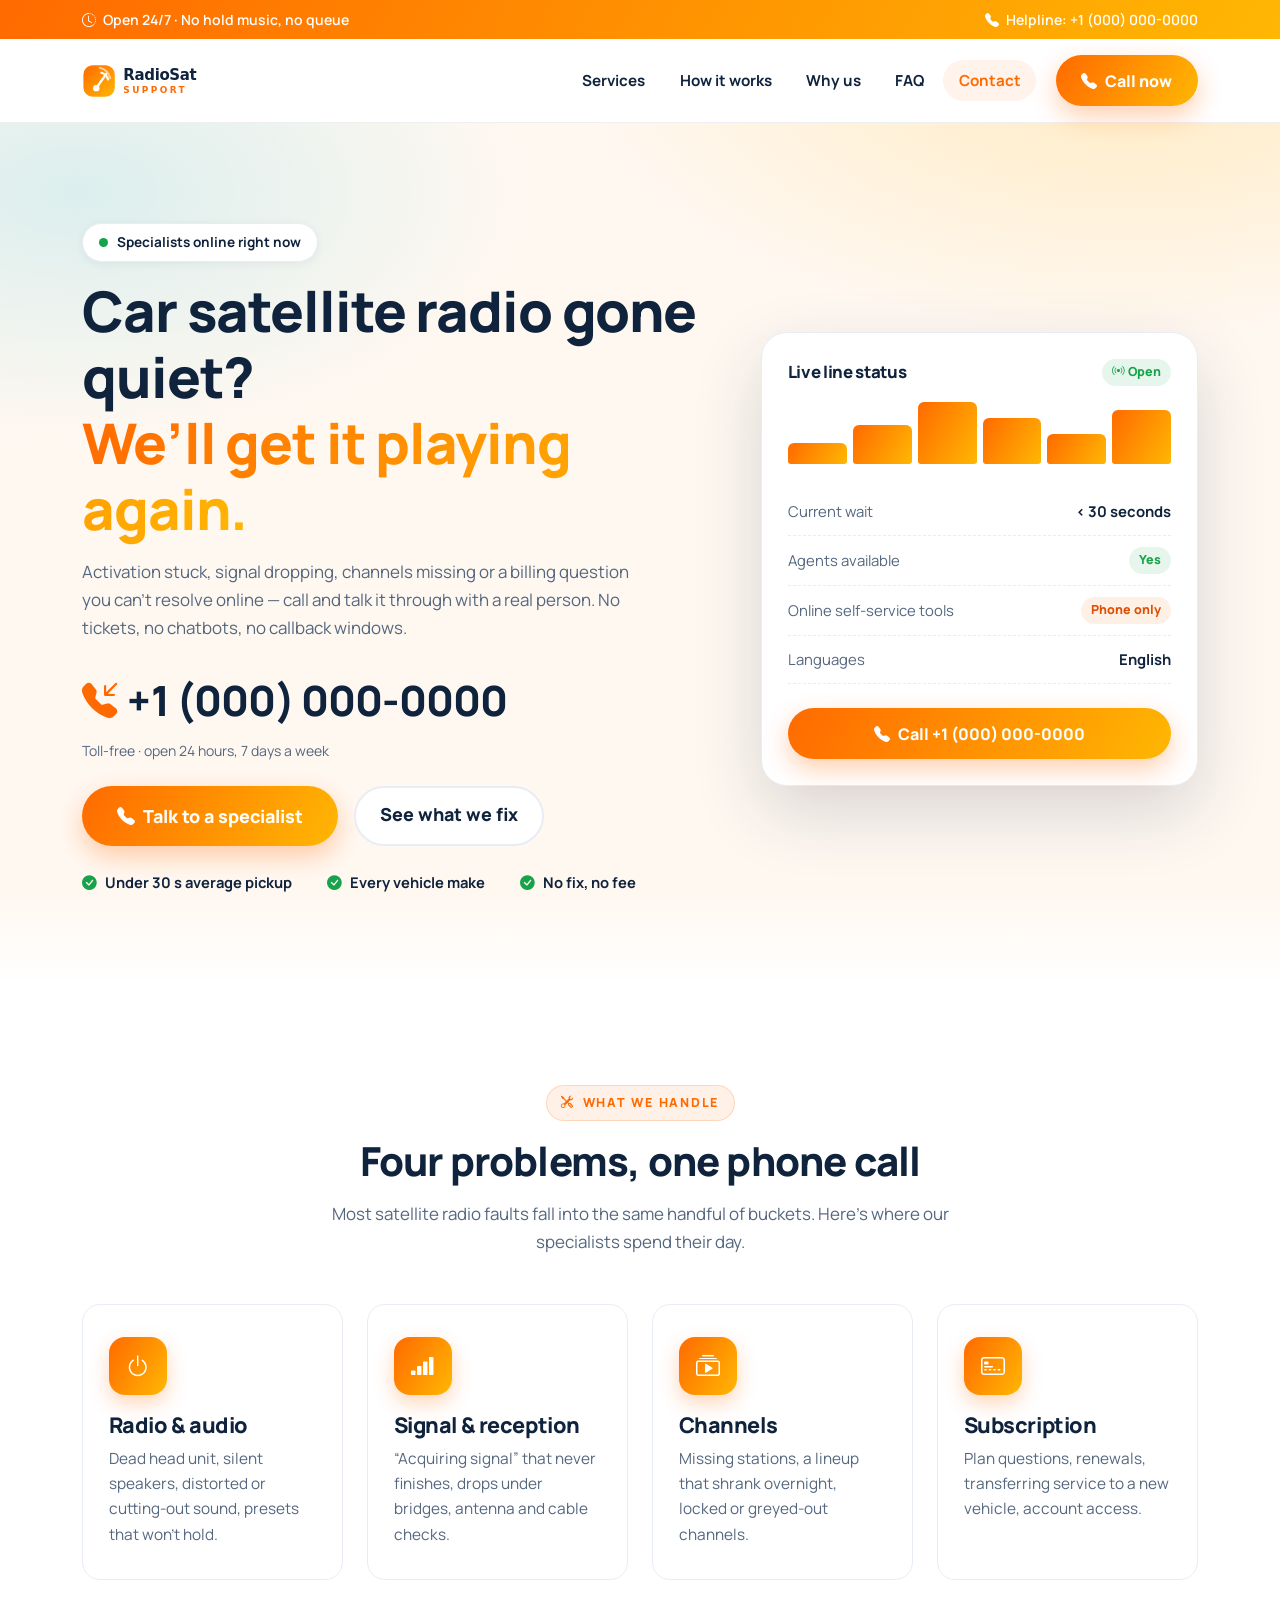
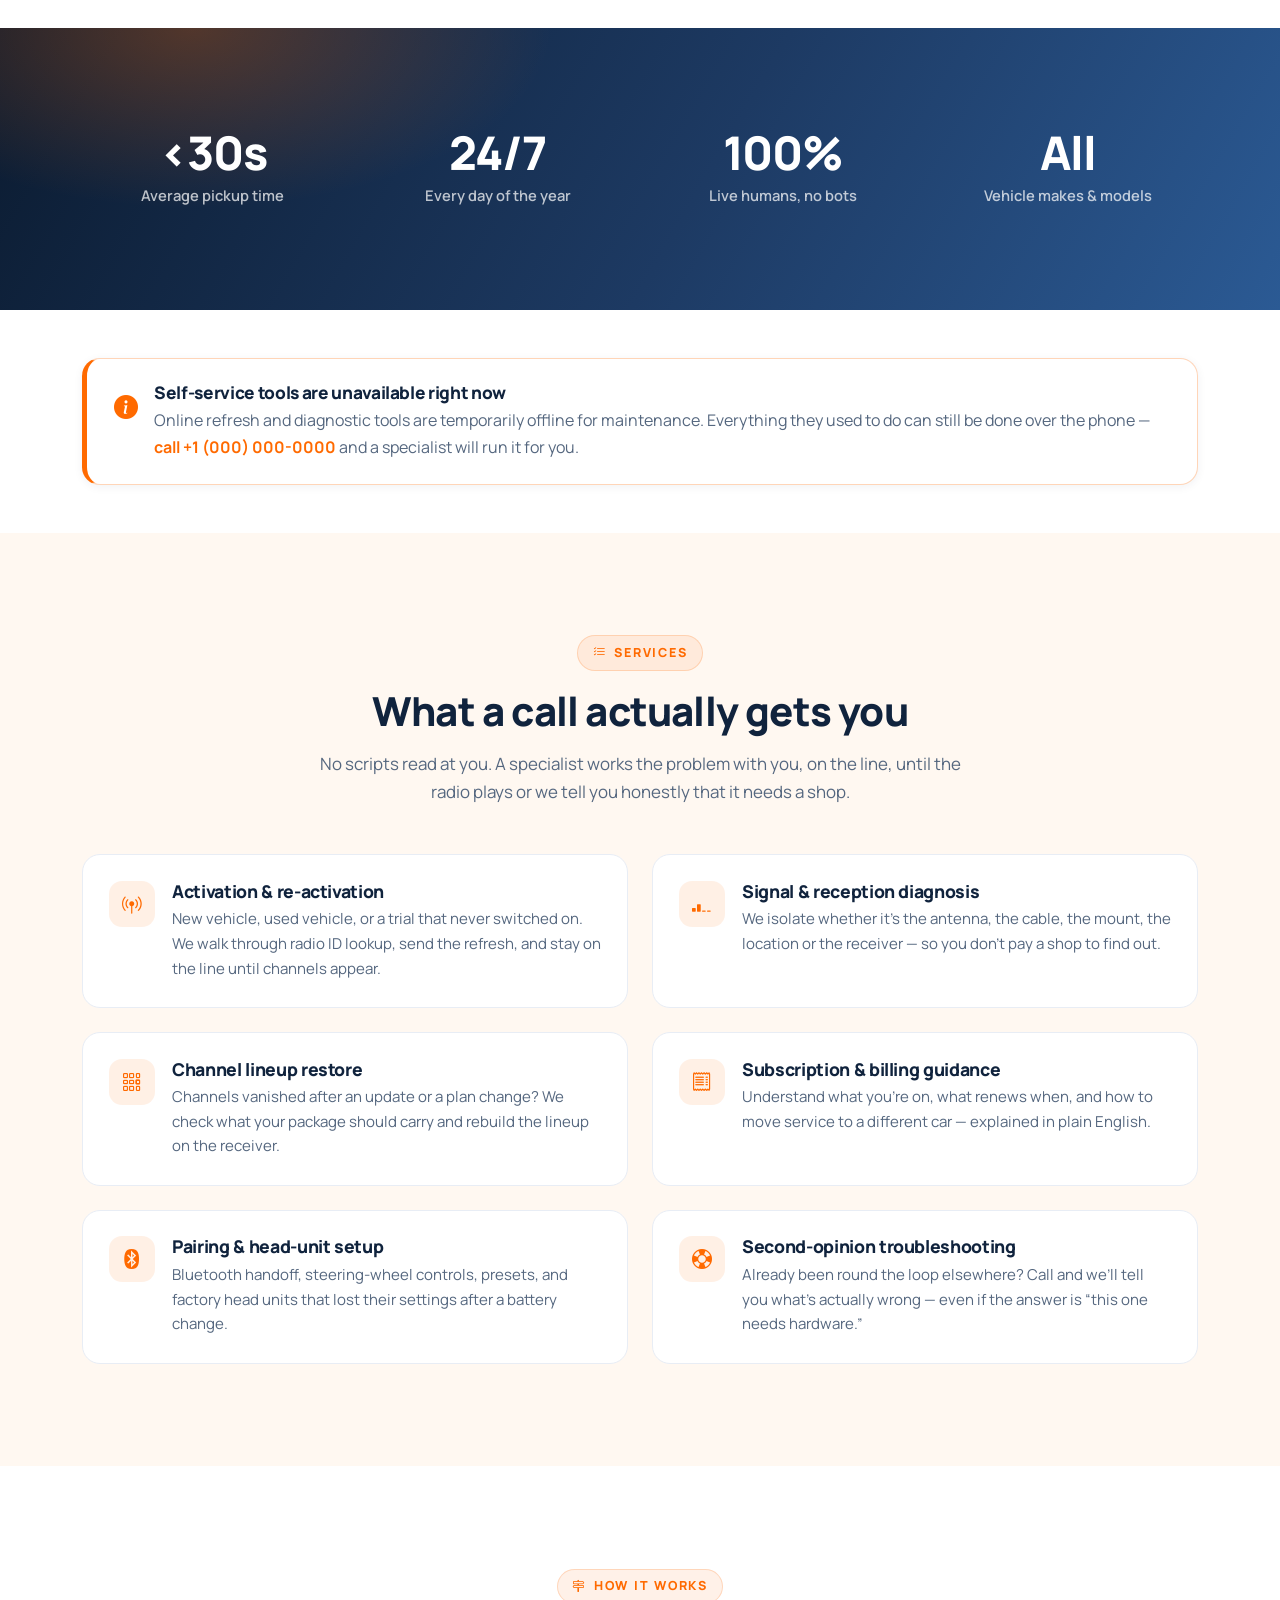
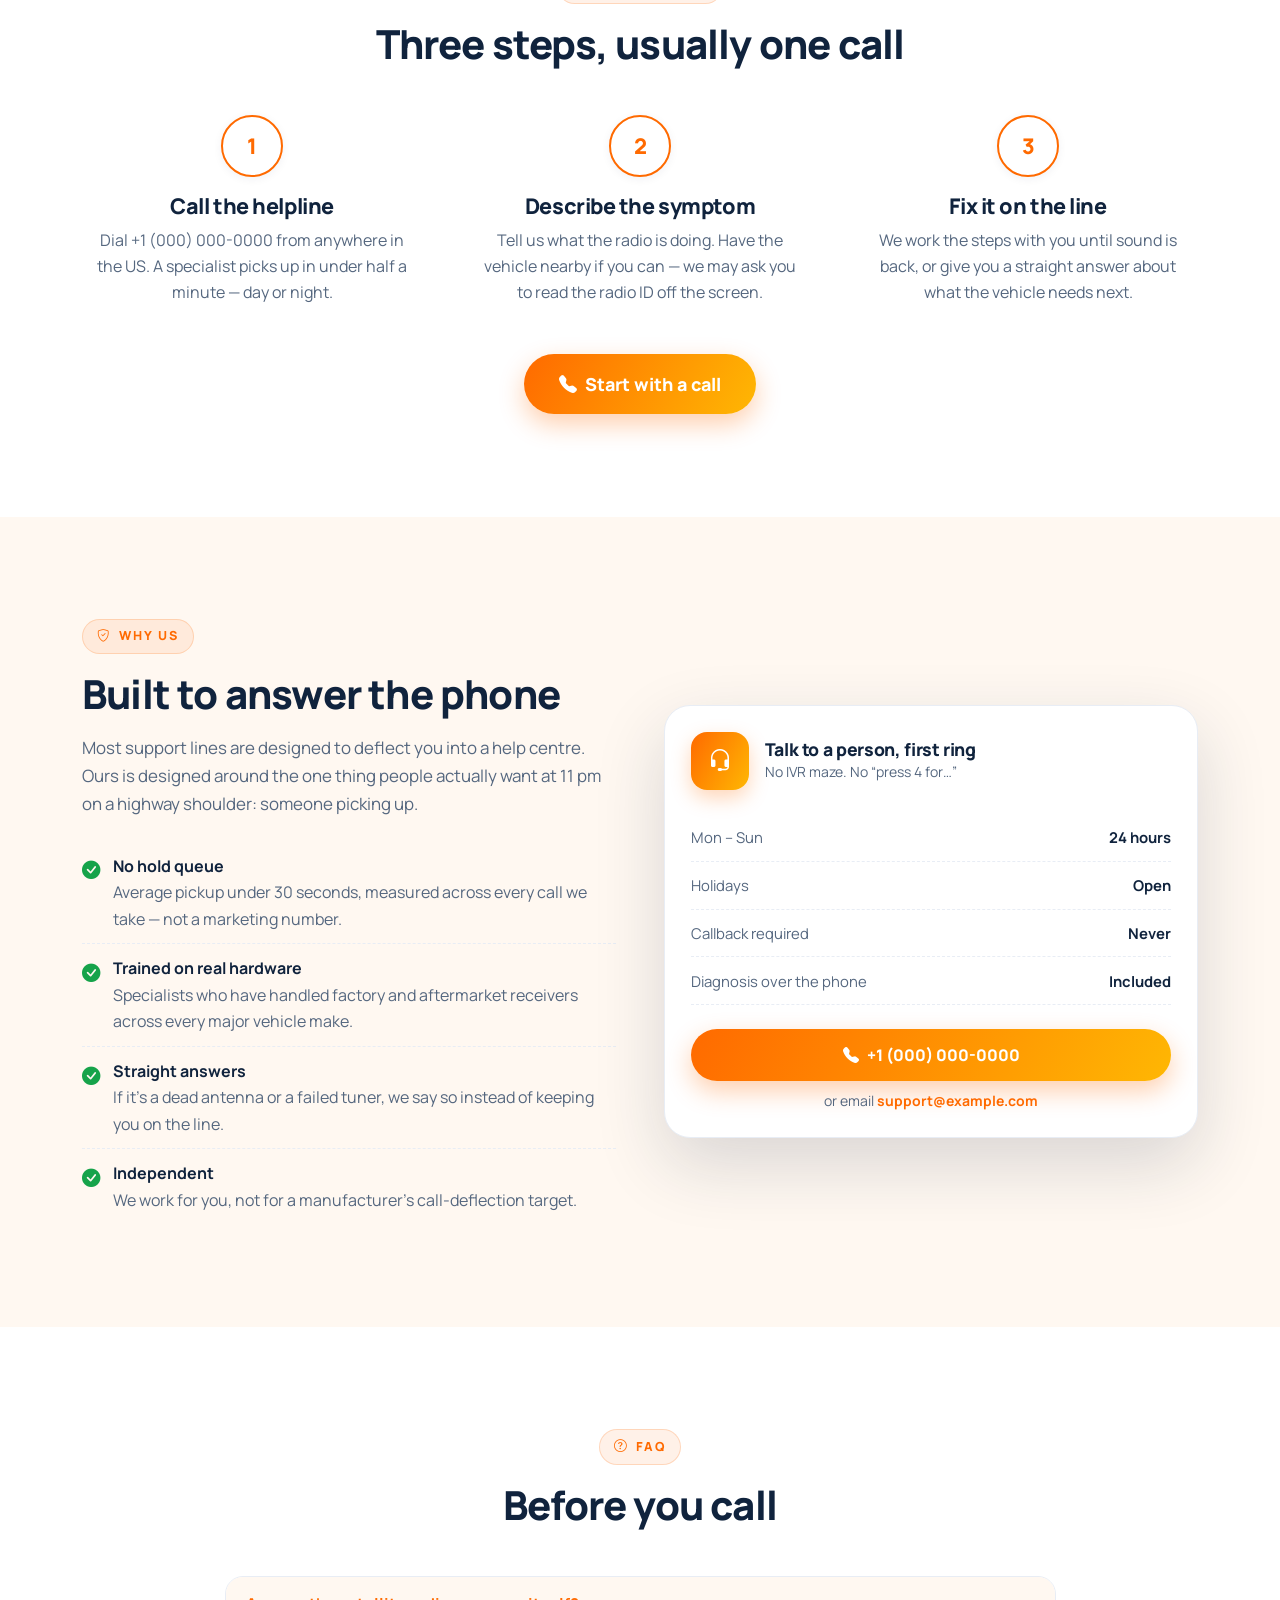
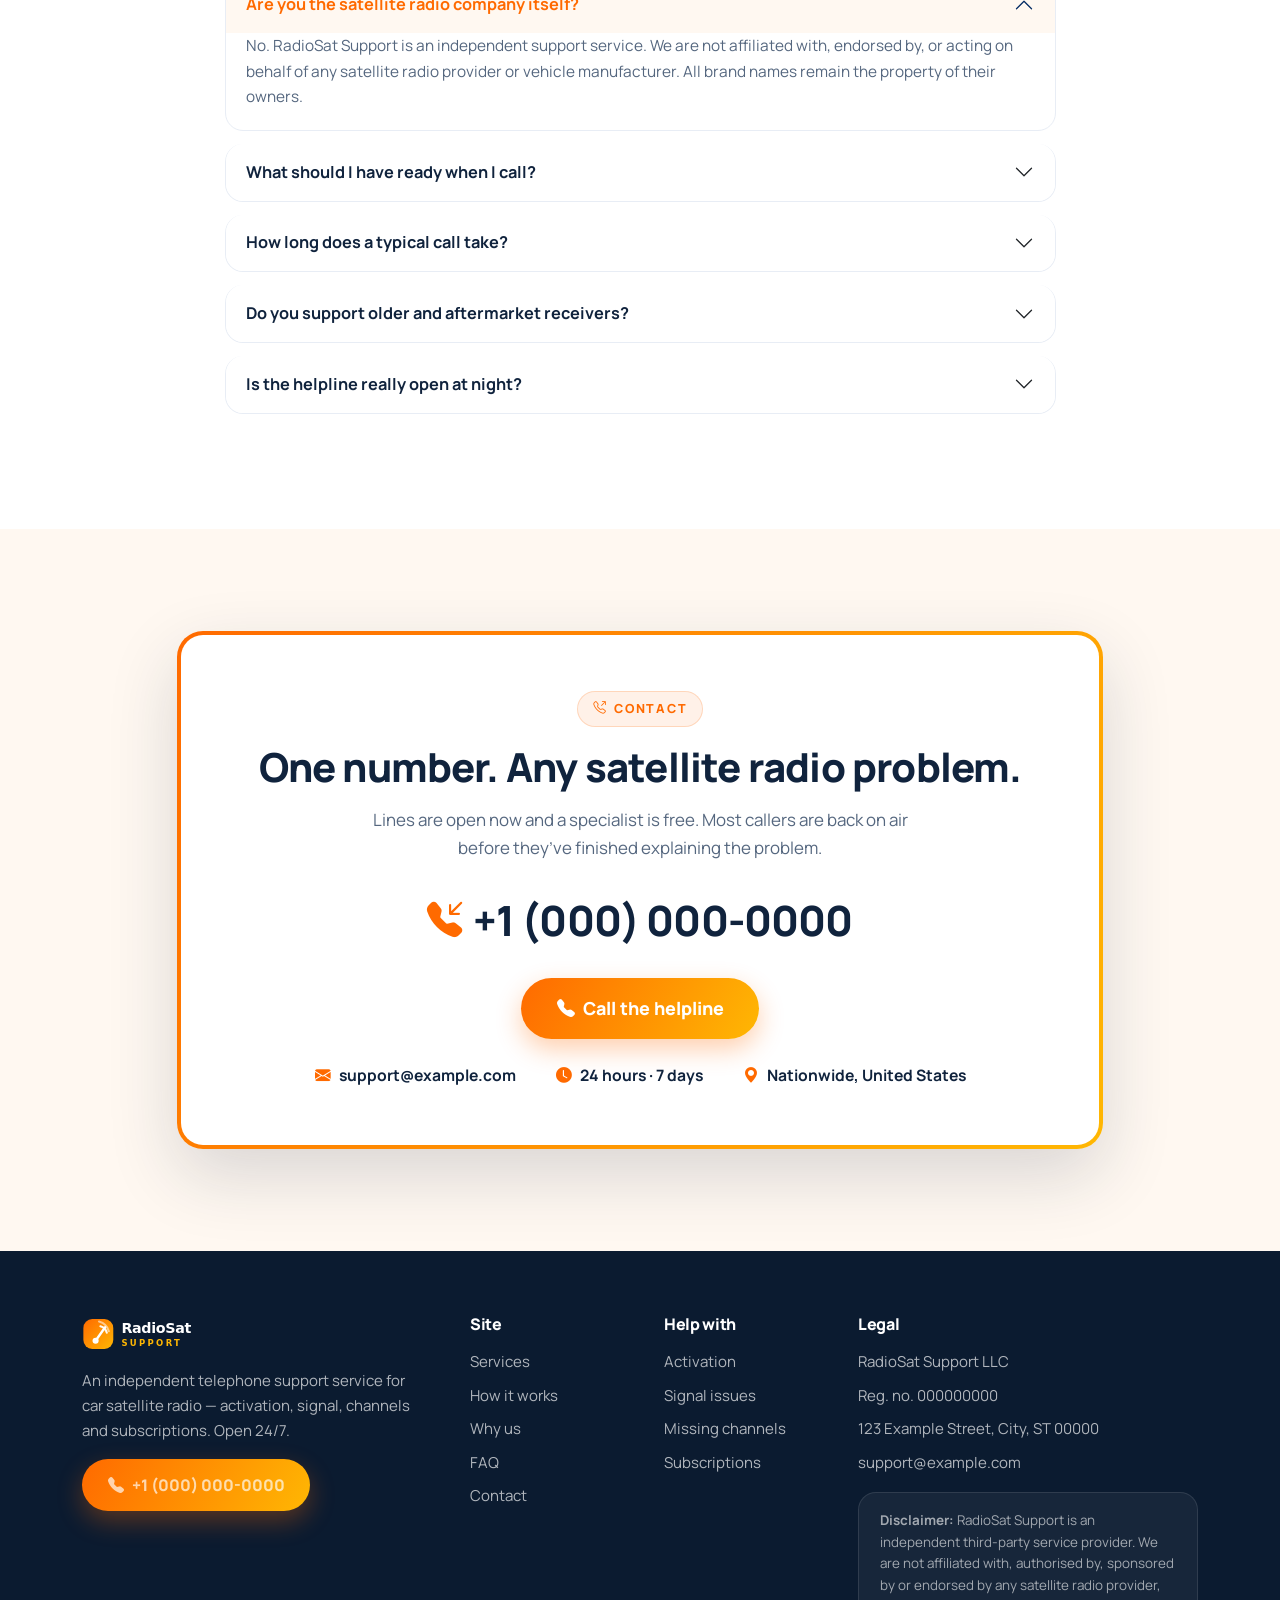
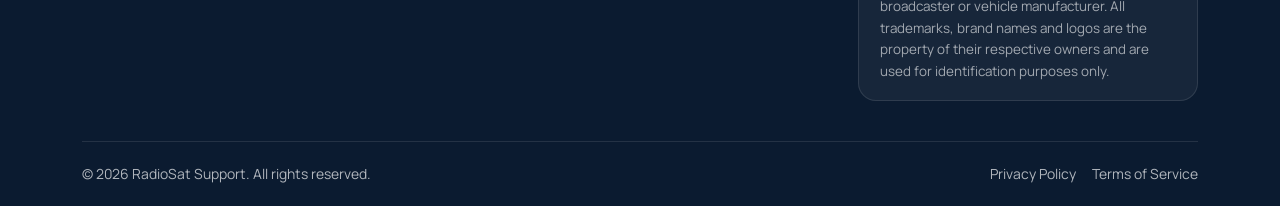
==== index.html @ 8600656e "Add RadioSat Support landing page Single-page, call-driven landing site. Plain HTML/CSS/JS with Boot" ====
<!DOCTYPE html>
<html lang="en">

<head>
  <meta charset="utf-8">
  <meta name="viewport" content="width=device-width, initial-scale=1">

  <!-- ====================================================================
       EDIT THESE 6 THINGS AND THE SITE IS YOURS
       1. Brand name ......... find/replace  RadioSat Support
       2. Phone (display) .... find/replace  +1 (000) 000-0000
       3. Phone (tel: link) .. find/replace  +10000000000
       4. Email .............. find/replace  support@example.com
       5. Domain ............. find/replace  https://example.com
       6. Legal entity ....... see the footer block near the bottom
       Brand colours live in assets/css/style.css  ->  :root
       ==================================================================== -->

  <title>RadioSat Support — 24/7 Car Satellite Radio Help Line</title>
  <meta name="description"
    content="Independent 24/7 phone support for car satellite radio. Talk to a live specialist about activation, weak signal, missing channels and subscription questions. Average pickup under 30 seconds.">
  <link rel="canonical" href="https://example.com/">

  <!-- Open Graph -->
  <meta property="og:type" content="website">
  <meta property="og:title" content="RadioSat Support — 24/7 Car Satellite Radio Help Line">
  <meta property="og:description"
    content="Live specialists on the phone 24/7 for activation, signal, channel and subscription issues.">
  <meta property="og:url" content="https://example.com/">
  <meta property="og:image" content="https://example.com/assets/img/og-cover.png">

  <link rel="icon" type="image/svg+xml" href="assets/img/favicon.svg">

  <!-- Fonts -->
  <link rel="preconnect" href="https://fonts.googleapis.com">
  <link rel="preconnect" href="https://fonts.gstatic.com" crossorigin>
  <link href="https://fonts.googleapis.com/css2?family=Manrope:wght@400;500;600;700;800&display=swap" rel="stylesheet">

  <!-- Bootstrap 5.3 + icons -->
  <link href="https://cdn.jsdelivr.net/npm/bootstrap@5.3.3/dist/css/bootstrap.min.css" rel="stylesheet">
  <link href="https://cdn.jsdelivr.net/npm/bootstrap-icons@1.11.3/font/bootstrap-icons.css" rel="stylesheet">

  <link rel="stylesheet" href="assets/css/style.css">

  <!-- Local business schema (helps Google show the phone number) -->
  <script type="application/ld+json">
  {
    "@context": "https://schema.org",
    "@type": "LocalBusiness",
    "name": "RadioSat Support",
    "url": "https://example.com/",
    "email": "support@example.com",
    "telephone": "+1 (000) 000-0000",
    "description": "Independent 24/7 telephone support service for car satellite radio activation, signal, channel and subscription issues.",
    "openingHoursSpecification": {
      "@type": "OpeningHoursSpecification",
      "dayOfWeek": ["Monday","Tuesday","Wednesday","Thursday","Friday","Saturday","Sunday"],
      "opens": "00:00",
      "closes": "23:59"
    }
  }
  </script>
</head>

<body>

  <!-- ============================================================ HEADER -->
  <div class="topbar py-2">
    <div class="container">
      <div class="d-flex flex-wrap justify-content-between align-items-center gap-2">
        <span><i class="bi bi-clock-history me-1"></i> Open 24/7 · No hold music, no queue</span>
        <a href="tel:+10000000000" data-call>
          <i class="bi bi-telephone-fill me-1"></i> Helpline: +1 (000) 000-0000
        </a>
      </div>
    </div>
  </div>

  <header class="site-header sticky-top" id="siteHeader">
    <div class="container">
      <nav class="navbar navbar-expand-lg py-3">
        <a class="navbar-brand" href="#top">
          <img src="assets/img/logo.svg" alt="RadioSat Support">
        </a>

        <button class="navbar-toggler" type="button" data-bs-toggle="collapse" data-bs-target="#mainNav"
          aria-controls="mainNav" aria-expanded="false" aria-label="Toggle navigation">
          <span class="navbar-toggler-icon"></span>
        </button>

        <div class="collapse navbar-collapse justify-content-end" id="mainNav">
          <ul class="navbar-nav align-items-lg-center gap-lg-1">
            <li class="nav-item"><a class="nav-link" href="#services">Services</a></li>
            <li class="nav-item"><a class="nav-link" href="#how">How it works</a></li>
            <li class="nav-item"><a class="nav-link" href="#why-us">Why us</a></li>
            <li class="nav-item"><a class="nav-link" href="#faq">FAQ</a></li>
            <li class="nav-item"><a class="nav-link" href="#contact">Contact</a></li>
            <li class="nav-item ms-lg-3 mt-3 mt-lg-0">
              <a class="btn btn-call w-100" href="tel:+10000000000" data-call>
                <i class="bi bi-telephone-fill me-2"></i>Call now
              </a>
            </li>
          </ul>
        </div>
      </nav>
    </div>
  </header>

  <main id="top">

    <!-- ============================================================ HERO -->
    <section class="hero">
      <div class="container">
        <div class="row align-items-center g-5">

          <div class="col-lg-7">
            <span class="live-pill mb-3">
              <span class="live-dot"></span> Specialists online right now
            </span>

            <h1 class="mb-3">
              Car satellite radio gone quiet?<br>
              <span class="grad-text">We&rsquo;ll get it playing again.</span>
            </h1>

            <p class="lead-sm mb-4" style="max-width: 560px;">
              Activation stuck, signal dropping, channels missing or a billing question you
              can&rsquo;t resolve online &mdash; call and talk it through with a real person.
              No tickets, no chatbots, no callback windows.
            </p>

            <div class="mb-4">
              <a class="hero-phone" href="tel:+10000000000" data-call>
                <i class="bi bi-telephone-inbound-fill"></i> +1 (000) 000-0000
              </a>
              <div class="small mt-1">Toll&#8209;free &middot; open 24 hours, 7 days a week</div>
            </div>

            <div class="d-flex flex-wrap gap-3 mb-4">
              <a class="btn btn-call btn-call-lg" href="tel:+10000000000" data-call>
                <i class="bi bi-telephone-fill me-2"></i>Talk to a specialist
              </a>
              <a class="btn btn-ghost btn-call-lg" href="#services">See what we fix</a>
            </div>

            <div class="d-flex flex-wrap trust-row">
              <span><i class="bi bi-check-circle-fill"></i> Under 30&nbsp;s average pickup</span>
              <span><i class="bi bi-check-circle-fill"></i> Every vehicle make</span>
              <span><i class="bi bi-check-circle-fill"></i> No fix, no fee</span>
            </div>
          </div>

          <div class="col-lg-5">
            <div class="hero-card">
              <div class="d-flex justify-content-between align-items-center mb-3">
                <h3 class="mb-0" style="font-size:1.05rem;">Live line status</h3>
                <span class="chip-ok"><i class="bi bi-broadcast me-1"></i>Open</span>
              </div>

              <div class="signal-row mb-4">
                <i></i><i></i><i></i><i></i><i></i><i></i>
              </div>

              <div class="status-line">
                <span>Current wait</span><b>&lt; 30 seconds</b>
              </div>
              <div class="status-line">
                <span>Agents available</span><span class="chip-ok">Yes</span>
              </div>
              <div class="status-line">
                <span>Online self&#8209;service tools</span><span class="chip-warn">Phone only</span>
              </div>
              <div class="status-line">
                <span>Languages</span><b>English</b>
              </div>

              <a class="btn btn-call w-100 mt-4" href="tel:+10000000000" data-call>
                <i class="bi bi-telephone-fill me-2"></i>Call +1 (000) 000-0000
              </a>
            </div>
          </div>

        </div>
      </div>
    </section>

    <!-- ==================================================== FEATURE CARDS -->
    <section class="section pb-0">
      <div class="container">
        <div class="text-center mb-5 reveal">
          <span class="eyebrow"><i class="bi bi-tools"></i> What we handle</span>
          <h2 class="mb-3">Four problems, one phone call</h2>
          <p class="lead-sm mx-auto" style="max-width:640px;">
            Most satellite radio faults fall into the same handful of buckets. Here&rsquo;s where
            our specialists spend their day.
          </p>
        </div>

        <div class="row g-4">
          <div class="col-sm-6 col-lg-3 reveal">
            <div class="feature-card">
              <div class="feature-icon"><i class="bi bi-power"></i></div>
              <h3>Radio &amp; audio</h3>
              <p>Dead head unit, silent speakers, distorted or cutting-out sound, presets that
                won&rsquo;t hold.</p>
            </div>
          </div>
          <div class="col-sm-6 col-lg-3 reveal">
            <div class="feature-card">
              <div class="feature-icon"><i class="bi bi-reception-4"></i></div>
              <h3>Signal &amp; reception</h3>
              <p>&ldquo;Acquiring signal&rdquo; that never finishes, drops under bridges, antenna and
                cable checks.</p>
            </div>
          </div>
          <div class="col-sm-6 col-lg-3 reveal">
            <div class="feature-card">
              <div class="feature-icon"><i class="bi bi-collection-play"></i></div>
              <h3>Channels</h3>
              <p>Missing stations, a lineup that shrank overnight, locked or greyed-out channels.</p>
            </div>
          </div>
          <div class="col-sm-6 col-lg-3 reveal">
            <div class="feature-card">
              <div class="feature-icon"><i class="bi bi-credit-card-2-front"></i></div>
              <h3>Subscription</h3>
              <p>Plan questions, renewals, transferring service to a new vehicle, account access.</p>
            </div>
          </div>
        </div>
      </div>
    </section>

    <!-- =========================================================== STATS -->
    <section class="stats-band section my-5">
      <div class="container">
        <div class="row text-center g-4">
          <div class="col-6 col-lg-3">
            <div class="stat-num" data-count="30" data-prefix="&lt;" data-suffix="s">&lt;30s</div>
            <div class="stat-label">Average pickup time</div>
          </div>
          <div class="col-6 col-lg-3">
            <div class="stat-num">24/7</div>
            <div class="stat-label">Every day of the year</div>
          </div>
          <div class="col-6 col-lg-3">
            <div class="stat-num" data-count="100" data-suffix="%">100%</div>
            <div class="stat-label">Live humans, no bots</div>
          </div>
          <div class="col-6 col-lg-3">
            <div class="stat-num">All</div>
            <div class="stat-label">Vehicle makes &amp; models</div>
          </div>
        </div>
      </div>
    </section>

    <!-- ========================================================== NOTICE -->
    <section class="pb-5">
      <div class="container">
        <div class="notice d-flex gap-3 align-items-start reveal">
          <i class="bi bi-info-circle-fill fs-4 mt-1"></i>
          <div>
            <h3 class="mb-1" style="font-size:1.08rem;">Self-service tools are unavailable right now</h3>
            <p class="mb-0">
              Online refresh and diagnostic tools are temporarily offline for maintenance.
              Everything they used to do can still be done over the phone &mdash;
              <a class="fw-bold text-brand" href="tel:+10000000000" data-call>call +1 (000) 000-0000</a>
              and a specialist will run it for you.
            </p>
          </div>
        </div>
      </div>
    </section>

    <!-- ======================================================== SERVICES -->
    <section class="section bg-soft" id="services">
      <div class="container">
        <div class="text-center mb-5 reveal">
          <span class="eyebrow"><i class="bi bi-list-check"></i> Services</span>
          <h2 class="mb-3">What a call actually gets you</h2>
          <p class="lead-sm mx-auto" style="max-width:660px;">
            No scripts read at you. A specialist works the problem with you, on the line,
            until the radio plays or we tell you honestly that it needs a shop.
          </p>
        </div>

        <div class="row g-4">
          <div class="col-md-6 reveal">
            <div class="service-item">
              <div class="ico"><i class="bi bi-broadcast-pin"></i></div>
              <div>
                <h3>Activation &amp; re-activation</h3>
                <p>New vehicle, used vehicle, or a trial that never switched on. We walk through
                  radio ID lookup, send the refresh, and stay on the line until channels appear.</p>
              </div>
            </div>
          </div>

          <div class="col-md-6 reveal">
            <div class="service-item">
              <div class="ico"><i class="bi bi-reception-2"></i></div>
              <div>
                <h3>Signal &amp; reception diagnosis</h3>
                <p>We isolate whether it&rsquo;s the antenna, the cable, the mount, the location or
                  the receiver &mdash; so you don&rsquo;t pay a shop to find out.</p>
              </div>
            </div>
          </div>

          <div class="col-md-6 reveal">
            <div class="service-item">
              <div class="ico"><i class="bi bi-grid-3x3-gap"></i></div>
              <div>
                <h3>Channel lineup restore</h3>
                <p>Channels vanished after an update or a plan change? We check what your package
                  should carry and rebuild the lineup on the receiver.</p>
              </div>
            </div>
          </div>

          <div class="col-md-6 reveal">
            <div class="service-item">
              <div class="ico"><i class="bi bi-receipt"></i></div>
              <div>
                <h3>Subscription &amp; billing guidance</h3>
                <p>Understand what you&rsquo;re on, what renews when, and how to move service to a
                  different car &mdash; explained in plain English.</p>
              </div>
            </div>
          </div>

          <div class="col-md-6 reveal">
            <div class="service-item">
              <div class="ico"><i class="bi bi-bluetooth"></i></div>
              <div>
                <h3>Pairing &amp; head-unit setup</h3>
                <p>Bluetooth handoff, steering-wheel controls, presets, and factory head units that
                  lost their settings after a battery change.</p>
              </div>
            </div>
          </div>

          <div class="col-md-6 reveal">
            <div class="service-item">
              <div class="ico"><i class="bi bi-life-preserver"></i></div>
              <div>
                <h3>Second-opinion troubleshooting</h3>
                <p>Already been round the loop elsewhere? Call and we&rsquo;ll tell you what&rsquo;s
                  actually wrong &mdash; even if the answer is &ldquo;this one needs hardware.&rdquo;</p>
              </div>
            </div>
          </div>
        </div>
      </div>
    </section>

    <!-- ============================================================= HOW -->
    <section class="section" id="how">
      <div class="container">
        <div class="text-center mb-5 reveal">
          <span class="eyebrow"><i class="bi bi-signpost-2"></i> How it works</span>
          <h2 class="mb-0">Three steps, usually one call</h2>
        </div>

        <div class="row g-4 g-lg-5">
          <div class="col-md-4 reveal">
            <div class="step">
              <div class="step-num">1</div>
              <h3 class="mb-2">Call the helpline</h3>
              <p class="mb-0">Dial +1 (000) 000-0000 from anywhere in the US. A specialist picks up
                in under half a minute &mdash; day or night.</p>
            </div>
          </div>
          <div class="col-md-4 reveal">
            <div class="step">
              <div class="step-num">2</div>
              <h3 class="mb-2">Describe the symptom</h3>
              <p class="mb-0">Tell us what the radio is doing. Have the vehicle nearby if you can
                &mdash; we may ask you to read the radio ID off the screen.</p>
            </div>
          </div>
          <div class="col-md-4 reveal">
            <div class="step">
              <div class="step-num">3</div>
              <h3 class="mb-2">Fix it on the line</h3>
              <p class="mb-0">We work the steps with you until sound is back, or give you a
                straight answer about what the vehicle needs next.</p>
            </div>
          </div>
        </div>

        <div class="text-center mt-5 reveal">
          <a class="btn btn-call btn-call-lg" href="tel:+10000000000" data-call>
            <i class="bi bi-telephone-fill me-2"></i>Start with a call
          </a>
        </div>
      </div>
    </section>

    <!-- ========================================================== WHY US -->
    <section class="section bg-soft" id="why-us">
      <div class="container">
        <div class="row align-items-center g-5">

          <div class="col-lg-6 reveal">
            <span class="eyebrow"><i class="bi bi-shield-check"></i> Why us</span>
            <h2 class="mb-3">Built to answer the phone</h2>
            <p class="lead-sm mb-4">
              Most support lines are designed to deflect you into a help centre.
              Ours is designed around the one thing people actually want at 11&nbsp;pm on a
              highway shoulder: someone picking up.
            </p>

            <ul class="check-list">
              <li>
                <i class="bi bi-check-circle-fill"></i>
                <span><b>No hold queue</b>Average pickup under 30 seconds, measured across every
                  call we take &mdash; not a marketing number.</span>
              </li>
              <li>
                <i class="bi bi-check-circle-fill"></i>
                <span><b>Trained on real hardware</b>Specialists who have handled factory and
                  aftermarket receivers across every major vehicle make.</span>
              </li>
              <li>
                <i class="bi bi-check-circle-fill"></i>
                <span><b>Straight answers</b>If it&rsquo;s a dead antenna or a failed tuner, we say so
                  instead of keeping you on the line.</span>
              </li>
              <li>
                <i class="bi bi-check-circle-fill"></i>
                <span><b>Independent</b>We work for you, not for a manufacturer&rsquo;s call-deflection
                  target.</span>
              </li>
            </ul>
          </div>

          <div class="col-lg-6 reveal">
            <div class="hero-card">
              <div class="d-flex align-items-center gap-3 mb-4">
                <div class="feature-icon mb-0"><i class="bi bi-headset"></i></div>
                <div>
                  <h3 class="mb-0" style="font-size:1.1rem;">Talk to a person, first ring</h3>
                  <div class="small">No IVR maze. No &ldquo;press 4 for&hellip;&rdquo;</div>
                </div>
              </div>

              <div class="status-line"><span>Mon &ndash; Sun</span><b>24 hours</b></div>
              <div class="status-line"><span>Holidays</span><b>Open</b></div>
              <div class="status-line"><span>Callback required</span><b>Never</b></div>
              <div class="status-line"><span>Diagnosis over the phone</span><b>Included</b></div>

              <a class="btn btn-call w-100 mt-4" href="tel:+10000000000" data-call>
                <i class="bi bi-telephone-fill me-2"></i>+1 (000) 000-0000
              </a>
              <div class="text-center small mt-2">or email
                <a class="text-brand fw-bold" href="mailto:support@example.com">support@example.com</a>
              </div>
            </div>
          </div>

        </div>
      </div>
    </section>

    <!-- ============================================================= FAQ -->
    <section class="section" id="faq">
      <div class="container">
        <div class="text-center mb-5 reveal">
          <span class="eyebrow"><i class="bi bi-question-circle"></i> FAQ</span>
          <h2 class="mb-0">Before you call</h2>
        </div>

        <div class="row justify-content-center">
          <div class="col-lg-9">
            <div class="accordion" id="faqAccordion">

              <div class="accordion-item">
                <h3 class="accordion-header">
                  <button class="accordion-button" type="button" data-bs-toggle="collapse"
                    data-bs-target="#faq1" aria-expanded="true">
                    Are you the satellite radio company itself?
                  </button>
                </h3>
                <div id="faq1" class="accordion-collapse collapse show" data-bs-parent="#faqAccordion">
                  <div class="accordion-body">
                    No. RadioSat Support is an independent support service. We are not affiliated
                    with, endorsed by, or acting on behalf of any satellite radio provider or
                    vehicle manufacturer. All brand names remain the property of their owners.
                  </div>
                </div>
              </div>

              <div class="accordion-item">
                <h3 class="accordion-header">
                  <button class="accordion-button collapsed" type="button" data-bs-toggle="collapse"
                    data-bs-target="#faq2">
                    What should I have ready when I call?
                  </button>
                </h3>
                <div id="faq2" class="accordion-collapse collapse" data-bs-parent="#faqAccordion">
                  <div class="accordion-body">
                    Ideally: the vehicle year/make/model, and the radio ID from the receiver screen
                    if you can get to it. If you&rsquo;re not near the car, call anyway &mdash; we can
                    usually narrow the problem down first.
                  </div>
                </div>
              </div>

              <div class="accordion-item">
                <h3 class="accordion-header">
                  <button class="accordion-button collapsed" type="button" data-bs-toggle="collapse"
                    data-bs-target="#faq3">
                    How long does a typical call take?
                  </button>
                </h3>
                <div id="faq3" class="accordion-collapse collapse" data-bs-parent="#faqAccordion">
                  <div class="accordion-body">
                    Most activation and channel issues resolve in 5&ndash;15 minutes. Signal and
                    antenna faults take longer because we work through the hardware chain with you
                    step by step.
                  </div>
                </div>
              </div>

              <div class="accordion-item">
                <h3 class="accordion-header">
                  <button class="accordion-button collapsed" type="button" data-bs-toggle="collapse"
                    data-bs-target="#faq4">
                    Do you support older and aftermarket receivers?
                  </button>
                </h3>
                <div id="faq4" class="accordion-collapse collapse" data-bs-parent="#faqAccordion">
                  <div class="accordion-body">
                    Yes &mdash; factory-fitted head units, dock-and-play receivers and aftermarket
                    installs across all major vehicle makes.
                  </div>
                </div>
              </div>

              <div class="accordion-item">
                <h3 class="accordion-header">
                  <button class="accordion-button collapsed" type="button" data-bs-toggle="collapse"
                    data-bs-target="#faq5">
                    Is the helpline really open at night?
                  </button>
                </h3>
                <div id="faq5" class="accordion-collapse collapse" data-bs-parent="#faqAccordion">
                  <div class="accordion-body">
                    Yes. The line is staffed 24 hours a day, every day including holidays. Night
                    calls usually connect fastest.
                  </div>
                </div>
              </div>

            </div>
          </div>
        </div>
      </div>
    </section>

    <!-- ========================================================= CONTACT -->
    <section class="section bg-soft" id="contact">
      <div class="container">
        <div class="row justify-content-center">
          <div class="col-lg-10">
            <div class="contact-frame reveal">
              <div class="contact-inner">
                <span class="eyebrow"><i class="bi bi-telephone-outbound"></i> Contact</span>
                <h2 class="mb-3">One number. Any satellite radio problem.</h2>
                <p class="lead-sm mx-auto mb-4" style="max-width:560px;">
                  Lines are open now and a specialist is free. Most callers are back on air before
                  they&rsquo;ve finished explaining the problem.
                </p>

                <a class="hero-phone mb-4" href="tel:+10000000000" data-call>
                  <i class="bi bi-telephone-inbound-fill"></i> +1 (000) 000-0000
                </a>

                <div class="d-flex justify-content-center mb-4">
                  <a class="btn btn-call btn-call-lg" href="tel:+10000000000" data-call>
                    <i class="bi bi-telephone-fill me-2"></i>Call the helpline
                  </a>
                </div>

                <div class="contact-meta">
                  <a href="mailto:support@example.com"><i class="bi bi-envelope-fill"></i>
                    support@example.com</a>
                  <span><i class="bi bi-clock-fill"></i> 24 hours &middot; 7 days</span>
                  <span><i class="bi bi-geo-alt-fill"></i> Nationwide, United States</span>
                </div>
              </div>
            </div>
          </div>
        </div>
      </div>
    </section>

  </main>

  <!-- ============================================================ FOOTER -->
  <footer class="site-footer">
    <div class="container">
      <div class="row g-4 g-lg-5">

        <div class="col-lg-4">
          <img src="assets/img/logo-light.svg" alt="RadioSat Support" class="mb-3">
          <p class="mb-3" style="font-size:.94rem;">
            An independent telephone support service for car satellite radio &mdash; activation,
            signal, channels and subscriptions. Open 24/7.
          </p>
          <a class="btn btn-call" href="tel:+10000000000" data-call>
            <i class="bi bi-telephone-fill me-2"></i>+1 (000) 000-0000
          </a>
        </div>

        <div class="col-6 col-lg-2">
          <h5>Site</h5>
          <ul class="footer-list">
            <li><a href="#services">Services</a></li>
            <li><a href="#how">How it works</a></li>
            <li><a href="#why-us">Why us</a></li>
            <li><a href="#faq">FAQ</a></li>
            <li><a href="#contact">Contact</a></li>
          </ul>
        </div>

        <div class="col-6 col-lg-2">
          <h5>Help with</h5>
          <ul class="footer-list">
            <li><a href="#services">Activation</a></li>
            <li><a href="#services">Signal issues</a></li>
            <li><a href="#services">Missing channels</a></li>
            <li><a href="#services">Subscriptions</a></li>
          </ul>
        </div>

        <div class="col-lg-4">
          <h5>Legal</h5>
          <!-- ==== EDIT: your real registered entity details ==== -->
          <ul class="footer-list mb-3">
            <li>RadioSat Support LLC</li>
            <li>Reg. no. 000000000</li>
            <li>123 Example Street, City, ST 00000</li>
            <li><a href="mailto:support@example.com">support@example.com</a></li>
          </ul>
          <div class="disclaimer">
            <strong>Disclaimer:</strong> RadioSat Support is an independent third-party service
            provider. We are not affiliated with, authorised by, sponsored by or endorsed by any
            satellite radio provider, broadcaster or vehicle manufacturer. All trademarks, brand
            names and logos are the property of their respective owners and are used for
            identification purposes only.
          </div>
        </div>

      </div>

      <div class="footer-bottom">
        <div class="d-flex flex-wrap justify-content-between gap-2">
          <span>&copy; <span id="year">2026</span> RadioSat Support. All rights reserved.</span>
          <span class="d-flex gap-3">
            <a href="privacy.html">Privacy Policy</a>
            <a href="terms.html">Terms of Service</a>
          </span>
        </div>
      </div>
    </div>
  </footer>

  <!-- ================================================= MOBILE CALL BAR -->
  <div class="call-bar">
    <a href="tel:+10000000000" data-call>
      <i class="bi bi-telephone-fill"></i> Call +1 (000) 000-0000
    </a>
  </div>

  <script src="https://cdn.jsdelivr.net/npm/bootstrap@5.3.3/dist/js/bootstrap.bundle.min.js"></script>
  <script src="assets/js/main.js"></script>
</body>

</html>
---- assets/css/style.css ----
/* ==========================================================================
   RadioSat Support — main stylesheet
   Brand colours live in :root. Change them here and the whole site follows.
   ========================================================================== */

:root {
  /* --- BRAND PALETTE (edit these) --- */
  --brand:        #ff6a00;   /* primary orange  */
  --brand-2:      #ffb703;   /* amber accent    */
  --brand-deep:   #e04e00;   /* pressed / hover */
  --accent:       #00b5d8;   /* cyan highlight  */
  --ink:          #10233d;   /* headings        */
  --ink-soft:     #55677f;   /* body text       */
  --paper:        #ffffff;
  --paper-soft:   #fff8f1;   /* warm section bg */
  --line:         #e8edf5;
  --ok:           #16a34a;

  --grad:      linear-gradient(120deg, var(--brand) 0%, var(--brand-2) 100%);
  --grad-deep: linear-gradient(120deg, #0b1b30 0%, #1d3a63 55%, #2b5a94 100%);

  --radius:     18px;
  --radius-lg:  26px;
  --shadow-sm:  0 2px 10px rgba(16, 35, 61, .06);
  --shadow:     0 14px 40px rgba(16, 35, 61, .10);
  --shadow-lg:  0 26px 70px rgba(16, 35, 61, .16);
  --ring:       0 0 0 4px rgba(255, 106, 0, .18);
}

/* --------------------------------------------------------------- base --- */
* { -webkit-tap-highlight-color: transparent; }

html { scroll-behavior: smooth; scroll-padding-top: 110px; }

body {
  font-family: Manrope, system-ui, -apple-system, "Segoe UI", Roboto, sans-serif;
  color: var(--ink-soft);
  background: var(--paper);
  font-size: 1rem;
  line-height: 1.65;
  overflow-x: hidden;
}

h1, h2, h3, h4, h5 {
  color: var(--ink);
  font-weight: 800;
  letter-spacing: -.02em;
  line-height: 1.18;
}

h1 { font-size: clamp(2.1rem, 5vw, 3.5rem); }
h2 { font-size: clamp(1.7rem, 3.6vw, 2.5rem); }
h3 { font-size: clamp(1.15rem, 2vw, 1.35rem); }

a { text-decoration: none; transition: color .2s ease; }

.lead-sm { font-size: 1.06rem; }

/* utility */
.text-brand   { color: var(--brand) !important; }
.bg-soft      { background: var(--paper-soft); }
.grad-bg      { background: var(--grad); }
.grad-text {
  background: var(--grad);
  -webkit-background-clip: text;
  background-clip: text;
  color: transparent;
}
.section { padding: clamp(64px, 8vw, 108px) 0; }

/* ------------------------------------------------------------ eyebrow --- */
.eyebrow {
  display: inline-flex;
  align-items: center;
  gap: .5rem;
  font-size: .78rem;
  font-weight: 800;
  letter-spacing: .14em;
  text-transform: uppercase;
  color: var(--brand);
  background: rgba(255, 106, 0, .09);
  border: 1px solid rgba(255, 106, 0, .2);
  padding: .4rem .9rem;
  border-radius: 999px;
  margin-bottom: 1rem;
}

/* ------------------------------------------------------------- header --- */
.topbar {
  background: var(--grad);
  color: #fff;
  font-size: .875rem;
  font-weight: 600;
}
.topbar a { color: #fff; }
.topbar a:hover { color: #fff; text-decoration: underline; }

.site-header {
  background: rgba(255, 255, 255, .88);
  backdrop-filter: saturate(180%) blur(14px);
  -webkit-backdrop-filter: saturate(180%) blur(14px);
  border-bottom: 1px solid rgba(16, 35, 61, .07);
  transition: box-shadow .25s ease, background .25s ease;
}
.site-header.is-stuck {
  box-shadow: var(--shadow-sm);
  background: rgba(255, 255, 255, .96);
}

.navbar-brand img { height: 40px; width: auto; display: block; }

.navbar .nav-link {
  color: var(--ink);
  font-weight: 700;
  font-size: .95rem;
  padding: .5rem .95rem !important;
  border-radius: 999px;
}
.navbar .nav-link:hover,
.navbar .nav-link.active {
  color: var(--brand);
  background: rgba(255, 106, 0, .08);
}

.navbar-toggler { border: 1px solid var(--line); padding: .35rem .55rem; }
.navbar-toggler:focus { box-shadow: var(--ring); }

/* ------------------------------------------------------------ buttons --- */
.btn {
  font-weight: 800;
  border-radius: 999px;
  transition: transform .18s ease, box-shadow .18s ease, background .18s ease;
}
.btn:focus-visible { box-shadow: var(--ring); }

.btn-call {
  background: var(--grad);
  color: #fff;
  padding: .85rem 1.6rem;
  box-shadow: 0 10px 26px rgba(255, 106, 0, .32);
  border: 0;
}
.btn-call:hover {
  color: #fff;
  transform: translateY(-2px);
  box-shadow: 0 16px 34px rgba(255, 106, 0, .4);
}

.btn-call-lg { padding: 1.05rem 2.2rem; font-size: 1.12rem; }

.btn-ghost {
  border: 2px solid var(--line);
  color: var(--ink);
  background: #fff;
  padding: .8rem 1.5rem;
}
.btn-ghost:hover { border-color: var(--brand); color: var(--brand); transform: translateY(-2px); }

.btn-white { background: #fff; color: var(--brand); padding: .95rem 2rem; }
.btn-white:hover { background: #fff; color: var(--brand-deep); transform: translateY(-2px); }

/* --------------------------------------------------------------- hero --- */
.hero {
  position: relative;
  padding: clamp(56px, 8vw, 100px) 0 clamp(48px, 7vw, 88px);
  background:
    radial-gradient(900px 460px at 88% -8%, rgba(255, 183, 3, .20), transparent 62%),
    radial-gradient(760px 420px at 6% 8%, rgba(0, 181, 216, .14), transparent 60%),
    var(--paper-soft);
  overflow: hidden;
}
.hero::after {
  content: "";
  position: absolute;
  inset: auto 0 -1px 0;
  height: 90px;
  background: linear-gradient(180deg, transparent, var(--paper));
  pointer-events: none;
}

.live-pill {
  display: inline-flex;
  align-items: center;
  gap: .55rem;
  background: #fff;
  border: 1px solid var(--line);
  color: var(--ink);
  font-weight: 700;
  font-size: .85rem;
  padding: .45rem 1rem;
  border-radius: 999px;
  box-shadow: var(--shadow-sm);
}
.live-dot {
  width: 9px;
  height: 9px;
  border-radius: 50%;
  background: var(--ok);
  box-shadow: 0 0 0 0 rgba(22, 163, 74, .55);
  animation: pulse 1.9s infinite;
}
@keyframes pulse {
  70%  { box-shadow: 0 0 0 11px rgba(22, 163, 74, 0); }
  100% { box-shadow: 0 0 0 0 rgba(22, 163, 74, 0); }
}

.hero-phone {
  display: inline-flex;
  align-items: center;
  gap: .7rem;
  font-size: clamp(1.7rem, 4.2vw, 2.6rem);
  font-weight: 800;
  letter-spacing: -.02em;
  color: var(--ink);
}
.hero-phone:hover { color: var(--brand); }
.hero-phone i { color: var(--brand); font-size: .85em; }

.trust-row { gap: 1.5rem 2.2rem; }
.trust-row span {
  display: inline-flex;
  align-items: center;
  gap: .5rem;
  font-weight: 700;
  color: var(--ink);
  font-size: .92rem;
}
.trust-row i { color: var(--ok); }

/* hero visual card */
.hero-card {
  background: #fff;
  border: 1px solid var(--line);
  border-radius: var(--radius-lg);
  box-shadow: var(--shadow-lg);
  padding: 1.6rem;
}
.signal-row { display: flex; align-items: flex-end; gap: 6px; height: 62px; }
.signal-row i {
  flex: 1;
  border-radius: 6px 6px 3px 3px;
  background: var(--grad);
  transform-origin: bottom;
  animation: eq 1.4s ease-in-out infinite;
}
.signal-row i:nth-child(1) { height: 34%;  animation-delay: 0s;   }
.signal-row i:nth-child(2) { height: 62%;  animation-delay: .15s; }
.signal-row i:nth-child(3) { height: 100%; animation-delay: .3s;  }
.signal-row i:nth-child(4) { height: 74%;  animation-delay: .45s; }
.signal-row i:nth-child(5) { height: 48%;  animation-delay: .6s;  }
.signal-row i:nth-child(6) { height: 86%;  animation-delay: .75s; }
@keyframes eq {
  0%, 100% { transform: scaleY(.55); }
  50%      { transform: scaleY(1); }
}

.status-line {
  display: flex;
  justify-content: space-between;
  align-items: center;
  padding: .7rem 0;
  border-bottom: 1px dashed var(--line);
  font-size: .93rem;
}
.status-line:last-child { border-bottom: 0; }
.status-line b { color: var(--ink); font-weight: 700; }
.chip-ok {
  background: rgba(22, 163, 74, .1);
  color: var(--ok);
  font-weight: 800;
  font-size: .78rem;
  padding: .2rem .65rem;
  border-radius: 999px;
}
.chip-warn {
  background: rgba(255, 106, 0, .1);
  color: var(--brand-deep);
  font-weight: 800;
  font-size: .78rem;
  padding: .2rem .65rem;
  border-radius: 999px;
}

/* --------------------------------------------------------------- cards --- */
.feature-card {
  background: #fff;
  border: 1px solid var(--line);
  border-radius: var(--radius);
  padding: 2rem 1.6rem;
  height: 100%;
  transition: transform .25s ease, box-shadow .25s ease, border-color .25s ease;
}
.feature-card:hover {
  transform: translateY(-6px);
  box-shadow: var(--shadow);
  border-color: transparent;
}

.feature-icon {
  width: 58px;
  height: 58px;
  display: grid;
  place-items: center;
  border-radius: 16px;
  background: var(--grad);
  color: #fff;
  font-size: 1.5rem;
  margin-bottom: 1.1rem;
  box-shadow: 0 8px 20px rgba(255, 106, 0, .28);
}
.feature-card h3 { margin-bottom: .5rem; }
.feature-card p  { margin-bottom: 0; font-size: .96rem; }

/* --------------------------------------------------------------- stats --- */
.stats-band {
  background: var(--grad-deep);
  color: #fff;
  position: relative;
  overflow: hidden;
}
.stats-band::before {
  content: "";
  position: absolute;
  inset: 0;
  background: radial-gradient(600px 300px at 15% 0%, rgba(255, 106, 0, .28), transparent 60%);
}
.stats-band > * { position: relative; }
.stat-num {
  font-size: clamp(1.9rem, 4vw, 2.9rem);
  font-weight: 800;
  line-height: 1;
  color: #fff;
  letter-spacing: -.03em;
}
.stat-label {
  color: rgba(255, 255, 255, .72);
  font-size: .92rem;
  font-weight: 600;
  margin-top: .4rem;
}

/* --------------------------------------------------------------- alert --- */
.notice {
  background: #fff;
  border: 1px solid rgba(255, 106, 0, .28);
  border-left: 5px solid var(--brand);
  border-radius: var(--radius);
  padding: 1.5rem 1.7rem;
  box-shadow: var(--shadow-sm);
}
.notice i { color: var(--brand); }

/* ------------------------------------------------------------- service --- */
.service-item {
  display: flex;
  gap: 1.1rem;
  padding: 1.6rem;
  border-radius: var(--radius);
  border: 1px solid var(--line);
  background: #fff;
  height: 100%;
  transition: box-shadow .25s ease, transform .25s ease;
}
.service-item:hover { box-shadow: var(--shadow); transform: translateY(-4px); }
.service-item .ico {
  flex: 0 0 46px;
  height: 46px;
  display: grid;
  place-items: center;
  border-radius: 13px;
  background: rgba(255, 106, 0, .1);
  color: var(--brand);
  font-size: 1.25rem;
}
.service-item h3 { font-size: 1.1rem; margin-bottom: .35rem; }
.service-item p  { font-size: .94rem; margin-bottom: 0; }

/* --------------------------------------------------------------- steps --- */
.step { text-align: center; position: relative; padding: 0 .5rem; }
.step-num {
  width: 62px;
  height: 62px;
  margin: 0 auto 1rem;
  display: grid;
  place-items: center;
  border-radius: 50%;
  background: #fff;
  border: 2px solid var(--brand);
  color: var(--brand);
  font-weight: 800;
  font-size: 1.35rem;
  box-shadow: var(--shadow-sm);
}

/* -------------------------------------------------------------- why-us --- */
.check-list { list-style: none; padding: 0; margin: 0; }
.check-list li {
  display: flex;
  gap: .8rem;
  align-items: flex-start;
  padding: .7rem 0;
  border-bottom: 1px dashed var(--line);
}
.check-list li:last-child { border-bottom: 0; }
.check-list i { color: var(--ok); font-size: 1.15rem; margin-top: .15rem; flex: 0 0 auto; }
.check-list b { color: var(--ink); display: block; }

/* ----------------------------------------------------------------- faq --- */
.accordion-item {
  border: 1px solid var(--line);
  border-radius: var(--radius) !important;
  margin-bottom: .8rem;
  overflow: hidden;
}
.accordion-button {
  font-weight: 700;
  color: var(--ink);
  background: #fff;
  padding: 1.15rem 1.3rem;
  font-size: 1.02rem;
}
.accordion-button:not(.collapsed) {
  color: var(--brand);
  background: var(--paper-soft);
  box-shadow: none;
}
.accordion-button:focus { box-shadow: none; border-color: var(--line); }
.accordion-body { color: var(--ink-soft); padding: 0 1.3rem 1.3rem; font-size: .96rem; }

/* ------------------------------------------------------------- contact --- */
.contact-frame {
  background: var(--grad);
  padding: 4px;
  border-radius: var(--radius-lg);
  box-shadow: var(--shadow-lg);
}
.contact-inner {
  background: #fff;
  border-radius: calc(var(--radius-lg) - 4px);
  padding: clamp(2rem, 5vw, 3.5rem);
  text-align: center;
}

.contact-meta {
  display: flex;
  flex-wrap: wrap;
  justify-content: center;
  gap: 1rem 2.5rem;
}
.contact-meta a,
.contact-meta span {
  color: var(--ink);
  font-weight: 700;
  font-size: .98rem;
  display: inline-flex;
  align-items: center;
  gap: .5rem;
}
.contact-meta a:hover { color: var(--brand); }
.contact-meta i { color: var(--brand); }

/* -------------------------------------------------------------- footer --- */
.site-footer { background: #0b1b30; color: rgba(255, 255, 255, .68); padding: 4rem 0 0; }
.site-footer h5 { color: #fff; font-size: 1rem; margin-bottom: 1rem; font-weight: 800; }
.site-footer a { color: rgba(255, 255, 255, .68); }
.site-footer a:hover { color: var(--brand-2); }
.site-footer img { height: 38px; }
.footer-list { list-style: none; padding: 0; margin: 0; }
.footer-list li { margin-bottom: .55rem; font-size: .94rem; }

.disclaimer {
  background: rgba(255, 255, 255, .05);
  border: 1px solid rgba(255, 255, 255, .1);
  border-radius: var(--radius);
  padding: 1.1rem 1.3rem;
  font-size: .84rem;
  line-height: 1.6;
  color: rgba(255, 255, 255, .6);
}
.footer-bottom {
  border-top: 1px solid rgba(255, 255, 255, .1);
  margin-top: 2.5rem;
  padding: 1.3rem 0;
  font-size: .87rem;
}

/* ------------------------------------------------------- sticky mobile --- */
.call-bar {
  position: fixed;
  left: 0;
  right: 0;
  bottom: 0;
  z-index: 1040;
  background: var(--grad);
  padding: .7rem 1rem;
  box-shadow: 0 -6px 24px rgba(16, 35, 61, .2);
  display: none;
}
.call-bar a {
  color: #fff;
  font-weight: 800;
  display: flex;
  align-items: center;
  justify-content: center;
  gap: .6rem;
  font-size: 1.05rem;
}

@media (max-width: 991.98px) {
  .navbar-collapse {
    background: #fff;
    border: 1px solid var(--line);
    border-radius: var(--radius);
    padding: 1rem;
    margin-top: .8rem;
    box-shadow: var(--shadow);
  }
  .call-bar { display: block; }
  body { padding-bottom: 62px; }
}

/* ----------------------------------------------------- reveal on scroll --- */
.reveal {
  opacity: 0;
  transform: translateY(22px);
  transition: opacity .6s ease, transform .6s ease;
}
.reveal.in { opacity: 1; transform: none; }

@media (prefers-reduced-motion: reduce) {
  html { scroll-behavior: auto; }
  *, *::before, *::after { animation: none !important; transition: none !important; }
  .reveal { opacity: 1; transform: none; }
}
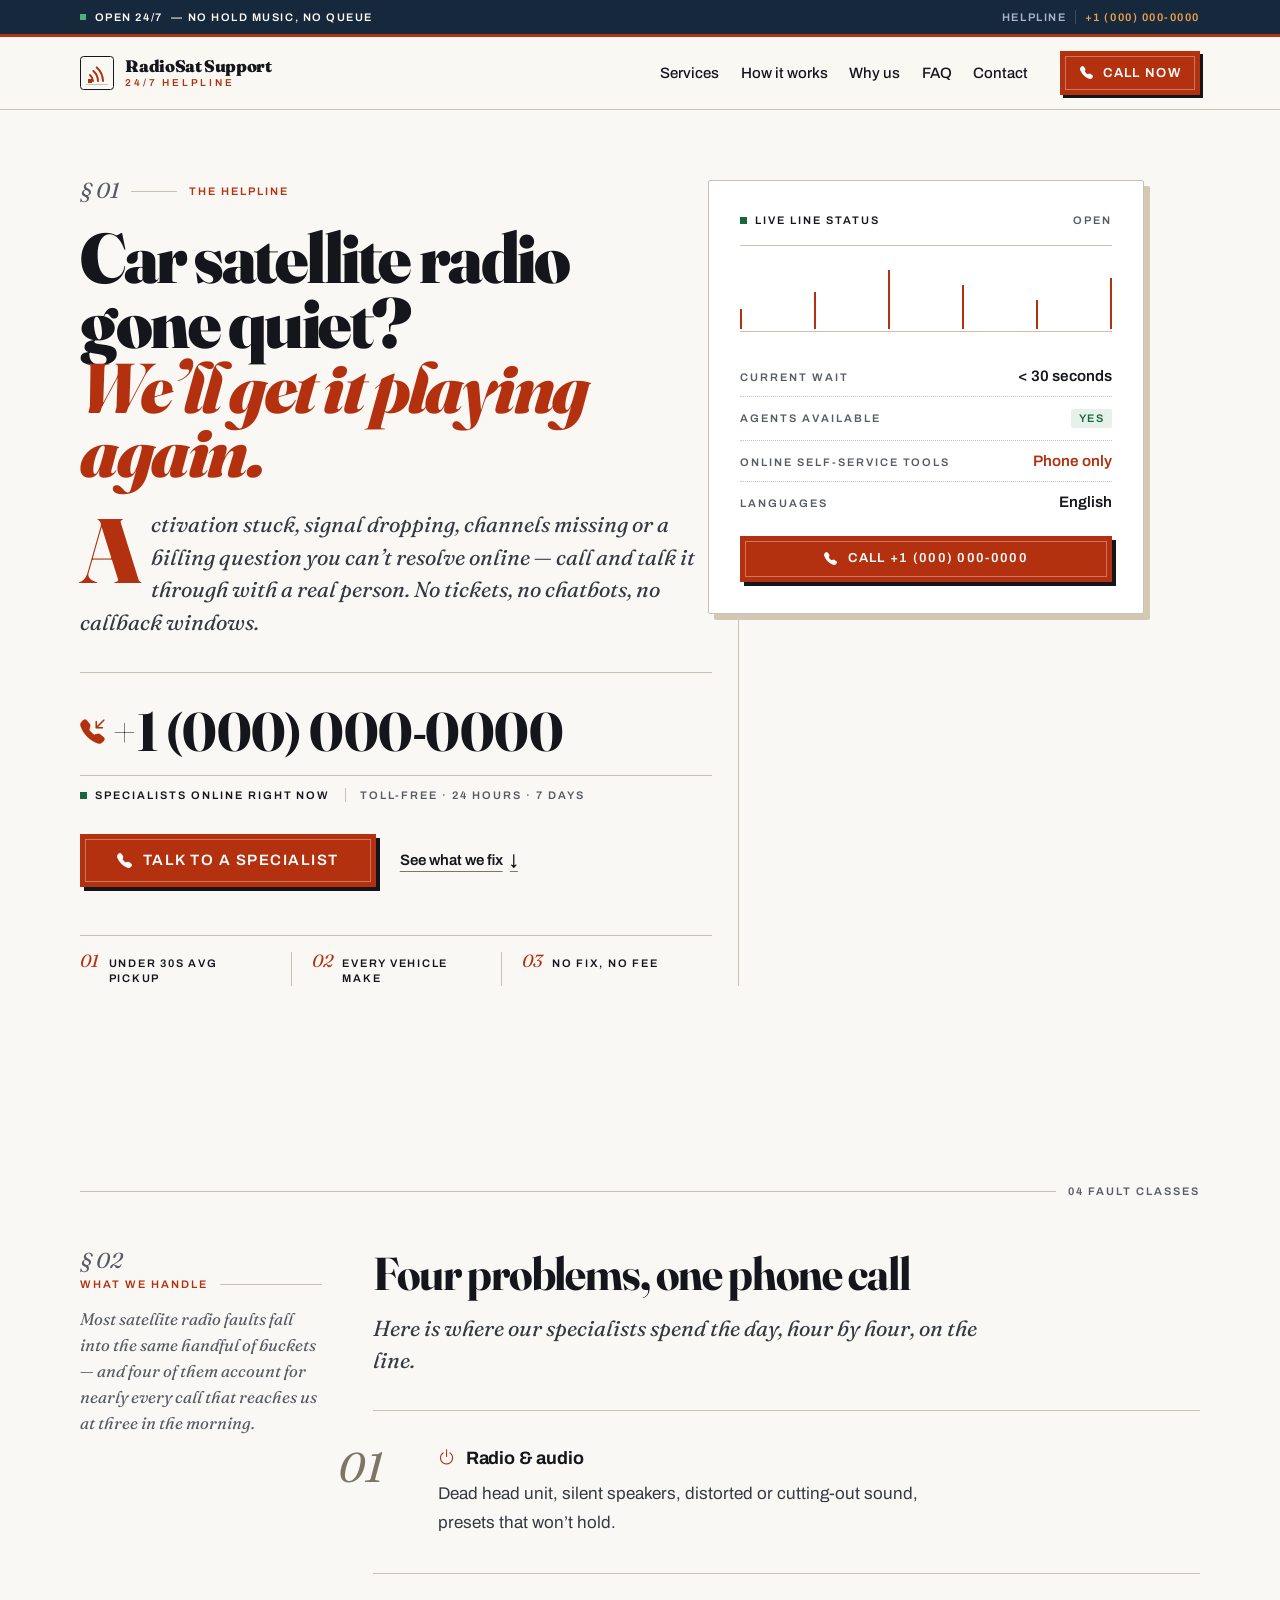
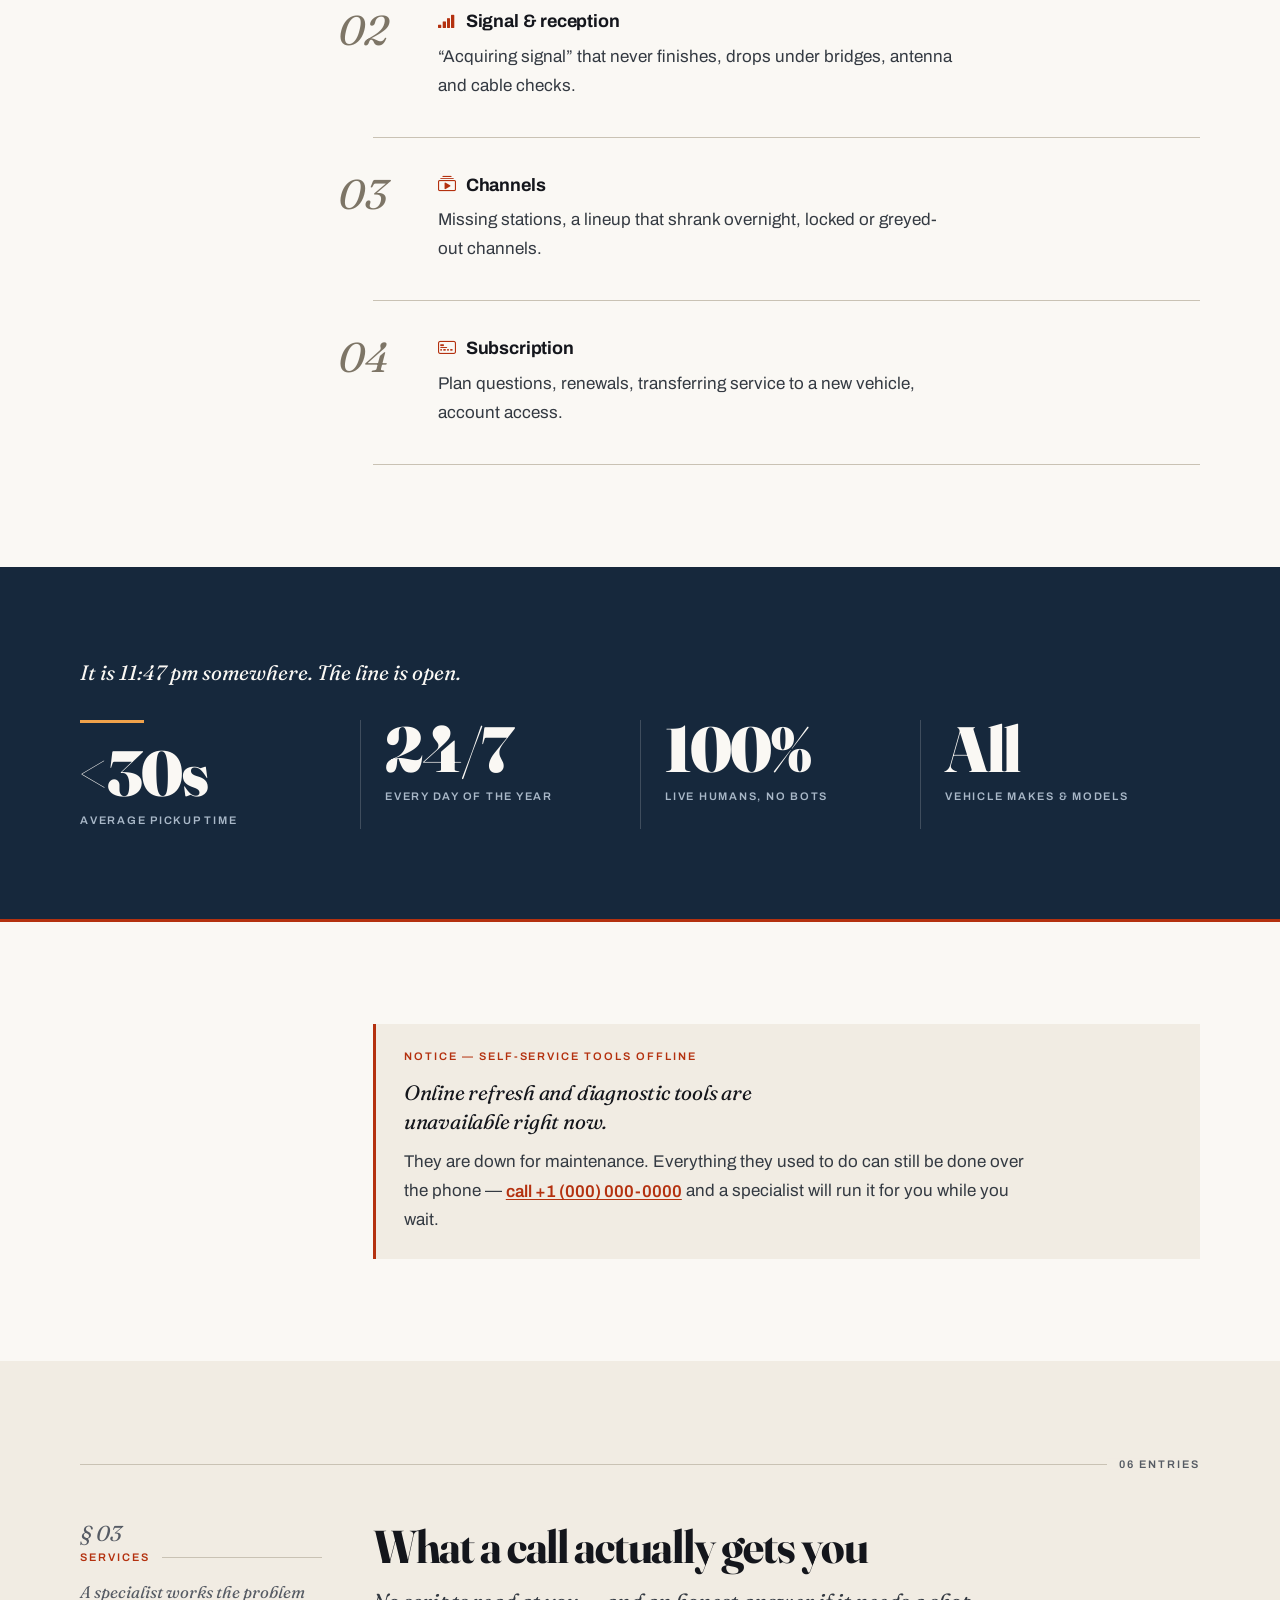
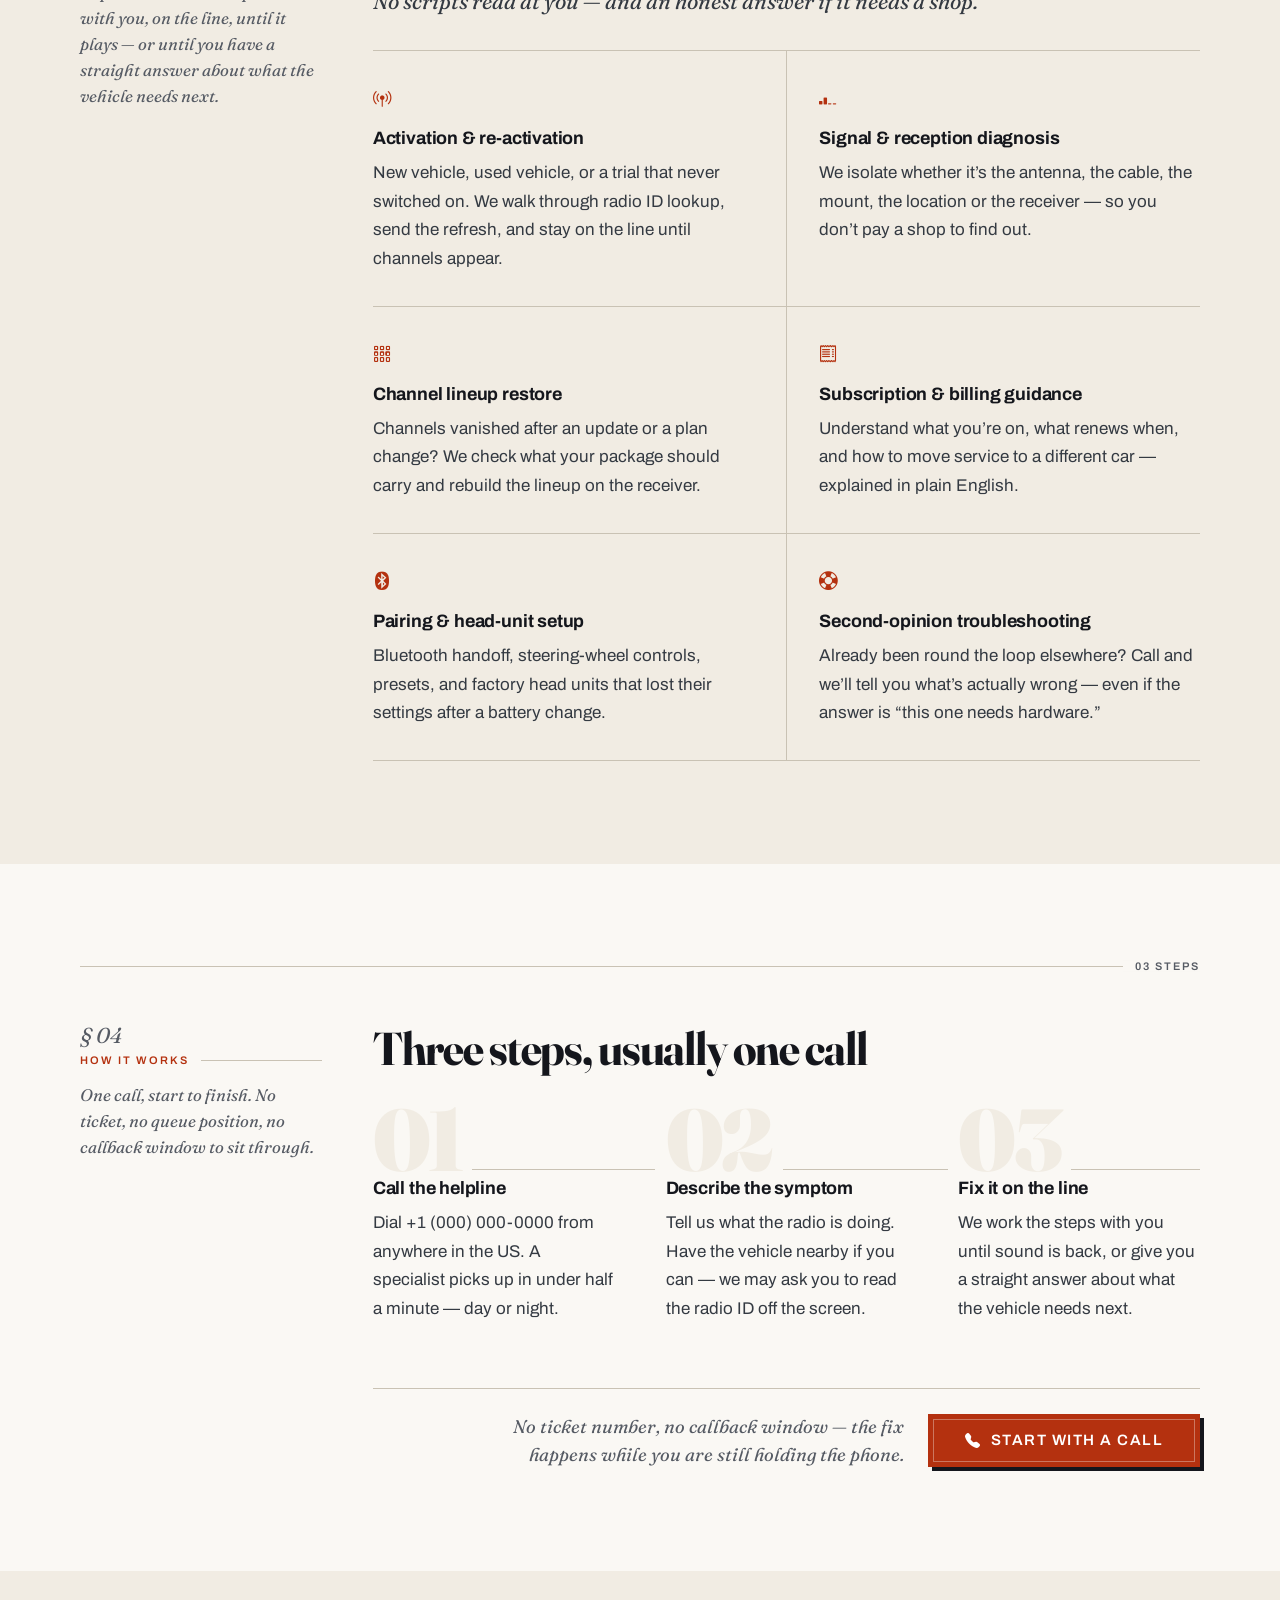
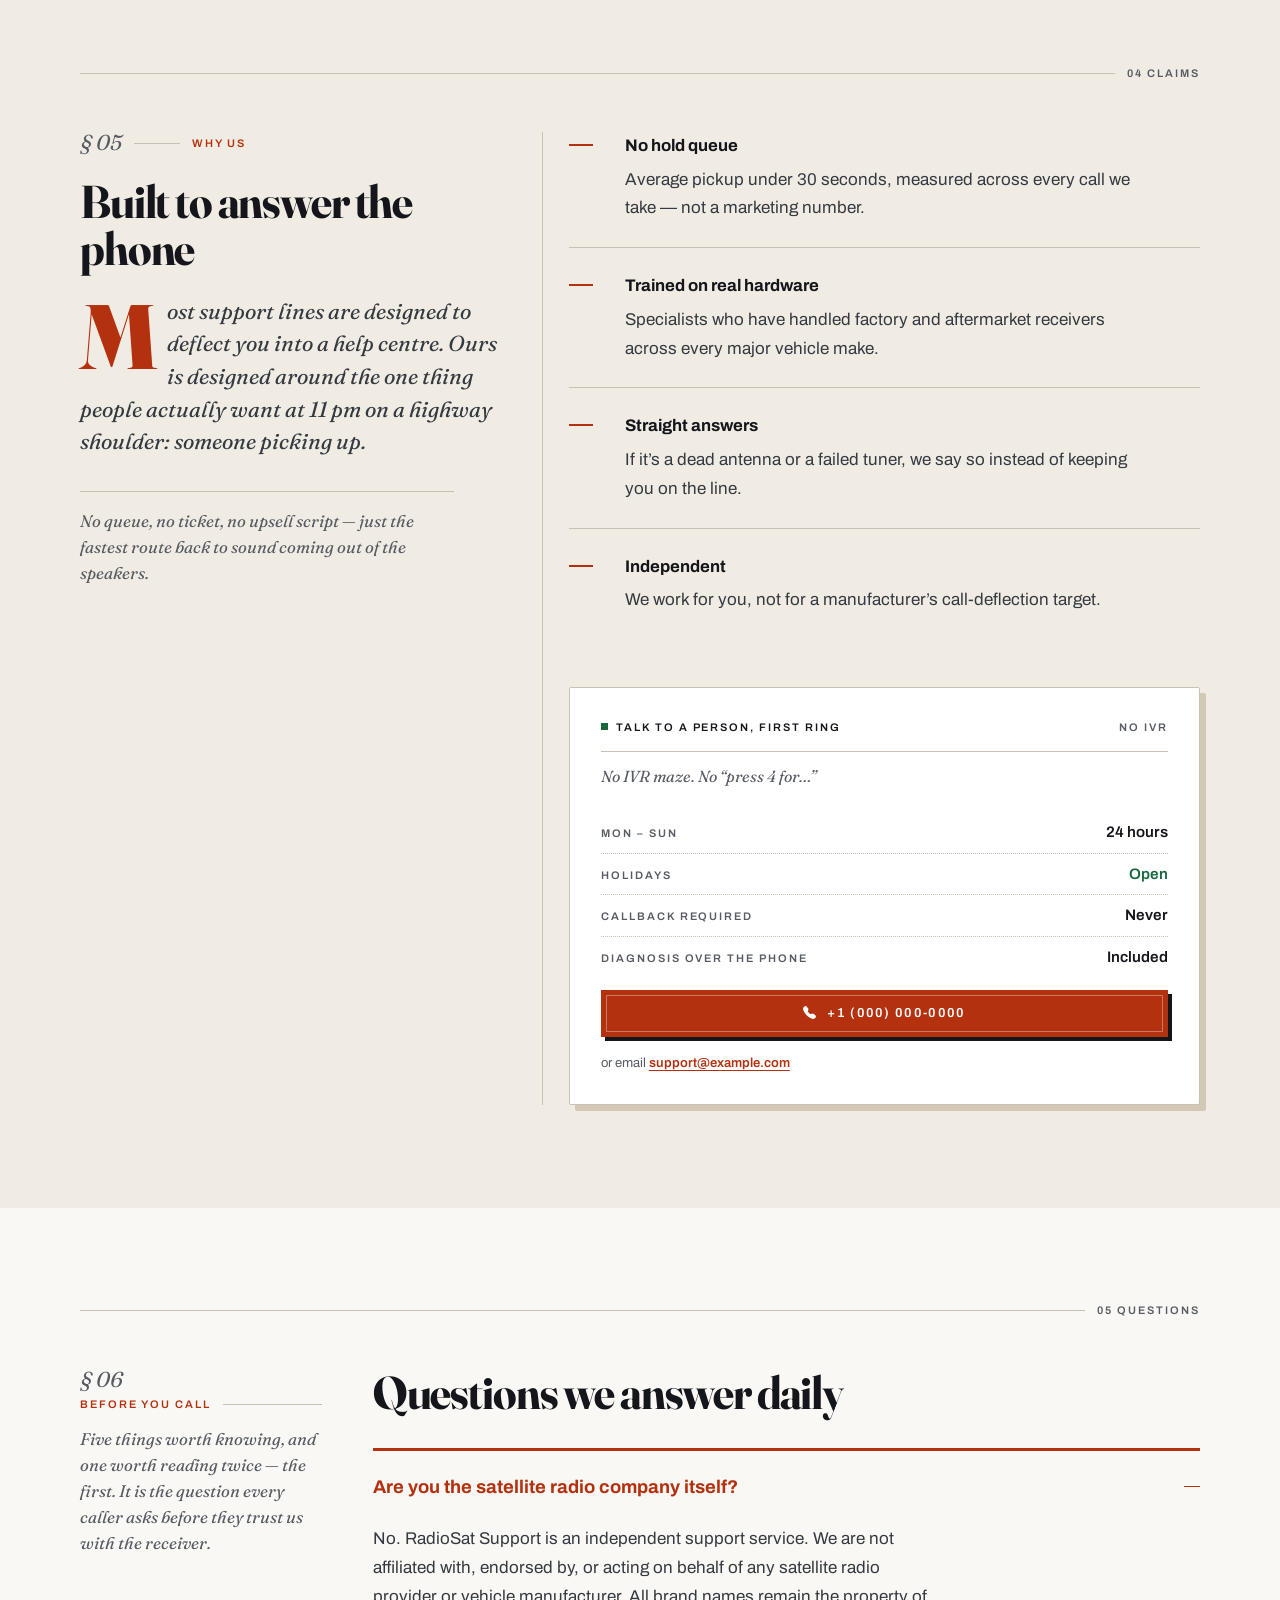
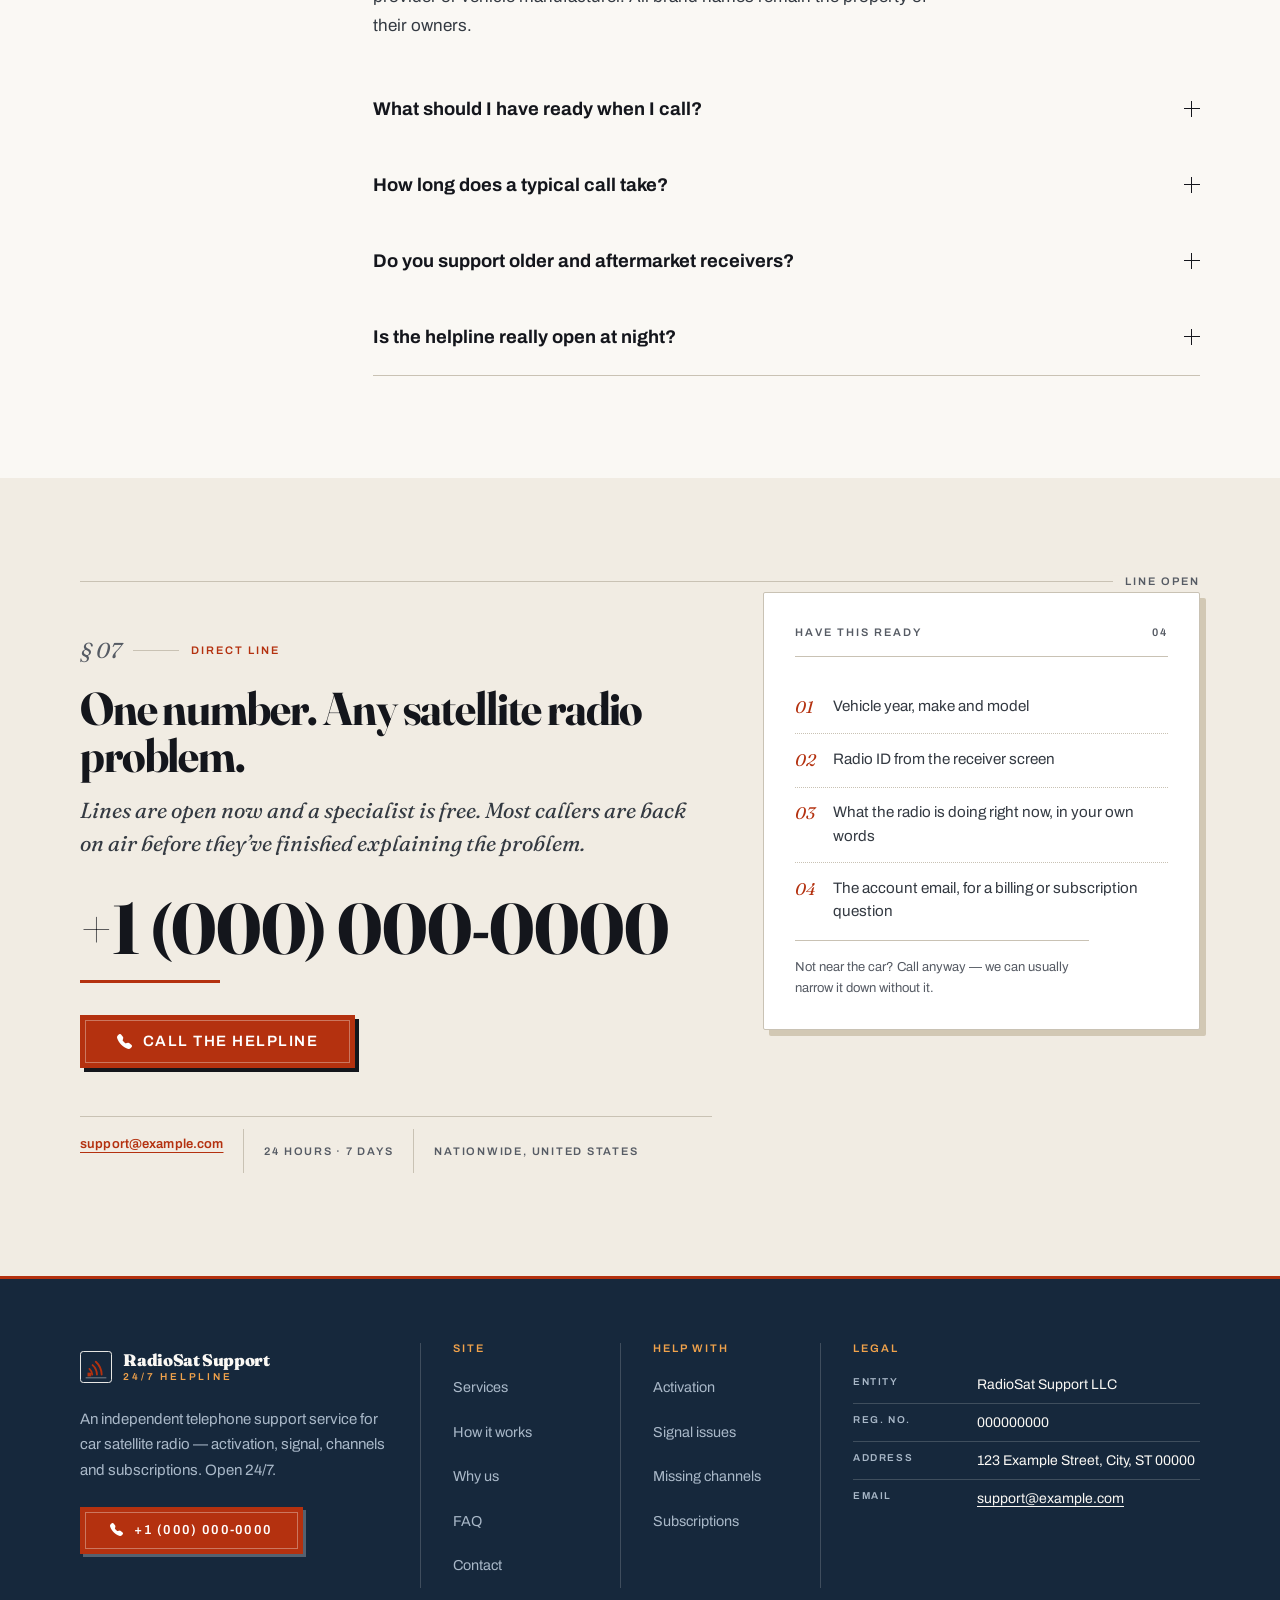
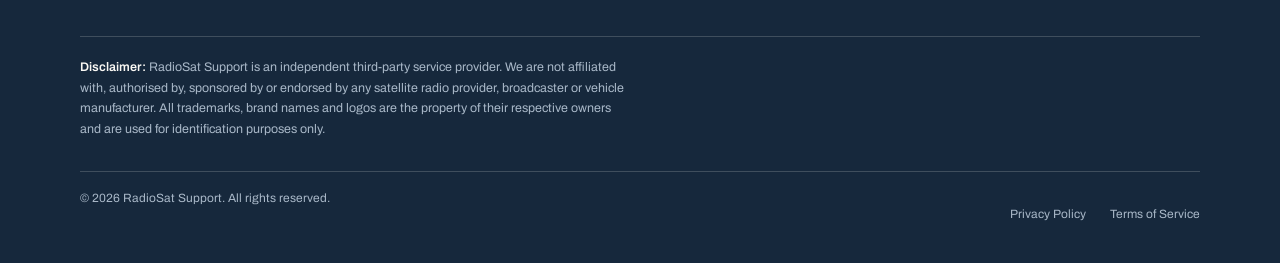
==== commit cf7b0d07: "Rework landing page design and add social share image Editorial redesign of the single-page site: ne" ====
--- a/index.html
+++ b/index.html
@@ -31,16 +31,25 @@
 
   <link rel="icon" type="image/svg+xml" href="assets/img/favicon.svg">
 
-  <!-- Fonts -->
+  <!-- Fonts — both families requested as variable ranges, Fraunces roman + italic -->
   <link rel="preconnect" href="https://fonts.googleapis.com">
   <link rel="preconnect" href="https://fonts.gstatic.com" crossorigin>
-  <link href="https://fonts.googleapis.com/css2?family=Manrope:wght@400;500;600;700;800&display=swap" rel="stylesheet">
-
-  <!-- Bootstrap 5.3 + icons -->
+  <link rel="stylesheet"
+    href="https://fonts.googleapis.com/css2?family=Archivo:wght@400..700&family=Fraunces:ital,opsz,wght@0,9..144,400..900;1,9..144,400..900&display=swap">
+
+  <!-- Bootstrap 5.3 + icons (grid, collapse, accordion only) -->
   <link href="https://cdn.jsdelivr.net/npm/bootstrap@5.3.3/dist/css/bootstrap.min.css" rel="stylesheet">
   <link href="https://cdn.jsdelivr.net/npm/bootstrap-icons@1.11.3/font/bootstrap-icons.css" rel="stylesheet">
 
   <link rel="stylesheet" href="assets/css/style.css">
+
+  <!-- If scripting is off, nothing that reveals on scroll may stay hidden. -->
+  <noscript>
+    <style>
+      .reveal { opacity: 1 !important; transform: none !important; }
+      .sec-rule::before { transform: scaleX(1) !important; }
+    </style>
+  </noscript>
 
   <!-- Local business schema (helps Google show the phone number) -->
   <script type="application/ld+json">
@@ -64,423 +73,477 @@
 
 <body>
 
-  <!-- ============================================================ HEADER -->
-  <div class="topbar py-2">
-    <div class="container">
-      <div class="d-flex flex-wrap justify-content-between align-items-center gap-2">
-        <span><i class="bi bi-clock-history me-1"></i> Open 24/7 · No hold music, no queue</span>
-        <a href="tel:+10000000000" data-call>
-          <i class="bi bi-telephone-fill me-1"></i> Helpline: +1 (000) 000-0000
-        </a>
-      </div>
+  <a class="skip-link" href="#top">Skip to content</a>
+
+  <!-- =========================================================== TOPBAR -->
+  <div class="topbar">
+    <div class="container topbar__in">
+      <p>
+        <span class="live-dot" aria-hidden="true"></span>
+        Open 24/7<span class="d-none d-sm-inline"> &mdash; no hold music, no queue</span>
+      </p>
+      <p>
+        <span class="topbar__lab">Helpline</span>
+        <span class="topbar__sep" aria-hidden="true"></span>
+        <a class="topbar__num" href="tel:+10000000000" data-call>+1 (000) 000-0000</a>
+      </p>
     </div>
   </div>
 
+  <!-- =========================================================== HEADER -->
   <header class="site-header sticky-top" id="siteHeader">
     <div class="container">
-      <nav class="navbar navbar-expand-lg py-3">
-        <a class="navbar-brand" href="#top">
-          <img src="assets/img/logo.svg" alt="RadioSat Support">
+      <nav class="navbar navbar-expand-lg" aria-label="Primary">
+
+        <a class="brand" href="#top">
+          <svg class="brand-mark" width="34" height="34" viewBox="0 0 34 34" aria-hidden="true" focusable="false">
+            <rect x=".5" y=".5" width="33" height="33" rx="3" fill="none" stroke="currentColor" stroke-width="1"/>
+            <rect x="8" y="23" width="4" height="4" fill="#B4310F"/>
+            <path d="M13 25a9 9 0 0 0-3-6" fill="none" stroke="#B4310F" stroke-width="2" stroke-linecap="round"/>
+            <path d="M18 25a14 14 0 0 0-4.6-10" fill="none" stroke="#B4310F" stroke-width="2" stroke-linecap="round"/>
+            <path d="M23 25a19 19 0 0 0-6.2-13.6" fill="none" stroke="#B4310F" stroke-width="2" stroke-linecap="round"/>
+            <path d="M6 28.5h22" stroke="#C9C2B4" stroke-width="1"/>
+          </svg>
+          <span class="brand-word">
+            <span class="brand-name">RadioSat Support</span>
+            <span class="brand-sub">24/7 Helpline</span>
+          </span>
         </a>
 
         <button class="navbar-toggler" type="button" data-bs-toggle="collapse" data-bs-target="#mainNav"
           aria-controls="mainNav" aria-expanded="false" aria-label="Toggle navigation">
-          <span class="navbar-toggler-icon"></span>
+          <i aria-hidden="true"></i><i aria-hidden="true"></i><i aria-hidden="true"></i>
         </button>
 
         <div class="collapse navbar-collapse justify-content-end" id="mainNav">
-          <ul class="navbar-nav align-items-lg-center gap-lg-1">
+          <ul class="navbar-nav align-items-lg-center" role="list">
             <li class="nav-item"><a class="nav-link" href="#services">Services</a></li>
             <li class="nav-item"><a class="nav-link" href="#how">How it works</a></li>
             <li class="nav-item"><a class="nav-link" href="#why-us">Why us</a></li>
             <li class="nav-item"><a class="nav-link" href="#faq">FAQ</a></li>
             <li class="nav-item"><a class="nav-link" href="#contact">Contact</a></li>
-            <li class="nav-item ms-lg-3 mt-3 mt-lg-0">
-              <a class="btn btn-call w-100" href="tel:+10000000000" data-call>
-                <i class="bi bi-telephone-fill me-2"></i>Call now
-              </a>
-            </li>
           </ul>
-        </div>
+          <a class="btn-call btn-call-sm nav-cta" href="tel:+10000000000" data-call>
+            <i class="bi bi-telephone-fill" aria-hidden="true"></i>Call now
+          </a>
+        </div>
+
       </nav>
     </div>
   </header>
 
-  <main id="top">
-
-    <!-- ============================================================ HERO -->
-    <section class="hero">
-      <div class="container">
-        <div class="row align-items-center g-5">
-
-          <div class="col-lg-7">
-            <span class="live-pill mb-3">
-              <span class="live-dot"></span> Specialists online right now
-            </span>
-
-            <h1 class="mb-3">
-              Car satellite radio gone quiet?<br>
-              <span class="grad-text">We&rsquo;ll get it playing again.</span>
+  <main id="top" tabindex="-1">
+
+    <!-- ================================================= § 01 — THE HERO -->
+    <section class="sec sec--hero sec--paper" id="hero">
+      <div class="container">
+        <div class="row sec-grid">
+
+          <div class="col-lg-7 hero__lead">
+            <p class="kicker">
+              <span class="folio">§ 01</span>
+              <i aria-hidden="true"></i>
+              <span class="k-name">The helpline</span>
+            </p>
+
+            <h1>
+              <span class="l">Car satellite radio</span>
+              <span class="l">gone quiet?</span>
+              <em>We&rsquo;ll get it playing again.</em>
             </h1>
 
-            <p class="lead-sm mb-4" style="max-width: 560px;">
+            <p class="deck drop">
               Activation stuck, signal dropping, channels missing or a billing question you
               can&rsquo;t resolve online &mdash; call and talk it through with a real person.
               No tickets, no chatbots, no callback windows.
             </p>
 
-            <div class="mb-4">
-              <a class="hero-phone" href="tel:+10000000000" data-call>
-                <i class="bi bi-telephone-inbound-fill"></i> +1 (000) 000-0000
+            <hr class="hair">
+
+            <a class="phone-hero" href="tel:+10000000000" data-call>
+              <i class="bi bi-telephone-inbound-fill" aria-hidden="true"></i>
+              <span>+1 (000) 000-0000</span>
+            </a>
+
+            <p class="liveness">
+              <span class="lv"><span class="live-dot" aria-hidden="true"></span>Specialists online right now</span>
+              <span class="rule-v" aria-hidden="true"></span>
+              <span class="lv lv--muted">Toll-free &middot; 24 hours &middot; 7 days</span>
+            </p>
+
+            <div class="cta-row">
+              <a class="btn-call btn-call-lg" href="tel:+10000000000" data-call>
+                <i class="bi bi-telephone-fill" aria-hidden="true"></i>Talk to a specialist
               </a>
-              <div class="small mt-1">Toll&#8209;free &middot; open 24 hours, 7 days a week</div>
-            </div>
-
-            <div class="d-flex flex-wrap gap-3 mb-4">
-              <a class="btn btn-call btn-call-lg" href="tel:+10000000000" data-call>
-                <i class="bi bi-telephone-fill me-2"></i>Talk to a specialist
+              <a class="link-cta" href="#services">See what we fix <span aria-hidden="true">&darr;</span></a>
+            </div>
+
+            <ul class="trust" role="list">
+              <li><span class="ord-sm" aria-hidden="true">01</span><span class="lab">Under 30s avg pickup</span></li>
+              <li><span class="ord-sm" aria-hidden="true">02</span><span class="lab">Every vehicle make</span></li>
+              <li><span class="ord-sm" aria-hidden="true">03</span><span class="lab">No fix, no fee</span></li>
+            </ul>
+          </div>
+
+          <div class="col-lg-5 hero__side split-rule">
+            <div class="proof hero__panel">
+              <div class="proof-head">
+                <h2 class="mlabel with-dot"><span class="live-dot" aria-hidden="true"></span>Live line status</h2>
+                <span class="mlabel">Open</span>
+              </div>
+
+              <div class="signal-plot" aria-hidden="true">
+                <i></i><i></i><i></i><i></i><i></i><i></i>
+              </div>
+
+              <dl class="ledger">
+                <div><dt>Current wait</dt><dd>&lt; 30 seconds</dd></div>
+                <div><dt>Agents available</dt><dd><span class="chip-ok">Yes</span></dd></div>
+                <div><dt>Online self-service tools</dt><dd class="is-note">Phone only</dd></div>
+                <div><dt>Languages</dt><dd>English</dd></div>
+              </dl>
+
+              <a class="btn-call btn-call-block" href="tel:+10000000000" data-call>
+                <i class="bi bi-telephone-fill" aria-hidden="true"></i>
+                <span class="num">Call +1 (000) 000-0000</span>
               </a>
-              <a class="btn btn-ghost btn-call-lg" href="#services">See what we fix</a>
-            </div>
-
-            <div class="d-flex flex-wrap trust-row">
-              <span><i class="bi bi-check-circle-fill"></i> Under 30&nbsp;s average pickup</span>
-              <span><i class="bi bi-check-circle-fill"></i> Every vehicle make</span>
-              <span><i class="bi bi-check-circle-fill"></i> No fix, no fee</span>
-            </div>
-          </div>
-
-          <div class="col-lg-5">
-            <div class="hero-card">
-              <div class="d-flex justify-content-between align-items-center mb-3">
-                <h3 class="mb-0" style="font-size:1.05rem;">Live line status</h3>
-                <span class="chip-ok"><i class="bi bi-broadcast me-1"></i>Open</span>
-              </div>
-
-              <div class="signal-row mb-4">
-                <i></i><i></i><i></i><i></i><i></i><i></i>
-              </div>
-
-              <div class="status-line">
-                <span>Current wait</span><b>&lt; 30 seconds</b>
-              </div>
-              <div class="status-line">
-                <span>Agents available</span><span class="chip-ok">Yes</span>
-              </div>
-              <div class="status-line">
-                <span>Online self&#8209;service tools</span><span class="chip-warn">Phone only</span>
-              </div>
-              <div class="status-line">
-                <span>Languages</span><b>English</b>
-              </div>
-
-              <a class="btn btn-call w-100 mt-4" href="tel:+10000000000" data-call>
-                <i class="bi bi-telephone-fill me-2"></i>Call +1 (000) 000-0000
-              </a>
-            </div>
-          </div>
-
-        </div>
-      </div>
-    </section>
-
-    <!-- ==================================================== FEATURE CARDS -->
-    <section class="section pb-0">
-      <div class="container">
-        <div class="text-center mb-5 reveal">
-          <span class="eyebrow"><i class="bi bi-tools"></i> What we handle</span>
-          <h2 class="mb-3">Four problems, one phone call</h2>
-          <p class="lead-sm mx-auto" style="max-width:640px;">
-            Most satellite radio faults fall into the same handful of buckets. Here&rsquo;s where
-            our specialists spend their day.
-          </p>
-        </div>
-
-        <div class="row g-4">
-          <div class="col-sm-6 col-lg-3 reveal">
-            <div class="feature-card">
-              <div class="feature-icon"><i class="bi bi-power"></i></div>
-              <h3>Radio &amp; audio</h3>
-              <p>Dead head unit, silent speakers, distorted or cutting-out sound, presets that
-                won&rsquo;t hold.</p>
-            </div>
-          </div>
-          <div class="col-sm-6 col-lg-3 reveal">
-            <div class="feature-card">
-              <div class="feature-icon"><i class="bi bi-reception-4"></i></div>
-              <h3>Signal &amp; reception</h3>
-              <p>&ldquo;Acquiring signal&rdquo; that never finishes, drops under bridges, antenna and
-                cable checks.</p>
-            </div>
-          </div>
-          <div class="col-sm-6 col-lg-3 reveal">
-            <div class="feature-card">
-              <div class="feature-icon"><i class="bi bi-collection-play"></i></div>
-              <h3>Channels</h3>
-              <p>Missing stations, a lineup that shrank overnight, locked or greyed-out channels.</p>
-            </div>
-          </div>
-          <div class="col-sm-6 col-lg-3 reveal">
-            <div class="feature-card">
-              <div class="feature-icon"><i class="bi bi-credit-card-2-front"></i></div>
-              <h3>Subscription</h3>
-              <p>Plan questions, renewals, transferring service to a new vehicle, account access.</p>
-            </div>
-          </div>
-        </div>
-      </div>
-    </section>
-
-    <!-- =========================================================== STATS -->
-    <section class="stats-band section my-5">
-      <div class="container">
-        <div class="row text-center g-4">
-          <div class="col-6 col-lg-3">
-            <div class="stat-num" data-count="30" data-prefix="&lt;" data-suffix="s">&lt;30s</div>
-            <div class="stat-label">Average pickup time</div>
-          </div>
-          <div class="col-6 col-lg-3">
-            <div class="stat-num">24/7</div>
-            <div class="stat-label">Every day of the year</div>
-          </div>
-          <div class="col-6 col-lg-3">
-            <div class="stat-num" data-count="100" data-suffix="%">100%</div>
-            <div class="stat-label">Live humans, no bots</div>
-          </div>
-          <div class="col-6 col-lg-3">
-            <div class="stat-num">All</div>
-            <div class="stat-label">Vehicle makes &amp; models</div>
-          </div>
-        </div>
-      </div>
-    </section>
-
-    <!-- ========================================================== NOTICE -->
-    <section class="pb-5">
-      <div class="container">
-        <div class="notice d-flex gap-3 align-items-start reveal">
-          <i class="bi bi-info-circle-fill fs-4 mt-1"></i>
+            </div>
+          </div>
+
+        </div>
+      </div>
+    </section>
+
+    <!-- ========================================== § 02 — THE FAULT LEDGER -->
+    <section class="sec sec--paper" id="handles">
+      <div class="container">
+        <div class="sec-rule"><span>04 fault classes</span></div>
+
+        <div class="row sec-grid">
+          <div class="col-lg-3 rail">
+            <p class="folio">§ 02</p>
+            <p class="sec-name">What we handle<i aria-hidden="true"></i></p>
+            <p class="rail-note">Most satellite radio faults fall into the same handful of buckets
+              &mdash; and four of them account for nearly every call that reaches us at three in
+              the morning.</p>
+          </div>
+
+          <div class="col-lg-9 sec-body">
+            <h2>Four problems, one phone call</h2>
+            <p class="deck">Here is where our specialists spend the day, hour by hour, on the line.</p>
+
+            <div class="ledger-list">
+              <article class="ledger-row reveal">
+                <p class="ord" aria-hidden="true">01</p>
+                <div>
+                  <h3><i class="bi bi-power" aria-hidden="true"></i>Radio &amp; audio</h3>
+                  <p>Dead head unit, silent speakers, distorted or cutting-out sound, presets that
+                    won&rsquo;t hold.</p>
+                </div>
+              </article>
+
+              <article class="ledger-row reveal">
+                <p class="ord" aria-hidden="true">02</p>
+                <div>
+                  <h3><i class="bi bi-reception-4" aria-hidden="true"></i>Signal &amp; reception</h3>
+                  <p>&ldquo;Acquiring signal&rdquo; that never finishes, drops under bridges, antenna and
+                    cable checks.</p>
+                </div>
+              </article>
+
+              <article class="ledger-row reveal">
+                <p class="ord" aria-hidden="true">03</p>
+                <div>
+                  <h3><i class="bi bi-collection-play" aria-hidden="true"></i>Channels</h3>
+                  <p>Missing stations, a lineup that shrank overnight, locked or greyed-out channels.</p>
+                </div>
+              </article>
+
+              <article class="ledger-row reveal">
+                <p class="ord" aria-hidden="true">04</p>
+                <div>
+                  <h3><i class="bi bi-credit-card-2-front" aria-hidden="true"></i>Subscription</h3>
+                  <p>Plan questions, renewals, transferring service to a new vehicle, account access.</p>
+                </div>
+              </article>
+            </div>
+          </div>
+        </div>
+      </div>
+    </section>
+
+    <!-- ======================================================= STATS BAND -->
+    <section class="stats-band" aria-label="Service record">
+      <div class="container">
+        <p class="stats-epigraph">It is 11:47 pm somewhere. The line is open.</p>
+
+        <div class="stats-grid">
           <div>
-            <h3 class="mb-1" style="font-size:1.08rem;">Self-service tools are unavailable right now</h3>
-            <p class="mb-0">
-              Online refresh and diagnostic tools are temporarily offline for maintenance.
-              Everything they used to do can still be done over the phone &mdash;
-              <a class="fw-bold text-brand" href="tel:+10000000000" data-call>call +1 (000) 000-0000</a>
-              and a specialist will run it for you.
-            </p>
-          </div>
-        </div>
-      </div>
-    </section>
-
-    <!-- ======================================================== SERVICES -->
-    <section class="section bg-soft" id="services">
-      <div class="container">
-        <div class="text-center mb-5 reveal">
-          <span class="eyebrow"><i class="bi bi-list-check"></i> Services</span>
-          <h2 class="mb-3">What a call actually gets you</h2>
-          <p class="lead-sm mx-auto" style="max-width:660px;">
-            No scripts read at you. A specialist works the problem with you, on the line,
-            until the radio plays or we tell you honestly that it needs a shop.
-          </p>
-        </div>
-
-        <div class="row g-4">
-          <div class="col-md-6 reveal">
-            <div class="service-item">
-              <div class="ico"><i class="bi bi-broadcast-pin"></i></div>
-              <div>
+            <p class="stat-num" data-count="30" data-prefix="&lt;" data-suffix="s">&lt;30s</p>
+            <p class="stat-label">Average pickup time</p>
+          </div>
+          <div>
+            <p class="stat-num">24/7</p>
+            <p class="stat-label">Every day of the year</p>
+          </div>
+          <div>
+            <p class="stat-num" data-count="100" data-suffix="%">100%</p>
+            <p class="stat-label">Live humans, no bots</p>
+          </div>
+          <div>
+            <p class="stat-num">All</p>
+            <p class="stat-label">Vehicle makes &amp; models</p>
+          </div>
+        </div>
+      </div>
+    </section>
+
+    <!-- =========================================================== NOTICE -->
+    <section class="sec sec--paper">
+      <div class="container">
+        <div class="row sec-grid">
+          <div class="col-lg-9 offset-lg-3">
+            <div class="notice reveal">
+              <span class="mlabel">Notice &mdash; self-service tools offline</span>
+              <h3>Online refresh and diagnostic tools are unavailable right now.</h3>
+              <p>
+                They are down for maintenance. Everything they used to do can still be done over
+                the phone &mdash;
+                <a class="link-inline" href="tel:+10000000000" data-call>call +1 (000) 000-0000</a>
+                and a specialist will run it for you while you wait.
+              </p>
+            </div>
+          </div>
+        </div>
+      </div>
+    </section>
+
+    <!-- =============================================== § 03 — THE SERVICES -->
+    <section class="sec sec--kraft" id="services">
+      <div class="container">
+        <div class="sec-rule"><span>06 entries</span></div>
+
+        <div class="row sec-grid">
+          <div class="col-lg-3 rail">
+            <p class="folio">§ 03</p>
+            <p class="sec-name">Services<i aria-hidden="true"></i></p>
+            <p class="rail-note">A specialist works the problem with you, on the line, until it plays
+              &mdash; or until you have a straight answer about what the vehicle needs next.</p>
+          </div>
+
+          <div class="col-lg-9 sec-body">
+            <h2>What a call actually gets you</h2>
+            <p class="deck">No scripts read at you &mdash; and an honest answer if it needs a shop.</p>
+
+            <div class="svc-grid">
+              <article class="svc reveal">
+                <i class="bi bi-broadcast-pin" aria-hidden="true"></i>
                 <h3>Activation &amp; re-activation</h3>
                 <p>New vehicle, used vehicle, or a trial that never switched on. We walk through
                   radio ID lookup, send the refresh, and stay on the line until channels appear.</p>
-              </div>
-            </div>
-          </div>
-
-          <div class="col-md-6 reveal">
-            <div class="service-item">
-              <div class="ico"><i class="bi bi-reception-2"></i></div>
-              <div>
+              </article>
+
+              <article class="svc reveal">
+                <i class="bi bi-reception-2" aria-hidden="true"></i>
                 <h3>Signal &amp; reception diagnosis</h3>
                 <p>We isolate whether it&rsquo;s the antenna, the cable, the mount, the location or
                   the receiver &mdash; so you don&rsquo;t pay a shop to find out.</p>
-              </div>
-            </div>
-          </div>
-
-          <div class="col-md-6 reveal">
-            <div class="service-item">
-              <div class="ico"><i class="bi bi-grid-3x3-gap"></i></div>
-              <div>
+              </article>
+
+              <article class="svc reveal">
+                <i class="bi bi-grid-3x3-gap" aria-hidden="true"></i>
                 <h3>Channel lineup restore</h3>
                 <p>Channels vanished after an update or a plan change? We check what your package
                   should carry and rebuild the lineup on the receiver.</p>
-              </div>
-            </div>
-          </div>
-
-          <div class="col-md-6 reveal">
-            <div class="service-item">
-              <div class="ico"><i class="bi bi-receipt"></i></div>
-              <div>
+              </article>
+
+              <article class="svc reveal">
+                <i class="bi bi-receipt" aria-hidden="true"></i>
                 <h3>Subscription &amp; billing guidance</h3>
                 <p>Understand what you&rsquo;re on, what renews when, and how to move service to a
                   different car &mdash; explained in plain English.</p>
-              </div>
-            </div>
-          </div>
-
-          <div class="col-md-6 reveal">
-            <div class="service-item">
-              <div class="ico"><i class="bi bi-bluetooth"></i></div>
-              <div>
+              </article>
+
+              <article class="svc reveal">
+                <i class="bi bi-bluetooth" aria-hidden="true"></i>
                 <h3>Pairing &amp; head-unit setup</h3>
                 <p>Bluetooth handoff, steering-wheel controls, presets, and factory head units that
                   lost their settings after a battery change.</p>
-              </div>
-            </div>
-          </div>
-
-          <div class="col-md-6 reveal">
-            <div class="service-item">
-              <div class="ico"><i class="bi bi-life-preserver"></i></div>
-              <div>
+              </article>
+
+              <article class="svc reveal">
+                <i class="bi bi-life-preserver" aria-hidden="true"></i>
                 <h3>Second-opinion troubleshooting</h3>
                 <p>Already been round the loop elsewhere? Call and we&rsquo;ll tell you what&rsquo;s
                   actually wrong &mdash; even if the answer is &ldquo;this one needs hardware.&rdquo;</p>
-              </div>
-            </div>
-          </div>
-        </div>
-      </div>
-    </section>
-
-    <!-- ============================================================= HOW -->
-    <section class="section" id="how">
-      <div class="container">
-        <div class="text-center mb-5 reveal">
-          <span class="eyebrow"><i class="bi bi-signpost-2"></i> How it works</span>
-          <h2 class="mb-0">Three steps, usually one call</h2>
-        </div>
-
-        <div class="row g-4 g-lg-5">
-          <div class="col-md-4 reveal">
-            <div class="step">
-              <div class="step-num">1</div>
-              <h3 class="mb-2">Call the helpline</h3>
-              <p class="mb-0">Dial +1 (000) 000-0000 from anywhere in the US. A specialist picks up
-                in under half a minute &mdash; day or night.</p>
-            </div>
-          </div>
-          <div class="col-md-4 reveal">
-            <div class="step">
-              <div class="step-num">2</div>
-              <h3 class="mb-2">Describe the symptom</h3>
-              <p class="mb-0">Tell us what the radio is doing. Have the vehicle nearby if you can
-                &mdash; we may ask you to read the radio ID off the screen.</p>
-            </div>
-          </div>
-          <div class="col-md-4 reveal">
-            <div class="step">
-              <div class="step-num">3</div>
-              <h3 class="mb-2">Fix it on the line</h3>
-              <p class="mb-0">We work the steps with you until sound is back, or give you a
-                straight answer about what the vehicle needs next.</p>
-            </div>
-          </div>
-        </div>
-
-        <div class="text-center mt-5 reveal">
-          <a class="btn btn-call btn-call-lg" href="tel:+10000000000" data-call>
-            <i class="bi bi-telephone-fill me-2"></i>Start with a call
-          </a>
-        </div>
-      </div>
-    </section>
-
-    <!-- ========================================================== WHY US -->
-    <section class="section bg-soft" id="why-us">
-      <div class="container">
-        <div class="row align-items-center g-5">
-
-          <div class="col-lg-6 reveal">
-            <span class="eyebrow"><i class="bi bi-shield-check"></i> Why us</span>
-            <h2 class="mb-3">Built to answer the phone</h2>
-            <p class="lead-sm mb-4">
-              Most support lines are designed to deflect you into a help centre.
-              Ours is designed around the one thing people actually want at 11&nbsp;pm on a
-              highway shoulder: someone picking up.
+              </article>
+            </div>
+          </div>
+        </div>
+      </div>
+    </section>
+
+    <!-- ============================================== § 04 — HOW IT WORKS -->
+    <section class="sec sec--paper" id="how">
+      <div class="container">
+        <div class="sec-rule"><span>03 steps</span></div>
+
+        <div class="row sec-grid">
+          <div class="col-lg-3 rail">
+            <p class="folio">§ 04</p>
+            <p class="sec-name">How it works<i aria-hidden="true"></i></p>
+            <p class="rail-note">One call, start to finish. No ticket, no queue position, no
+              callback window to sit through.</p>
+          </div>
+
+          <div class="col-lg-9 sec-body">
+            <h2>Three steps, usually one call</h2>
+
+            <div class="steps">
+              <div class="step reveal">
+                <p class="step-ghost" aria-hidden="true">01</p>
+                <h3>Call the helpline</h3>
+                <p>Dial +1 (000) 000-0000 from anywhere in the US. A specialist picks up in under
+                  half a minute &mdash; day or night.</p>
+              </div>
+
+              <div class="step reveal">
+                <p class="step-ghost" aria-hidden="true">02</p>
+                <h3>Describe the symptom</h3>
+                <p>Tell us what the radio is doing. Have the vehicle nearby if you can &mdash; we may
+                  ask you to read the radio ID off the screen.</p>
+              </div>
+
+              <div class="step reveal">
+                <p class="step-ghost" aria-hidden="true">03</p>
+                <h3>Fix it on the line</h3>
+                <p>We work the steps with you until sound is back, or give you a straight answer
+                  about what the vehicle needs next.</p>
+              </div>
+            </div>
+
+            <div class="how-close">
+              <p>No ticket number, no callback window &mdash; the fix happens while you are still holding the phone.</p>
+              <a class="btn-call btn-call-lg" href="tel:+10000000000" data-call>
+                <i class="bi bi-telephone-fill" aria-hidden="true"></i>Start with a call
+              </a>
+            </div>
+          </div>
+        </div>
+      </div>
+    </section>
+
+    <!-- ==================================================== § 05 — WHY US -->
+    <section class="sec sec--kraft" id="why-us">
+      <div class="container">
+        <div class="sec-rule"><span>04 claims</span></div>
+
+        <div class="row sec-grid">
+          <div class="col-lg-5 whyus__lead">
+            <p class="kicker">
+              <span class="folio">§ 05</span>
+              <i aria-hidden="true"></i>
+              <span class="k-name">Why us</span>
             </p>
 
-            <ul class="check-list">
+            <h2>Built to answer the phone</h2>
+
+            <p class="deck drop">
+              Most support lines are designed to deflect you into a help centre. Ours is designed
+              around the one thing people actually want at 11 pm on a highway shoulder: someone
+              picking up.
+            </p>
+
+            <p class="lead-aside">No queue, no ticket, no upsell script &mdash; just the fastest
+              route back to sound coming out of the speakers.</p>
+          </div>
+
+          <div class="col-lg-7 split-rule">
+            <ul class="claims" role="list">
               <li>
-                <i class="bi bi-check-circle-fill"></i>
-                <span><b>No hold queue</b>Average pickup under 30 seconds, measured across every
-                  call we take &mdash; not a marketing number.</span>
+                <span class="bar" aria-hidden="true"></span>
+                <div>
+                  <b>No hold queue</b>
+                  <p>Average pickup under 30 seconds, measured across every call we take &mdash; not
+                    a marketing number.</p>
+                </div>
               </li>
               <li>
-                <i class="bi bi-check-circle-fill"></i>
-                <span><b>Trained on real hardware</b>Specialists who have handled factory and
-                  aftermarket receivers across every major vehicle make.</span>
+                <span class="bar" aria-hidden="true"></span>
+                <div>
+                  <b>Trained on real hardware</b>
+                  <p>Specialists who have handled factory and aftermarket receivers across every
+                    major vehicle make.</p>
+                </div>
               </li>
               <li>
-                <i class="bi bi-check-circle-fill"></i>
-                <span><b>Straight answers</b>If it&rsquo;s a dead antenna or a failed tuner, we say so
-                  instead of keeping you on the line.</span>
+                <span class="bar" aria-hidden="true"></span>
+                <div>
+                  <b>Straight answers</b>
+                  <p>If it&rsquo;s a dead antenna or a failed tuner, we say so instead of keeping you
+                    on the line.</p>
+                </div>
               </li>
               <li>
-                <i class="bi bi-check-circle-fill"></i>
-                <span><b>Independent</b>We work for you, not for a manufacturer&rsquo;s call-deflection
-                  target.</span>
+                <span class="bar" aria-hidden="true"></span>
+                <div>
+                  <b>Independent</b>
+                  <p>We work for you, not for a manufacturer&rsquo;s call-deflection target.</p>
+                </div>
               </li>
             </ul>
-          </div>
-
-          <div class="col-lg-6 reveal">
-            <div class="hero-card">
-              <div class="d-flex align-items-center gap-3 mb-4">
-                <div class="feature-icon mb-0"><i class="bi bi-headset"></i></div>
-                <div>
-                  <h3 class="mb-0" style="font-size:1.1rem;">Talk to a person, first ring</h3>
-                  <div class="small">No IVR maze. No &ldquo;press 4 for&hellip;&rdquo;</div>
-                </div>
-              </div>
-
-              <div class="status-line"><span>Mon &ndash; Sun</span><b>24 hours</b></div>
-              <div class="status-line"><span>Holidays</span><b>Open</b></div>
-              <div class="status-line"><span>Callback required</span><b>Never</b></div>
-              <div class="status-line"><span>Diagnosis over the phone</span><b>Included</b></div>
-
-              <a class="btn btn-call w-100 mt-4" href="tel:+10000000000" data-call>
-                <i class="bi bi-telephone-fill me-2"></i>+1 (000) 000-0000
+
+            <div class="proof whyus__panel">
+              <div class="proof-head">
+                <h3 class="mlabel with-dot"><span class="live-dot" aria-hidden="true"></span>Talk to a person, first ring</h3>
+                <span class="mlabel">No IVR</span>
+              </div>
+
+              <p class="proof-sub">No IVR maze. No &ldquo;press 4 for&hellip;&rdquo;</p>
+
+              <dl class="ledger">
+                <div><dt>Mon &ndash; Sun</dt><dd>24 hours</dd></div>
+                <div><dt>Holidays</dt><dd class="is-ok">Open</dd></div>
+                <div><dt>Callback required</dt><dd>Never</dd></div>
+                <div><dt>Diagnosis over the phone</dt><dd>Included</dd></div>
+              </dl>
+
+              <a class="btn-call btn-call-block" href="tel:+10000000000" data-call>
+                <i class="bi bi-telephone-fill" aria-hidden="true"></i>
+                <span class="num">+1 (000) 000-0000</span>
               </a>
-              <div class="text-center small mt-2">or email
-                <a class="text-brand fw-bold" href="mailto:support@example.com">support@example.com</a>
-              </div>
-            </div>
-          </div>
-
-        </div>
-      </div>
-    </section>
-
-    <!-- ============================================================= FAQ -->
-    <section class="section" id="faq">
-      <div class="container">
-        <div class="text-center mb-5 reveal">
-          <span class="eyebrow"><i class="bi bi-question-circle"></i> FAQ</span>
-          <h2 class="mb-0">Before you call</h2>
-        </div>
-
-        <div class="row justify-content-center">
-          <div class="col-lg-9">
+
+              <p class="proof-foot">or email <a href="mailto:support@example.com">support@example.com</a></p>
+            </div>
+          </div>
+        </div>
+      </div>
+    </section>
+
+    <!-- ======================================================= § 06 — FAQ -->
+    <section class="sec sec--paper" id="faq">
+      <div class="container">
+        <div class="sec-rule"><span>05 questions</span></div>
+
+        <div class="row sec-grid">
+          <div class="col-lg-3 rail faq-rail">
+            <p class="folio">§ 06</p>
+            <p class="sec-name">Before you call<i aria-hidden="true"></i></p>
+            <p class="rail-note">Five things worth knowing, and one worth reading twice &mdash; the
+              first. It is the question every caller asks before they trust us with the receiver.</p>
+          </div>
+
+          <div class="col-lg-9 sec-body">
+            <h2>Questions we answer daily</h2>
+
             <div class="accordion" id="faqAccordion">
 
               <div class="accordion-item">
                 <h3 class="accordion-header">
                   <button class="accordion-button" type="button" data-bs-toggle="collapse"
-                    data-bs-target="#faq1" aria-expanded="true">
+                    data-bs-target="#faq1" aria-expanded="true" aria-controls="faq1">
                     Are you the satellite radio company itself?
+                    <span class="acc-sign" aria-hidden="true"></span>
                   </button>
                 </h3>
                 <div id="faq1" class="accordion-collapse collapse show" data-bs-parent="#faqAccordion">
@@ -495,8 +558,9 @@
               <div class="accordion-item">
                 <h3 class="accordion-header">
                   <button class="accordion-button collapsed" type="button" data-bs-toggle="collapse"
-                    data-bs-target="#faq2">
+                    data-bs-target="#faq2" aria-expanded="false" aria-controls="faq2">
                     What should I have ready when I call?
+                    <span class="acc-sign" aria-hidden="true"></span>
                   </button>
                 </h3>
                 <div id="faq2" class="accordion-collapse collapse" data-bs-parent="#faqAccordion">
@@ -511,8 +575,9 @@
               <div class="accordion-item">
                 <h3 class="accordion-header">
                   <button class="accordion-button collapsed" type="button" data-bs-toggle="collapse"
-                    data-bs-target="#faq3">
+                    data-bs-target="#faq3" aria-expanded="false" aria-controls="faq3">
                     How long does a typical call take?
+                    <span class="acc-sign" aria-hidden="true"></span>
                   </button>
                 </h3>
                 <div id="faq3" class="accordion-collapse collapse" data-bs-parent="#faqAccordion">
@@ -527,8 +592,9 @@
               <div class="accordion-item">
                 <h3 class="accordion-header">
                   <button class="accordion-button collapsed" type="button" data-bs-toggle="collapse"
-                    data-bs-target="#faq4">
+                    data-bs-target="#faq4" aria-expanded="false" aria-controls="faq4">
                     Do you support older and aftermarket receivers?
+                    <span class="acc-sign" aria-hidden="true"></span>
                   </button>
                 </h3>
                 <div id="faq4" class="accordion-collapse collapse" data-bs-parent="#faqAccordion">
@@ -542,8 +608,9 @@
               <div class="accordion-item">
                 <h3 class="accordion-header">
                   <button class="accordion-button collapsed" type="button" data-bs-toggle="collapse"
-                    data-bs-target="#faq5">
+                    data-bs-target="#faq5" aria-expanded="false" aria-controls="faq5">
                     Is the helpline really open at night?
+                    <span class="acc-sign" aria-hidden="true"></span>
                   </button>
                 </h3>
                 <div id="faq5" class="accordion-collapse collapse" data-bs-parent="#faqAccordion">
@@ -560,37 +627,56 @@
       </div>
     </section>
 
-    <!-- ========================================================= CONTACT -->
-    <section class="section bg-soft" id="contact">
-      <div class="container">
-        <div class="row justify-content-center">
-          <div class="col-lg-10">
-            <div class="contact-frame reveal">
-              <div class="contact-inner">
-                <span class="eyebrow"><i class="bi bi-telephone-outbound"></i> Contact</span>
-                <h2 class="mb-3">One number. Any satellite radio problem.</h2>
-                <p class="lead-sm mx-auto mb-4" style="max-width:560px;">
-                  Lines are open now and a specialist is free. Most callers are back on air before
-                  they&rsquo;ve finished explaining the problem.
-                </p>
-
-                <a class="hero-phone mb-4" href="tel:+10000000000" data-call>
-                  <i class="bi bi-telephone-inbound-fill"></i> +1 (000) 000-0000
-                </a>
-
-                <div class="d-flex justify-content-center mb-4">
-                  <a class="btn btn-call btn-call-lg" href="tel:+10000000000" data-call>
-                    <i class="bi bi-telephone-fill me-2"></i>Call the helpline
-                  </a>
-                </div>
-
-                <div class="contact-meta">
-                  <a href="mailto:support@example.com"><i class="bi bi-envelope-fill"></i>
-                    support@example.com</a>
-                  <span><i class="bi bi-clock-fill"></i> 24 hours &middot; 7 days</span>
-                  <span><i class="bi bi-geo-alt-fill"></i> Nationwide, United States</span>
-                </div>
-              </div>
+    <!-- =================================================== § 07 — CONTACT -->
+    <section class="sec sec--kraft" id="contact">
+      <div class="container">
+        <div class="sec-rule"><span>line open</span></div>
+
+        <div class="row sec-grid">
+          <div class="col-lg-7 contact__lead">
+            <p class="kicker">
+              <span class="folio">§ 07</span>
+              <i aria-hidden="true"></i>
+              <span class="k-name">Direct line</span>
+            </p>
+
+            <h2>One number. Any satellite radio problem.</h2>
+
+            <p class="deck">
+              Lines are open now and a specialist is free. Most callers are back on air before
+              they&rsquo;ve finished explaining the problem.
+            </p>
+
+            <a class="phone-contact" href="tel:+10000000000" data-call>+1 (000) 000-0000</a>
+            <span class="mark-wide" aria-hidden="true"></span>
+
+            <div class="cta-row">
+              <a class="btn-call btn-call-lg" href="tel:+10000000000" data-call>
+                <i class="bi bi-telephone-fill" aria-hidden="true"></i>Call the helpline
+              </a>
+            </div>
+
+            <ul class="contact-meta" role="list">
+              <li><a href="mailto:support@example.com">support@example.com</a></li>
+              <li><span>24 hours &middot; 7 days</span></li>
+              <li><span>Nationwide, United States</span></li>
+            </ul>
+          </div>
+
+          <div class="col-lg-5">
+            <div class="proof contact__aside">
+              <div class="proof-head">
+                <h3 class="mlabel">Have this ready</h3>
+                <span class="mlabel">04</span>
+              </div>
+              <ul class="checklist" role="list">
+                <li><span class="n" aria-hidden="true">01</span><span>Vehicle year, make and model</span></li>
+                <li><span class="n" aria-hidden="true">02</span><span>Radio ID from the receiver screen</span></li>
+                <li><span class="n" aria-hidden="true">03</span><span>What the radio is doing right now, in your own words</span></li>
+                <li><span class="n" aria-hidden="true">04</span><span>The account email, for a billing or subscription question</span></li>
+              </ul>
+              <p class="proof-foot">Not near the car? Call anyway &mdash; we can usually narrow it
+                down without it.</p>
             </div>
           </div>
         </div>
@@ -599,25 +685,41 @@
 
   </main>
 
-  <!-- ============================================================ FOOTER -->
+  <!-- ================================================ FOOTER — COLOPHON -->
   <footer class="site-footer">
     <div class="container">
-      <div class="row g-4 g-lg-5">
-
-        <div class="col-lg-4">
-          <img src="assets/img/logo-light.svg" alt="RadioSat Support" class="mb-3">
-          <p class="mb-3" style="font-size:.94rem;">
+      <div class="foot-grid">
+
+        <div class="foot-col">
+          <a class="brand" href="#top">
+            <svg class="brand-mark" width="32" height="32" viewBox="0 0 34 34" aria-hidden="true" focusable="false">
+              <rect x=".5" y=".5" width="33" height="33" rx="3" fill="none" stroke="currentColor" stroke-width="1"/>
+              <rect x="8" y="23" width="4" height="4" fill="#B4310F"/>
+              <path d="M13 25a9 9 0 0 0-3-6" fill="none" stroke="#B4310F" stroke-width="2" stroke-linecap="round"/>
+              <path d="M18 25a14 14 0 0 0-4.6-10" fill="none" stroke="#B4310F" stroke-width="2" stroke-linecap="round"/>
+              <path d="M23 25a19 19 0 0 0-6.2-13.6" fill="none" stroke="#B4310F" stroke-width="2" stroke-linecap="round"/>
+              <path d="M6 28.5h22" stroke="currentColor" stroke-opacity=".45" stroke-width="1"/>
+            </svg>
+            <span class="brand-word">
+              <span class="brand-name">RadioSat Support</span>
+              <span class="brand-sub">24/7 Helpline</span>
+            </span>
+          </a>
+
+          <p class="foot-blurb">
             An independent telephone support service for car satellite radio &mdash; activation,
             signal, channels and subscriptions. Open 24/7.
           </p>
-          <a class="btn btn-call" href="tel:+10000000000" data-call>
-            <i class="bi bi-telephone-fill me-2"></i>+1 (000) 000-0000
+
+          <a class="btn-call" href="tel:+10000000000" data-call>
+            <i class="bi bi-telephone-fill" aria-hidden="true"></i>
+            <span class="num">+1 (000) 000-0000</span>
           </a>
         </div>
 
-        <div class="col-6 col-lg-2">
-          <h5>Site</h5>
-          <ul class="footer-list">
+        <div class="foot-col">
+          <h3 class="foot-head">Site</h3>
+          <ul class="foot-list" role="list">
             <li><a href="#services">Services</a></li>
             <li><a href="#how">How it works</a></li>
             <li><a href="#why-us">Why us</a></li>
@@ -626,9 +728,9 @@
           </ul>
         </div>
 
-        <div class="col-6 col-lg-2">
-          <h5>Help with</h5>
-          <ul class="footer-list">
+        <div class="foot-col">
+          <h3 class="foot-head">Help with</h3>
+          <ul class="foot-list" role="list">
             <li><a href="#services">Activation</a></li>
             <li><a href="#services">Signal issues</a></li>
             <li><a href="#services">Missing channels</a></li>
@@ -636,34 +738,35 @@
           </ul>
         </div>
 
-        <div class="col-lg-4">
-          <h5>Legal</h5>
+        <div class="foot-col">
+          <h3 class="foot-head">Legal</h3>
           <!-- ==== EDIT: your real registered entity details ==== -->
-          <ul class="footer-list mb-3">
-            <li>RadioSat Support LLC</li>
-            <li>Reg. no. 000000000</li>
-            <li>123 Example Street, City, ST 00000</li>
-            <li><a href="mailto:support@example.com">support@example.com</a></li>
-          </ul>
-          <div class="disclaimer">
-            <strong>Disclaimer:</strong> RadioSat Support is an independent third-party service
-            provider. We are not affiliated with, authorised by, sponsored by or endorsed by any
-            satellite radio provider, broadcaster or vehicle manufacturer. All trademarks, brand
-            names and logos are the property of their respective owners and are used for
-            identification purposes only.
-          </div>
-        </div>
-
+          <dl class="entity">
+            <div><dt>Entity</dt><dd>RadioSat Support LLC</dd></div>
+            <div><dt>Reg. no.</dt><dd class="num">000000000</dd></div>
+            <div><dt>Address</dt><dd>123 Example Street, City, ST 00000</dd></div>
+            <div><dt>Email</dt><dd><a href="mailto:support@example.com">support@example.com</a></dd></div>
+          </dl>
+        </div>
+
+      </div>
+
+      <div class="disclaimer">
+        <p>
+          <strong>Disclaimer:</strong> RadioSat Support is an independent third-party service
+          provider. We are not affiliated with, authorised by, sponsored by or endorsed by any
+          satellite radio provider, broadcaster or vehicle manufacturer. All trademarks, brand
+          names and logos are the property of their respective owners and are used for
+          identification purposes only.
+        </p>
       </div>
 
       <div class="footer-bottom">
-        <div class="d-flex flex-wrap justify-content-between gap-2">
-          <span>&copy; <span id="year">2026</span> RadioSat Support. All rights reserved.</span>
-          <span class="d-flex gap-3">
-            <a href="privacy.html">Privacy Policy</a>
-            <a href="terms.html">Terms of Service</a>
-          </span>
-        </div>
+        <span>&copy; <span id="year">2026</span> RadioSat Support. All rights reserved.</span>
+        <ul role="list">
+          <li><a href="privacy.html">Privacy Policy</a></li>
+          <li><a href="terms.html">Terms of Service</a></li>
+        </ul>
       </div>
     </div>
   </footer>
@@ -671,7 +774,12 @@
   <!-- ================================================= MOBILE CALL BAR -->
   <div class="call-bar">
     <a href="tel:+10000000000" data-call>
-      <i class="bi bi-telephone-fill"></i> Call +1 (000) 000-0000
+      <span class="call-bar__ico" aria-hidden="true"><i></i><i></i><i></i><i></i></span>
+      <span class="call-bar__txt">
+        <span class="call-bar__lab">Line open &middot; 24 hours</span>
+        <span class="call-bar__num">+1 (000) 000-0000</span>
+      </span>
+      <span class="call-bar__act"><i class="bi bi-telephone-fill" aria-hidden="true"></i><span class="t">Call</span></span>
     </a>
   </div>
 
--- a/assets/css/style.css
+++ b/assets/css/style.css
@@ -1,534 +1,1382 @@
-/* ==========================================================================
-   RadioSat Support — main stylesheet
-   Brand colours live in :root. Change them here and the whole site follows.
-   ========================================================================== */
-
-:root {
-  /* --- BRAND PALETTE (edit these) --- */
-  --brand:        #ff6a00;   /* primary orange  */
-  --brand-2:      #ffb703;   /* amber accent    */
-  --brand-deep:   #e04e00;   /* pressed / hover */
-  --accent:       #00b5d8;   /* cyan highlight  */
-  --ink:          #10233d;   /* headings        */
-  --ink-soft:     #55677f;   /* body text       */
-  --paper:        #ffffff;
-  --paper-soft:   #fff8f1;   /* warm section bg */
-  --line:         #e8edf5;
-  --ok:           #16a34a;
-
-  --grad:      linear-gradient(120deg, var(--brand) 0%, var(--brand-2) 100%);
-  --grad-deep: linear-gradient(120deg, #0b1b30 0%, #1d3a63 55%, #2b5a94 100%);
-
-  --radius:     18px;
-  --radius-lg:  26px;
-  --shadow-sm:  0 2px 10px rgba(16, 35, 61, .06);
-  --shadow:     0 14px 40px rgba(16, 35, 61, .10);
-  --shadow-lg:  0 26px 70px rgba(16, 35, 61, .16);
-  --ring:       0 0 0 4px rgba(255, 106, 0, .18);
-}
-
-/* --------------------------------------------------------------- base --- */
-* { -webkit-tap-highlight-color: transparent; }
-
-html { scroll-behavior: smooth; scroll-padding-top: 110px; }
-
-body {
-  font-family: Manrope, system-ui, -apple-system, "Segoe UI", Roboto, sans-serif;
-  color: var(--ink-soft);
-  background: var(--paper);
-  font-size: 1rem;
-  line-height: 1.65;
-  overflow-x: hidden;
-}
-
-h1, h2, h3, h4, h5 {
-  color: var(--ink);
-  font-weight: 800;
-  letter-spacing: -.02em;
-  line-height: 1.18;
-}
-
-h1 { font-size: clamp(2.1rem, 5vw, 3.5rem); }
-h2 { font-size: clamp(1.7rem, 3.6vw, 2.5rem); }
-h3 { font-size: clamp(1.15rem, 2vw, 1.35rem); }
-
-a { text-decoration: none; transition: color .2s ease; }
-
-.lead-sm { font-size: 1.06rem; }
-
-/* utility */
-.text-brand   { color: var(--brand) !important; }
-.bg-soft      { background: var(--paper-soft); }
-.grad-bg      { background: var(--grad); }
-.grad-text {
-  background: var(--grad);
-  -webkit-background-clip: text;
-  background-clip: text;
-  color: transparent;
-}
-.section { padding: clamp(64px, 8vw, 108px) 0; }
-
-/* ------------------------------------------------------------ eyebrow --- */
-.eyebrow {
-  display: inline-flex;
-  align-items: center;
-  gap: .5rem;
-  font-size: .78rem;
-  font-weight: 800;
-  letter-spacing: .14em;
-  text-transform: uppercase;
-  color: var(--brand);
-  background: rgba(255, 106, 0, .09);
-  border: 1px solid rgba(255, 106, 0, .2);
-  padding: .4rem .9rem;
-  border-radius: 999px;
-  margin-bottom: 1rem;
-}
-
-/* ------------------------------------------------------------- header --- */
-.topbar {
-  background: var(--grad);
-  color: #fff;
-  font-size: .875rem;
-  font-weight: 600;
-}
-.topbar a { color: #fff; }
-.topbar a:hover { color: #fff; text-decoration: underline; }
-
-.site-header {
-  background: rgba(255, 255, 255, .88);
-  backdrop-filter: saturate(180%) blur(14px);
-  -webkit-backdrop-filter: saturate(180%) blur(14px);
-  border-bottom: 1px solid rgba(16, 35, 61, .07);
-  transition: box-shadow .25s ease, background .25s ease;
-}
-.site-header.is-stuck {
-  box-shadow: var(--shadow-sm);
-  background: rgba(255, 255, 255, .96);
-}
-
-.navbar-brand img { height: 40px; width: auto; display: block; }
-
-.navbar .nav-link {
-  color: var(--ink);
-  font-weight: 700;
-  font-size: .95rem;
-  padding: .5rem .95rem !important;
-  border-radius: 999px;
-}
-.navbar .nav-link:hover,
-.navbar .nav-link.active {
-  color: var(--brand);
-  background: rgba(255, 106, 0, .08);
-}
-
-.navbar-toggler { border: 1px solid var(--line); padding: .35rem .55rem; }
-.navbar-toggler:focus { box-shadow: var(--ring); }
-
-/* ------------------------------------------------------------ buttons --- */
-.btn {
-  font-weight: 800;
-  border-radius: 999px;
-  transition: transform .18s ease, box-shadow .18s ease, background .18s ease;
-}
-.btn:focus-visible { box-shadow: var(--ring); }
-
-.btn-call {
-  background: var(--grad);
-  color: #fff;
-  padding: .85rem 1.6rem;
-  box-shadow: 0 10px 26px rgba(255, 106, 0, .32);
-  border: 0;
-}
-.btn-call:hover {
-  color: #fff;
-  transform: translateY(-2px);
-  box-shadow: 0 16px 34px rgba(255, 106, 0, .4);
-}
-
-.btn-call-lg { padding: 1.05rem 2.2rem; font-size: 1.12rem; }
-
-.btn-ghost {
-  border: 2px solid var(--line);
-  color: var(--ink);
-  background: #fff;
-  padding: .8rem 1.5rem;
-}
-.btn-ghost:hover { border-color: var(--brand); color: var(--brand); transform: translateY(-2px); }
-
-.btn-white { background: #fff; color: var(--brand); padding: .95rem 2rem; }
-.btn-white:hover { background: #fff; color: var(--brand-deep); transform: translateY(-2px); }
-
-/* --------------------------------------------------------------- hero --- */
-.hero {
-  position: relative;
-  padding: clamp(56px, 8vw, 100px) 0 clamp(48px, 7vw, 88px);
-  background:
-    radial-gradient(900px 460px at 88% -8%, rgba(255, 183, 3, .20), transparent 62%),
-    radial-gradient(760px 420px at 6% 8%, rgba(0, 181, 216, .14), transparent 60%),
-    var(--paper-soft);
-  overflow: hidden;
-}
-.hero::after {
-  content: "";
-  position: absolute;
-  inset: auto 0 -1px 0;
-  height: 90px;
-  background: linear-gradient(180deg, transparent, var(--paper));
-  pointer-events: none;
-}
-
-.live-pill {
-  display: inline-flex;
-  align-items: center;
-  gap: .55rem;
-  background: #fff;
-  border: 1px solid var(--line);
-  color: var(--ink);
-  font-weight: 700;
-  font-size: .85rem;
-  padding: .45rem 1rem;
-  border-radius: 999px;
-  box-shadow: var(--shadow-sm);
-}
-.live-dot {
-  width: 9px;
-  height: 9px;
-  border-radius: 50%;
-  background: var(--ok);
-  box-shadow: 0 0 0 0 rgba(22, 163, 74, .55);
-  animation: pulse 1.9s infinite;
-}
-@keyframes pulse {
-  70%  { box-shadow: 0 0 0 11px rgba(22, 163, 74, 0); }
-  100% { box-shadow: 0 0 0 0 rgba(22, 163, 74, 0); }
-}
-
-.hero-phone {
-  display: inline-flex;
-  align-items: center;
-  gap: .7rem;
-  font-size: clamp(1.7rem, 4.2vw, 2.6rem);
-  font-weight: 800;
-  letter-spacing: -.02em;
-  color: var(--ink);
-}
-.hero-phone:hover { color: var(--brand); }
-.hero-phone i { color: var(--brand); font-size: .85em; }
-
-.trust-row { gap: 1.5rem 2.2rem; }
-.trust-row span {
-  display: inline-flex;
-  align-items: center;
-  gap: .5rem;
-  font-weight: 700;
-  color: var(--ink);
-  font-size: .92rem;
-}
-.trust-row i { color: var(--ok); }
-
-/* hero visual card */
-.hero-card {
-  background: #fff;
-  border: 1px solid var(--line);
-  border-radius: var(--radius-lg);
-  box-shadow: var(--shadow-lg);
-  padding: 1.6rem;
-}
-.signal-row { display: flex; align-items: flex-end; gap: 6px; height: 62px; }
-.signal-row i {
-  flex: 1;
-  border-radius: 6px 6px 3px 3px;
-  background: var(--grad);
-  transform-origin: bottom;
-  animation: eq 1.4s ease-in-out infinite;
-}
-.signal-row i:nth-child(1) { height: 34%;  animation-delay: 0s;   }
-.signal-row i:nth-child(2) { height: 62%;  animation-delay: .15s; }
-.signal-row i:nth-child(3) { height: 100%; animation-delay: .3s;  }
-.signal-row i:nth-child(4) { height: 74%;  animation-delay: .45s; }
-.signal-row i:nth-child(5) { height: 48%;  animation-delay: .6s;  }
-.signal-row i:nth-child(6) { height: 86%;  animation-delay: .75s; }
-@keyframes eq {
-  0%, 100% { transform: scaleY(.55); }
-  50%      { transform: scaleY(1); }
-}
-
-.status-line {
-  display: flex;
-  justify-content: space-between;
-  align-items: center;
-  padding: .7rem 0;
-  border-bottom: 1px dashed var(--line);
-  font-size: .93rem;
-}
-.status-line:last-child { border-bottom: 0; }
-.status-line b { color: var(--ink); font-weight: 700; }
-.chip-ok {
-  background: rgba(22, 163, 74, .1);
-  color: var(--ok);
-  font-weight: 800;
-  font-size: .78rem;
-  padding: .2rem .65rem;
-  border-radius: 999px;
-}
-.chip-warn {
-  background: rgba(255, 106, 0, .1);
-  color: var(--brand-deep);
-  font-weight: 800;
-  font-size: .78rem;
-  padding: .2rem .65rem;
-  border-radius: 999px;
-}
-
-/* --------------------------------------------------------------- cards --- */
-.feature-card {
-  background: #fff;
-  border: 1px solid var(--line);
-  border-radius: var(--radius);
-  padding: 2rem 1.6rem;
-  height: 100%;
-  transition: transform .25s ease, box-shadow .25s ease, border-color .25s ease;
-}
-.feature-card:hover {
-  transform: translateY(-6px);
-  box-shadow: var(--shadow);
-  border-color: transparent;
-}
-
-.feature-icon {
-  width: 58px;
-  height: 58px;
-  display: grid;
-  place-items: center;
-  border-radius: 16px;
-  background: var(--grad);
-  color: #fff;
-  font-size: 1.5rem;
-  margin-bottom: 1.1rem;
-  box-shadow: 0 8px 20px rgba(255, 106, 0, .28);
-}
-.feature-card h3 { margin-bottom: .5rem; }
-.feature-card p  { margin-bottom: 0; font-size: .96rem; }
-
-/* --------------------------------------------------------------- stats --- */
-.stats-band {
-  background: var(--grad-deep);
-  color: #fff;
-  position: relative;
-  overflow: hidden;
-}
-.stats-band::before {
-  content: "";
-  position: absolute;
-  inset: 0;
-  background: radial-gradient(600px 300px at 15% 0%, rgba(255, 106, 0, .28), transparent 60%);
-}
-.stats-band > * { position: relative; }
-.stat-num {
-  font-size: clamp(1.9rem, 4vw, 2.9rem);
-  font-weight: 800;
-  line-height: 1;
-  color: #fff;
-  letter-spacing: -.03em;
-}
-.stat-label {
-  color: rgba(255, 255, 255, .72);
-  font-size: .92rem;
-  font-weight: 600;
-  margin-top: .4rem;
-}
-
-/* --------------------------------------------------------------- alert --- */
-.notice {
-  background: #fff;
-  border: 1px solid rgba(255, 106, 0, .28);
-  border-left: 5px solid var(--brand);
-  border-radius: var(--radius);
-  padding: 1.5rem 1.7rem;
-  box-shadow: var(--shadow-sm);
-}
-.notice i { color: var(--brand); }
-
-/* ------------------------------------------------------------- service --- */
-.service-item {
-  display: flex;
-  gap: 1.1rem;
-  padding: 1.6rem;
-  border-radius: var(--radius);
-  border: 1px solid var(--line);
-  background: #fff;
-  height: 100%;
-  transition: box-shadow .25s ease, transform .25s ease;
-}
-.service-item:hover { box-shadow: var(--shadow); transform: translateY(-4px); }
-.service-item .ico {
-  flex: 0 0 46px;
-  height: 46px;
-  display: grid;
-  place-items: center;
-  border-radius: 13px;
-  background: rgba(255, 106, 0, .1);
-  color: var(--brand);
-  font-size: 1.25rem;
-}
-.service-item h3 { font-size: 1.1rem; margin-bottom: .35rem; }
-.service-item p  { font-size: .94rem; margin-bottom: 0; }
-
-/* --------------------------------------------------------------- steps --- */
-.step { text-align: center; position: relative; padding: 0 .5rem; }
-.step-num {
-  width: 62px;
-  height: 62px;
-  margin: 0 auto 1rem;
-  display: grid;
-  place-items: center;
-  border-radius: 50%;
-  background: #fff;
-  border: 2px solid var(--brand);
-  color: var(--brand);
-  font-weight: 800;
-  font-size: 1.35rem;
-  box-shadow: var(--shadow-sm);
-}
-
-/* -------------------------------------------------------------- why-us --- */
-.check-list { list-style: none; padding: 0; margin: 0; }
-.check-list li {
-  display: flex;
-  gap: .8rem;
-  align-items: flex-start;
-  padding: .7rem 0;
-  border-bottom: 1px dashed var(--line);
-}
-.check-list li:last-child { border-bottom: 0; }
-.check-list i { color: var(--ok); font-size: 1.15rem; margin-top: .15rem; flex: 0 0 auto; }
-.check-list b { color: var(--ink); display: block; }
-
-/* ----------------------------------------------------------------- faq --- */
-.accordion-item {
-  border: 1px solid var(--line);
-  border-radius: var(--radius) !important;
-  margin-bottom: .8rem;
-  overflow: hidden;
-}
-.accordion-button {
-  font-weight: 700;
-  color: var(--ink);
-  background: #fff;
-  padding: 1.15rem 1.3rem;
-  font-size: 1.02rem;
-}
-.accordion-button:not(.collapsed) {
-  color: var(--brand);
-  background: var(--paper-soft);
-  box-shadow: none;
-}
-.accordion-button:focus { box-shadow: none; border-color: var(--line); }
-.accordion-body { color: var(--ink-soft); padding: 0 1.3rem 1.3rem; font-size: .96rem; }
-
-/* ------------------------------------------------------------- contact --- */
-.contact-frame {
-  background: var(--grad);
-  padding: 4px;
-  border-radius: var(--radius-lg);
-  box-shadow: var(--shadow-lg);
-}
-.contact-inner {
-  background: #fff;
-  border-radius: calc(var(--radius-lg) - 4px);
-  padding: clamp(2rem, 5vw, 3.5rem);
-  text-align: center;
-}
-
-.contact-meta {
-  display: flex;
-  flex-wrap: wrap;
-  justify-content: center;
-  gap: 1rem 2.5rem;
-}
-.contact-meta a,
-.contact-meta span {
-  color: var(--ink);
-  font-weight: 700;
-  font-size: .98rem;
-  display: inline-flex;
-  align-items: center;
-  gap: .5rem;
-}
-.contact-meta a:hover { color: var(--brand); }
-.contact-meta i { color: var(--brand); }
-
-/* -------------------------------------------------------------- footer --- */
-.site-footer { background: #0b1b30; color: rgba(255, 255, 255, .68); padding: 4rem 0 0; }
-.site-footer h5 { color: #fff; font-size: 1rem; margin-bottom: 1rem; font-weight: 800; }
-.site-footer a { color: rgba(255, 255, 255, .68); }
-.site-footer a:hover { color: var(--brand-2); }
-.site-footer img { height: 38px; }
-.footer-list { list-style: none; padding: 0; margin: 0; }
-.footer-list li { margin-bottom: .55rem; font-size: .94rem; }
-
-.disclaimer {
-  background: rgba(255, 255, 255, .05);
-  border: 1px solid rgba(255, 255, 255, .1);
-  border-radius: var(--radius);
-  padding: 1.1rem 1.3rem;
-  font-size: .84rem;
-  line-height: 1.6;
-  color: rgba(255, 255, 255, .6);
-}
-.footer-bottom {
-  border-top: 1px solid rgba(255, 255, 255, .1);
-  margin-top: 2.5rem;
-  padding: 1.3rem 0;
-  font-size: .87rem;
-}
-
-/* ------------------------------------------------------- sticky mobile --- */
-.call-bar {
-  position: fixed;
-  left: 0;
-  right: 0;
-  bottom: 0;
-  z-index: 1040;
-  background: var(--grad);
-  padding: .7rem 1rem;
-  box-shadow: 0 -6px 24px rgba(16, 35, 61, .2);
-  display: none;
-}
-.call-bar a {
-  color: #fff;
-  font-weight: 800;
-  display: flex;
-  align-items: center;
-  justify-content: center;
-  gap: .6rem;
-  font-size: 1.05rem;
-}
-
-@media (max-width: 991.98px) {
-  .navbar-collapse {
-    background: #fff;
-    border: 1px solid var(--line);
-    border-radius: var(--radius);
-    padding: 1rem;
-    margin-top: .8rem;
-    box-shadow: var(--shadow);
+/* =========================================================================
+   RadioSat Support — PRESS RUN (broadcast-log edition)
+   A light editorial system: three inks, two paper stocks, visible hairlines.
+   Zero gradients. One blurred shadow (the mobile call bar). No radius > 3px.
+   Hand-written; Bootstrap supplies grid + collapse + accordion behaviour only.
+   ========================================================================= */
+
+/* ------------------------------------------------------------ 0. TOKENS */
+:root{
+  /* ---------- PAPER STOCKS (two, and only two) ---------- */
+  --paper:        #FAF8F4;   /* warm newsprint — the page ground */
+  --kraft:        #F1ECE3;   /* second stock — services, why-us, contact */
+  --surface:      #FFFFFF;   /* white proof — pasted panels only */
+
+  /* the paper stock of the current section — read by the section rule's label */
+  --stock:        var(--paper);
+
+  /* ---------- THE THREE INKS ---------- */
+  --ink:          #14161C;   /* headings, phone numbers, ledger values */
+  --ink-body:     #343A42;   /* running paragraphs only */
+  --muted:        #565B64;   /* captions, labels, secondary values */
+  --primary:      #B4310F;   /* vermillion — THE action ink. Fill only on pressables. */
+  --primary-hov:  #8E2409;
+  --primary-act:  #7A1F07;
+  --deep:         #16283C;   /* ink-blue — topbar, stats ledger, footer */
+
+  /* ---------- SUPPORTING ---------- */
+  --ok:           #17683D;   /* open / yes / available, on light grounds — 6.42:1 */
+  --ok-band:      #4FB07A;   /* the same signal, lightened for ink-blue — 5.58:1 */
+  --ok-tint:      #E6F1EA;
+  --accent:       #1F4E7A;
+  --band-cream:   #FAF8F4;
+  --band-muted:   #A9B8C8;
+  --band-amber:   #F0A24B;
+  --band-rule:    rgba(250,248,244,.18);
+
+  /* ---------- RULES & BOUNDARIES ---------- */
+  --border:       #C9C2B4;   /* 1px hairline. DECORATIVE ONLY — 1.67:1, never text */
+  --rule-strong:  #7D7566;   /* any 1px edge identifying a CONTROL — 4.30:1 */
+  --proof-shade:  #D2C8B4;
+  --bw-hair:      1px;
+  --bw-state:     2px;
+  --bw-mark:      3px;       /* THE vermillion mark — six sanctioned jobs */
+
+  /* ---------- RADII (no seventh value, and no pill) ---------- */
+  --r-0:          0;
+  --r-1:          2px;
+  --r-2:          3px;
+
+  /* ---------- SHADOW LADDER (one blur, and it is the call bar) ---------- */
+  --shadow-proof:    6px 6px 0 var(--proof-shade);
+  --shadow-stamp:    4px 4px 0 var(--ink);
+  --shadow-stamp-sm: 3px 3px 0 var(--ink);
+  --shadow-bar:      0 -10px 30px rgba(20,22,28,.10);
+
+  /* ---------- SPACING ---------- */
+  --sp-1: .25rem;  --sp-2: .5rem;   --sp-3: .75rem;  --sp-4: 1rem;
+  --sp-5: 1.5rem;  --sp-6: 2rem;    --sp-7: 3rem;    --sp-8: 4rem;   --sp-9: 6rem;
+  --section-y:  clamp(64px, 8vw, 108px);
+  --rail-gap:   clamp(2rem, 4vw, 3.5rem);
+  --row-y:      2.25rem;
+
+  /* ---------- TYPE ---------- */
+  --font-display: Fraunces, 'Iowan Old Style', 'Palatino Linotype', Palatino, Georgia, 'Times New Roman', serif;
+  --font-body:    Archivo, 'Segoe UI', system-ui, -apple-system, Roboto, 'Helvetica Neue', Arial, sans-serif;
+  --num:          tabular-nums lining-nums;
+
+  /* ---------- LAYOUT ---------- */
+  --container:    1200px;
+  --header-h:     72px;
+  --topbar-h:     34px;
+  --bar-h:        60px;
+  --measure:      62ch;
+  --measure-deck: 46ch;
+
+  /* ---------- BOOTSTRAP HAND-OFF ----------
+     Bootstrap reads these from :root, so its own defaults can never surface
+     in a corner this stylesheet has not explicitly claimed. */
+  --bs-body-font-family: var(--font-body);
+  --bs-body-font-size:   1.0625rem;
+  --bs-body-line-height: 1.7;
+  --bs-body-color:       var(--ink-body);
+  --bs-body-bg:          var(--paper);
+  --bs-border-radius:    0;
+  --bs-border-color:     var(--border);
+  --bs-link-color:       var(--accent);
+  --bs-link-hover-color: var(--primary-hov);
+  --bs-emphasis-color:   var(--ink);
+}
+
+/* -------------------------------------------------------------- 1. BASE */
+*,*::before,*::after{ box-sizing:border-box; }
+
+html{
+  scroll-behavior:smooth;
+  scroll-padding-top:112px;
+  -webkit-text-size-adjust:100%;
+}
+
+body{
+  margin:0;
+  background:var(--paper);
+  color:var(--ink-body);
+  font-family:var(--font-body);
+  font-size:1.0625rem;
+  line-height:1.7;
+  font-weight:400;
+  overflow-x:hidden;              /* safety net only — nothing may rely on it */
+  -webkit-font-smoothing:antialiased;
+}
+
+img,svg{ max-width:100%; }
+img{ height:auto; }
+::selection{ background:var(--primary); color:#fff; }
+
+/* container — supersedes Bootstrap's per-breakpoint max-widths */
+.container{
+  width:100%;
+  max-width:var(--container);
+  margin-inline:auto;
+  padding-inline:24px;
+}
+@media (min-width:768px){ .container{ padding-inline:40px; } }
+
+/* ------------------------------------------------------------- 2. TYPE */
+h1,h2,h3,h4,h5,h6{ margin:0; font-weight:700; color:var(--ink); }
+p{ margin:0; }
+ul,ol,dl{ margin:0; padding:0; list-style:none; }
+b,strong{ font-weight:700; color:var(--ink); }
+
+h1{
+  font-family:var(--font-display);
+  font-weight:900;
+  font-variation-settings:'opsz' 144;
+  font-size:clamp(2.35rem, 5.6vw, 4.4rem);
+  line-height:.92;
+  letter-spacing:-.035em;
+  max-width:13ch;                /* holds the three-line masthead at 1440 and 1920 */
+}
+h1 .l{ display:block; }
+h1 em{ display:block; font-style:italic; color:var(--primary); }
+
+h2{
+  font-family:var(--font-display);
+  font-weight:700;
+  font-variation-settings:'opsz' 144;
+  font-size:clamp(1.9rem, 3.6vw, 3rem);
+  line-height:1.02;
+  letter-spacing:-.025em;
+  max-width:24ch;                /* rag control */
+}
+
+h3{
+  font-family:var(--font-body);
+  font-weight:700;
+  font-size:clamp(1.1rem, 1.4vw, 1.35rem);
+  line-height:1.3;
+  letter-spacing:-.01em;
+}
+
+.deck{
+  font-family:var(--font-display);
+  font-weight:400;
+  font-style:italic;
+  font-variation-settings:'opsz' 24;
+  font-size:clamp(1.1rem, 1.7vw, 1.45rem);
+  line-height:1.5;
+  color:var(--ink-body);
+  max-width:var(--measure-deck);
+}
+
+.mlabel{
+  font-family:var(--font-body);
+  font-weight:600;
+  font-size:.6875rem;
+  line-height:1;
+  letter-spacing:.18em;
+  text-transform:uppercase;
+}
+
+/* The tabular-figures rule is load-bearing, not cosmetic.
+   main.js rewrites .stat-num textContent on every animation frame; with
+   proportional figures the stats band visibly reflows its own width
+   mid-count. Do not remove. */
+.stat-num,.phone-hero,.phone-contact,.call-bar__num,
+.ledger dd,.topbar__num,.btn-call .num,.entity .num,
+.trust .ord-sm,.ledger-row .ord,.step-ghost,.checklist .n,.sec-rule span,.folio{
+  font-variant-numeric:tabular-nums lining-nums;
+}
+
+a{ color:var(--accent); text-underline-offset:3px; }
+a:hover{ color:var(--primary-hov); }
+
+.hair{
+  clear:both;                    /* a floated initial can never escape past it */
+  border:0;
+  border-top:var(--bw-hair) solid var(--border);
+  margin:var(--sp-5) 0;
+  opacity:1;
+}
+
+/* inline call / mail link inside running copy.
+   Vertical padding on an inline box grows the hit area to 44px without
+   touching the line box, so the copy above and below does not move. */
+.link-inline{
+  color:var(--primary);
+  font-weight:600;
+  text-decoration:underline;
+  text-decoration-thickness:1px;
+  text-underline-offset:3px;
+  padding-block:.85rem;
+  transition:text-decoration-thickness .16s linear, color .16s linear;
+}
+.link-inline:hover,.link-inline:focus-visible{
+  color:var(--primary-hov);
+  text-decoration-thickness:3px;
+}
+
+/* --------------------------------------------------------- 3. SKIP LINK */
+.skip-link{
+  position:absolute; left:12px; top:12px; z-index:1100;
+  transform:translateY(-200%);
+  background:var(--primary); color:#fff;
+  font:600 .8125rem/1 var(--font-body);
+  letter-spacing:.1em; text-transform:uppercase;
+  padding:1rem 1.2rem;
+  border-radius:var(--r-0);
+  text-decoration:none;
+}
+.skip-link:focus{
+  transform:none;
+  color:#fff;
+  outline:2px solid var(--ink);
+  outline-offset:2px;
+}
+
+/* ------------------------------------------------------- 4. THE MOTIFS */
+
+/* M2 — the section rule with flush-right meta.
+   The hairline and its scaleX draw live on ::before so the label is never
+   scaled with the rule: it must be legible from the first frame. */
+.sec-rule{
+  position:relative;
+  display:flex; justify-content:flex-end;
+  margin-bottom:var(--sp-7);
+}
+.sec-rule::before{
+  content:""; position:absolute; left:0; right:0; top:0;
+  border-top:var(--bw-hair) solid var(--border);
+  transform:scaleX(0); transform-origin:left;
+  transition:transform .5s ease-out;
+}
+.sec-rule.in::before{ transform:scaleX(1); }
+.sec-rule span{
+  position:relative;
+  transform:translateY(-50%);
+  background:var(--stock);
+  padding:0 0 0 var(--sp-3);
+  font:600 .6875rem/1 var(--font-body);
+  letter-spacing:.18em; text-transform:uppercase;
+  color:var(--muted);          /* spec says --rule-strong; raised to clear AA at 11px */
+}
+
+/* M2 — the folio rail */
+.rail{ align-self:flex-start; }
+.folio{
+  font:italic 400 1.35rem/1 var(--font-display);
+  font-variation-settings:'opsz' 24;
+  color:var(--muted);          /* spec says --border; raised to clear AA as text */
+  margin:0 0 var(--sp-2);
+}
+.sec-name{
+  display:flex; align-items:center; gap:var(--sp-3);
+  font:600 .6875rem/1 var(--font-body);
+  letter-spacing:.18em; text-transform:uppercase;
+  color:var(--primary);
+  margin:0 0 var(--sp-4);
+}
+.sec-name i{ flex:1; border-top:var(--bw-hair) solid var(--border); }
+.rail-note{
+  font:italic 400 1.05rem/1.55 var(--font-display);
+  font-variation-settings:'opsz' 24;
+  color:var(--muted);
+  max-width:28ch; margin:0;
+}
+
+/* inline kicker — used where a section has no rail column (hero, why-us, contact) */
+.kicker{
+  display:flex; align-items:center; gap:var(--sp-3);
+  margin:0 0 var(--sp-5);
+}
+.kicker .folio{ margin:0; }
+.kicker .k-name{
+  font:600 .6875rem/1 var(--font-body);
+  letter-spacing:.18em; text-transform:uppercase;
+  color:var(--primary);
+}
+.kicker i{ flex:0 0 46px; border-top:var(--bw-hair) solid var(--border); }
+
+/* M3 — the hanging drop cap (exactly twice on the page) */
+.drop{ display:flow-root; }    /* contains the floated initial */
+.drop::first-letter{
+  float:left;
+  font:900 4.2em/.78 var(--font-display);
+  font-variation-settings:'opsz' 144;
+  font-style:normal;
+  color:var(--primary);
+  padding:.06em .1em 0 0;
+}
+
+/* M4 — the pasted proof */
+.proof{
+  background:var(--surface);
+  border:var(--bw-hair) solid var(--border);
+  border-radius:var(--r-1);
+  box-shadow:var(--shadow-proof);
+  padding:clamp(1.5rem, 2.4vw, 2rem);
+  position:relative;
+}
+.proof-head{
+  display:flex; align-items:center; justify-content:space-between;
+  gap:var(--sp-3);
+  padding-bottom:var(--sp-4);
+  border-bottom:var(--bw-hair) solid var(--border);
+  margin-bottom:var(--sp-5);
+}
+.proof-head .mlabel{ color:var(--muted); line-height:1.5; }
+.proof-head .with-dot{ display:inline-flex; align-items:center; gap:.5rem; color:var(--ink); }
+.proof-sub{
+  margin:calc(var(--sp-3) * -1) 0 var(--sp-5);
+  font:italic 400 1rem/1.5 var(--font-display);
+  font-variation-settings:'opsz' 24;
+  color:var(--muted);
+}
+.proof-foot{
+  margin-top:var(--sp-4);
+  font-size:.8125rem; line-height:1.6;
+  color:var(--muted);
+  max-width:42ch;
+}
+.proof-foot a{
+  color:var(--primary); font-weight:600;
+  text-decoration:underline;
+  text-decoration-thickness:1px;
+  text-underline-offset:3px;
+  display:inline-block;
+  padding-block:.78rem; margin-block:-.78rem;  /* 44px touch floor, no box growth */
+  transition:text-decoration-thickness .16s linear, color .16s linear;
+}
+.proof-foot a:hover,.proof-foot a:focus-visible{
+  color:var(--primary-hov); text-decoration-thickness:3px;
+}
+
+/* M6 — the ruled schedule table */
+.ledger{ margin:0; }
+.ledger > div{
+  display:flex; align-items:baseline; justify-content:space-between; gap:var(--sp-4);
+  padding:.7rem 0;
+  border-bottom:var(--bw-hair) dotted var(--border);
+}
+.ledger > div:last-child{ border-bottom:0; padding-bottom:0; }
+.ledger dt{
+  font:600 .6875rem/1.3 var(--font-body);
+  letter-spacing:.18em; text-transform:uppercase;
+  color:var(--muted);
+}
+.ledger dd{
+  margin:0;
+  font:600 .95rem/1.2 var(--font-body);
+  color:var(--ink);
+  text-align:right;
+}
+.ledger dd.is-ok{ color:var(--ok); }
+.ledger dd.is-note{ color:var(--primary); }
+
+.chip-ok{
+  display:inline-block;
+  background:var(--ok-tint); color:var(--ok);
+  border-radius:var(--r-1);
+  padding:.25rem .5rem;
+  font:600 .6875rem/1 var(--font-body);
+  letter-spacing:.14em; text-transform:uppercase;
+}
+
+/* the live dot — decorative; every value it implies is also written in text */
+.live-dot{
+  display:inline-block; width:7px; height:7px;
+  background:var(--ok); border-radius:0;
+  flex:0 0 auto;
+  animation:pulse 2.4s ease-out infinite;
+}
+/* on ink-blue the same signal needs the lightened green to stay visible */
+.topbar .live-dot{
+  width:6px; height:6px;
+  background:var(--ok-band);
+  animation-name:pulse-band;
+}
+@keyframes pulse{
+  0%      { box-shadow:0 0 0 0 rgba(23,104,61,.55); }
+  70%,100%{ box-shadow:0 0 0 9px rgba(23,104,61,0); }
+}
+@keyframes pulse-band{
+  0%      { box-shadow:0 0 0 0 rgba(79,176,122,.55); }
+  70%,100%{ box-shadow:0 0 0 9px rgba(79,176,122,0); }
+}
+
+/* ---------------------------------------------------- 5. BUTTONS (stamp) */
+.btn-call{
+  --btn-pad:1rem 1.9rem;
+  position:relative;
+  display:inline-flex; align-items:center; justify-content:center; gap:.6rem;
+  min-height:44px;
+  background:var(--primary); color:#fff;
+  border:0; border-radius:var(--r-0);
+  font:600 .8125rem/1 var(--font-body);
+  letter-spacing:.1em; text-transform:uppercase;
+  padding:var(--btn-pad);
+  text-decoration:none;
+  text-align:center;
+  box-shadow:var(--shadow-stamp);
+  transition:background .16s linear, box-shadow .12s linear, transform .12s linear;
+}
+/* the plaque inset rule — gives the resting state a made-object quality
+   and gives hover something to do that is not a lift or a glow */
+.btn-call::after{
+  content:""; position:absolute; inset:5px;
+  border:1px solid rgba(250,248,244,.35);
+  pointer-events:none;
+  transition:inset .18s cubic-bezier(.2,.7,.3,1), border-color .18s linear;
+}
+.btn-call:hover{ background:var(--primary-hov); color:#fff; }
+.btn-call:hover::after{ inset:3px; border-color:rgba(250,248,244,.6); }
+.btn-call:focus-visible{ outline:2px solid var(--primary); outline-offset:3px; }
+.btn-call:active{
+  background:var(--primary-act);
+  transform:translate(4px,4px);
+  box-shadow:0 0 0 var(--ink);
+}
+.btn-call i{ font-size:1em; line-height:1; }
+
+.btn-call-lg{ --btn-pad:1.15rem 2.3rem; font-size:.9375rem; }
+.btn-call-sm{ --btn-pad:.7rem 1.2rem; box-shadow:var(--shadow-stamp-sm); }
+.btn-call-block{ display:flex; width:100%; margin-top:var(--sp-5); }
+
+/* text-link CTA — replaces v1's ghost button. Used once, in the hero.
+   The underline is a text decoration, not a box edge, so it hugs the words
+   while the 44px hit area is carried by the flex height. */
+.link-cta{
+  display:inline-flex; align-items:center; gap:.45rem;
+  min-height:44px;
+  font:600 .9375rem/1 var(--font-body);
+  color:var(--ink);
+  text-decoration:underline;
+  text-decoration-thickness:1px;
+  text-decoration-color:var(--rule-strong);
+  text-underline-offset:6px;
+  transition:text-decoration-thickness .16s linear, color .16s linear,
+             text-decoration-color .16s linear;
+}
+.link-cta:hover,.link-cta:focus-visible{
+  color:var(--primary);
+  text-decoration-thickness:3px;
+  text-decoration-color:var(--primary);
+}
+
+/* --------------------------------------------------------- 6. THE TOPBAR */
+.topbar{
+  background:var(--deep);
+  border-bottom:var(--bw-mark) solid var(--primary);   /* M1 — job 1 */
+  color:var(--band-cream);
+}
+.topbar__in{
+  min-height:var(--topbar-h);
+  display:flex; align-items:center; justify-content:space-between;
+  flex-wrap:wrap; gap:.25rem 1rem;
+  padding-block:.35rem;
+}
+.topbar p{
+  display:flex; align-items:center; gap:.55rem;
+  font:600 .6875rem/1.3 var(--font-body);
+  letter-spacing:.14em; text-transform:uppercase;
+  color:var(--band-cream);
+  margin:0;
+}
+.topbar__lab{ color:var(--band-muted); }
+.topbar__sep{ display:inline-block; width:1px; height:14px; background:var(--band-rule); }
+.topbar__num{
+  color:var(--band-amber);
+  text-decoration:none;
+  padding-block:1.05rem;         /* 44px touch floor without growing the bar */
+  margin-block:-1.05rem;
+}
+.topbar__num:hover,.topbar__num:focus-visible{
+  color:var(--band-amber);
+  text-decoration:underline;
+  text-decoration-thickness:1px;
+  text-underline-offset:3px;
+}
+
+/* -------------------------------------------------- 7. THE STICKY HEADER */
+.site-header{
+  background:rgba(250,248,244,.92);
+  -webkit-backdrop-filter:blur(10px) saturate(150%);
+  backdrop-filter:blur(10px) saturate(150%);
+  border-bottom:var(--bw-hair) solid var(--border);
+  transition:border-bottom-color .16s linear;
+  z-index:1030;
+}
+@supports not ((backdrop-filter:blur(1px)) or (-webkit-backdrop-filter:blur(1px))){
+  .site-header{ background:rgba(250,248,244,.98); }
+}
+.site-header.is-stuck{ border-bottom-color:var(--rule-strong); }
+
+.navbar{ padding:0; min-height:var(--header-h); }
+
+.brand{
+  display:inline-flex; align-items:center; gap:.7rem;
+  text-decoration:none; color:var(--ink);
+  padding:.5rem 0;
+  margin-right:auto;
+}
+.brand-mark{ display:block; flex:0 0 auto; color:var(--ink); }
+.brand-word{ display:flex; flex-direction:column; gap:.2rem; }
+.brand-name{
+  font:900 1.05rem/1 var(--font-display);
+  font-variation-settings:'opsz' 48;
+  letter-spacing:-.02em;
+  color:var(--ink);
+}
+.brand-sub{
+  font:600 .625rem/1 var(--font-body);
+  letter-spacing:.28em; text-transform:uppercase;
+  color:var(--primary);
+}
+.brand:focus-visible{ outline:2px solid var(--primary); outline-offset:4px; }
+
+/* nav */
+.navbar-nav{ gap:.35rem; }
+.nav-link{
+  position:relative;
+  display:flex; align-items:center;
+  min-height:44px;
+  padding:.5rem .4rem;
+  font:500 .9375rem/1 var(--font-body);
+  color:var(--ink);
+  text-decoration:none;
+  background:none;
+  transition:color .16s linear;
+}
+.nav-link::after{                                    /* M1 — job 2 */
+  content:""; position:absolute; left:.1rem; right:.1rem; bottom:2px;
+  height:var(--bw-mark); background:var(--primary);
+  transform:scaleX(0); transform-origin:left;
+  transition:transform .22s cubic-bezier(.2,.7,.3,1);
+}
+.nav-link:hover,.nav-link.active{ color:var(--primary); }
+.nav-link:hover::after,.nav-link.active::after{ transform:scaleX(1); }
+.nav-link:focus-visible{ outline:2px solid var(--primary); outline-offset:3px; }
+
+.nav-cta{ margin-left:var(--sp-5); }
+
+/* toggler — three real bars; Bootstrap's background-image burger is gone */
+.navbar-toggler{
+  width:44px; height:44px;
+  display:inline-flex; align-items:center; justify-content:center;
+  flex-direction:column; gap:5px;
+  border:1px solid var(--rule-strong);
+  border-radius:var(--r-0);
+  background:transparent;
+  padding:0;
+}
+.navbar-toggler i{ display:block; width:20px; height:2px; background:var(--ink); }
+.navbar-toggler:focus,.navbar-toggler:focus-visible{ box-shadow:none; }
+.navbar-toggler:focus-visible{ outline:2px solid var(--primary); outline-offset:2px; }
+
+/* ---------------------------------------------------------- 8. SECTIONS */
+.sec{ padding-block:var(--section-y); position:relative; }
+.sec--paper{ background:var(--paper); }
+.sec--kraft{ background:var(--kraft); --stock:var(--kraft); }
+.sec-body > h2{ margin-bottom:var(--sp-4); }
+.sec-body > .deck{ margin-bottom:var(--sp-6); }
+
+/* the gutter hairline between asymmetric columns.
+   The row's gutter IS --rail-gap, so the rule lands centred in it. */
+@media (min-width:992px){
+  .row.sec-grid{ --bs-gutter-x:var(--rail-gap); }
+  .split-rule{ border-left:var(--bw-hair) solid var(--border); }
+}
+
+/* ------------------------------------------------------------ 8.1 HERO */
+.sec--hero{
+  padding-top:clamp(44px, 5.5vw, 80px);
+  background:var(--paper);
+}
+.hero__lead h1{ margin-bottom:var(--sp-5); }
+.hero__lead .deck{ margin-bottom:0; }
+.hero__lead .hair{ margin:var(--sp-6) 0; }
+
+.phone-hero{
+  display:inline-flex; align-items:center; gap:.55rem;
+  font-family:var(--font-display);
+  font-weight:700;
+  font-variation-settings:'opsz' 144;
+  font-size:clamp(1.6rem, 4.4vw, 3.4rem);
+  line-height:1;
+  letter-spacing:-.01em;
+  color:var(--ink);
+  text-decoration:none;
+  transition:color .16s linear;
+}
+.phone-hero i{ font-size:.45em; color:var(--primary); }
+.phone-hero:hover{ color:var(--primary); }
+.phone-hero:focus-visible{ outline:2px solid var(--primary); outline-offset:4px; }
+
+/* the liveness caption — the strongest reason-to-dial-now, above the fold */
+.liveness{
+  display:flex; align-items:center; flex-wrap:wrap; gap:.55rem .9rem;
+  margin-top:var(--sp-4);
+  padding-top:var(--sp-3);
+  border-top:var(--bw-hair) solid var(--border);
+}
+.liveness .lv{
+  display:inline-flex; align-items:center; gap:.5rem;
+  font:600 .6875rem/1.3 var(--font-body);
+  letter-spacing:.18em; text-transform:uppercase;
+  color:var(--ink);
+}
+.liveness .lv--muted{ color:var(--muted); }
+.liveness .rule-v{ display:inline-block; width:1px; height:14px; background:var(--border); }
+
+.cta-row{
+  display:flex; flex-wrap:wrap; align-items:center; gap:var(--sp-5);
+  margin-top:var(--sp-6);
+}
+
+/* M6 — numbered captions. The hero trust row and nothing else.
+   A 3-column grid, never flex-wrap: item 03 must not orphan onto a second
+   line still carrying its dividing hairline. */
+.trust{
+  display:grid; grid-template-columns:repeat(3,1fr);
+  margin-top:var(--sp-7);
+  border-top:var(--bw-hair) solid var(--border);
+  padding-top:var(--sp-4);
+}
+.trust li{
+  display:flex; align-items:baseline; gap:.6rem;
+  padding-inline:1.25rem;
+}
+.trust li:first-child{ padding-left:0; }
+.trust li + li{ border-left:var(--bw-hair) solid var(--border); }
+.trust .ord-sm{
+  font:italic 400 1.1rem/1 var(--font-display);
+  font-variation-settings:'opsz' 24;
+  color:var(--primary);
+}
+.trust .lab{
+  font:600 .6875rem/1.35 var(--font-body);
+  letter-spacing:.16em; text-transform:uppercase;
+  color:var(--ink);
+}
+
+/* hero panel */
+.hero__side{ display:flex; align-items:flex-start; }
+.hero__panel{ width:100%; }
+
+/* the signal plot — decorative (§6.10); the ledger states the same facts.
+   space-between so the six hairlines fill their axis rather than bunching
+   at the left end of a rule that runs on past them. */
+.signal-plot{
+  display:flex; align-items:flex-end; justify-content:space-between; gap:8px;
+  height:62px;
+  border-bottom:var(--bw-hair) solid var(--border);
+  margin-bottom:var(--sp-5);
+  padding-bottom:2px;
+}
+.signal-plot i{
+  display:block; width:2px; flex:0 0 2px;
+  background:var(--primary);
+  transform-origin:bottom;
+  animation:eq 1.4s ease-in-out infinite;
+}
+.signal-plot i:nth-child(1){ height:34%;  animation-delay:0s;   }
+.signal-plot i:nth-child(2){ height:62%;  animation-delay:.15s; }
+.signal-plot i:nth-child(3){ height:100%; animation-delay:.3s;  }
+.signal-plot i:nth-child(4){ height:74%;  animation-delay:.45s; }
+.signal-plot i:nth-child(5){ height:48%;  animation-delay:.6s;  }
+.signal-plot i:nth-child(6){ height:86%;  animation-delay:.75s; }
+@keyframes eq{
+  0%,100%{ transform:scaleY(.55); }
+  50%    { transform:scaleY(1); }
+}
+
+/* ------------------------------------------------- 8.2 FEATURE LEDGER */
+.ledger-list{ margin-top:var(--sp-6); }
+.ledger-row{
+  position:relative;
+  display:grid; grid-template-columns:2.6rem 1fr; gap:0 var(--sp-5);
+  padding-block:var(--row-y);
+  border-top:var(--bw-hair) solid var(--border);
+}
+.ledger-row:last-child{ border-bottom:var(--bw-hair) solid var(--border); }
+/* the hover mark is an overlay, so the row never reflows as it thickens */
+.ledger-row::before{
+  content:""; position:absolute; left:0; right:0; top:-1px;
+  height:1px; background:var(--primary);
+  opacity:0;
+  transition:opacity .16s linear, height .16s linear;
+  pointer-events:none;
+}
+.ledger-row:hover::before,
+.ledger-row:focus-within::before{ opacity:1; height:var(--bw-state); }
+.ledger-row .ord{
+  font:italic 400 2.6rem/1 var(--font-display);
+  font-variation-settings:'opsz' 24;
+  color:var(--rule-strong);    /* 4.30:1 — clears AA for text this size */
+  transition:color .16s linear;
+}
+.ledger-row h3{ margin-bottom:.55rem; display:flex; align-items:baseline; gap:.6rem; }
+.ledger-row h3 i{ font-size:1.1rem; color:var(--primary); }
+.ledger-row p{ color:var(--ink-body); max-width:52ch; }
+.ledger-row:hover .ord,.ledger-row:focus-within .ord{ color:var(--primary); }
+
+/* ---------------------------------------------------- 8.3 STATS BAND */
+.stats-band{
+  background:var(--deep);
+  border-bottom:var(--bw-mark) solid var(--primary);   /* M1 — job 4a */
+  padding-block:clamp(56px, 7vw, 92px);
+  color:var(--band-cream);
+}
+.stats-epigraph{
+  font:italic 400 1.3rem/1.5 var(--font-display);
+  font-variation-settings:'opsz' 24;
+  color:var(--band-cream);
+  margin-bottom:var(--sp-6);
+  max-width:40ch;
+}
+.stats-grid{ display:grid; grid-template-columns:repeat(4,1fr); }
+.stats-grid > div{ padding-inline:var(--sp-5); }
+.stats-grid > div:first-child{ position:relative; padding-left:0; padding-top:var(--sp-5); }
+/* the amber section mark — it marks the first column, per the spec */
+.stats-grid > div:first-child::before{
+  content:""; position:absolute; left:0; top:0;
+  width:64px; height:var(--bw-mark);
+  background:var(--band-amber);
+}
+.stats-grid > div + div{ border-left:var(--bw-hair) solid var(--band-rule); }
+.stat-num{
+  font-family:var(--font-display);
+  font-weight:900;
+  font-variation-settings:'opsz' 144;
+  font-size:clamp(2.4rem, 5.2vw, 4rem);
+  line-height:.9;
+  letter-spacing:-.02em;
+  color:var(--band-cream);
+  margin-bottom:var(--sp-3);
+}
+.stat-label{
+  font:600 .6875rem/1.45 var(--font-body);
+  letter-spacing:.16em; text-transform:uppercase;
+  color:var(--band-muted);
+}
+
+/* ------------------------------------------------------- 8.4 THE NOTICE */
+.notice{
+  background:var(--kraft);
+  border-left:var(--bw-mark) solid var(--primary);     /* M1 — job 3 */
+  border-radius:var(--r-0);
+  padding:var(--sp-5) var(--sp-5) var(--sp-5) 1.75rem;
+}
+.notice .mlabel{ color:var(--primary); display:block; line-height:1.6; margin-bottom:var(--sp-3); }
+.notice h3{
+  font-family:var(--font-display);
+  font-weight:400; font-style:italic;
+  font-variation-settings:'opsz' 24;
+  font-size:1.3rem; line-height:1.4;
+  color:var(--ink);
+  margin-bottom:var(--sp-3);
+  max-width:34ch;
+}
+.notice p{ color:var(--ink-body); max-width:var(--measure); }
+
+/* ----------------------------------------------------- 8.5 SERVICES GRID */
+.svc-grid{
+  display:grid; grid-template-columns:1fr 1fr; gap:0;
+  margin-top:var(--sp-6);
+  border-bottom:var(--bw-hair) solid var(--border);   /* closes the table */
+}
+.svc{
+  position:relative;
+  border-top:var(--bw-hair) solid var(--border);
+  padding:2rem 2rem 2rem 0;
+}
+.svc:nth-child(even){
+  border-left:var(--bw-hair) solid var(--border);
+  padding:2rem 0 2rem 2rem;
+}
+.svc::before{
+  content:""; position:absolute; left:0; right:0; top:-1px;
+  height:1px; background:var(--primary);
+  opacity:0;
+  transition:opacity .16s linear, height .16s linear;
+  pointer-events:none;
+}
+.svc:hover::before,.svc:focus-within::before{ opacity:1; height:var(--bw-state); }
+.svc > i{ display:block; font-size:1.15rem; color:var(--primary); margin-bottom:var(--sp-3); }
+.svc h3{ margin-bottom:.55rem; }
+.svc p{ color:var(--ink-body); max-width:46ch; }
+
+/* --------------------------------------------------- 8.6 HOW IT WORKS */
+.steps{
+  --ghost:clamp(3.25rem, 7.5vw, 5.5rem);
+  position:relative;
+  display:grid; grid-template-columns:repeat(3,1fr); gap:0 var(--rail-gap);
+  margin-top:var(--sp-6);
+}
+/* the filmstrip rule sits on the ghost numerals' baseline and is knocked out
+   behind each numeral by its own paper background — no baseline synthesis,
+   so it lands identically in every engine */
+.steps::before{
+  content:""; position:absolute; left:0; right:0;
+  top:calc(var(--ghost) * .74);
+  border-top:var(--bw-hair) solid var(--border);
+}
+.step-ghost{
+  display:inline-block; position:relative;
+  font-family:var(--font-display); font-weight:900;
+  font-variation-settings:'opsz' 144;
+  font-size:var(--ghost); line-height:.8;
+  letter-spacing:-.03em;
+  color:var(--kraft);
+  background:var(--paper);
+  padding:0 .12em;
+  margin-left:-.12em;
+}
+.step h3{ margin-top:calc(var(--ghost) * -.05); margin-bottom:.55rem; }
+.step p{ color:var(--ink-body); max-width:34ch; }
+.step p.step-ghost{ color:var(--kraft); max-width:none; }   /* beats .step p */
+
+.how-close{
+  display:flex; flex-wrap:wrap; align-items:center; justify-content:flex-end;
+  gap:var(--sp-5);
+  margin-top:var(--sp-8);
+  padding-top:var(--sp-5);
+  border-top:var(--bw-hair) solid var(--border);
+}
+.how-close p{
+  font:italic 400 1.15rem/1.5 var(--font-display);
+  font-variation-settings:'opsz' 24;
+  color:var(--muted);
+  max-width:34ch;
+  text-align:right;
+}
+
+/* ------------------------------------------------------------ 8.7 WHY US */
+.whyus__lead .deck{ margin-top:var(--sp-5); }
+.lead-aside{
+  margin-top:var(--sp-6);
+  padding-top:var(--sp-4);
+  border-top:var(--bw-hair) solid var(--border);
+  font:italic 400 1.05rem/1.55 var(--font-display);
+  font-variation-settings:'opsz' 24;
+  color:var(--muted);
+  max-width:34ch;
+}
+.claims li{
+  display:grid; grid-template-columns:3.5rem 1fr;
+  padding-block:var(--sp-5);
+  border-top:var(--bw-hair) solid var(--border);
+}
+.claims li:first-child{ border-top:0; padding-top:0; }
+.claims .bar{
+  display:block; width:24px; height:2px;
+  background:var(--primary);
+  margin-top:.7em;
+}
+.claims b{ display:block; margin-bottom:.3rem; font-size:1.05rem; }
+.claims p{ color:var(--ink-body); max-width:52ch; }
+.whyus__panel{ margin-top:var(--sp-7); }
+
+/* --------------------------------------------------------------- 8.8 FAQ */
+@media (min-width:992px){
+  .faq-rail{ position:sticky; top:132px; align-self:start; }
+}
+
+/* ----------------------------------------------------------- 8.9 CONTACT */
+.contact__lead .deck{ margin-top:var(--sp-4); }
+.phone-contact{
+  display:inline-block;
+  margin-top:var(--sp-6);
+  font-family:var(--font-display); font-weight:700;
+  font-variation-settings:'opsz' 144;
+  font-size:clamp(1.75rem, 5.6vw, 4.5rem);
+  line-height:1;
+  letter-spacing:-.015em;
+  color:var(--ink);
+  text-decoration:none;
+  transition:color .16s linear;
+}
+.phone-contact:hover{ color:var(--primary); }
+.phone-contact:focus-visible{ outline:2px solid var(--primary); outline-offset:4px; }
+.mark-wide{                                            /* M1 — job 5 */
+  display:block; height:var(--bw-mark); background:var(--primary);
+  width:140px; margin-top:var(--sp-4);
+  transition:width .26s cubic-bezier(.2,.7,.3,1);
+}
+.phone-contact:hover + .mark-wide,
+.phone-contact:focus-visible + .mark-wide{ width:220px; }
+
+.contact-meta{
+  display:flex; flex-wrap:wrap;
+  margin-top:var(--sp-7);
+  border-top:var(--bw-hair) solid var(--border);
+  padding-top:var(--sp-3);
+}
+.contact-meta li{ padding-inline:1.25rem; }
+.contact-meta li:first-child{ padding-left:0; }
+.contact-meta li + li{ border-left:var(--bw-hair) solid var(--border); }
+.contact-meta span{
+  display:inline-flex; align-items:center;
+  min-height:44px;
+  font:600 .6875rem/1.4 var(--font-body);
+  letter-spacing:.16em; text-transform:uppercase;
+  color:var(--muted);
+}
+/* the address is set as itself — lowercase, with an underline that hugs it */
+.contact-meta a{
+  display:inline-block;
+  font:600 .8125rem/1.4 var(--font-body);
+  letter-spacing:.01em;
+  color:var(--primary);
+  text-decoration:underline;
+  text-decoration-thickness:1px;
+  text-underline-offset:4px;
+  padding-block:.95rem; margin-block:-.95rem;   /* 44px touch floor */
+  transition:text-decoration-thickness .16s linear, color .16s linear;
+}
+.contact-meta a:hover,.contact-meta a:focus-visible{
+  color:var(--primary-hov); text-decoration-thickness:3px;
+}
+
+.checklist li{
+  display:grid; grid-template-columns:1.9rem 1fr;
+  gap:0 .5rem;
+  padding-block:.85rem;
+  border-bottom:var(--bw-hair) dotted var(--border);
+  font-size:.95rem; line-height:1.55; color:var(--ink-body);
+}
+.checklist li:last-child{ border-bottom:0; padding-bottom:0; }
+.checklist .n{
+  font:italic 400 1.05rem/1.5 var(--font-display);
+  font-variation-settings:'opsz' 24;
+  color:var(--primary);
+}
+.checklist + .proof-foot{
+  border-top:var(--bw-hair) solid var(--border);
+  padding-top:var(--sp-4);
+}
+
+/* ------------------------------------------------------------ 9. FOOTER */
+.site-footer{
+  background:var(--deep);
+  border-top:var(--bw-mark) solid var(--primary);      /* M1 — job 4b */
+  color:var(--band-muted);
+  padding-block:var(--sp-8) var(--sp-5);
+  font-size:.94rem;
+}
+.foot-grid{
+  display:grid;
+  grid-template-columns:1.7fr 1fr 1fr 1.9fr;
+  gap:0;
+}
+.foot-col{ padding-inline:var(--sp-6); }
+.foot-col:first-child{ padding-left:0; }
+.foot-col:last-child{ padding-right:0; }
+.foot-col + .foot-col{ border-left:var(--bw-hair) solid var(--band-rule); }
+.foot-head{
+  font:600 .6875rem/1 var(--font-body);
+  letter-spacing:.18em; text-transform:uppercase;
+  color:var(--band-amber);
+  margin-bottom:var(--sp-3);
+}
+.foot-list li{ padding:0; }
+.foot-list li a{
+  display:block;
+  color:var(--band-muted);
+  text-decoration:none;
+  padding:.85rem 0;              /* 44px touch floor */
+  font-size:.9rem; line-height:1.2;
+}
+.foot-list li a:hover,.foot-list li a:focus-visible{
+  color:var(--band-cream);
+  text-decoration:underline;
+  text-decoration-thickness:1px;
+  text-underline-offset:4px;
+}
+.foot-blurb{ color:var(--band-muted); font-size:.94rem; margin-bottom:var(--sp-5); max-width:34ch; }
+.site-footer .brand{ color:var(--band-cream); margin-bottom:var(--sp-4); }
+.site-footer .brand-mark{ color:var(--band-cream); }
+.site-footer .brand-name{ color:var(--band-cream); }
+.site-footer .brand-sub{ color:var(--band-amber); }
+.site-footer .btn-call{ box-shadow:3px 3px 0 rgba(250,248,244,.28); }
+.site-footer .btn-call:active{ box-shadow:0 0 0 rgba(250,248,244,.28); }
+
+/* the legal entity block — a ruled colophon listing, not a stacked list */
+.entity > div{
+  display:grid; grid-template-columns:7rem 1fr;
+  gap:var(--sp-3);
+  padding:.5rem 0;
+  border-bottom:var(--bw-hair) solid var(--band-rule);
+}
+.entity > div:last-child{ border-bottom:0; }
+.entity dt{
+  font:600 .625rem/1.6 var(--font-body);
+  letter-spacing:.16em; text-transform:uppercase;
+  color:var(--band-muted);
+}
+.entity dd{
+  margin:0;
+  font-size:.875rem; line-height:1.5;
+  color:var(--band-cream);
+}
+.entity dd a{
+  color:var(--band-cream);
+  text-decoration:underline;
+  text-underline-offset:3px;
+  display:inline-block;
+  padding-block:.75rem; margin-block:-.75rem;   /* 44px touch floor */
+}
+.entity dd a:hover,.entity dd a:focus-visible{ color:var(--band-amber); }
+
+/* the independence disclaimer — a full-width ruled colophon region, never a
+   cramped fourth column: the claim has to read as forthright */
+.disclaimer{
+  border-top:var(--bw-hair) solid var(--band-rule);
+  padding-top:1.25rem;
+  margin-top:var(--sp-7);
+}
+.disclaimer p{
+  font-size:.78rem; line-height:1.65;
+  color:var(--band-muted);
+  max-width:78ch;
+}
+.disclaimer strong{ color:var(--band-cream); font-weight:600; }
+
+.footer-bottom{
+  display:flex; flex-wrap:wrap; justify-content:space-between; gap:.5rem 1.5rem;
+  border-top:var(--bw-hair) solid var(--band-rule);
+  margin-top:var(--sp-6);
+  padding-top:var(--sp-4);
+  font-size:.75rem;
+  color:var(--band-muted);
+}
+.footer-bottom a{
+  color:var(--band-muted); text-decoration:none;
+  padding:.95rem 0;              /* 44px touch floor */
+  display:inline-block;
+}
+.footer-bottom a:hover,.footer-bottom a:focus-visible{
+  color:var(--band-cream); text-decoration:underline; text-underline-offset:3px;
+}
+.footer-bottom ul{ display:flex; gap:1.5rem; }
+
+/* --------------------------------------------- 10. FIXED MOBILE CALL BAR */
+.call-bar{ display:none; }
+@media (max-width:991.98px){
+  body{ padding-bottom:84px; }
+  .call-bar{
+    display:block;
+    position:fixed; left:0; right:0; bottom:0;
+    z-index:1040;
+    background:var(--paper);
+    border-top:var(--bw-mark) solid var(--primary);   /* M1 — job 6 */
+    box-shadow:var(--shadow-bar);                     /* the only blurred shadow */
+    padding-bottom:env(safe-area-inset-bottom, 0px);
   }
-  .call-bar { display: block; }
-  body { padding-bottom: 62px; }
-}
-
-/* ----------------------------------------------------- reveal on scroll --- */
-.reveal {
-  opacity: 0;
-  transform: translateY(22px);
-  transition: opacity .6s ease, transform .6s ease;
-}
-.reveal.in { opacity: 1; transform: none; }
-
-@media (prefers-reduced-motion: reduce) {
-  html { scroll-behavior: auto; }
-  *, *::before, *::after { animation: none !important; transition: none !important; }
-  .reveal { opacity: 1; transform: none; }
-}
+  .call-bar > a{
+    display:grid; grid-template-columns:44px 1fr auto;
+    align-items:center; gap:12px;
+    height:var(--bar-h);
+    padding-left:16px;             /* the action block runs flush to the edge */
+    text-decoration:none;
+    color:var(--ink);
+  }
+  .call-bar > a:focus-visible{ outline:2px solid var(--primary); outline-offset:-4px; }
+  .call-bar__ico{
+    width:44px; height:44px;
+    border:1px solid var(--rule-strong);
+    border-radius:var(--r-1);
+    display:flex; align-items:flex-end; justify-content:center; gap:3px;
+    padding:0 0 11px;
+  }
+  .call-bar__ico i{ display:block; width:2px; background:var(--primary); }
+  .call-bar__ico i:nth-child(1){ height:8px; }
+  .call-bar__ico i:nth-child(2){ height:14px; }
+  .call-bar__ico i:nth-child(3){ height:20px; }
+  .call-bar__ico i:nth-child(4){ height:11px; }
+  .call-bar__txt{ min-width:0; }   /* a longer number must never widen the grid */
+  .call-bar__lab{
+    display:block;
+    font:600 .625rem/1 var(--font-body);
+    letter-spacing:.14em; text-transform:uppercase;
+    color:var(--ok);
+    margin-bottom:.3rem;
+  }
+  .call-bar__num{
+    display:block;
+    font:600 1.0625rem/1 var(--font-body);
+    color:var(--ink);
+  }
+  .call-bar__act{
+    align-self:stretch;
+    display:flex; align-items:center; gap:.5rem;
+    background:var(--primary); color:#fff;
+    padding:0 18px;
+    margin:6px 0;
+    font:600 .8125rem/1 var(--font-body);
+    letter-spacing:.1em; text-transform:uppercase;
+    transition:background .16s linear;
+  }
+  .call-bar > a:active .call-bar__act{ background:var(--primary-act); }
+}
+@media (max-width:379.98px){
+  .call-bar__act .t{ display:none; }
+  .call-bar__act{ padding:0 14px; }
+  /* the topbar holds one row: the number outranks the word Helpline */
+  .topbar__lab,.topbar__sep{ display:none; }
+}
+
+/* ------------------------------------------- 11. FAQ / BOOTSTRAP OVERRIDES */
+.accordion{
+  --bs-accordion-border-width:0;
+  --bs-accordion-btn-focus-box-shadow:none;
+  --bs-accordion-active-bg:transparent;
+  --bs-accordion-active-color:var(--primary);
+  --bs-accordion-bg:transparent;
+  --bs-accordion-btn-padding-x:0;
+  margin-top:var(--sp-6);
+}
+.accordion-item{
+  border:0;
+  border-top:var(--bw-hair) solid var(--border);
+  border-radius:0 !important;
+  background:transparent;
+  margin:0;
+  color:var(--ink-body);
+}
+.accordion-item:first-of-type,
+.accordion-item:last-of-type,
+.accordion-item:first-of-type .accordion-button,
+.accordion-item:last-of-type .accordion-button{ border-radius:0 !important; }
+.accordion-item:last-of-type{ border-bottom:var(--bw-hair) solid var(--border); }
+
+.accordion-header{ margin:0; }
+.accordion-button{
+  position:relative;
+  background:none !important;
+  box-shadow:none !important;
+  padding:1.6rem 3rem 1.6rem 0;
+  font:700 1.15rem/1.35 var(--font-body);
+  color:var(--ink);
+  border-radius:0 !important;
+  width:100%;
+  text-align:left;
+  transition:color .16s linear;
+}
+.accordion-button:not(.collapsed){ color:var(--primary); }
+.accordion-button::after{ display:none !important; content:none !important; background-image:none !important; }
+.accordion-button:focus-visible{ outline:2px solid var(--primary); outline-offset:3px; }
+
+/* the open item's top rule — the one sanctioned state change on a hairline.
+   Painted as an overlay from the button's own state, so it needs no :has()
+   support and shifts nothing below it when an item opens. */
+.accordion-button::before{
+  content:""; position:absolute; left:0; right:0; top:-1px;
+  height:1px; background:var(--primary);
+  opacity:0;
+  transition:opacity .16s linear, height .16s linear;
+  pointer-events:none;
+}
+.accordion-button:not(.collapsed)::before{ opacity:1; height:var(--bw-mark); }
+
+/* the CSS plus/minus replaces Bootstrap's chevron image */
+.acc-sign{
+  position:absolute; right:0; top:50%;
+  width:16px; height:16px;
+  transform:translateY(-50%);
+  pointer-events:none;
+}
+.acc-sign::before,.acc-sign::after{ content:""; position:absolute; background:var(--ink); }
+.acc-sign::before{ left:0; right:0; top:7px; height:1px; }
+.acc-sign::after{
+  top:0; bottom:0; left:7px; width:1px;
+  transform:scaleY(1); transform-origin:center;
+  transition:transform .25s ease;
+}
+.accordion-button:not(.collapsed) .acc-sign::before,
+.accordion-button:not(.collapsed) .acc-sign::after{ background:var(--primary); }
+.accordion-button:not(.collapsed) .acc-sign::after{ transform:scaleY(0); }
+
+.accordion-body{
+  padding:0 3rem 1.9rem 0;
+  max-width:var(--measure);
+  color:var(--ink-body);
+}
+
+/* v1 zeroed focus rings in two places. That regression is not inherited. */
+.btn:focus,.btn:focus-visible,.accordion-button:focus,
+.navbar-toggler:focus,.form-control:focus{ box-shadow:none !important; }
+
+:focus-visible{
+  outline:2px solid var(--primary);
+  outline-offset:3px;
+  border-radius:0;
+}
+.topbar :focus-visible,
+.stats-band :focus-visible,
+.site-footer :focus-visible{ outline-color:var(--band-amber); }
+
+/* ------------------------------------------------------- 12. THE REVEAL */
+.reveal{
+  opacity:0;
+  transform:translateY(10px);
+  transition:opacity .5s ease-out, transform .5s ease-out;
+}
+.reveal.in{ opacity:1; transform:none; }
+.ledger-list .reveal:nth-child(2),.svc-grid .reveal:nth-child(2),.steps .reveal:nth-child(2){ transition-delay:.06s; }
+.ledger-list .reveal:nth-child(3),.svc-grid .reveal:nth-child(3),.steps .reveal:nth-child(3){ transition-delay:.12s; }
+.ledger-list .reveal:nth-child(4),.svc-grid .reveal:nth-child(4){ transition-delay:.18s; }
+.svc-grid .reveal:nth-child(5){ transition-delay:.24s; }
+.svc-grid .reveal:nth-child(6){ transition-delay:.3s; }
+
+/* ---------------------------------------------------- 13. RESPONSIVE PLAN */
+
+/* ≥1200px — the hero panel crosses the gutter hairline (grid overhang 1 of 3) */
+@media (min-width:1200px){
+  .hero__panel{ margin-left:-56px; }
+}
+
+/* ≥992px — the contact aside breaks the section rule (grid overhang 2 of 3) */
+@media (min-width:992px){
+  .contact__aside{ margin-top:-48px; }
+}
+
+/* ≥768px — the ledger ordinals hang into the margin (grid overhang 3 of 3) */
+@media (min-width:768px){
+  .ledger-row .ord{ margin-left:-2.2rem; }
+}
+
+/* <992px — rails stack, splits stack content-column-first, nav collapses */
+@media (max-width:991.98px){
+  html{ scroll-padding-top:92px; }      /* the header is 64px at this width */
+
+  .row.sec-grid{ --bs-gutter-x:0; }
+  .row.sec-grid > * + *{ margin-top:var(--sp-6); }
+
+  .split-rule{
+    border-top:var(--bw-hair) solid var(--border);
+    padding-top:var(--sp-6);
+  }
+
+  .rail{
+    display:grid;
+    grid-template-columns:auto 1fr;
+    align-items:center;
+    column-gap:var(--sp-4);
+  }
+  .rail .folio{ margin-bottom:0; }
+  .rail .sec-name{ margin-bottom:0; }
+  .rail .rail-note{ grid-column:1 / -1; margin-top:var(--sp-3); max-width:52ch; }
+
+  .navbar{ min-height:64px; padding-block:.6rem; }
+  .navbar-collapse{ margin-top:var(--sp-4); }
+  .navbar-collapse.show,.navbar-collapse.collapsing{
+    background:var(--surface);
+    border:var(--bw-hair) solid var(--border);
+    border-radius:var(--r-1);
+    box-shadow:var(--shadow-proof);
+  }
+  .navbar-nav{ gap:0; }
+  .navbar-nav .nav-item + .nav-item{ border-top:var(--bw-hair) solid var(--border); }
+  .nav-link{ min-height:48px; padding:.85rem 1.1rem; }
+  .nav-link::after{ left:1.1rem; right:auto; width:22px; bottom:10px; }
+  .nav-cta{ margin:1.1rem; display:flex; }
+
+  /* both display phone links fall under 44px at this scale. Padding carries
+     the hit area; the neighbouring margins give back exactly what it takes,
+     so the vertical rhythm is unchanged. */
+  .phone-hero{ display:flex; width:fit-content; padding-block:.7rem; }
+  .hero__lead .hair{ margin-bottom:calc(var(--sp-6) - .7rem); }
+  .liveness{ margin-top:calc(var(--sp-4) - .7rem); }
+  .phone-contact{
+    display:block; width:fit-content;
+    padding-block:.7rem;
+    margin-top:calc(var(--sp-6) - .7rem);
+  }
+  .mark-wide{ margin-top:calc(var(--sp-4) - .7rem); }
+}
+
+/* <768px */
+@media (max-width:767.98px){
+  .ledger-row{ grid-template-columns:1fr; }
+  .ledger-row .ord{ font-size:1.6rem; margin-bottom:.35rem; }
+  .svc-grid{ grid-template-columns:1fr; }
+  .svc,.svc:nth-child(even){ border-left:0; padding:1.75rem 0; }
+  .steps{ grid-template-columns:1fr; row-gap:var(--sp-6); }
+  .steps::before{ display:none; }
+  .stats-grid{ grid-template-columns:repeat(2,1fr); row-gap:var(--sp-6); }
+  .stats-grid > div{ padding-inline:0; }
+  .stats-grid > div + div{ border-left:0; }
+  .stats-grid > div:nth-child(n+3){
+    border-top:var(--bw-hair) solid var(--band-rule);
+    padding-top:var(--sp-6);
+  }
+  .stats-grid > div:nth-child(even){
+    padding-left:var(--sp-5);
+    border-left:var(--bw-hair) solid var(--band-rule);
+  }
+  .how-close{ justify-content:flex-start; }
+  .how-close p{ text-align:left; }
+  .foot-grid{ grid-template-columns:1fr 1fr; }
+  .foot-col{ padding:0; }
+  .foot-col + .foot-col{ border-left:0; }
+  .foot-col:nth-child(1){ grid-column:1 / -1; margin-bottom:var(--sp-6); }
+  .foot-col:nth-child(4){
+    grid-column:1 / -1; margin-top:var(--sp-6);
+    padding-top:var(--sp-6);
+    border-top:var(--bw-hair) solid var(--band-rule);
+  }
+}
+
+/* <576px */
+@media (max-width:575.98px){
+  body{ font-size:1rem; line-height:1.65; }
+
+  /* opsz 144 has hairline strokes that shimmer at small sizes on low-DPI
+     displays — every display face steps down here, not just h2 */
+  h2,.phone-hero,.phone-contact,.step-ghost{ font-variation-settings:'opsz' 48; }
+
+  .drop::first-letter{
+    float:none; font-size:inherit; line-height:inherit;
+    font-weight:inherit; font-family:inherit; color:inherit; padding:0;
+  }
+  .cta-row{ gap:var(--sp-4); }
+  .cta-row .btn-call{ width:100%; }
+  .btn-call-lg{ --btn-pad:1.05rem 1.3rem; font-size:.875rem; }
+  .trust{ display:block; }
+  .trust .lab{ letter-spacing:.14em; }
+  .trust li{ padding:.6rem 0; border-left:0 !important; }
+  .trust li + li{ border-top:var(--bw-hair) solid var(--border); }
+  .contact-meta{ display:block; }
+  .contact-meta li{ padding:0; border-left:0 !important; }
+  .contact-meta li + li{ border-top:var(--bw-hair) solid var(--border); }
+  .liveness{ gap:.4rem; }
+  .liveness .rule-v{ display:none; }
+  .liveness .lv{ width:100%; }
+  .entity > div{ grid-template-columns:1fr; gap:.15rem; }
+  .footer-bottom ul{ gap:1rem; }
+  .notice{ padding:var(--sp-4) var(--sp-4) var(--sp-4) 1.25rem; }
+  .accordion-button{ padding:1.3rem 2.4rem 1.3rem 0; font-size:1.05rem; }
+  .accordion-body{ padding:0 0 1.6rem 0; }
+  .how-close{ gap:var(--sp-4); }
+}
+
+/* ------------------------------------------------- 14. REDUCED MOTION */
+@media (prefers-reduced-motion: reduce){
+  html{ scroll-behavior:auto; }
+  *,*::before,*::after{ animation:none !important; transition:none !important; }
+  .reveal{ opacity:1; transform:none; }
+  .sec-rule::before{ transform:scaleX(1); }          /* the rule must still be drawn */
+  .nav-link.active::after{ transform:scaleX(1); }    /* the active state must survive */
+  .signal-plot i{ transform:none; }                  /* frozen at authored heights */
+  .live-dot{ box-shadow:none; }
+  .phone-contact + .mark-wide{ width:220px; }        /* resolve to the wide state */
+  .accordion-button:not(.collapsed) .acc-sign::after{ transform:scaleY(0); }
+}
+
+/* --------------------------------------------------------------- 15. PRINT */
+@media print{
+  .topbar,.site-header,.call-bar,.skip-link{ display:none !important; }
+  body{ background:#fff; color:#000; padding-bottom:0; }
+  .proof,.btn-call{ box-shadow:none; }
+}
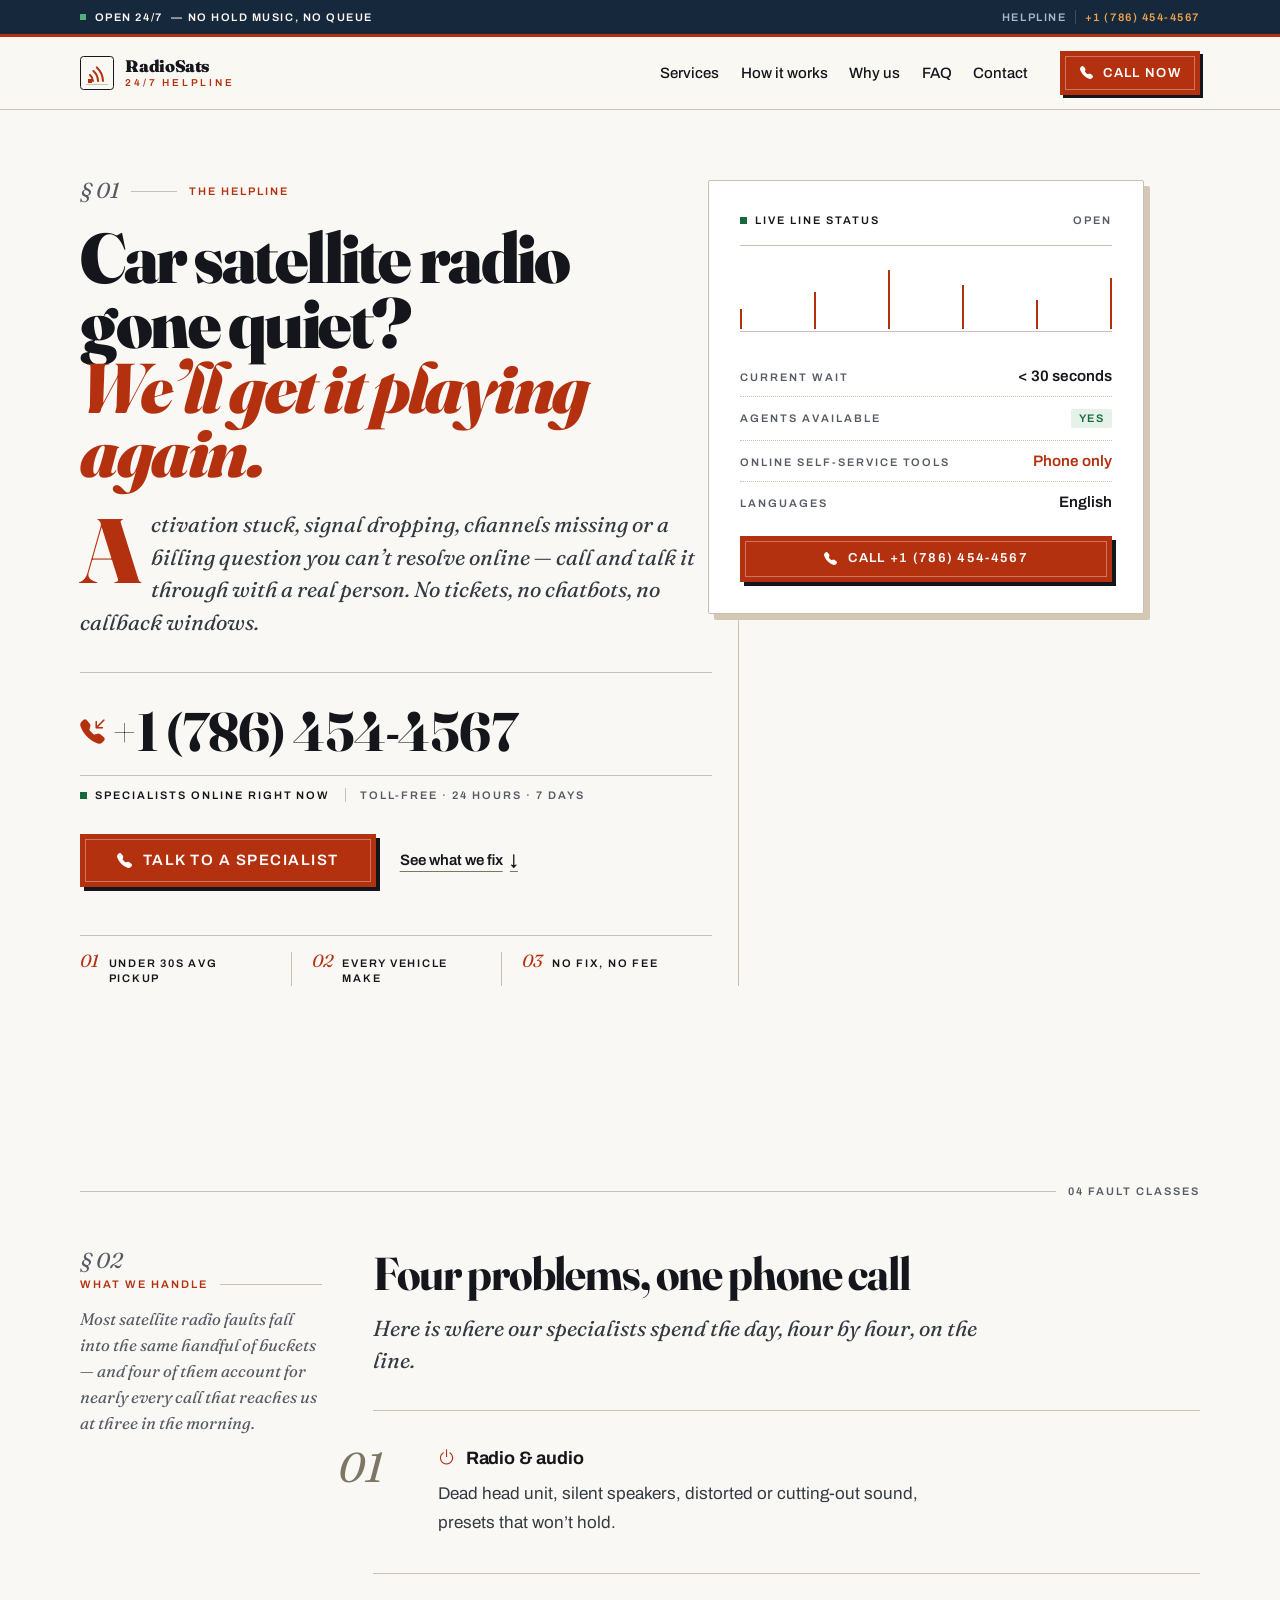
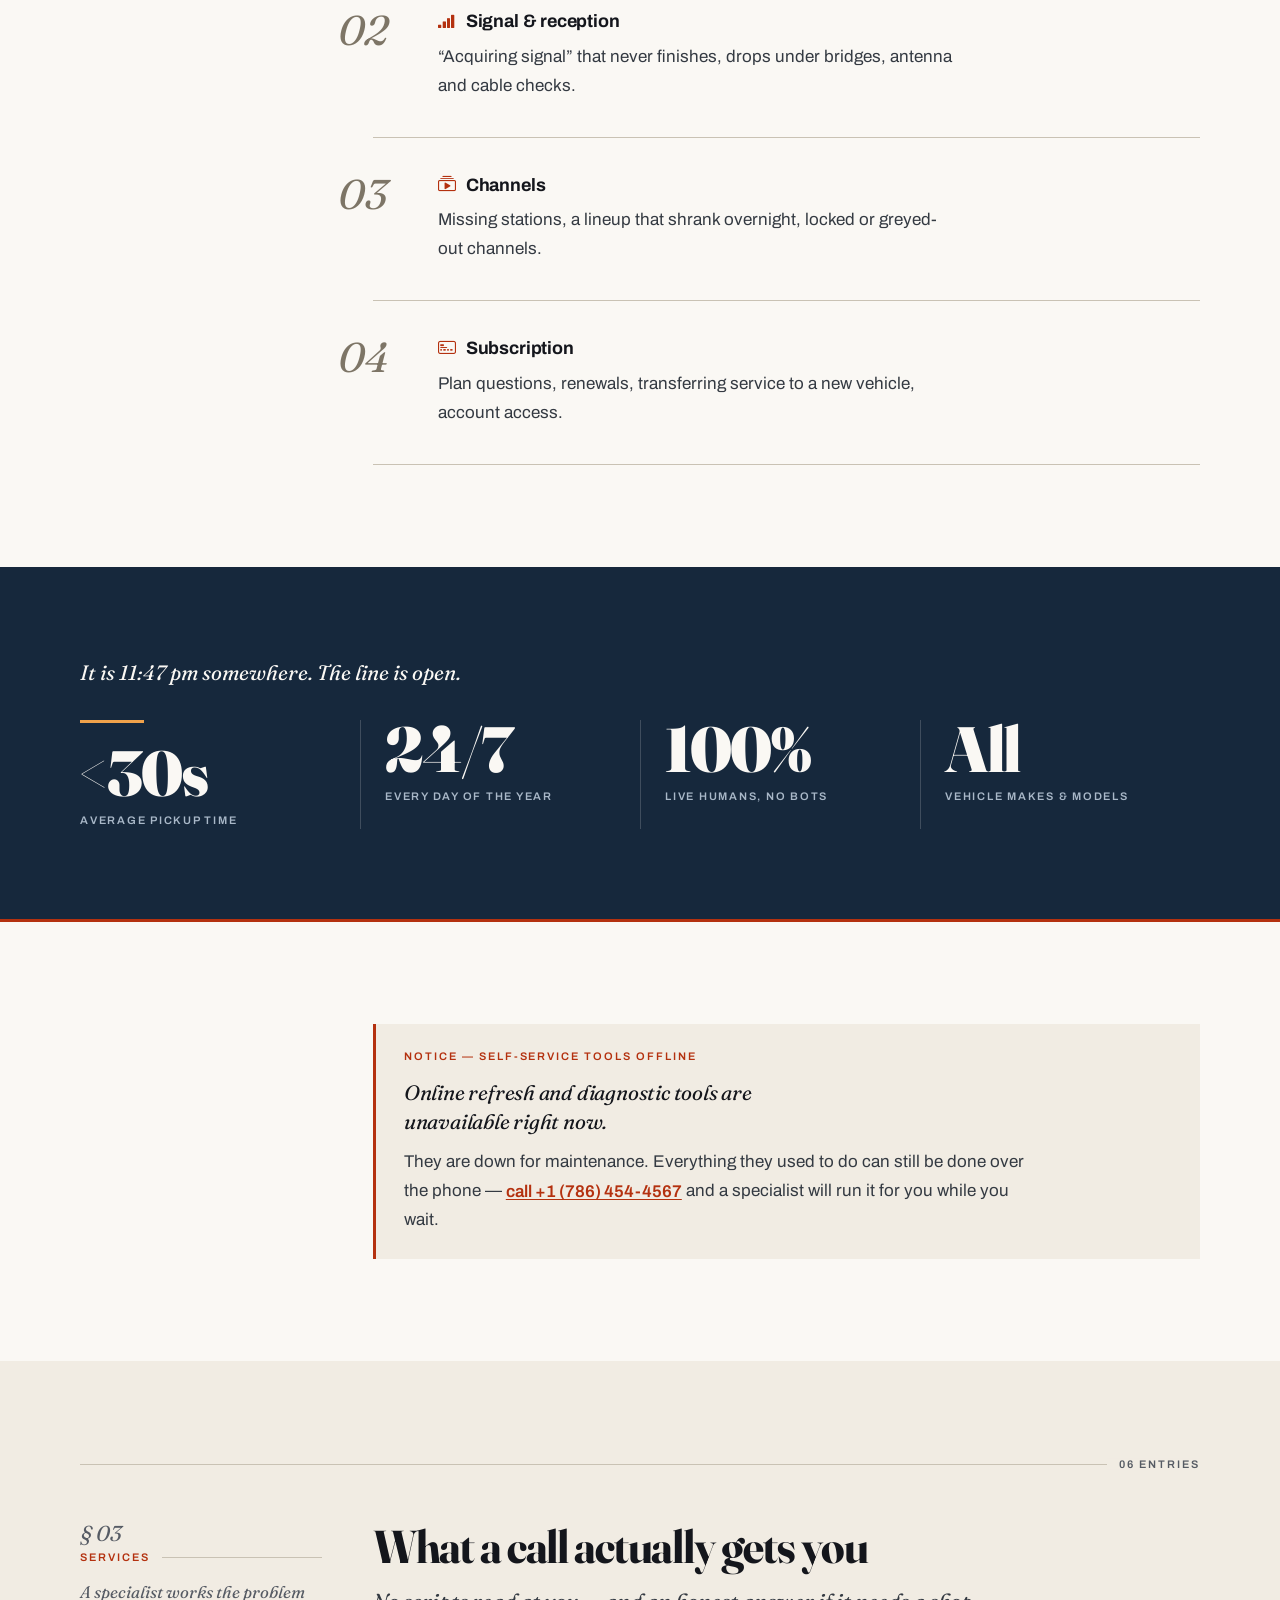
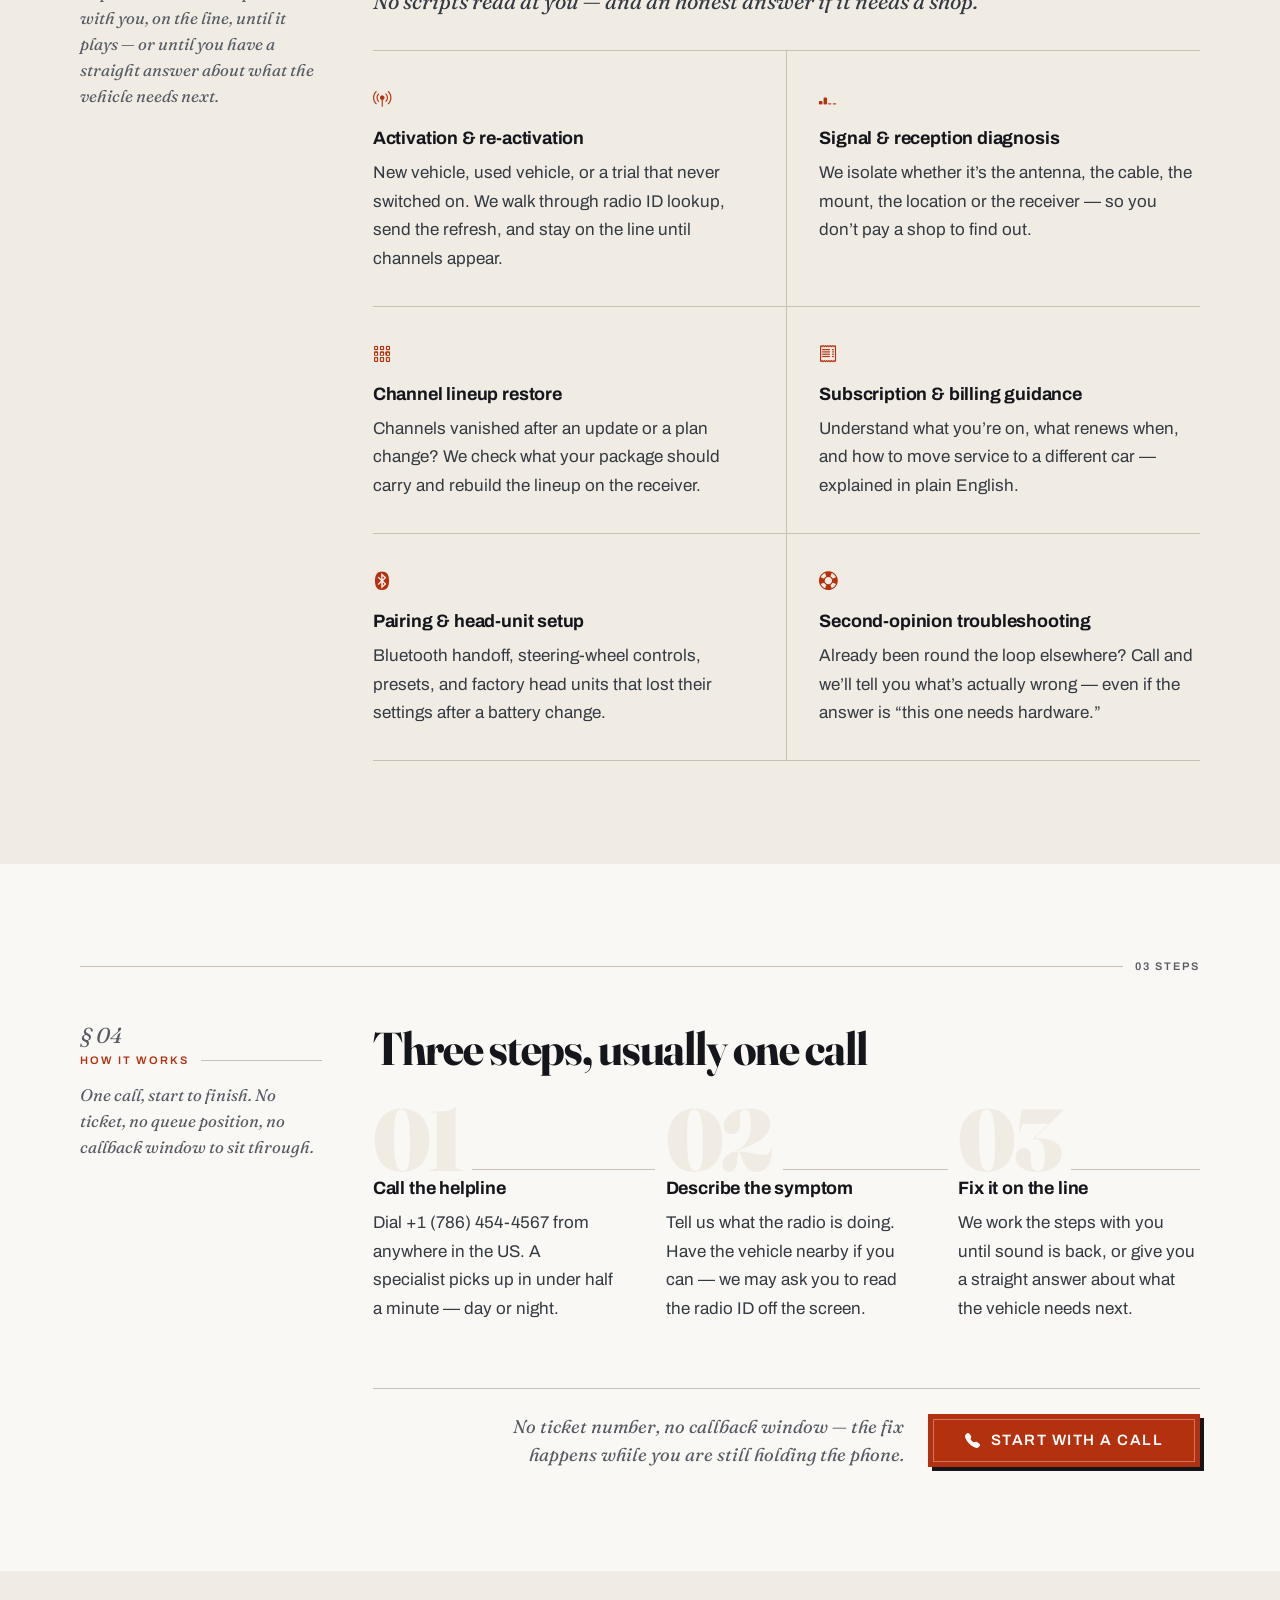
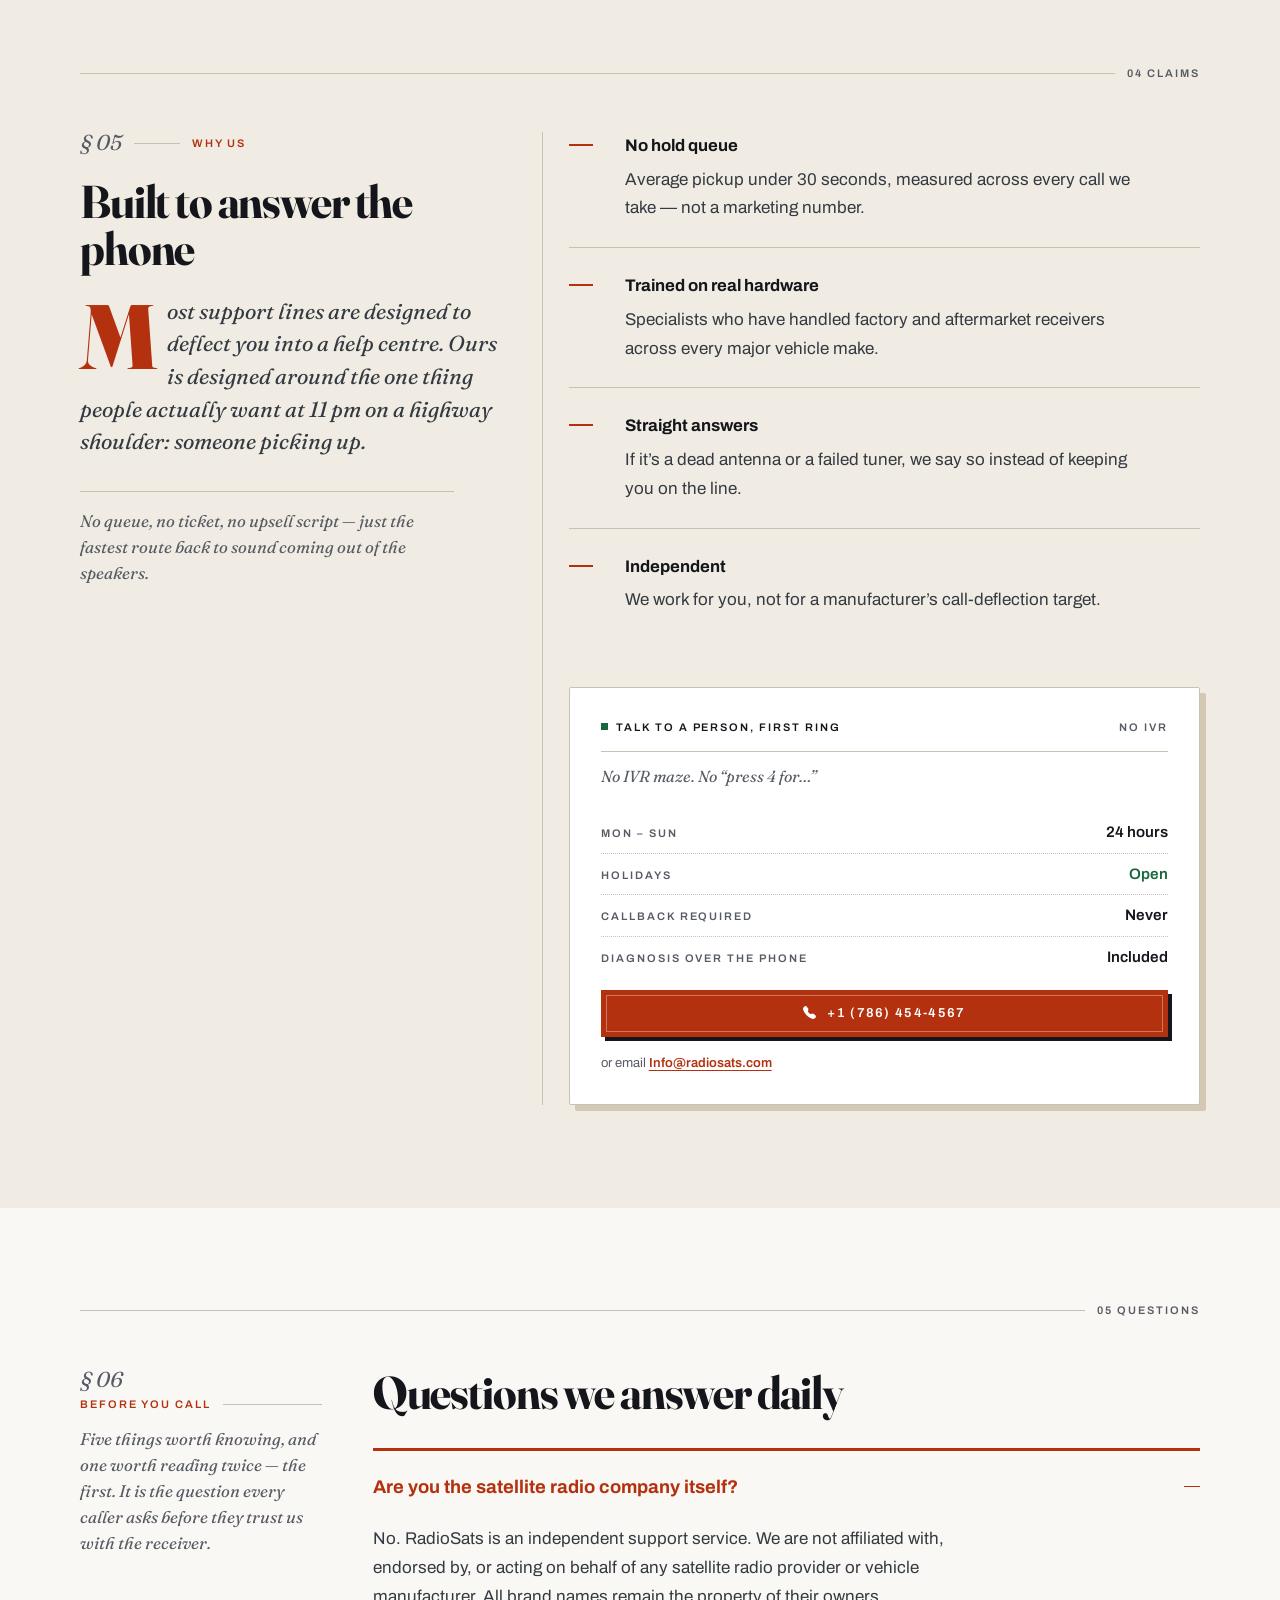
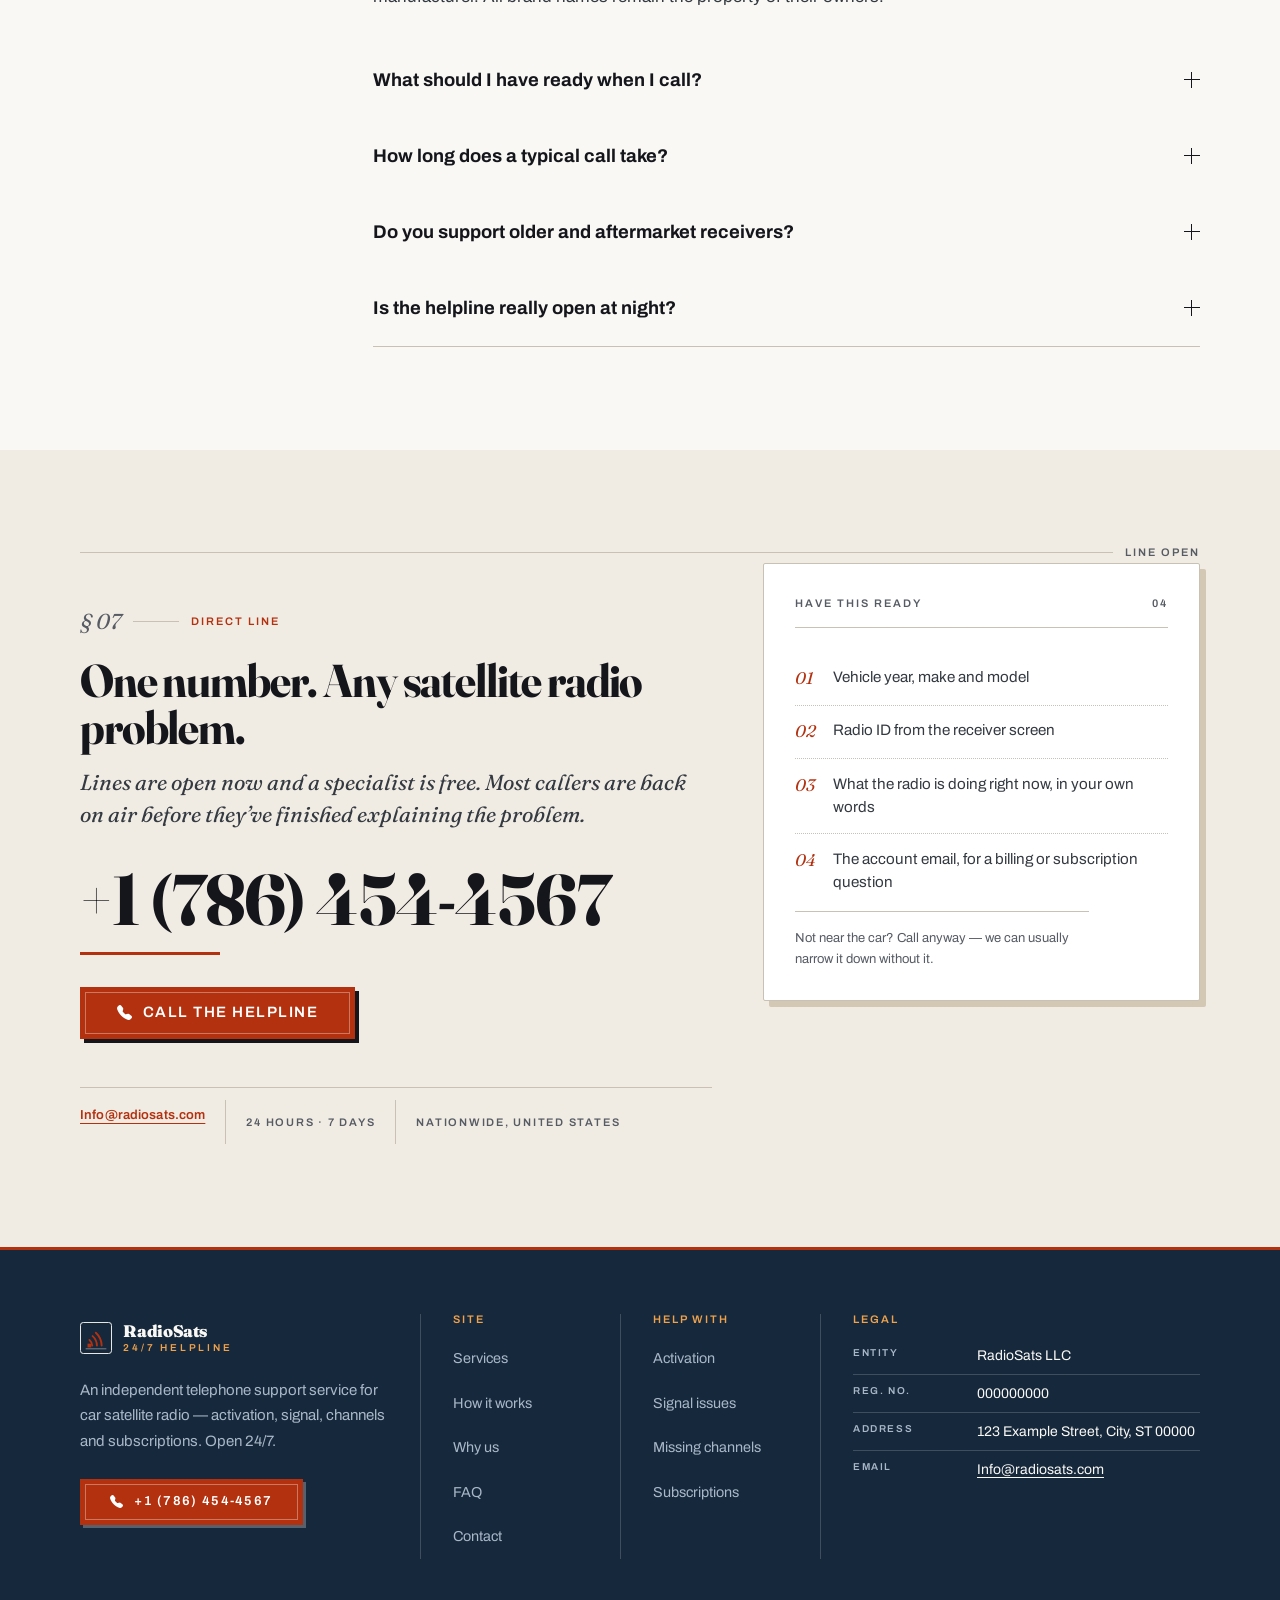
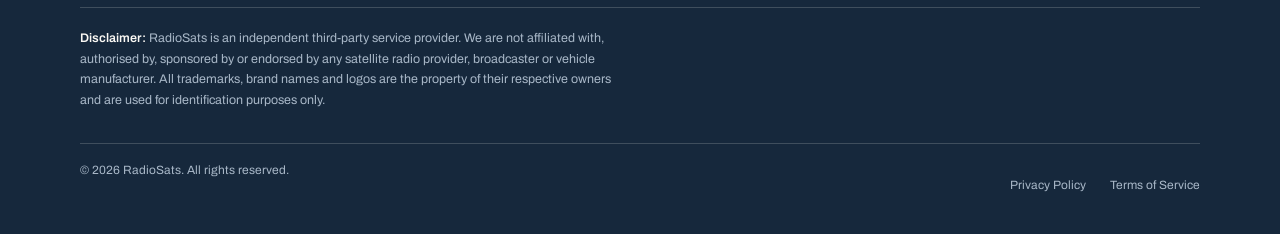
==== commit c82de2ae: "Set real brand name, helpline number, email and domain Replaces the template placeholders throughout" ====
--- a/index.html
+++ b/index.html
@@ -7,27 +7,27 @@
 
   <!-- ====================================================================
        EDIT THESE 6 THINGS AND THE SITE IS YOURS
-       1. Brand name ......... find/replace  RadioSat Support
-       2. Phone (display) .... find/replace  +1 (000) 000-0000
-       3. Phone (tel: link) .. find/replace  +10000000000
-       4. Email .............. find/replace  support@example.com
-       5. Domain ............. find/replace  https://example.com
+       1. Brand name ......... find/replace  RadioSats
+       2. Phone (display) .... find/replace  +1 (786) 454-4567
+       3. Phone (tel: link) .. find/replace  +17864544567
+       4. Email .............. find/replace  Info@radiosats.com
+       5. Domain ............. find/replace  https://radiosats.com
        6. Legal entity ....... see the footer block near the bottom
        Brand colours live in assets/css/style.css  ->  :root
        ==================================================================== -->
 
-  <title>RadioSat Support — 24/7 Car Satellite Radio Help Line</title>
+  <title>RadioSats — 24/7 Car Satellite Radio Help Line</title>
   <meta name="description"
     content="Independent 24/7 phone support for car satellite radio. Talk to a live specialist about activation, weak signal, missing channels and subscription questions. Average pickup under 30 seconds.">
-  <link rel="canonical" href="https://example.com/">
+  <link rel="canonical" href="https://radiosats.com/">
 
   <!-- Open Graph -->
   <meta property="og:type" content="website">
-  <meta property="og:title" content="RadioSat Support — 24/7 Car Satellite Radio Help Line">
+  <meta property="og:title" content="RadioSats — 24/7 Car Satellite Radio Help Line">
   <meta property="og:description"
     content="Live specialists on the phone 24/7 for activation, signal, channel and subscription issues.">
-  <meta property="og:url" content="https://example.com/">
-  <meta property="og:image" content="https://example.com/assets/img/og-cover.png">
+  <meta property="og:url" content="https://radiosats.com/">
+  <meta property="og:image" content="https://radiosats.com/assets/img/og-cover.png">
 
   <link rel="icon" type="image/svg+xml" href="assets/img/favicon.svg">
 
@@ -56,10 +56,10 @@
   {
     "@context": "https://schema.org",
     "@type": "LocalBusiness",
-    "name": "RadioSat Support",
-    "url": "https://example.com/",
-    "email": "support@example.com",
-    "telephone": "+1 (000) 000-0000",
+    "name": "RadioSats",
+    "url": "https://radiosats.com/",
+    "email": "Info@radiosats.com",
+    "telephone": "+1 (786) 454-4567",
     "description": "Independent 24/7 telephone support service for car satellite radio activation, signal, channel and subscription issues.",
     "openingHoursSpecification": {
       "@type": "OpeningHoursSpecification",
@@ -85,7 +85,7 @@
       <p>
         <span class="topbar__lab">Helpline</span>
         <span class="topbar__sep" aria-hidden="true"></span>
-        <a class="topbar__num" href="tel:+10000000000" data-call>+1 (000) 000-0000</a>
+        <a class="topbar__num" href="tel:+17864544567" data-call>+1 (786) 454-4567</a>
       </p>
     </div>
   </div>
@@ -105,7 +105,7 @@
             <path d="M6 28.5h22" stroke="#C9C2B4" stroke-width="1"/>
           </svg>
           <span class="brand-word">
-            <span class="brand-name">RadioSat Support</span>
+            <span class="brand-name">RadioSats</span>
             <span class="brand-sub">24/7 Helpline</span>
           </span>
         </a>
@@ -123,7 +123,7 @@
             <li class="nav-item"><a class="nav-link" href="#faq">FAQ</a></li>
             <li class="nav-item"><a class="nav-link" href="#contact">Contact</a></li>
           </ul>
-          <a class="btn-call btn-call-sm nav-cta" href="tel:+10000000000" data-call>
+          <a class="btn-call btn-call-sm nav-cta" href="tel:+17864544567" data-call>
             <i class="bi bi-telephone-fill" aria-hidden="true"></i>Call now
           </a>
         </div>
@@ -160,9 +160,9 @@
 
             <hr class="hair">
 
-            <a class="phone-hero" href="tel:+10000000000" data-call>
+            <a class="phone-hero" href="tel:+17864544567" data-call>
               <i class="bi bi-telephone-inbound-fill" aria-hidden="true"></i>
-              <span>+1 (000) 000-0000</span>
+              <span>+1 (786) 454-4567</span>
             </a>
 
             <p class="liveness">
@@ -172,7 +172,7 @@
             </p>
 
             <div class="cta-row">
-              <a class="btn-call btn-call-lg" href="tel:+10000000000" data-call>
+              <a class="btn-call btn-call-lg" href="tel:+17864544567" data-call>
                 <i class="bi bi-telephone-fill" aria-hidden="true"></i>Talk to a specialist
               </a>
               <a class="link-cta" href="#services">See what we fix <span aria-hidden="true">&darr;</span></a>
@@ -203,9 +203,9 @@
                 <div><dt>Languages</dt><dd>English</dd></div>
               </dl>
 
-              <a class="btn-call btn-call-block" href="tel:+10000000000" data-call>
+              <a class="btn-call btn-call-block" href="tel:+17864544567" data-call>
                 <i class="bi bi-telephone-fill" aria-hidden="true"></i>
-                <span class="num">Call +1 (000) 000-0000</span>
+                <span class="num">Call +1 (786) 454-4567</span>
               </a>
             </div>
           </div>
@@ -309,7 +309,7 @@
               <p>
                 They are down for maintenance. Everything they used to do can still be done over
                 the phone &mdash;
-                <a class="link-inline" href="tel:+10000000000" data-call>call +1 (000) 000-0000</a>
+                <a class="link-inline" href="tel:+17864544567" data-call>call +1 (786) 454-4567</a>
                 and a specialist will run it for you while you wait.
               </p>
             </div>
@@ -403,7 +403,7 @@
               <div class="step reveal">
                 <p class="step-ghost" aria-hidden="true">01</p>
                 <h3>Call the helpline</h3>
-                <p>Dial +1 (000) 000-0000 from anywhere in the US. A specialist picks up in under
+                <p>Dial +1 (786) 454-4567 from anywhere in the US. A specialist picks up in under
                   half a minute &mdash; day or night.</p>
               </div>
 
@@ -424,7 +424,7 @@
 
             <div class="how-close">
               <p>No ticket number, no callback window &mdash; the fix happens while you are still holding the phone.</p>
-              <a class="btn-call btn-call-lg" href="tel:+10000000000" data-call>
+              <a class="btn-call btn-call-lg" href="tel:+17864544567" data-call>
                 <i class="bi bi-telephone-fill" aria-hidden="true"></i>Start with a call
               </a>
             </div>
@@ -508,12 +508,12 @@
                 <div><dt>Diagnosis over the phone</dt><dd>Included</dd></div>
               </dl>
 
-              <a class="btn-call btn-call-block" href="tel:+10000000000" data-call>
+              <a class="btn-call btn-call-block" href="tel:+17864544567" data-call>
                 <i class="bi bi-telephone-fill" aria-hidden="true"></i>
-                <span class="num">+1 (000) 000-0000</span>
+                <span class="num">+1 (786) 454-4567</span>
               </a>
 
-              <p class="proof-foot">or email <a href="mailto:support@example.com">support@example.com</a></p>
+              <p class="proof-foot">or email <a href="mailto:Info@radiosats.com">Info@radiosats.com</a></p>
             </div>
           </div>
         </div>
@@ -548,7 +548,7 @@
                 </h3>
                 <div id="faq1" class="accordion-collapse collapse show" data-bs-parent="#faqAccordion">
                   <div class="accordion-body">
-                    No. RadioSat Support is an independent support service. We are not affiliated
+                    No. RadioSats is an independent support service. We are not affiliated
                     with, endorsed by, or acting on behalf of any satellite radio provider or
                     vehicle manufacturer. All brand names remain the property of their owners.
                   </div>
@@ -647,17 +647,17 @@
               they&rsquo;ve finished explaining the problem.
             </p>
 
-            <a class="phone-contact" href="tel:+10000000000" data-call>+1 (000) 000-0000</a>
+            <a class="phone-contact" href="tel:+17864544567" data-call>+1 (786) 454-4567</a>
             <span class="mark-wide" aria-hidden="true"></span>
 
             <div class="cta-row">
-              <a class="btn-call btn-call-lg" href="tel:+10000000000" data-call>
+              <a class="btn-call btn-call-lg" href="tel:+17864544567" data-call>
                 <i class="bi bi-telephone-fill" aria-hidden="true"></i>Call the helpline
               </a>
             </div>
 
             <ul class="contact-meta" role="list">
-              <li><a href="mailto:support@example.com">support@example.com</a></li>
+              <li><a href="mailto:Info@radiosats.com">Info@radiosats.com</a></li>
               <li><span>24 hours &middot; 7 days</span></li>
               <li><span>Nationwide, United States</span></li>
             </ul>
@@ -701,7 +701,7 @@
               <path d="M6 28.5h22" stroke="currentColor" stroke-opacity=".45" stroke-width="1"/>
             </svg>
             <span class="brand-word">
-              <span class="brand-name">RadioSat Support</span>
+              <span class="brand-name">RadioSats</span>
               <span class="brand-sub">24/7 Helpline</span>
             </span>
           </a>
@@ -711,9 +711,9 @@
             signal, channels and subscriptions. Open 24/7.
           </p>
 
-          <a class="btn-call" href="tel:+10000000000" data-call>
+          <a class="btn-call" href="tel:+17864544567" data-call>
             <i class="bi bi-telephone-fill" aria-hidden="true"></i>
-            <span class="num">+1 (000) 000-0000</span>
+            <span class="num">+1 (786) 454-4567</span>
           </a>
         </div>
 
@@ -742,10 +742,10 @@
           <h3 class="foot-head">Legal</h3>
           <!-- ==== EDIT: your real registered entity details ==== -->
           <dl class="entity">
-            <div><dt>Entity</dt><dd>RadioSat Support LLC</dd></div>
+            <div><dt>Entity</dt><dd>RadioSats LLC</dd></div>
             <div><dt>Reg. no.</dt><dd class="num">000000000</dd></div>
             <div><dt>Address</dt><dd>123 Example Street, City, ST 00000</dd></div>
-            <div><dt>Email</dt><dd><a href="mailto:support@example.com">support@example.com</a></dd></div>
+            <div><dt>Email</dt><dd><a href="mailto:Info@radiosats.com">Info@radiosats.com</a></dd></div>
           </dl>
         </div>
 
@@ -753,7 +753,7 @@
 
       <div class="disclaimer">
         <p>
-          <strong>Disclaimer:</strong> RadioSat Support is an independent third-party service
+          <strong>Disclaimer:</strong> RadioSats is an independent third-party service
           provider. We are not affiliated with, authorised by, sponsored by or endorsed by any
           satellite radio provider, broadcaster or vehicle manufacturer. All trademarks, brand
           names and logos are the property of their respective owners and are used for
@@ -762,7 +762,7 @@
       </div>
 
       <div class="footer-bottom">
-        <span>&copy; <span id="year">2026</span> RadioSat Support. All rights reserved.</span>
+        <span>&copy; <span id="year">2026</span> RadioSats. All rights reserved.</span>
         <ul role="list">
           <li><a href="privacy.html">Privacy Policy</a></li>
           <li><a href="terms.html">Terms of Service</a></li>
@@ -773,11 +773,11 @@
 
   <!-- ================================================= MOBILE CALL BAR -->
   <div class="call-bar">
-    <a href="tel:+10000000000" data-call>
+    <a href="tel:+17864544567" data-call>
       <span class="call-bar__ico" aria-hidden="true"><i></i><i></i><i></i><i></i></span>
       <span class="call-bar__txt">
         <span class="call-bar__lab">Line open &middot; 24 hours</span>
-        <span class="call-bar__num">+1 (000) 000-0000</span>
+        <span class="call-bar__num">+1 (786) 454-4567</span>
       </span>
       <span class="call-bar__act"><i class="bi bi-telephone-fill" aria-hidden="true"></i><span class="t">Call</span></span>
     </a>
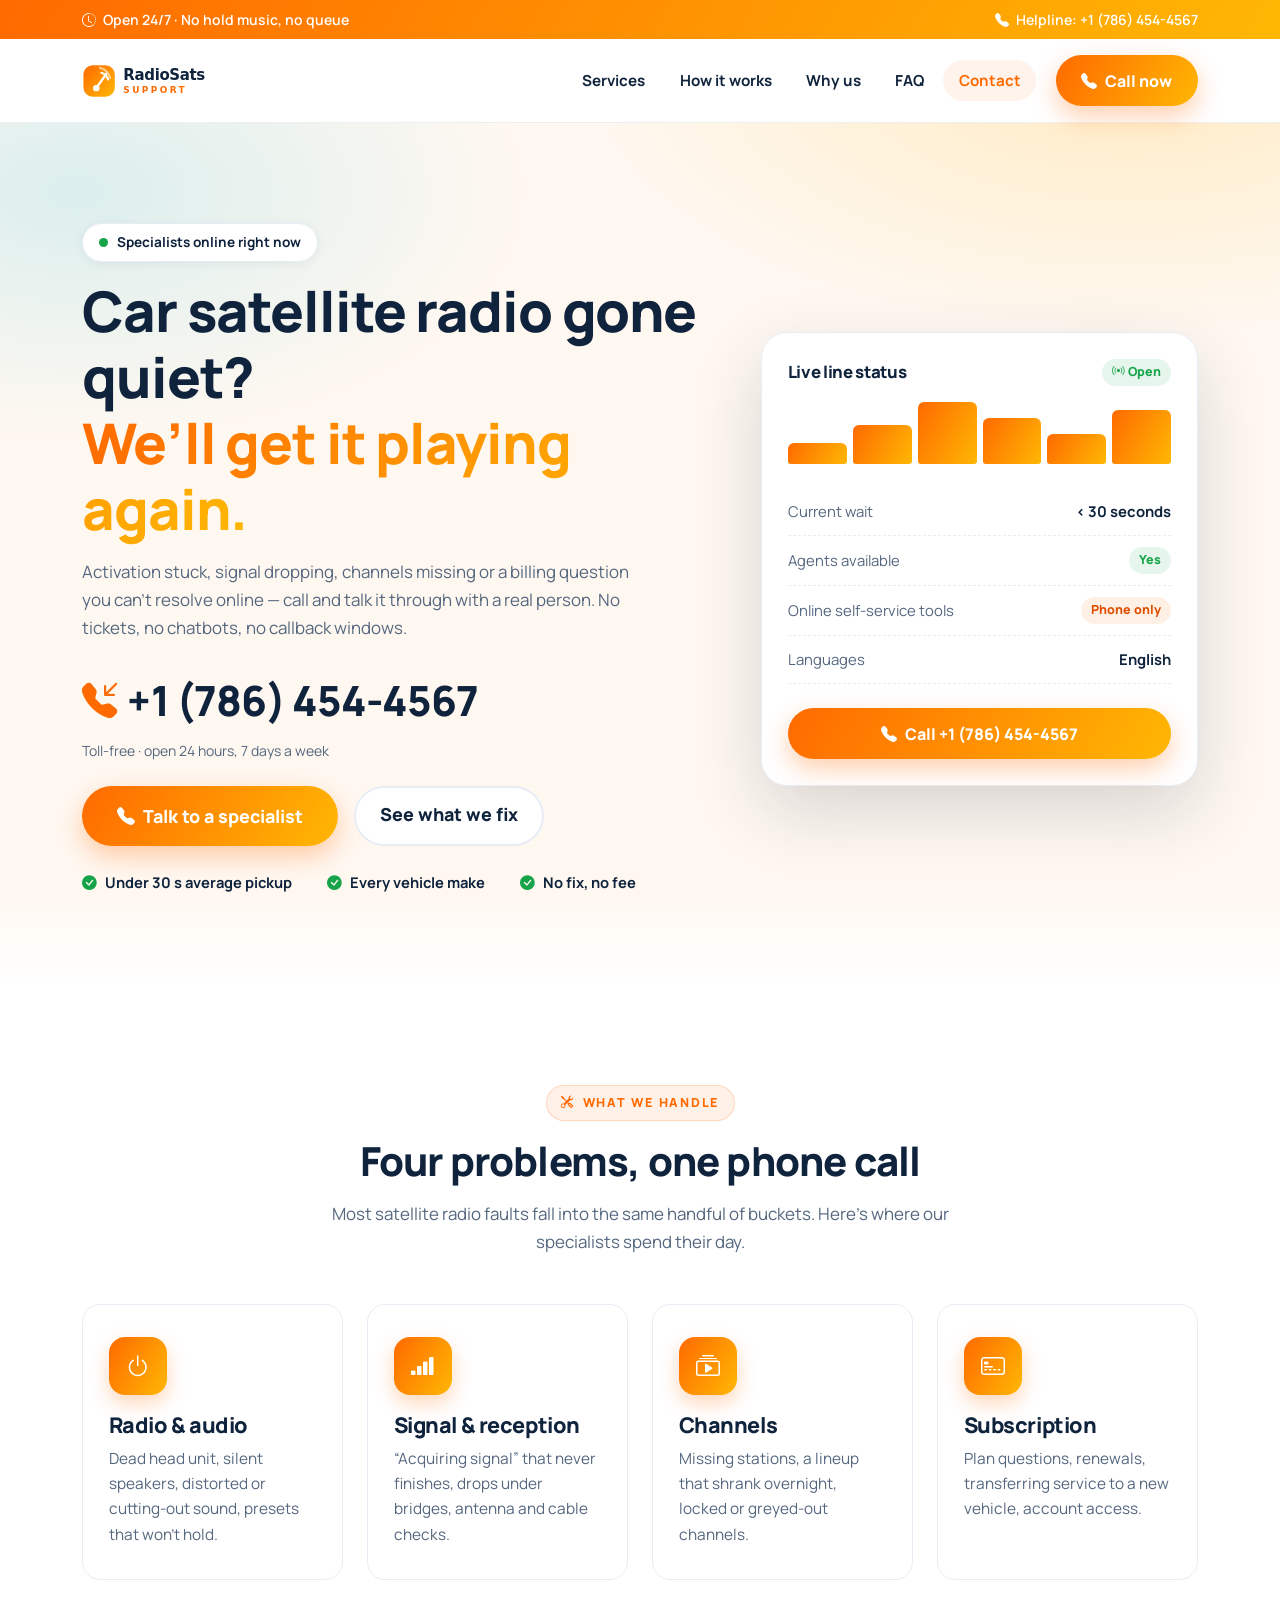
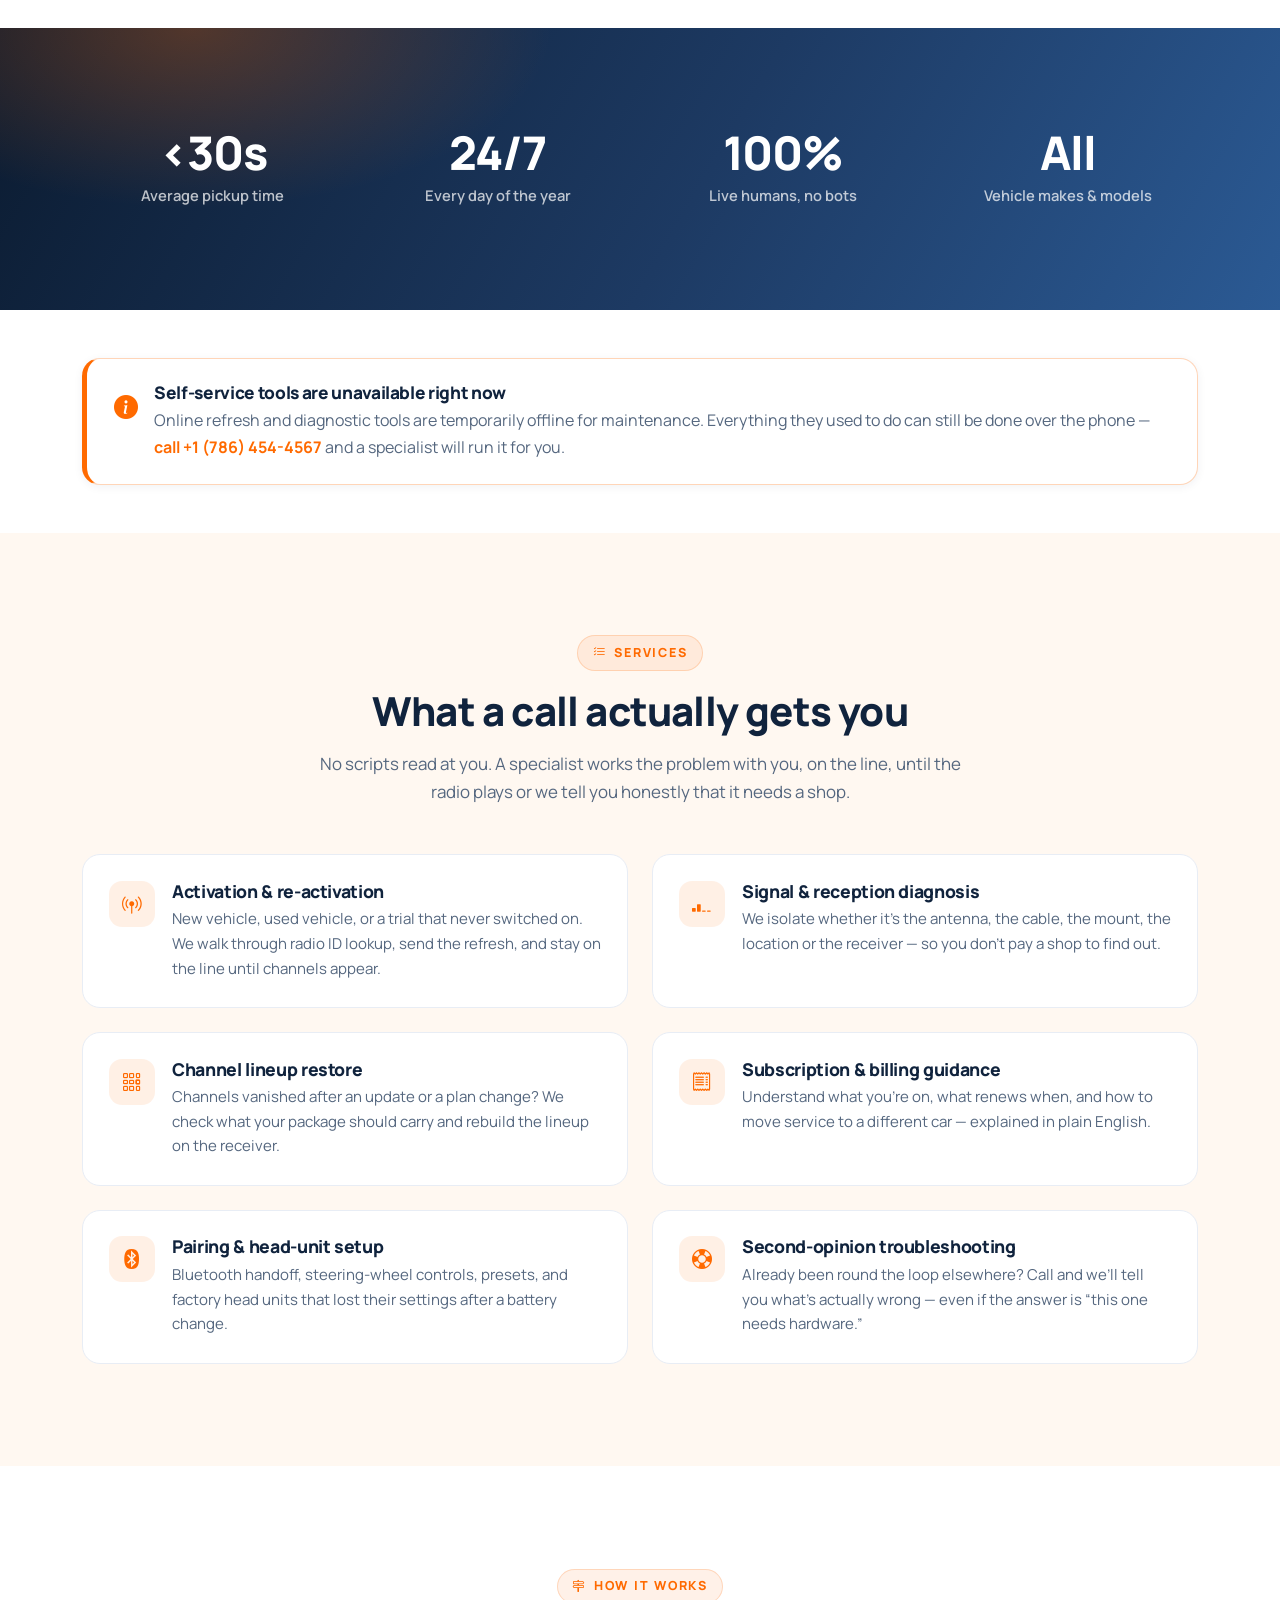
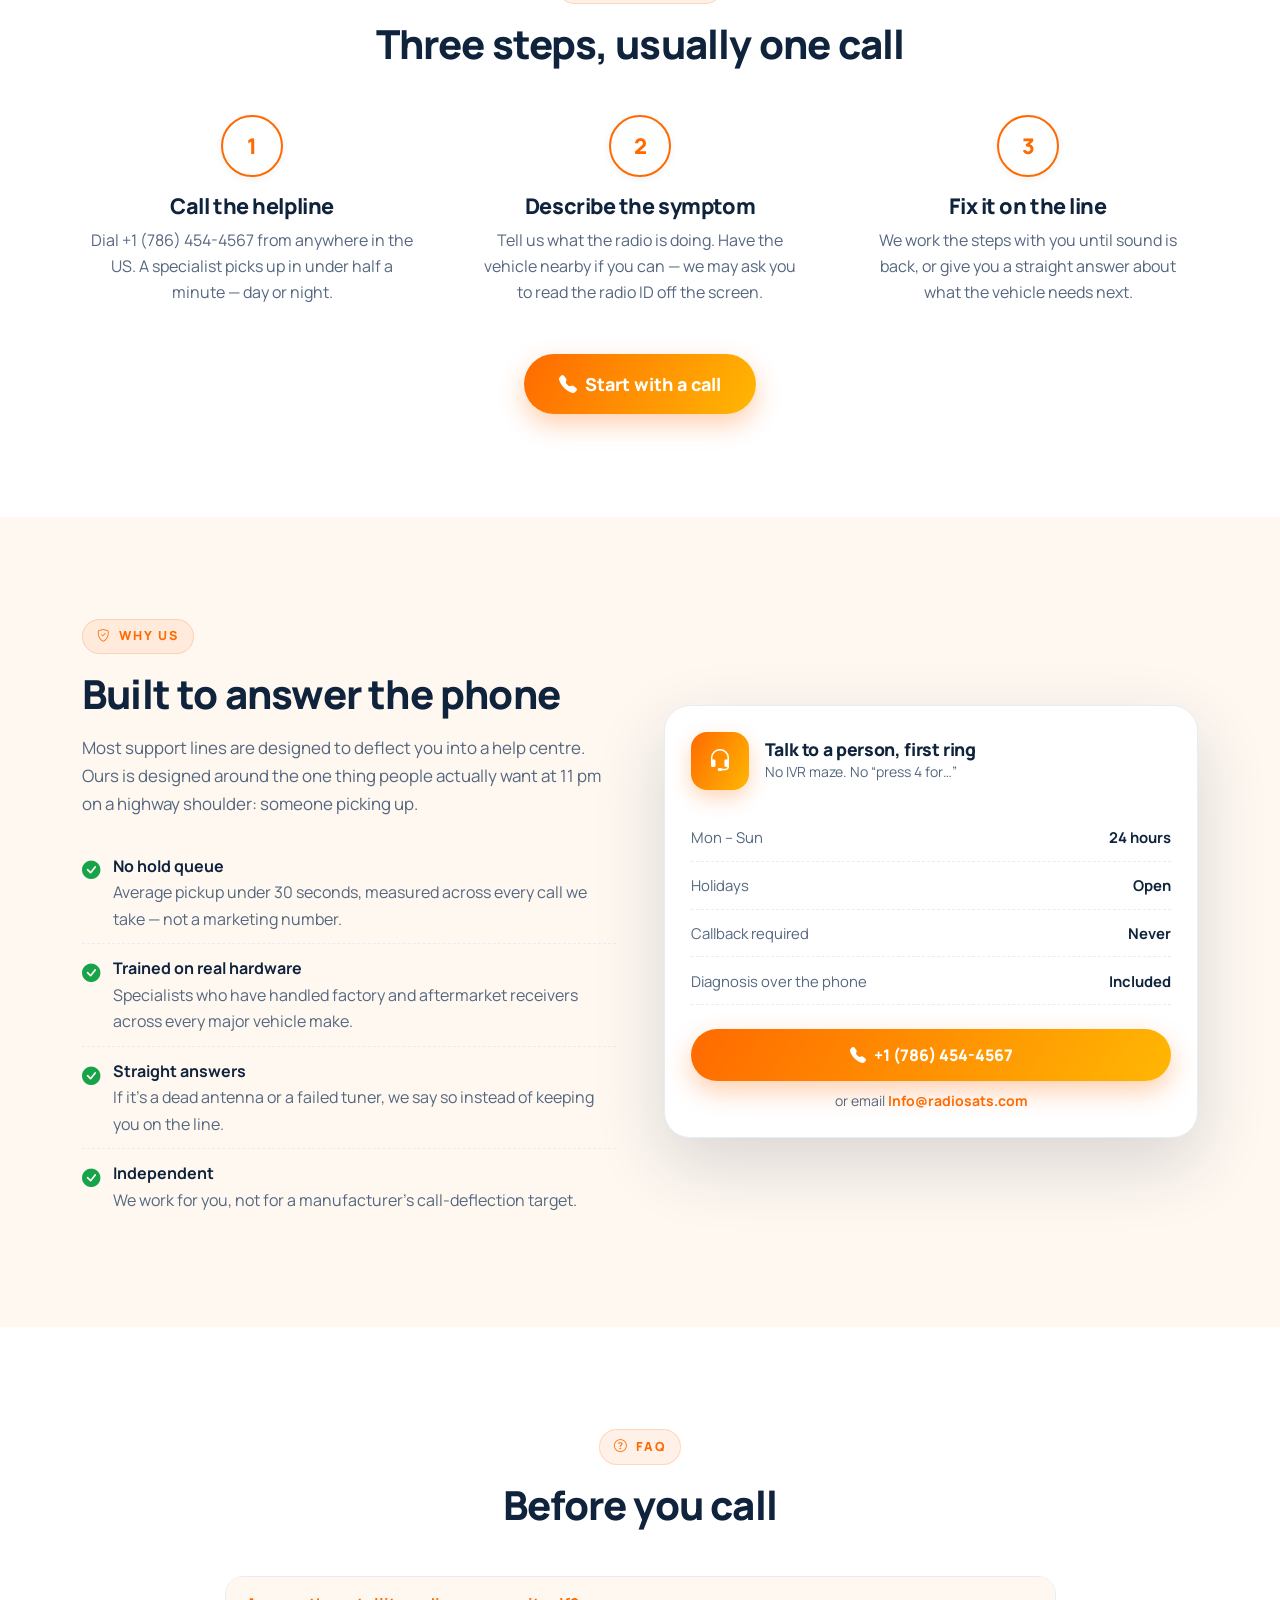
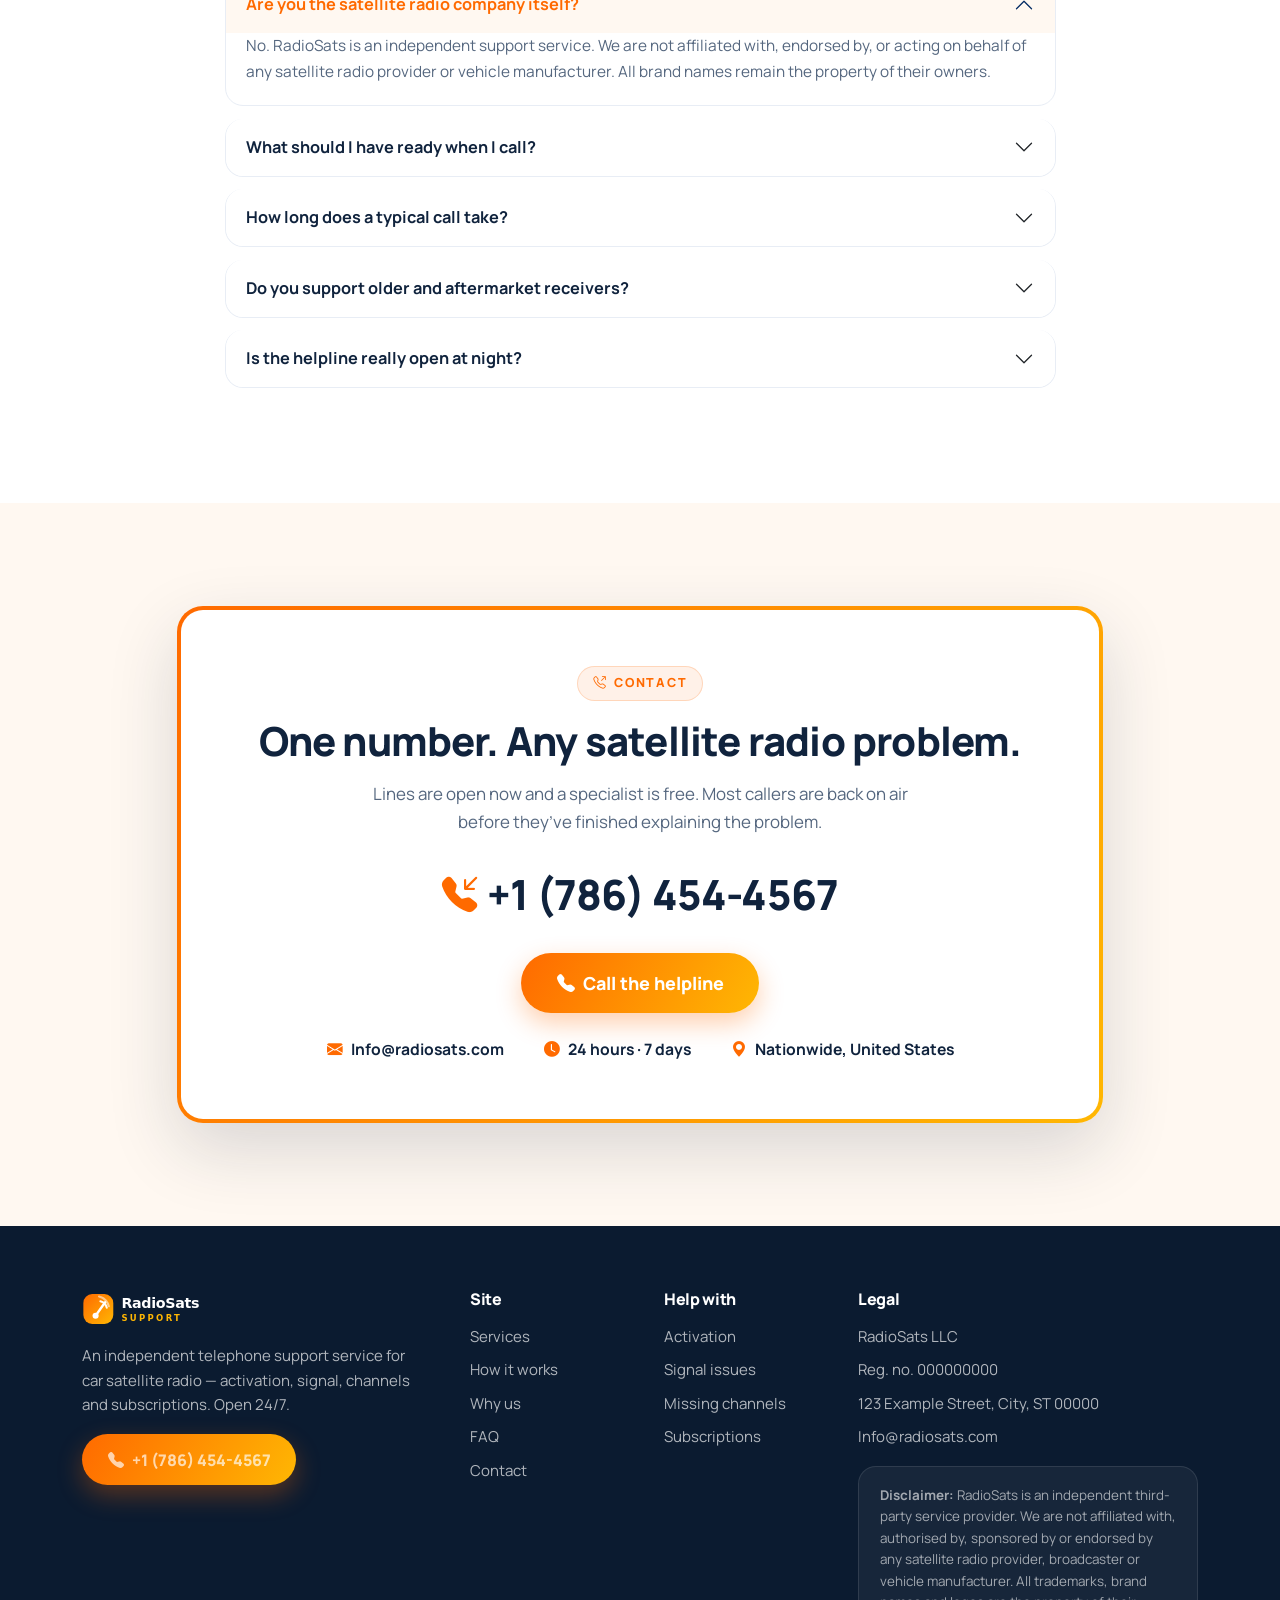
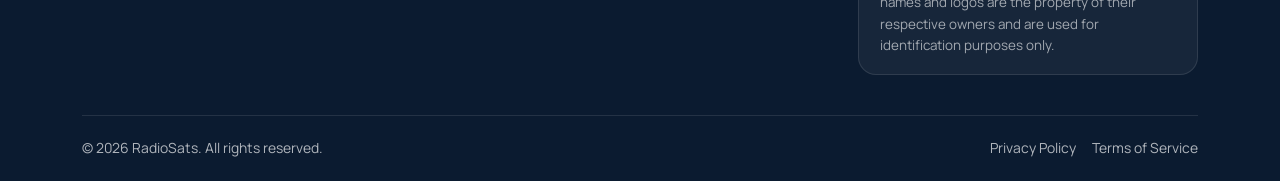
==== commit 090585c6: "Restore the original orange design, keeping the real brand details The deep-red editorial redesign w" ====
--- a/index.html
+++ b/index.html
@@ -31,25 +31,16 @@
 
   <link rel="icon" type="image/svg+xml" href="assets/img/favicon.svg">
 
-  <!-- Fonts — both families requested as variable ranges, Fraunces roman + italic -->
+  <!-- Fonts -->
   <link rel="preconnect" href="https://fonts.googleapis.com">
   <link rel="preconnect" href="https://fonts.gstatic.com" crossorigin>
-  <link rel="stylesheet"
-    href="https://fonts.googleapis.com/css2?family=Archivo:wght@400..700&family=Fraunces:ital,opsz,wght@0,9..144,400..900;1,9..144,400..900&display=swap">
-
-  <!-- Bootstrap 5.3 + icons (grid, collapse, accordion only) -->
+  <link href="https://fonts.googleapis.com/css2?family=Manrope:wght@400;500;600;700;800&display=swap" rel="stylesheet">
+
+  <!-- Bootstrap 5.3 + icons -->
   <link href="https://cdn.jsdelivr.net/npm/bootstrap@5.3.3/dist/css/bootstrap.min.css" rel="stylesheet">
   <link href="https://cdn.jsdelivr.net/npm/bootstrap-icons@1.11.3/font/bootstrap-icons.css" rel="stylesheet">
 
   <link rel="stylesheet" href="assets/css/style.css">
-
-  <!-- If scripting is off, nothing that reveals on scroll may stay hidden. -->
-  <noscript>
-    <style>
-      .reveal { opacity: 1 !important; transform: none !important; }
-      .sec-rule::before { transform: scaleX(1) !important; }
-    </style>
-  </noscript>
 
   <!-- Local business schema (helps Google show the phone number) -->
   <script type="application/ld+json">
@@ -73,477 +64,423 @@
 
 <body>
 
-  <a class="skip-link" href="#top">Skip to content</a>
-
-  <!-- =========================================================== TOPBAR -->
-  <div class="topbar">
-    <div class="container topbar__in">
-      <p>
-        <span class="live-dot" aria-hidden="true"></span>
-        Open 24/7<span class="d-none d-sm-inline"> &mdash; no hold music, no queue</span>
-      </p>
-      <p>
-        <span class="topbar__lab">Helpline</span>
-        <span class="topbar__sep" aria-hidden="true"></span>
-        <a class="topbar__num" href="tel:+17864544567" data-call>+1 (786) 454-4567</a>
-      </p>
+  <!-- ============================================================ HEADER -->
+  <div class="topbar py-2">
+    <div class="container">
+      <div class="d-flex flex-wrap justify-content-between align-items-center gap-2">
+        <span><i class="bi bi-clock-history me-1"></i> Open 24/7 · No hold music, no queue</span>
+        <a href="tel:+17864544567" data-call>
+          <i class="bi bi-telephone-fill me-1"></i> Helpline: +1 (786) 454-4567
+        </a>
+      </div>
     </div>
   </div>
 
-  <!-- =========================================================== HEADER -->
   <header class="site-header sticky-top" id="siteHeader">
     <div class="container">
-      <nav class="navbar navbar-expand-lg" aria-label="Primary">
-
-        <a class="brand" href="#top">
-          <svg class="brand-mark" width="34" height="34" viewBox="0 0 34 34" aria-hidden="true" focusable="false">
-            <rect x=".5" y=".5" width="33" height="33" rx="3" fill="none" stroke="currentColor" stroke-width="1"/>
-            <rect x="8" y="23" width="4" height="4" fill="#B4310F"/>
-            <path d="M13 25a9 9 0 0 0-3-6" fill="none" stroke="#B4310F" stroke-width="2" stroke-linecap="round"/>
-            <path d="M18 25a14 14 0 0 0-4.6-10" fill="none" stroke="#B4310F" stroke-width="2" stroke-linecap="round"/>
-            <path d="M23 25a19 19 0 0 0-6.2-13.6" fill="none" stroke="#B4310F" stroke-width="2" stroke-linecap="round"/>
-            <path d="M6 28.5h22" stroke="#C9C2B4" stroke-width="1"/>
-          </svg>
-          <span class="brand-word">
-            <span class="brand-name">RadioSats</span>
-            <span class="brand-sub">24/7 Helpline</span>
-          </span>
+      <nav class="navbar navbar-expand-lg py-3">
+        <a class="navbar-brand" href="#top">
+          <img src="assets/img/logo.svg" alt="RadioSats">
         </a>
 
         <button class="navbar-toggler" type="button" data-bs-toggle="collapse" data-bs-target="#mainNav"
           aria-controls="mainNav" aria-expanded="false" aria-label="Toggle navigation">
-          <i aria-hidden="true"></i><i aria-hidden="true"></i><i aria-hidden="true"></i>
+          <span class="navbar-toggler-icon"></span>
         </button>
 
         <div class="collapse navbar-collapse justify-content-end" id="mainNav">
-          <ul class="navbar-nav align-items-lg-center" role="list">
+          <ul class="navbar-nav align-items-lg-center gap-lg-1">
             <li class="nav-item"><a class="nav-link" href="#services">Services</a></li>
             <li class="nav-item"><a class="nav-link" href="#how">How it works</a></li>
             <li class="nav-item"><a class="nav-link" href="#why-us">Why us</a></li>
             <li class="nav-item"><a class="nav-link" href="#faq">FAQ</a></li>
             <li class="nav-item"><a class="nav-link" href="#contact">Contact</a></li>
+            <li class="nav-item ms-lg-3 mt-3 mt-lg-0">
+              <a class="btn btn-call w-100" href="tel:+17864544567" data-call>
+                <i class="bi bi-telephone-fill me-2"></i>Call now
+              </a>
+            </li>
           </ul>
-          <a class="btn-call btn-call-sm nav-cta" href="tel:+17864544567" data-call>
-            <i class="bi bi-telephone-fill" aria-hidden="true"></i>Call now
-          </a>
-        </div>
-
+        </div>
       </nav>
     </div>
   </header>
 
-  <main id="top" tabindex="-1">
-
-    <!-- ================================================= § 01 — THE HERO -->
-    <section class="sec sec--hero sec--paper" id="hero">
-      <div class="container">
-        <div class="row sec-grid">
-
-          <div class="col-lg-7 hero__lead">
-            <p class="kicker">
-              <span class="folio">§ 01</span>
-              <i aria-hidden="true"></i>
-              <span class="k-name">The helpline</span>
-            </p>
-
-            <h1>
-              <span class="l">Car satellite radio</span>
-              <span class="l">gone quiet?</span>
-              <em>We&rsquo;ll get it playing again.</em>
+  <main id="top">
+
+    <!-- ============================================================ HERO -->
+    <section class="hero">
+      <div class="container">
+        <div class="row align-items-center g-5">
+
+          <div class="col-lg-7">
+            <span class="live-pill mb-3">
+              <span class="live-dot"></span> Specialists online right now
+            </span>
+
+            <h1 class="mb-3">
+              Car satellite radio gone quiet?<br>
+              <span class="grad-text">We&rsquo;ll get it playing again.</span>
             </h1>
 
-            <p class="deck drop">
+            <p class="lead-sm mb-4" style="max-width: 560px;">
               Activation stuck, signal dropping, channels missing or a billing question you
               can&rsquo;t resolve online &mdash; call and talk it through with a real person.
               No tickets, no chatbots, no callback windows.
             </p>
 
-            <hr class="hair">
-
-            <a class="phone-hero" href="tel:+17864544567" data-call>
-              <i class="bi bi-telephone-inbound-fill" aria-hidden="true"></i>
-              <span>+1 (786) 454-4567</span>
-            </a>
-
-            <p class="liveness">
-              <span class="lv"><span class="live-dot" aria-hidden="true"></span>Specialists online right now</span>
-              <span class="rule-v" aria-hidden="true"></span>
-              <span class="lv lv--muted">Toll-free &middot; 24 hours &middot; 7 days</span>
+            <div class="mb-4">
+              <a class="hero-phone" href="tel:+17864544567" data-call>
+                <i class="bi bi-telephone-inbound-fill"></i> +1 (786) 454-4567
+              </a>
+              <div class="small mt-1">Toll&#8209;free &middot; open 24 hours, 7 days a week</div>
+            </div>
+
+            <div class="d-flex flex-wrap gap-3 mb-4">
+              <a class="btn btn-call btn-call-lg" href="tel:+17864544567" data-call>
+                <i class="bi bi-telephone-fill me-2"></i>Talk to a specialist
+              </a>
+              <a class="btn btn-ghost btn-call-lg" href="#services">See what we fix</a>
+            </div>
+
+            <div class="d-flex flex-wrap trust-row">
+              <span><i class="bi bi-check-circle-fill"></i> Under 30&nbsp;s average pickup</span>
+              <span><i class="bi bi-check-circle-fill"></i> Every vehicle make</span>
+              <span><i class="bi bi-check-circle-fill"></i> No fix, no fee</span>
+            </div>
+          </div>
+
+          <div class="col-lg-5">
+            <div class="hero-card">
+              <div class="d-flex justify-content-between align-items-center mb-3">
+                <h3 class="mb-0" style="font-size:1.05rem;">Live line status</h3>
+                <span class="chip-ok"><i class="bi bi-broadcast me-1"></i>Open</span>
+              </div>
+
+              <div class="signal-row mb-4">
+                <i></i><i></i><i></i><i></i><i></i><i></i>
+              </div>
+
+              <div class="status-line">
+                <span>Current wait</span><b>&lt; 30 seconds</b>
+              </div>
+              <div class="status-line">
+                <span>Agents available</span><span class="chip-ok">Yes</span>
+              </div>
+              <div class="status-line">
+                <span>Online self&#8209;service tools</span><span class="chip-warn">Phone only</span>
+              </div>
+              <div class="status-line">
+                <span>Languages</span><b>English</b>
+              </div>
+
+              <a class="btn btn-call w-100 mt-4" href="tel:+17864544567" data-call>
+                <i class="bi bi-telephone-fill me-2"></i>Call +1 (786) 454-4567
+              </a>
+            </div>
+          </div>
+
+        </div>
+      </div>
+    </section>
+
+    <!-- ==================================================== FEATURE CARDS -->
+    <section class="section pb-0">
+      <div class="container">
+        <div class="text-center mb-5 reveal">
+          <span class="eyebrow"><i class="bi bi-tools"></i> What we handle</span>
+          <h2 class="mb-3">Four problems, one phone call</h2>
+          <p class="lead-sm mx-auto" style="max-width:640px;">
+            Most satellite radio faults fall into the same handful of buckets. Here&rsquo;s where
+            our specialists spend their day.
+          </p>
+        </div>
+
+        <div class="row g-4">
+          <div class="col-sm-6 col-lg-3 reveal">
+            <div class="feature-card">
+              <div class="feature-icon"><i class="bi bi-power"></i></div>
+              <h3>Radio &amp; audio</h3>
+              <p>Dead head unit, silent speakers, distorted or cutting-out sound, presets that
+                won&rsquo;t hold.</p>
+            </div>
+          </div>
+          <div class="col-sm-6 col-lg-3 reveal">
+            <div class="feature-card">
+              <div class="feature-icon"><i class="bi bi-reception-4"></i></div>
+              <h3>Signal &amp; reception</h3>
+              <p>&ldquo;Acquiring signal&rdquo; that never finishes, drops under bridges, antenna and
+                cable checks.</p>
+            </div>
+          </div>
+          <div class="col-sm-6 col-lg-3 reveal">
+            <div class="feature-card">
+              <div class="feature-icon"><i class="bi bi-collection-play"></i></div>
+              <h3>Channels</h3>
+              <p>Missing stations, a lineup that shrank overnight, locked or greyed-out channels.</p>
+            </div>
+          </div>
+          <div class="col-sm-6 col-lg-3 reveal">
+            <div class="feature-card">
+              <div class="feature-icon"><i class="bi bi-credit-card-2-front"></i></div>
+              <h3>Subscription</h3>
+              <p>Plan questions, renewals, transferring service to a new vehicle, account access.</p>
+            </div>
+          </div>
+        </div>
+      </div>
+    </section>
+
+    <!-- =========================================================== STATS -->
+    <section class="stats-band section my-5">
+      <div class="container">
+        <div class="row text-center g-4">
+          <div class="col-6 col-lg-3">
+            <div class="stat-num" data-count="30" data-prefix="&lt;" data-suffix="s">&lt;30s</div>
+            <div class="stat-label">Average pickup time</div>
+          </div>
+          <div class="col-6 col-lg-3">
+            <div class="stat-num">24/7</div>
+            <div class="stat-label">Every day of the year</div>
+          </div>
+          <div class="col-6 col-lg-3">
+            <div class="stat-num" data-count="100" data-suffix="%">100%</div>
+            <div class="stat-label">Live humans, no bots</div>
+          </div>
+          <div class="col-6 col-lg-3">
+            <div class="stat-num">All</div>
+            <div class="stat-label">Vehicle makes &amp; models</div>
+          </div>
+        </div>
+      </div>
+    </section>
+
+    <!-- ========================================================== NOTICE -->
+    <section class="pb-5">
+      <div class="container">
+        <div class="notice d-flex gap-3 align-items-start reveal">
+          <i class="bi bi-info-circle-fill fs-4 mt-1"></i>
+          <div>
+            <h3 class="mb-1" style="font-size:1.08rem;">Self-service tools are unavailable right now</h3>
+            <p class="mb-0">
+              Online refresh and diagnostic tools are temporarily offline for maintenance.
+              Everything they used to do can still be done over the phone &mdash;
+              <a class="fw-bold text-brand" href="tel:+17864544567" data-call>call +1 (786) 454-4567</a>
+              and a specialist will run it for you.
             </p>
-
-            <div class="cta-row">
-              <a class="btn-call btn-call-lg" href="tel:+17864544567" data-call>
-                <i class="bi bi-telephone-fill" aria-hidden="true"></i>Talk to a specialist
-              </a>
-              <a class="link-cta" href="#services">See what we fix <span aria-hidden="true">&darr;</span></a>
-            </div>
-
-            <ul class="trust" role="list">
-              <li><span class="ord-sm" aria-hidden="true">01</span><span class="lab">Under 30s avg pickup</span></li>
-              <li><span class="ord-sm" aria-hidden="true">02</span><span class="lab">Every vehicle make</span></li>
-              <li><span class="ord-sm" aria-hidden="true">03</span><span class="lab">No fix, no fee</span></li>
-            </ul>
-          </div>
-
-          <div class="col-lg-5 hero__side split-rule">
-            <div class="proof hero__panel">
-              <div class="proof-head">
-                <h2 class="mlabel with-dot"><span class="live-dot" aria-hidden="true"></span>Live line status</h2>
-                <span class="mlabel">Open</span>
-              </div>
-
-              <div class="signal-plot" aria-hidden="true">
-                <i></i><i></i><i></i><i></i><i></i><i></i>
-              </div>
-
-              <dl class="ledger">
-                <div><dt>Current wait</dt><dd>&lt; 30 seconds</dd></div>
-                <div><dt>Agents available</dt><dd><span class="chip-ok">Yes</span></dd></div>
-                <div><dt>Online self-service tools</dt><dd class="is-note">Phone only</dd></div>
-                <div><dt>Languages</dt><dd>English</dd></div>
-              </dl>
-
-              <a class="btn-call btn-call-block" href="tel:+17864544567" data-call>
-                <i class="bi bi-telephone-fill" aria-hidden="true"></i>
-                <span class="num">Call +1 (786) 454-4567</span>
-              </a>
-            </div>
-          </div>
-
-        </div>
-      </div>
-    </section>
-
-    <!-- ========================================== § 02 — THE FAULT LEDGER -->
-    <section class="sec sec--paper" id="handles">
-      <div class="container">
-        <div class="sec-rule"><span>04 fault classes</span></div>
-
-        <div class="row sec-grid">
-          <div class="col-lg-3 rail">
-            <p class="folio">§ 02</p>
-            <p class="sec-name">What we handle<i aria-hidden="true"></i></p>
-            <p class="rail-note">Most satellite radio faults fall into the same handful of buckets
-              &mdash; and four of them account for nearly every call that reaches us at three in
-              the morning.</p>
-          </div>
-
-          <div class="col-lg-9 sec-body">
-            <h2>Four problems, one phone call</h2>
-            <p class="deck">Here is where our specialists spend the day, hour by hour, on the line.</p>
-
-            <div class="ledger-list">
-              <article class="ledger-row reveal">
-                <p class="ord" aria-hidden="true">01</p>
-                <div>
-                  <h3><i class="bi bi-power" aria-hidden="true"></i>Radio &amp; audio</h3>
-                  <p>Dead head unit, silent speakers, distorted or cutting-out sound, presets that
-                    won&rsquo;t hold.</p>
-                </div>
-              </article>
-
-              <article class="ledger-row reveal">
-                <p class="ord" aria-hidden="true">02</p>
-                <div>
-                  <h3><i class="bi bi-reception-4" aria-hidden="true"></i>Signal &amp; reception</h3>
-                  <p>&ldquo;Acquiring signal&rdquo; that never finishes, drops under bridges, antenna and
-                    cable checks.</p>
-                </div>
-              </article>
-
-              <article class="ledger-row reveal">
-                <p class="ord" aria-hidden="true">03</p>
-                <div>
-                  <h3><i class="bi bi-collection-play" aria-hidden="true"></i>Channels</h3>
-                  <p>Missing stations, a lineup that shrank overnight, locked or greyed-out channels.</p>
-                </div>
-              </article>
-
-              <article class="ledger-row reveal">
-                <p class="ord" aria-hidden="true">04</p>
-                <div>
-                  <h3><i class="bi bi-credit-card-2-front" aria-hidden="true"></i>Subscription</h3>
-                  <p>Plan questions, renewals, transferring service to a new vehicle, account access.</p>
-                </div>
-              </article>
-            </div>
-          </div>
-        </div>
-      </div>
-    </section>
-
-    <!-- ======================================================= STATS BAND -->
-    <section class="stats-band" aria-label="Service record">
-      <div class="container">
-        <p class="stats-epigraph">It is 11:47 pm somewhere. The line is open.</p>
-
-        <div class="stats-grid">
-          <div>
-            <p class="stat-num" data-count="30" data-prefix="&lt;" data-suffix="s">&lt;30s</p>
-            <p class="stat-label">Average pickup time</p>
-          </div>
-          <div>
-            <p class="stat-num">24/7</p>
-            <p class="stat-label">Every day of the year</p>
-          </div>
-          <div>
-            <p class="stat-num" data-count="100" data-suffix="%">100%</p>
-            <p class="stat-label">Live humans, no bots</p>
-          </div>
-          <div>
-            <p class="stat-num">All</p>
-            <p class="stat-label">Vehicle makes &amp; models</p>
-          </div>
-        </div>
-      </div>
-    </section>
-
-    <!-- =========================================================== NOTICE -->
-    <section class="sec sec--paper">
-      <div class="container">
-        <div class="row sec-grid">
-          <div class="col-lg-9 offset-lg-3">
-            <div class="notice reveal">
-              <span class="mlabel">Notice &mdash; self-service tools offline</span>
-              <h3>Online refresh and diagnostic tools are unavailable right now.</h3>
-              <p>
-                They are down for maintenance. Everything they used to do can still be done over
-                the phone &mdash;
-                <a class="link-inline" href="tel:+17864544567" data-call>call +1 (786) 454-4567</a>
-                and a specialist will run it for you while you wait.
-              </p>
-            </div>
-          </div>
-        </div>
-      </div>
-    </section>
-
-    <!-- =============================================== § 03 — THE SERVICES -->
-    <section class="sec sec--kraft" id="services">
-      <div class="container">
-        <div class="sec-rule"><span>06 entries</span></div>
-
-        <div class="row sec-grid">
-          <div class="col-lg-3 rail">
-            <p class="folio">§ 03</p>
-            <p class="sec-name">Services<i aria-hidden="true"></i></p>
-            <p class="rail-note">A specialist works the problem with you, on the line, until it plays
-              &mdash; or until you have a straight answer about what the vehicle needs next.</p>
-          </div>
-
-          <div class="col-lg-9 sec-body">
-            <h2>What a call actually gets you</h2>
-            <p class="deck">No scripts read at you &mdash; and an honest answer if it needs a shop.</p>
-
-            <div class="svc-grid">
-              <article class="svc reveal">
-                <i class="bi bi-broadcast-pin" aria-hidden="true"></i>
+          </div>
+        </div>
+      </div>
+    </section>
+
+    <!-- ======================================================== SERVICES -->
+    <section class="section bg-soft" id="services">
+      <div class="container">
+        <div class="text-center mb-5 reveal">
+          <span class="eyebrow"><i class="bi bi-list-check"></i> Services</span>
+          <h2 class="mb-3">What a call actually gets you</h2>
+          <p class="lead-sm mx-auto" style="max-width:660px;">
+            No scripts read at you. A specialist works the problem with you, on the line,
+            until the radio plays or we tell you honestly that it needs a shop.
+          </p>
+        </div>
+
+        <div class="row g-4">
+          <div class="col-md-6 reveal">
+            <div class="service-item">
+              <div class="ico"><i class="bi bi-broadcast-pin"></i></div>
+              <div>
                 <h3>Activation &amp; re-activation</h3>
                 <p>New vehicle, used vehicle, or a trial that never switched on. We walk through
                   radio ID lookup, send the refresh, and stay on the line until channels appear.</p>
-              </article>
-
-              <article class="svc reveal">
-                <i class="bi bi-reception-2" aria-hidden="true"></i>
+              </div>
+            </div>
+          </div>
+
+          <div class="col-md-6 reveal">
+            <div class="service-item">
+              <div class="ico"><i class="bi bi-reception-2"></i></div>
+              <div>
                 <h3>Signal &amp; reception diagnosis</h3>
                 <p>We isolate whether it&rsquo;s the antenna, the cable, the mount, the location or
                   the receiver &mdash; so you don&rsquo;t pay a shop to find out.</p>
-              </article>
-
-              <article class="svc reveal">
-                <i class="bi bi-grid-3x3-gap" aria-hidden="true"></i>
+              </div>
+            </div>
+          </div>
+
+          <div class="col-md-6 reveal">
+            <div class="service-item">
+              <div class="ico"><i class="bi bi-grid-3x3-gap"></i></div>
+              <div>
                 <h3>Channel lineup restore</h3>
                 <p>Channels vanished after an update or a plan change? We check what your package
                   should carry and rebuild the lineup on the receiver.</p>
-              </article>
-
-              <article class="svc reveal">
-                <i class="bi bi-receipt" aria-hidden="true"></i>
+              </div>
+            </div>
+          </div>
+
+          <div class="col-md-6 reveal">
+            <div class="service-item">
+              <div class="ico"><i class="bi bi-receipt"></i></div>
+              <div>
                 <h3>Subscription &amp; billing guidance</h3>
                 <p>Understand what you&rsquo;re on, what renews when, and how to move service to a
                   different car &mdash; explained in plain English.</p>
-              </article>
-
-              <article class="svc reveal">
-                <i class="bi bi-bluetooth" aria-hidden="true"></i>
+              </div>
+            </div>
+          </div>
+
+          <div class="col-md-6 reveal">
+            <div class="service-item">
+              <div class="ico"><i class="bi bi-bluetooth"></i></div>
+              <div>
                 <h3>Pairing &amp; head-unit setup</h3>
                 <p>Bluetooth handoff, steering-wheel controls, presets, and factory head units that
                   lost their settings after a battery change.</p>
-              </article>
-
-              <article class="svc reveal">
-                <i class="bi bi-life-preserver" aria-hidden="true"></i>
+              </div>
+            </div>
+          </div>
+
+          <div class="col-md-6 reveal">
+            <div class="service-item">
+              <div class="ico"><i class="bi bi-life-preserver"></i></div>
+              <div>
                 <h3>Second-opinion troubleshooting</h3>
                 <p>Already been round the loop elsewhere? Call and we&rsquo;ll tell you what&rsquo;s
                   actually wrong &mdash; even if the answer is &ldquo;this one needs hardware.&rdquo;</p>
-              </article>
-            </div>
-          </div>
-        </div>
-      </div>
-    </section>
-
-    <!-- ============================================== § 04 — HOW IT WORKS -->
-    <section class="sec sec--paper" id="how">
-      <div class="container">
-        <div class="sec-rule"><span>03 steps</span></div>
-
-        <div class="row sec-grid">
-          <div class="col-lg-3 rail">
-            <p class="folio">§ 04</p>
-            <p class="sec-name">How it works<i aria-hidden="true"></i></p>
-            <p class="rail-note">One call, start to finish. No ticket, no queue position, no
-              callback window to sit through.</p>
-          </div>
-
-          <div class="col-lg-9 sec-body">
-            <h2>Three steps, usually one call</h2>
-
-            <div class="steps">
-              <div class="step reveal">
-                <p class="step-ghost" aria-hidden="true">01</p>
-                <h3>Call the helpline</h3>
-                <p>Dial +1 (786) 454-4567 from anywhere in the US. A specialist picks up in under
-                  half a minute &mdash; day or night.</p>
-              </div>
-
-              <div class="step reveal">
-                <p class="step-ghost" aria-hidden="true">02</p>
-                <h3>Describe the symptom</h3>
-                <p>Tell us what the radio is doing. Have the vehicle nearby if you can &mdash; we may
-                  ask you to read the radio ID off the screen.</p>
-              </div>
-
-              <div class="step reveal">
-                <p class="step-ghost" aria-hidden="true">03</p>
-                <h3>Fix it on the line</h3>
-                <p>We work the steps with you until sound is back, or give you a straight answer
-                  about what the vehicle needs next.</p>
-              </div>
-            </div>
-
-            <div class="how-close">
-              <p>No ticket number, no callback window &mdash; the fix happens while you are still holding the phone.</p>
-              <a class="btn-call btn-call-lg" href="tel:+17864544567" data-call>
-                <i class="bi bi-telephone-fill" aria-hidden="true"></i>Start with a call
-              </a>
-            </div>
-          </div>
-        </div>
-      </div>
-    </section>
-
-    <!-- ==================================================== § 05 — WHY US -->
-    <section class="sec sec--kraft" id="why-us">
-      <div class="container">
-        <div class="sec-rule"><span>04 claims</span></div>
-
-        <div class="row sec-grid">
-          <div class="col-lg-5 whyus__lead">
-            <p class="kicker">
-              <span class="folio">§ 05</span>
-              <i aria-hidden="true"></i>
-              <span class="k-name">Why us</span>
+              </div>
+            </div>
+          </div>
+        </div>
+      </div>
+    </section>
+
+    <!-- ============================================================= HOW -->
+    <section class="section" id="how">
+      <div class="container">
+        <div class="text-center mb-5 reveal">
+          <span class="eyebrow"><i class="bi bi-signpost-2"></i> How it works</span>
+          <h2 class="mb-0">Three steps, usually one call</h2>
+        </div>
+
+        <div class="row g-4 g-lg-5">
+          <div class="col-md-4 reveal">
+            <div class="step">
+              <div class="step-num">1</div>
+              <h3 class="mb-2">Call the helpline</h3>
+              <p class="mb-0">Dial +1 (786) 454-4567 from anywhere in the US. A specialist picks up
+                in under half a minute &mdash; day or night.</p>
+            </div>
+          </div>
+          <div class="col-md-4 reveal">
+            <div class="step">
+              <div class="step-num">2</div>
+              <h3 class="mb-2">Describe the symptom</h3>
+              <p class="mb-0">Tell us what the radio is doing. Have the vehicle nearby if you can
+                &mdash; we may ask you to read the radio ID off the screen.</p>
+            </div>
+          </div>
+          <div class="col-md-4 reveal">
+            <div class="step">
+              <div class="step-num">3</div>
+              <h3 class="mb-2">Fix it on the line</h3>
+              <p class="mb-0">We work the steps with you until sound is back, or give you a
+                straight answer about what the vehicle needs next.</p>
+            </div>
+          </div>
+        </div>
+
+        <div class="text-center mt-5 reveal">
+          <a class="btn btn-call btn-call-lg" href="tel:+17864544567" data-call>
+            <i class="bi bi-telephone-fill me-2"></i>Start with a call
+          </a>
+        </div>
+      </div>
+    </section>
+
+    <!-- ========================================================== WHY US -->
+    <section class="section bg-soft" id="why-us">
+      <div class="container">
+        <div class="row align-items-center g-5">
+
+          <div class="col-lg-6 reveal">
+            <span class="eyebrow"><i class="bi bi-shield-check"></i> Why us</span>
+            <h2 class="mb-3">Built to answer the phone</h2>
+            <p class="lead-sm mb-4">
+              Most support lines are designed to deflect you into a help centre.
+              Ours is designed around the one thing people actually want at 11&nbsp;pm on a
+              highway shoulder: someone picking up.
             </p>
 
-            <h2>Built to answer the phone</h2>
-
-            <p class="deck drop">
-              Most support lines are designed to deflect you into a help centre. Ours is designed
-              around the one thing people actually want at 11 pm on a highway shoulder: someone
-              picking up.
-            </p>
-
-            <p class="lead-aside">No queue, no ticket, no upsell script &mdash; just the fastest
-              route back to sound coming out of the speakers.</p>
-          </div>
-
-          <div class="col-lg-7 split-rule">
-            <ul class="claims" role="list">
+            <ul class="check-list">
               <li>
-                <span class="bar" aria-hidden="true"></span>
-                <div>
-                  <b>No hold queue</b>
-                  <p>Average pickup under 30 seconds, measured across every call we take &mdash; not
-                    a marketing number.</p>
-                </div>
+                <i class="bi bi-check-circle-fill"></i>
+                <span><b>No hold queue</b>Average pickup under 30 seconds, measured across every
+                  call we take &mdash; not a marketing number.</span>
               </li>
               <li>
-                <span class="bar" aria-hidden="true"></span>
-                <div>
-                  <b>Trained on real hardware</b>
-                  <p>Specialists who have handled factory and aftermarket receivers across every
-                    major vehicle make.</p>
-                </div>
+                <i class="bi bi-check-circle-fill"></i>
+                <span><b>Trained on real hardware</b>Specialists who have handled factory and
+                  aftermarket receivers across every major vehicle make.</span>
               </li>
               <li>
-                <span class="bar" aria-hidden="true"></span>
-                <div>
-                  <b>Straight answers</b>
-                  <p>If it&rsquo;s a dead antenna or a failed tuner, we say so instead of keeping you
-                    on the line.</p>
-                </div>
+                <i class="bi bi-check-circle-fill"></i>
+                <span><b>Straight answers</b>If it&rsquo;s a dead antenna or a failed tuner, we say so
+                  instead of keeping you on the line.</span>
               </li>
               <li>
-                <span class="bar" aria-hidden="true"></span>
-                <div>
-                  <b>Independent</b>
-                  <p>We work for you, not for a manufacturer&rsquo;s call-deflection target.</p>
-                </div>
+                <i class="bi bi-check-circle-fill"></i>
+                <span><b>Independent</b>We work for you, not for a manufacturer&rsquo;s call-deflection
+                  target.</span>
               </li>
             </ul>
-
-            <div class="proof whyus__panel">
-              <div class="proof-head">
-                <h3 class="mlabel with-dot"><span class="live-dot" aria-hidden="true"></span>Talk to a person, first ring</h3>
-                <span class="mlabel">No IVR</span>
-              </div>
-
-              <p class="proof-sub">No IVR maze. No &ldquo;press 4 for&hellip;&rdquo;</p>
-
-              <dl class="ledger">
-                <div><dt>Mon &ndash; Sun</dt><dd>24 hours</dd></div>
-                <div><dt>Holidays</dt><dd class="is-ok">Open</dd></div>
-                <div><dt>Callback required</dt><dd>Never</dd></div>
-                <div><dt>Diagnosis over the phone</dt><dd>Included</dd></div>
-              </dl>
-
-              <a class="btn-call btn-call-block" href="tel:+17864544567" data-call>
-                <i class="bi bi-telephone-fill" aria-hidden="true"></i>
-                <span class="num">+1 (786) 454-4567</span>
+          </div>
+
+          <div class="col-lg-6 reveal">
+            <div class="hero-card">
+              <div class="d-flex align-items-center gap-3 mb-4">
+                <div class="feature-icon mb-0"><i class="bi bi-headset"></i></div>
+                <div>
+                  <h3 class="mb-0" style="font-size:1.1rem;">Talk to a person, first ring</h3>
+                  <div class="small">No IVR maze. No &ldquo;press 4 for&hellip;&rdquo;</div>
+                </div>
+              </div>
+
+              <div class="status-line"><span>Mon &ndash; Sun</span><b>24 hours</b></div>
+              <div class="status-line"><span>Holidays</span><b>Open</b></div>
+              <div class="status-line"><span>Callback required</span><b>Never</b></div>
+              <div class="status-line"><span>Diagnosis over the phone</span><b>Included</b></div>
+
+              <a class="btn btn-call w-100 mt-4" href="tel:+17864544567" data-call>
+                <i class="bi bi-telephone-fill me-2"></i>+1 (786) 454-4567
               </a>
-
-              <p class="proof-foot">or email <a href="mailto:Info@radiosats.com">Info@radiosats.com</a></p>
-            </div>
-          </div>
-        </div>
-      </div>
-    </section>
-
-    <!-- ======================================================= § 06 — FAQ -->
-    <section class="sec sec--paper" id="faq">
-      <div class="container">
-        <div class="sec-rule"><span>05 questions</span></div>
-
-        <div class="row sec-grid">
-          <div class="col-lg-3 rail faq-rail">
-            <p class="folio">§ 06</p>
-            <p class="sec-name">Before you call<i aria-hidden="true"></i></p>
-            <p class="rail-note">Five things worth knowing, and one worth reading twice &mdash; the
-              first. It is the question every caller asks before they trust us with the receiver.</p>
-          </div>
-
-          <div class="col-lg-9 sec-body">
-            <h2>Questions we answer daily</h2>
-
+              <div class="text-center small mt-2">or email
+                <a class="text-brand fw-bold" href="mailto:Info@radiosats.com">Info@radiosats.com</a>
+              </div>
+            </div>
+          </div>
+
+        </div>
+      </div>
+    </section>
+
+    <!-- ============================================================= FAQ -->
+    <section class="section" id="faq">
+      <div class="container">
+        <div class="text-center mb-5 reveal">
+          <span class="eyebrow"><i class="bi bi-question-circle"></i> FAQ</span>
+          <h2 class="mb-0">Before you call</h2>
+        </div>
+
+        <div class="row justify-content-center">
+          <div class="col-lg-9">
             <div class="accordion" id="faqAccordion">
 
               <div class="accordion-item">
                 <h3 class="accordion-header">
                   <button class="accordion-button" type="button" data-bs-toggle="collapse"
-                    data-bs-target="#faq1" aria-expanded="true" aria-controls="faq1">
+                    data-bs-target="#faq1" aria-expanded="true">
                     Are you the satellite radio company itself?
-                    <span class="acc-sign" aria-hidden="true"></span>
                   </button>
                 </h3>
                 <div id="faq1" class="accordion-collapse collapse show" data-bs-parent="#faqAccordion">
@@ -558,9 +495,8 @@
               <div class="accordion-item">
                 <h3 class="accordion-header">
                   <button class="accordion-button collapsed" type="button" data-bs-toggle="collapse"
-                    data-bs-target="#faq2" aria-expanded="false" aria-controls="faq2">
+                    data-bs-target="#faq2">
                     What should I have ready when I call?
-                    <span class="acc-sign" aria-hidden="true"></span>
                   </button>
                 </h3>
                 <div id="faq2" class="accordion-collapse collapse" data-bs-parent="#faqAccordion">
@@ -575,9 +511,8 @@
               <div class="accordion-item">
                 <h3 class="accordion-header">
                   <button class="accordion-button collapsed" type="button" data-bs-toggle="collapse"
-                    data-bs-target="#faq3" aria-expanded="false" aria-controls="faq3">
+                    data-bs-target="#faq3">
                     How long does a typical call take?
-                    <span class="acc-sign" aria-hidden="true"></span>
                   </button>
                 </h3>
                 <div id="faq3" class="accordion-collapse collapse" data-bs-parent="#faqAccordion">
@@ -592,9 +527,8 @@
               <div class="accordion-item">
                 <h3 class="accordion-header">
                   <button class="accordion-button collapsed" type="button" data-bs-toggle="collapse"
-                    data-bs-target="#faq4" aria-expanded="false" aria-controls="faq4">
+                    data-bs-target="#faq4">
                     Do you support older and aftermarket receivers?
-                    <span class="acc-sign" aria-hidden="true"></span>
                   </button>
                 </h3>
                 <div id="faq4" class="accordion-collapse collapse" data-bs-parent="#faqAccordion">
@@ -608,9 +542,8 @@
               <div class="accordion-item">
                 <h3 class="accordion-header">
                   <button class="accordion-button collapsed" type="button" data-bs-toggle="collapse"
-                    data-bs-target="#faq5" aria-expanded="false" aria-controls="faq5">
+                    data-bs-target="#faq5">
                     Is the helpline really open at night?
-                    <span class="acc-sign" aria-hidden="true"></span>
                   </button>
                 </h3>
                 <div id="faq5" class="accordion-collapse collapse" data-bs-parent="#faqAccordion">
@@ -627,56 +560,37 @@
       </div>
     </section>
 
-    <!-- =================================================== § 07 — CONTACT -->
-    <section class="sec sec--kraft" id="contact">
-      <div class="container">
-        <div class="sec-rule"><span>line open</span></div>
-
-        <div class="row sec-grid">
-          <div class="col-lg-7 contact__lead">
-            <p class="kicker">
-              <span class="folio">§ 07</span>
-              <i aria-hidden="true"></i>
-              <span class="k-name">Direct line</span>
-            </p>
-
-            <h2>One number. Any satellite radio problem.</h2>
-
-            <p class="deck">
-              Lines are open now and a specialist is free. Most callers are back on air before
-              they&rsquo;ve finished explaining the problem.
-            </p>
-
-            <a class="phone-contact" href="tel:+17864544567" data-call>+1 (786) 454-4567</a>
-            <span class="mark-wide" aria-hidden="true"></span>
-
-            <div class="cta-row">
-              <a class="btn-call btn-call-lg" href="tel:+17864544567" data-call>
-                <i class="bi bi-telephone-fill" aria-hidden="true"></i>Call the helpline
-              </a>
-            </div>
-
-            <ul class="contact-meta" role="list">
-              <li><a href="mailto:Info@radiosats.com">Info@radiosats.com</a></li>
-              <li><span>24 hours &middot; 7 days</span></li>
-              <li><span>Nationwide, United States</span></li>
-            </ul>
-          </div>
-
-          <div class="col-lg-5">
-            <div class="proof contact__aside">
-              <div class="proof-head">
-                <h3 class="mlabel">Have this ready</h3>
-                <span class="mlabel">04</span>
-              </div>
-              <ul class="checklist" role="list">
-                <li><span class="n" aria-hidden="true">01</span><span>Vehicle year, make and model</span></li>
-                <li><span class="n" aria-hidden="true">02</span><span>Radio ID from the receiver screen</span></li>
-                <li><span class="n" aria-hidden="true">03</span><span>What the radio is doing right now, in your own words</span></li>
-                <li><span class="n" aria-hidden="true">04</span><span>The account email, for a billing or subscription question</span></li>
-              </ul>
-              <p class="proof-foot">Not near the car? Call anyway &mdash; we can usually narrow it
-                down without it.</p>
+    <!-- ========================================================= CONTACT -->
+    <section class="section bg-soft" id="contact">
+      <div class="container">
+        <div class="row justify-content-center">
+          <div class="col-lg-10">
+            <div class="contact-frame reveal">
+              <div class="contact-inner">
+                <span class="eyebrow"><i class="bi bi-telephone-outbound"></i> Contact</span>
+                <h2 class="mb-3">One number. Any satellite radio problem.</h2>
+                <p class="lead-sm mx-auto mb-4" style="max-width:560px;">
+                  Lines are open now and a specialist is free. Most callers are back on air before
+                  they&rsquo;ve finished explaining the problem.
+                </p>
+
+                <a class="hero-phone mb-4" href="tel:+17864544567" data-call>
+                  <i class="bi bi-telephone-inbound-fill"></i> +1 (786) 454-4567
+                </a>
+
+                <div class="d-flex justify-content-center mb-4">
+                  <a class="btn btn-call btn-call-lg" href="tel:+17864544567" data-call>
+                    <i class="bi bi-telephone-fill me-2"></i>Call the helpline
+                  </a>
+                </div>
+
+                <div class="contact-meta">
+                  <a href="mailto:Info@radiosats.com"><i class="bi bi-envelope-fill"></i>
+                    Info@radiosats.com</a>
+                  <span><i class="bi bi-clock-fill"></i> 24 hours &middot; 7 days</span>
+                  <span><i class="bi bi-geo-alt-fill"></i> Nationwide, United States</span>
+                </div>
+              </div>
             </div>
           </div>
         </div>
@@ -685,41 +599,25 @@
 
   </main>
 
-  <!-- ================================================ FOOTER — COLOPHON -->
+  <!-- ============================================================ FOOTER -->
   <footer class="site-footer">
     <div class="container">
-      <div class="foot-grid">
-
-        <div class="foot-col">
-          <a class="brand" href="#top">
-            <svg class="brand-mark" width="32" height="32" viewBox="0 0 34 34" aria-hidden="true" focusable="false">
-              <rect x=".5" y=".5" width="33" height="33" rx="3" fill="none" stroke="currentColor" stroke-width="1"/>
-              <rect x="8" y="23" width="4" height="4" fill="#B4310F"/>
-              <path d="M13 25a9 9 0 0 0-3-6" fill="none" stroke="#B4310F" stroke-width="2" stroke-linecap="round"/>
-              <path d="M18 25a14 14 0 0 0-4.6-10" fill="none" stroke="#B4310F" stroke-width="2" stroke-linecap="round"/>
-              <path d="M23 25a19 19 0 0 0-6.2-13.6" fill="none" stroke="#B4310F" stroke-width="2" stroke-linecap="round"/>
-              <path d="M6 28.5h22" stroke="currentColor" stroke-opacity=".45" stroke-width="1"/>
-            </svg>
-            <span class="brand-word">
-              <span class="brand-name">RadioSats</span>
-              <span class="brand-sub">24/7 Helpline</span>
-            </span>
-          </a>
-
-          <p class="foot-blurb">
+      <div class="row g-4 g-lg-5">
+
+        <div class="col-lg-4">
+          <img src="assets/img/logo-light.svg" alt="RadioSats" class="mb-3">
+          <p class="mb-3" style="font-size:.94rem;">
             An independent telephone support service for car satellite radio &mdash; activation,
             signal, channels and subscriptions. Open 24/7.
           </p>
-
-          <a class="btn-call" href="tel:+17864544567" data-call>
-            <i class="bi bi-telephone-fill" aria-hidden="true"></i>
-            <span class="num">+1 (786) 454-4567</span>
+          <a class="btn btn-call" href="tel:+17864544567" data-call>
+            <i class="bi bi-telephone-fill me-2"></i>+1 (786) 454-4567
           </a>
         </div>
 
-        <div class="foot-col">
-          <h3 class="foot-head">Site</h3>
-          <ul class="foot-list" role="list">
+        <div class="col-6 col-lg-2">
+          <h5>Site</h5>
+          <ul class="footer-list">
             <li><a href="#services">Services</a></li>
             <li><a href="#how">How it works</a></li>
             <li><a href="#why-us">Why us</a></li>
@@ -728,9 +626,9 @@
           </ul>
         </div>
 
-        <div class="foot-col">
-          <h3 class="foot-head">Help with</h3>
-          <ul class="foot-list" role="list">
+        <div class="col-6 col-lg-2">
+          <h5>Help with</h5>
+          <ul class="footer-list">
             <li><a href="#services">Activation</a></li>
             <li><a href="#services">Signal issues</a></li>
             <li><a href="#services">Missing channels</a></li>
@@ -738,35 +636,34 @@
           </ul>
         </div>
 
-        <div class="foot-col">
-          <h3 class="foot-head">Legal</h3>
+        <div class="col-lg-4">
+          <h5>Legal</h5>
           <!-- ==== EDIT: your real registered entity details ==== -->
-          <dl class="entity">
-            <div><dt>Entity</dt><dd>RadioSats LLC</dd></div>
-            <div><dt>Reg. no.</dt><dd class="num">000000000</dd></div>
-            <div><dt>Address</dt><dd>123 Example Street, City, ST 00000</dd></div>
-            <div><dt>Email</dt><dd><a href="mailto:Info@radiosats.com">Info@radiosats.com</a></dd></div>
-          </dl>
-        </div>
-
-      </div>
-
-      <div class="disclaimer">
-        <p>
-          <strong>Disclaimer:</strong> RadioSats is an independent third-party service
-          provider. We are not affiliated with, authorised by, sponsored by or endorsed by any
-          satellite radio provider, broadcaster or vehicle manufacturer. All trademarks, brand
-          names and logos are the property of their respective owners and are used for
-          identification purposes only.
-        </p>
+          <ul class="footer-list mb-3">
+            <li>RadioSats LLC</li>
+            <li>Reg. no. 000000000</li>
+            <li>123 Example Street, City, ST 00000</li>
+            <li><a href="mailto:Info@radiosats.com">Info@radiosats.com</a></li>
+          </ul>
+          <div class="disclaimer">
+            <strong>Disclaimer:</strong> RadioSats is an independent third-party service
+            provider. We are not affiliated with, authorised by, sponsored by or endorsed by any
+            satellite radio provider, broadcaster or vehicle manufacturer. All trademarks, brand
+            names and logos are the property of their respective owners and are used for
+            identification purposes only.
+          </div>
+        </div>
+
       </div>
 
       <div class="footer-bottom">
-        <span>&copy; <span id="year">2026</span> RadioSats. All rights reserved.</span>
-        <ul role="list">
-          <li><a href="privacy.html">Privacy Policy</a></li>
-          <li><a href="terms.html">Terms of Service</a></li>
-        </ul>
+        <div class="d-flex flex-wrap justify-content-between gap-2">
+          <span>&copy; <span id="year">2026</span> RadioSats. All rights reserved.</span>
+          <span class="d-flex gap-3">
+            <a href="privacy.html">Privacy Policy</a>
+            <a href="terms.html">Terms of Service</a>
+          </span>
+        </div>
       </div>
     </div>
   </footer>
@@ -774,12 +671,7 @@
   <!-- ================================================= MOBILE CALL BAR -->
   <div class="call-bar">
     <a href="tel:+17864544567" data-call>
-      <span class="call-bar__ico" aria-hidden="true"><i></i><i></i><i></i><i></i></span>
-      <span class="call-bar__txt">
-        <span class="call-bar__lab">Line open &middot; 24 hours</span>
-        <span class="call-bar__num">+1 (786) 454-4567</span>
-      </span>
-      <span class="call-bar__act"><i class="bi bi-telephone-fill" aria-hidden="true"></i><span class="t">Call</span></span>
+      <i class="bi bi-telephone-fill"></i> Call +1 (786) 454-4567
     </a>
   </div>
 
--- a/assets/css/style.css
+++ b/assets/css/style.css
@@ -1,1382 +1,534 @@
-/* =========================================================================
-   RadioSat Support — PRESS RUN (broadcast-log edition)
-   A light editorial system: three inks, two paper stocks, visible hairlines.
-   Zero gradients. One blurred shadow (the mobile call bar). No radius > 3px.
-   Hand-written; Bootstrap supplies grid + collapse + accordion behaviour only.
-   ========================================================================= */
-
-/* ------------------------------------------------------------ 0. TOKENS */
-:root{
-  /* ---------- PAPER STOCKS (two, and only two) ---------- */
-  --paper:        #FAF8F4;   /* warm newsprint — the page ground */
-  --kraft:        #F1ECE3;   /* second stock — services, why-us, contact */
-  --surface:      #FFFFFF;   /* white proof — pasted panels only */
-
-  /* the paper stock of the current section — read by the section rule's label */
-  --stock:        var(--paper);
-
-  /* ---------- THE THREE INKS ---------- */
-  --ink:          #14161C;   /* headings, phone numbers, ledger values */
-  --ink-body:     #343A42;   /* running paragraphs only */
-  --muted:        #565B64;   /* captions, labels, secondary values */
-  --primary:      #B4310F;   /* vermillion — THE action ink. Fill only on pressables. */
-  --primary-hov:  #8E2409;
-  --primary-act:  #7A1F07;
-  --deep:         #16283C;   /* ink-blue — topbar, stats ledger, footer */
-
-  /* ---------- SUPPORTING ---------- */
-  --ok:           #17683D;   /* open / yes / available, on light grounds — 6.42:1 */
-  --ok-band:      #4FB07A;   /* the same signal, lightened for ink-blue — 5.58:1 */
-  --ok-tint:      #E6F1EA;
-  --accent:       #1F4E7A;
-  --band-cream:   #FAF8F4;
-  --band-muted:   #A9B8C8;
-  --band-amber:   #F0A24B;
-  --band-rule:    rgba(250,248,244,.18);
-
-  /* ---------- RULES & BOUNDARIES ---------- */
-  --border:       #C9C2B4;   /* 1px hairline. DECORATIVE ONLY — 1.67:1, never text */
-  --rule-strong:  #7D7566;   /* any 1px edge identifying a CONTROL — 4.30:1 */
-  --proof-shade:  #D2C8B4;
-  --bw-hair:      1px;
-  --bw-state:     2px;
-  --bw-mark:      3px;       /* THE vermillion mark — six sanctioned jobs */
-
-  /* ---------- RADII (no seventh value, and no pill) ---------- */
-  --r-0:          0;
-  --r-1:          2px;
-  --r-2:          3px;
-
-  /* ---------- SHADOW LADDER (one blur, and it is the call bar) ---------- */
-  --shadow-proof:    6px 6px 0 var(--proof-shade);
-  --shadow-stamp:    4px 4px 0 var(--ink);
-  --shadow-stamp-sm: 3px 3px 0 var(--ink);
-  --shadow-bar:      0 -10px 30px rgba(20,22,28,.10);
-
-  /* ---------- SPACING ---------- */
-  --sp-1: .25rem;  --sp-2: .5rem;   --sp-3: .75rem;  --sp-4: 1rem;
-  --sp-5: 1.5rem;  --sp-6: 2rem;    --sp-7: 3rem;    --sp-8: 4rem;   --sp-9: 6rem;
-  --section-y:  clamp(64px, 8vw, 108px);
-  --rail-gap:   clamp(2rem, 4vw, 3.5rem);
-  --row-y:      2.25rem;
-
-  /* ---------- TYPE ---------- */
-  --font-display: Fraunces, 'Iowan Old Style', 'Palatino Linotype', Palatino, Georgia, 'Times New Roman', serif;
-  --font-body:    Archivo, 'Segoe UI', system-ui, -apple-system, Roboto, 'Helvetica Neue', Arial, sans-serif;
-  --num:          tabular-nums lining-nums;
-
-  /* ---------- LAYOUT ---------- */
-  --container:    1200px;
-  --header-h:     72px;
-  --topbar-h:     34px;
-  --bar-h:        60px;
-  --measure:      62ch;
-  --measure-deck: 46ch;
-
-  /* ---------- BOOTSTRAP HAND-OFF ----------
-     Bootstrap reads these from :root, so its own defaults can never surface
-     in a corner this stylesheet has not explicitly claimed. */
-  --bs-body-font-family: var(--font-body);
-  --bs-body-font-size:   1.0625rem;
-  --bs-body-line-height: 1.7;
-  --bs-body-color:       var(--ink-body);
-  --bs-body-bg:          var(--paper);
-  --bs-border-radius:    0;
-  --bs-border-color:     var(--border);
-  --bs-link-color:       var(--accent);
-  --bs-link-hover-color: var(--primary-hov);
-  --bs-emphasis-color:   var(--ink);
-}
-
-/* -------------------------------------------------------------- 1. BASE */
-*,*::before,*::after{ box-sizing:border-box; }
-
-html{
-  scroll-behavior:smooth;
-  scroll-padding-top:112px;
-  -webkit-text-size-adjust:100%;
-}
-
-body{
-  margin:0;
-  background:var(--paper);
-  color:var(--ink-body);
-  font-family:var(--font-body);
-  font-size:1.0625rem;
-  line-height:1.7;
-  font-weight:400;
-  overflow-x:hidden;              /* safety net only — nothing may rely on it */
-  -webkit-font-smoothing:antialiased;
-}
-
-img,svg{ max-width:100%; }
-img{ height:auto; }
-::selection{ background:var(--primary); color:#fff; }
-
-/* container — supersedes Bootstrap's per-breakpoint max-widths */
-.container{
-  width:100%;
-  max-width:var(--container);
-  margin-inline:auto;
-  padding-inline:24px;
-}
-@media (min-width:768px){ .container{ padding-inline:40px; } }
-
-/* ------------------------------------------------------------- 2. TYPE */
-h1,h2,h3,h4,h5,h6{ margin:0; font-weight:700; color:var(--ink); }
-p{ margin:0; }
-ul,ol,dl{ margin:0; padding:0; list-style:none; }
-b,strong{ font-weight:700; color:var(--ink); }
-
-h1{
-  font-family:var(--font-display);
-  font-weight:900;
-  font-variation-settings:'opsz' 144;
-  font-size:clamp(2.35rem, 5.6vw, 4.4rem);
-  line-height:.92;
-  letter-spacing:-.035em;
-  max-width:13ch;                /* holds the three-line masthead at 1440 and 1920 */
-}
-h1 .l{ display:block; }
-h1 em{ display:block; font-style:italic; color:var(--primary); }
-
-h2{
-  font-family:var(--font-display);
-  font-weight:700;
-  font-variation-settings:'opsz' 144;
-  font-size:clamp(1.9rem, 3.6vw, 3rem);
-  line-height:1.02;
-  letter-spacing:-.025em;
-  max-width:24ch;                /* rag control */
-}
-
-h3{
-  font-family:var(--font-body);
-  font-weight:700;
-  font-size:clamp(1.1rem, 1.4vw, 1.35rem);
-  line-height:1.3;
-  letter-spacing:-.01em;
-}
-
-.deck{
-  font-family:var(--font-display);
-  font-weight:400;
-  font-style:italic;
-  font-variation-settings:'opsz' 24;
-  font-size:clamp(1.1rem, 1.7vw, 1.45rem);
-  line-height:1.5;
-  color:var(--ink-body);
-  max-width:var(--measure-deck);
-}
-
-.mlabel{
-  font-family:var(--font-body);
-  font-weight:600;
-  font-size:.6875rem;
-  line-height:1;
-  letter-spacing:.18em;
-  text-transform:uppercase;
-}
-
-/* The tabular-figures rule is load-bearing, not cosmetic.
-   main.js rewrites .stat-num textContent on every animation frame; with
-   proportional figures the stats band visibly reflows its own width
-   mid-count. Do not remove. */
-.stat-num,.phone-hero,.phone-contact,.call-bar__num,
-.ledger dd,.topbar__num,.btn-call .num,.entity .num,
-.trust .ord-sm,.ledger-row .ord,.step-ghost,.checklist .n,.sec-rule span,.folio{
-  font-variant-numeric:tabular-nums lining-nums;
-}
-
-a{ color:var(--accent); text-underline-offset:3px; }
-a:hover{ color:var(--primary-hov); }
-
-.hair{
-  clear:both;                    /* a floated initial can never escape past it */
-  border:0;
-  border-top:var(--bw-hair) solid var(--border);
-  margin:var(--sp-5) 0;
-  opacity:1;
-}
-
-/* inline call / mail link inside running copy.
-   Vertical padding on an inline box grows the hit area to 44px without
-   touching the line box, so the copy above and below does not move. */
-.link-inline{
-  color:var(--primary);
-  font-weight:600;
-  text-decoration:underline;
-  text-decoration-thickness:1px;
-  text-underline-offset:3px;
-  padding-block:.85rem;
-  transition:text-decoration-thickness .16s linear, color .16s linear;
-}
-.link-inline:hover,.link-inline:focus-visible{
-  color:var(--primary-hov);
-  text-decoration-thickness:3px;
-}
-
-/* --------------------------------------------------------- 3. SKIP LINK */
-.skip-link{
-  position:absolute; left:12px; top:12px; z-index:1100;
-  transform:translateY(-200%);
-  background:var(--primary); color:#fff;
-  font:600 .8125rem/1 var(--font-body);
-  letter-spacing:.1em; text-transform:uppercase;
-  padding:1rem 1.2rem;
-  border-radius:var(--r-0);
-  text-decoration:none;
-}
-.skip-link:focus{
-  transform:none;
-  color:#fff;
-  outline:2px solid var(--ink);
-  outline-offset:2px;
-}
-
-/* ------------------------------------------------------- 4. THE MOTIFS */
-
-/* M2 — the section rule with flush-right meta.
-   The hairline and its scaleX draw live on ::before so the label is never
-   scaled with the rule: it must be legible from the first frame. */
-.sec-rule{
-  position:relative;
-  display:flex; justify-content:flex-end;
-  margin-bottom:var(--sp-7);
-}
-.sec-rule::before{
-  content:""; position:absolute; left:0; right:0; top:0;
-  border-top:var(--bw-hair) solid var(--border);
-  transform:scaleX(0); transform-origin:left;
-  transition:transform .5s ease-out;
-}
-.sec-rule.in::before{ transform:scaleX(1); }
-.sec-rule span{
-  position:relative;
-  transform:translateY(-50%);
-  background:var(--stock);
-  padding:0 0 0 var(--sp-3);
-  font:600 .6875rem/1 var(--font-body);
-  letter-spacing:.18em; text-transform:uppercase;
-  color:var(--muted);          /* spec says --rule-strong; raised to clear AA at 11px */
-}
-
-/* M2 — the folio rail */
-.rail{ align-self:flex-start; }
-.folio{
-  font:italic 400 1.35rem/1 var(--font-display);
-  font-variation-settings:'opsz' 24;
-  color:var(--muted);          /* spec says --border; raised to clear AA as text */
-  margin:0 0 var(--sp-2);
-}
-.sec-name{
-  display:flex; align-items:center; gap:var(--sp-3);
-  font:600 .6875rem/1 var(--font-body);
-  letter-spacing:.18em; text-transform:uppercase;
-  color:var(--primary);
-  margin:0 0 var(--sp-4);
-}
-.sec-name i{ flex:1; border-top:var(--bw-hair) solid var(--border); }
-.rail-note{
-  font:italic 400 1.05rem/1.55 var(--font-display);
-  font-variation-settings:'opsz' 24;
-  color:var(--muted);
-  max-width:28ch; margin:0;
-}
-
-/* inline kicker — used where a section has no rail column (hero, why-us, contact) */
-.kicker{
-  display:flex; align-items:center; gap:var(--sp-3);
-  margin:0 0 var(--sp-5);
-}
-.kicker .folio{ margin:0; }
-.kicker .k-name{
-  font:600 .6875rem/1 var(--font-body);
-  letter-spacing:.18em; text-transform:uppercase;
-  color:var(--primary);
-}
-.kicker i{ flex:0 0 46px; border-top:var(--bw-hair) solid var(--border); }
-
-/* M3 — the hanging drop cap (exactly twice on the page) */
-.drop{ display:flow-root; }    /* contains the floated initial */
-.drop::first-letter{
-  float:left;
-  font:900 4.2em/.78 var(--font-display);
-  font-variation-settings:'opsz' 144;
-  font-style:normal;
-  color:var(--primary);
-  padding:.06em .1em 0 0;
-}
-
-/* M4 — the pasted proof */
-.proof{
-  background:var(--surface);
-  border:var(--bw-hair) solid var(--border);
-  border-radius:var(--r-1);
-  box-shadow:var(--shadow-proof);
-  padding:clamp(1.5rem, 2.4vw, 2rem);
-  position:relative;
-}
-.proof-head{
-  display:flex; align-items:center; justify-content:space-between;
-  gap:var(--sp-3);
-  padding-bottom:var(--sp-4);
-  border-bottom:var(--bw-hair) solid var(--border);
-  margin-bottom:var(--sp-5);
-}
-.proof-head .mlabel{ color:var(--muted); line-height:1.5; }
-.proof-head .with-dot{ display:inline-flex; align-items:center; gap:.5rem; color:var(--ink); }
-.proof-sub{
-  margin:calc(var(--sp-3) * -1) 0 var(--sp-5);
-  font:italic 400 1rem/1.5 var(--font-display);
-  font-variation-settings:'opsz' 24;
-  color:var(--muted);
-}
-.proof-foot{
-  margin-top:var(--sp-4);
-  font-size:.8125rem; line-height:1.6;
-  color:var(--muted);
-  max-width:42ch;
-}
-.proof-foot a{
-  color:var(--primary); font-weight:600;
-  text-decoration:underline;
-  text-decoration-thickness:1px;
-  text-underline-offset:3px;
-  display:inline-block;
-  padding-block:.78rem; margin-block:-.78rem;  /* 44px touch floor, no box growth */
-  transition:text-decoration-thickness .16s linear, color .16s linear;
-}
-.proof-foot a:hover,.proof-foot a:focus-visible{
-  color:var(--primary-hov); text-decoration-thickness:3px;
-}
-
-/* M6 — the ruled schedule table */
-.ledger{ margin:0; }
-.ledger > div{
-  display:flex; align-items:baseline; justify-content:space-between; gap:var(--sp-4);
-  padding:.7rem 0;
-  border-bottom:var(--bw-hair) dotted var(--border);
-}
-.ledger > div:last-child{ border-bottom:0; padding-bottom:0; }
-.ledger dt{
-  font:600 .6875rem/1.3 var(--font-body);
-  letter-spacing:.18em; text-transform:uppercase;
-  color:var(--muted);
-}
-.ledger dd{
-  margin:0;
-  font:600 .95rem/1.2 var(--font-body);
-  color:var(--ink);
-  text-align:right;
-}
-.ledger dd.is-ok{ color:var(--ok); }
-.ledger dd.is-note{ color:var(--primary); }
-
-.chip-ok{
-  display:inline-block;
-  background:var(--ok-tint); color:var(--ok);
-  border-radius:var(--r-1);
-  padding:.25rem .5rem;
-  font:600 .6875rem/1 var(--font-body);
-  letter-spacing:.14em; text-transform:uppercase;
-}
-
-/* the live dot — decorative; every value it implies is also written in text */
-.live-dot{
-  display:inline-block; width:7px; height:7px;
-  background:var(--ok); border-radius:0;
-  flex:0 0 auto;
-  animation:pulse 2.4s ease-out infinite;
-}
-/* on ink-blue the same signal needs the lightened green to stay visible */
-.topbar .live-dot{
-  width:6px; height:6px;
-  background:var(--ok-band);
-  animation-name:pulse-band;
-}
-@keyframes pulse{
-  0%      { box-shadow:0 0 0 0 rgba(23,104,61,.55); }
-  70%,100%{ box-shadow:0 0 0 9px rgba(23,104,61,0); }
-}
-@keyframes pulse-band{
-  0%      { box-shadow:0 0 0 0 rgba(79,176,122,.55); }
-  70%,100%{ box-shadow:0 0 0 9px rgba(79,176,122,0); }
-}
-
-/* ---------------------------------------------------- 5. BUTTONS (stamp) */
-.btn-call{
-  --btn-pad:1rem 1.9rem;
-  position:relative;
-  display:inline-flex; align-items:center; justify-content:center; gap:.6rem;
-  min-height:44px;
-  background:var(--primary); color:#fff;
-  border:0; border-radius:var(--r-0);
-  font:600 .8125rem/1 var(--font-body);
-  letter-spacing:.1em; text-transform:uppercase;
-  padding:var(--btn-pad);
-  text-decoration:none;
-  text-align:center;
-  box-shadow:var(--shadow-stamp);
-  transition:background .16s linear, box-shadow .12s linear, transform .12s linear;
-}
-/* the plaque inset rule — gives the resting state a made-object quality
-   and gives hover something to do that is not a lift or a glow */
-.btn-call::after{
-  content:""; position:absolute; inset:5px;
-  border:1px solid rgba(250,248,244,.35);
-  pointer-events:none;
-  transition:inset .18s cubic-bezier(.2,.7,.3,1), border-color .18s linear;
-}
-.btn-call:hover{ background:var(--primary-hov); color:#fff; }
-.btn-call:hover::after{ inset:3px; border-color:rgba(250,248,244,.6); }
-.btn-call:focus-visible{ outline:2px solid var(--primary); outline-offset:3px; }
-.btn-call:active{
-  background:var(--primary-act);
-  transform:translate(4px,4px);
-  box-shadow:0 0 0 var(--ink);
-}
-.btn-call i{ font-size:1em; line-height:1; }
-
-.btn-call-lg{ --btn-pad:1.15rem 2.3rem; font-size:.9375rem; }
-.btn-call-sm{ --btn-pad:.7rem 1.2rem; box-shadow:var(--shadow-stamp-sm); }
-.btn-call-block{ display:flex; width:100%; margin-top:var(--sp-5); }
-
-/* text-link CTA — replaces v1's ghost button. Used once, in the hero.
-   The underline is a text decoration, not a box edge, so it hugs the words
-   while the 44px hit area is carried by the flex height. */
-.link-cta{
-  display:inline-flex; align-items:center; gap:.45rem;
-  min-height:44px;
-  font:600 .9375rem/1 var(--font-body);
-  color:var(--ink);
-  text-decoration:underline;
-  text-decoration-thickness:1px;
-  text-decoration-color:var(--rule-strong);
-  text-underline-offset:6px;
-  transition:text-decoration-thickness .16s linear, color .16s linear,
-             text-decoration-color .16s linear;
-}
-.link-cta:hover,.link-cta:focus-visible{
-  color:var(--primary);
-  text-decoration-thickness:3px;
-  text-decoration-color:var(--primary);
-}
-
-/* --------------------------------------------------------- 6. THE TOPBAR */
-.topbar{
-  background:var(--deep);
-  border-bottom:var(--bw-mark) solid var(--primary);   /* M1 — job 1 */
-  color:var(--band-cream);
-}
-.topbar__in{
-  min-height:var(--topbar-h);
-  display:flex; align-items:center; justify-content:space-between;
-  flex-wrap:wrap; gap:.25rem 1rem;
-  padding-block:.35rem;
-}
-.topbar p{
-  display:flex; align-items:center; gap:.55rem;
-  font:600 .6875rem/1.3 var(--font-body);
-  letter-spacing:.14em; text-transform:uppercase;
-  color:var(--band-cream);
-  margin:0;
-}
-.topbar__lab{ color:var(--band-muted); }
-.topbar__sep{ display:inline-block; width:1px; height:14px; background:var(--band-rule); }
-.topbar__num{
-  color:var(--band-amber);
-  text-decoration:none;
-  padding-block:1.05rem;         /* 44px touch floor without growing the bar */
-  margin-block:-1.05rem;
-}
-.topbar__num:hover,.topbar__num:focus-visible{
-  color:var(--band-amber);
-  text-decoration:underline;
-  text-decoration-thickness:1px;
-  text-underline-offset:3px;
-}
-
-/* -------------------------------------------------- 7. THE STICKY HEADER */
-.site-header{
-  background:rgba(250,248,244,.92);
-  -webkit-backdrop-filter:blur(10px) saturate(150%);
-  backdrop-filter:blur(10px) saturate(150%);
-  border-bottom:var(--bw-hair) solid var(--border);
-  transition:border-bottom-color .16s linear;
-  z-index:1030;
-}
-@supports not ((backdrop-filter:blur(1px)) or (-webkit-backdrop-filter:blur(1px))){
-  .site-header{ background:rgba(250,248,244,.98); }
-}
-.site-header.is-stuck{ border-bottom-color:var(--rule-strong); }
-
-.navbar{ padding:0; min-height:var(--header-h); }
-
-.brand{
-  display:inline-flex; align-items:center; gap:.7rem;
-  text-decoration:none; color:var(--ink);
-  padding:.5rem 0;
-  margin-right:auto;
-}
-.brand-mark{ display:block; flex:0 0 auto; color:var(--ink); }
-.brand-word{ display:flex; flex-direction:column; gap:.2rem; }
-.brand-name{
-  font:900 1.05rem/1 var(--font-display);
-  font-variation-settings:'opsz' 48;
-  letter-spacing:-.02em;
-  color:var(--ink);
-}
-.brand-sub{
-  font:600 .625rem/1 var(--font-body);
-  letter-spacing:.28em; text-transform:uppercase;
-  color:var(--primary);
-}
-.brand:focus-visible{ outline:2px solid var(--primary); outline-offset:4px; }
-
-/* nav */
-.navbar-nav{ gap:.35rem; }
-.nav-link{
-  position:relative;
-  display:flex; align-items:center;
-  min-height:44px;
-  padding:.5rem .4rem;
-  font:500 .9375rem/1 var(--font-body);
-  color:var(--ink);
-  text-decoration:none;
-  background:none;
-  transition:color .16s linear;
-}
-.nav-link::after{                                    /* M1 — job 2 */
-  content:""; position:absolute; left:.1rem; right:.1rem; bottom:2px;
-  height:var(--bw-mark); background:var(--primary);
-  transform:scaleX(0); transform-origin:left;
-  transition:transform .22s cubic-bezier(.2,.7,.3,1);
-}
-.nav-link:hover,.nav-link.active{ color:var(--primary); }
-.nav-link:hover::after,.nav-link.active::after{ transform:scaleX(1); }
-.nav-link:focus-visible{ outline:2px solid var(--primary); outline-offset:3px; }
-
-.nav-cta{ margin-left:var(--sp-5); }
-
-/* toggler — three real bars; Bootstrap's background-image burger is gone */
-.navbar-toggler{
-  width:44px; height:44px;
-  display:inline-flex; align-items:center; justify-content:center;
-  flex-direction:column; gap:5px;
-  border:1px solid var(--rule-strong);
-  border-radius:var(--r-0);
-  background:transparent;
-  padding:0;
-}
-.navbar-toggler i{ display:block; width:20px; height:2px; background:var(--ink); }
-.navbar-toggler:focus,.navbar-toggler:focus-visible{ box-shadow:none; }
-.navbar-toggler:focus-visible{ outline:2px solid var(--primary); outline-offset:2px; }
-
-/* ---------------------------------------------------------- 8. SECTIONS */
-.sec{ padding-block:var(--section-y); position:relative; }
-.sec--paper{ background:var(--paper); }
-.sec--kraft{ background:var(--kraft); --stock:var(--kraft); }
-.sec-body > h2{ margin-bottom:var(--sp-4); }
-.sec-body > .deck{ margin-bottom:var(--sp-6); }
-
-/* the gutter hairline between asymmetric columns.
-   The row's gutter IS --rail-gap, so the rule lands centred in it. */
-@media (min-width:992px){
-  .row.sec-grid{ --bs-gutter-x:var(--rail-gap); }
-  .split-rule{ border-left:var(--bw-hair) solid var(--border); }
-}
-
-/* ------------------------------------------------------------ 8.1 HERO */
-.sec--hero{
-  padding-top:clamp(44px, 5.5vw, 80px);
-  background:var(--paper);
-}
-.hero__lead h1{ margin-bottom:var(--sp-5); }
-.hero__lead .deck{ margin-bottom:0; }
-.hero__lead .hair{ margin:var(--sp-6) 0; }
-
-.phone-hero{
-  display:inline-flex; align-items:center; gap:.55rem;
-  font-family:var(--font-display);
-  font-weight:700;
-  font-variation-settings:'opsz' 144;
-  font-size:clamp(1.6rem, 4.4vw, 3.4rem);
-  line-height:1;
-  letter-spacing:-.01em;
-  color:var(--ink);
-  text-decoration:none;
-  transition:color .16s linear;
-}
-.phone-hero i{ font-size:.45em; color:var(--primary); }
-.phone-hero:hover{ color:var(--primary); }
-.phone-hero:focus-visible{ outline:2px solid var(--primary); outline-offset:4px; }
-
-/* the liveness caption — the strongest reason-to-dial-now, above the fold */
-.liveness{
-  display:flex; align-items:center; flex-wrap:wrap; gap:.55rem .9rem;
-  margin-top:var(--sp-4);
-  padding-top:var(--sp-3);
-  border-top:var(--bw-hair) solid var(--border);
-}
-.liveness .lv{
-  display:inline-flex; align-items:center; gap:.5rem;
-  font:600 .6875rem/1.3 var(--font-body);
-  letter-spacing:.18em; text-transform:uppercase;
-  color:var(--ink);
-}
-.liveness .lv--muted{ color:var(--muted); }
-.liveness .rule-v{ display:inline-block; width:1px; height:14px; background:var(--border); }
-
-.cta-row{
-  display:flex; flex-wrap:wrap; align-items:center; gap:var(--sp-5);
-  margin-top:var(--sp-6);
-}
-
-/* M6 — numbered captions. The hero trust row and nothing else.
-   A 3-column grid, never flex-wrap: item 03 must not orphan onto a second
-   line still carrying its dividing hairline. */
-.trust{
-  display:grid; grid-template-columns:repeat(3,1fr);
-  margin-top:var(--sp-7);
-  border-top:var(--bw-hair) solid var(--border);
-  padding-top:var(--sp-4);
-}
-.trust li{
-  display:flex; align-items:baseline; gap:.6rem;
-  padding-inline:1.25rem;
-}
-.trust li:first-child{ padding-left:0; }
-.trust li + li{ border-left:var(--bw-hair) solid var(--border); }
-.trust .ord-sm{
-  font:italic 400 1.1rem/1 var(--font-display);
-  font-variation-settings:'opsz' 24;
-  color:var(--primary);
-}
-.trust .lab{
-  font:600 .6875rem/1.35 var(--font-body);
-  letter-spacing:.16em; text-transform:uppercase;
-  color:var(--ink);
-}
-
-/* hero panel */
-.hero__side{ display:flex; align-items:flex-start; }
-.hero__panel{ width:100%; }
-
-/* the signal plot — decorative (§6.10); the ledger states the same facts.
-   space-between so the six hairlines fill their axis rather than bunching
-   at the left end of a rule that runs on past them. */
-.signal-plot{
-  display:flex; align-items:flex-end; justify-content:space-between; gap:8px;
-  height:62px;
-  border-bottom:var(--bw-hair) solid var(--border);
-  margin-bottom:var(--sp-5);
-  padding-bottom:2px;
-}
-.signal-plot i{
-  display:block; width:2px; flex:0 0 2px;
-  background:var(--primary);
-  transform-origin:bottom;
-  animation:eq 1.4s ease-in-out infinite;
-}
-.signal-plot i:nth-child(1){ height:34%;  animation-delay:0s;   }
-.signal-plot i:nth-child(2){ height:62%;  animation-delay:.15s; }
-.signal-plot i:nth-child(3){ height:100%; animation-delay:.3s;  }
-.signal-plot i:nth-child(4){ height:74%;  animation-delay:.45s; }
-.signal-plot i:nth-child(5){ height:48%;  animation-delay:.6s;  }
-.signal-plot i:nth-child(6){ height:86%;  animation-delay:.75s; }
-@keyframes eq{
-  0%,100%{ transform:scaleY(.55); }
-  50%    { transform:scaleY(1); }
-}
-
-/* ------------------------------------------------- 8.2 FEATURE LEDGER */
-.ledger-list{ margin-top:var(--sp-6); }
-.ledger-row{
-  position:relative;
-  display:grid; grid-template-columns:2.6rem 1fr; gap:0 var(--sp-5);
-  padding-block:var(--row-y);
-  border-top:var(--bw-hair) solid var(--border);
-}
-.ledger-row:last-child{ border-bottom:var(--bw-hair) solid var(--border); }
-/* the hover mark is an overlay, so the row never reflows as it thickens */
-.ledger-row::before{
-  content:""; position:absolute; left:0; right:0; top:-1px;
-  height:1px; background:var(--primary);
-  opacity:0;
-  transition:opacity .16s linear, height .16s linear;
-  pointer-events:none;
-}
-.ledger-row:hover::before,
-.ledger-row:focus-within::before{ opacity:1; height:var(--bw-state); }
-.ledger-row .ord{
-  font:italic 400 2.6rem/1 var(--font-display);
-  font-variation-settings:'opsz' 24;
-  color:var(--rule-strong);    /* 4.30:1 — clears AA for text this size */
-  transition:color .16s linear;
-}
-.ledger-row h3{ margin-bottom:.55rem; display:flex; align-items:baseline; gap:.6rem; }
-.ledger-row h3 i{ font-size:1.1rem; color:var(--primary); }
-.ledger-row p{ color:var(--ink-body); max-width:52ch; }
-.ledger-row:hover .ord,.ledger-row:focus-within .ord{ color:var(--primary); }
-
-/* ---------------------------------------------------- 8.3 STATS BAND */
-.stats-band{
-  background:var(--deep);
-  border-bottom:var(--bw-mark) solid var(--primary);   /* M1 — job 4a */
-  padding-block:clamp(56px, 7vw, 92px);
-  color:var(--band-cream);
-}
-.stats-epigraph{
-  font:italic 400 1.3rem/1.5 var(--font-display);
-  font-variation-settings:'opsz' 24;
-  color:var(--band-cream);
-  margin-bottom:var(--sp-6);
-  max-width:40ch;
-}
-.stats-grid{ display:grid; grid-template-columns:repeat(4,1fr); }
-.stats-grid > div{ padding-inline:var(--sp-5); }
-.stats-grid > div:first-child{ position:relative; padding-left:0; padding-top:var(--sp-5); }
-/* the amber section mark — it marks the first column, per the spec */
-.stats-grid > div:first-child::before{
-  content:""; position:absolute; left:0; top:0;
-  width:64px; height:var(--bw-mark);
-  background:var(--band-amber);
-}
-.stats-grid > div + div{ border-left:var(--bw-hair) solid var(--band-rule); }
-.stat-num{
-  font-family:var(--font-display);
-  font-weight:900;
-  font-variation-settings:'opsz' 144;
-  font-size:clamp(2.4rem, 5.2vw, 4rem);
-  line-height:.9;
-  letter-spacing:-.02em;
-  color:var(--band-cream);
-  margin-bottom:var(--sp-3);
-}
-.stat-label{
-  font:600 .6875rem/1.45 var(--font-body);
-  letter-spacing:.16em; text-transform:uppercase;
-  color:var(--band-muted);
-}
-
-/* ------------------------------------------------------- 8.4 THE NOTICE */
-.notice{
-  background:var(--kraft);
-  border-left:var(--bw-mark) solid var(--primary);     /* M1 — job 3 */
-  border-radius:var(--r-0);
-  padding:var(--sp-5) var(--sp-5) var(--sp-5) 1.75rem;
-}
-.notice .mlabel{ color:var(--primary); display:block; line-height:1.6; margin-bottom:var(--sp-3); }
-.notice h3{
-  font-family:var(--font-display);
-  font-weight:400; font-style:italic;
-  font-variation-settings:'opsz' 24;
-  font-size:1.3rem; line-height:1.4;
-  color:var(--ink);
-  margin-bottom:var(--sp-3);
-  max-width:34ch;
-}
-.notice p{ color:var(--ink-body); max-width:var(--measure); }
-
-/* ----------------------------------------------------- 8.5 SERVICES GRID */
-.svc-grid{
-  display:grid; grid-template-columns:1fr 1fr; gap:0;
-  margin-top:var(--sp-6);
-  border-bottom:var(--bw-hair) solid var(--border);   /* closes the table */
-}
-.svc{
-  position:relative;
-  border-top:var(--bw-hair) solid var(--border);
-  padding:2rem 2rem 2rem 0;
-}
-.svc:nth-child(even){
-  border-left:var(--bw-hair) solid var(--border);
-  padding:2rem 0 2rem 2rem;
-}
-.svc::before{
-  content:""; position:absolute; left:0; right:0; top:-1px;
-  height:1px; background:var(--primary);
-  opacity:0;
-  transition:opacity .16s linear, height .16s linear;
-  pointer-events:none;
-}
-.svc:hover::before,.svc:focus-within::before{ opacity:1; height:var(--bw-state); }
-.svc > i{ display:block; font-size:1.15rem; color:var(--primary); margin-bottom:var(--sp-3); }
-.svc h3{ margin-bottom:.55rem; }
-.svc p{ color:var(--ink-body); max-width:46ch; }
-
-/* --------------------------------------------------- 8.6 HOW IT WORKS */
-.steps{
-  --ghost:clamp(3.25rem, 7.5vw, 5.5rem);
-  position:relative;
-  display:grid; grid-template-columns:repeat(3,1fr); gap:0 var(--rail-gap);
-  margin-top:var(--sp-6);
-}
-/* the filmstrip rule sits on the ghost numerals' baseline and is knocked out
-   behind each numeral by its own paper background — no baseline synthesis,
-   so it lands identically in every engine */
-.steps::before{
-  content:""; position:absolute; left:0; right:0;
-  top:calc(var(--ghost) * .74);
-  border-top:var(--bw-hair) solid var(--border);
-}
-.step-ghost{
-  display:inline-block; position:relative;
-  font-family:var(--font-display); font-weight:900;
-  font-variation-settings:'opsz' 144;
-  font-size:var(--ghost); line-height:.8;
-  letter-spacing:-.03em;
-  color:var(--kraft);
-  background:var(--paper);
-  padding:0 .12em;
-  margin-left:-.12em;
-}
-.step h3{ margin-top:calc(var(--ghost) * -.05); margin-bottom:.55rem; }
-.step p{ color:var(--ink-body); max-width:34ch; }
-.step p.step-ghost{ color:var(--kraft); max-width:none; }   /* beats .step p */
-
-.how-close{
-  display:flex; flex-wrap:wrap; align-items:center; justify-content:flex-end;
-  gap:var(--sp-5);
-  margin-top:var(--sp-8);
-  padding-top:var(--sp-5);
-  border-top:var(--bw-hair) solid var(--border);
-}
-.how-close p{
-  font:italic 400 1.15rem/1.5 var(--font-display);
-  font-variation-settings:'opsz' 24;
-  color:var(--muted);
-  max-width:34ch;
-  text-align:right;
-}
-
-/* ------------------------------------------------------------ 8.7 WHY US */
-.whyus__lead .deck{ margin-top:var(--sp-5); }
-.lead-aside{
-  margin-top:var(--sp-6);
-  padding-top:var(--sp-4);
-  border-top:var(--bw-hair) solid var(--border);
-  font:italic 400 1.05rem/1.55 var(--font-display);
-  font-variation-settings:'opsz' 24;
-  color:var(--muted);
-  max-width:34ch;
-}
-.claims li{
-  display:grid; grid-template-columns:3.5rem 1fr;
-  padding-block:var(--sp-5);
-  border-top:var(--bw-hair) solid var(--border);
-}
-.claims li:first-child{ border-top:0; padding-top:0; }
-.claims .bar{
-  display:block; width:24px; height:2px;
-  background:var(--primary);
-  margin-top:.7em;
-}
-.claims b{ display:block; margin-bottom:.3rem; font-size:1.05rem; }
-.claims p{ color:var(--ink-body); max-width:52ch; }
-.whyus__panel{ margin-top:var(--sp-7); }
-
-/* --------------------------------------------------------------- 8.8 FAQ */
-@media (min-width:992px){
-  .faq-rail{ position:sticky; top:132px; align-self:start; }
-}
-
-/* ----------------------------------------------------------- 8.9 CONTACT */
-.contact__lead .deck{ margin-top:var(--sp-4); }
-.phone-contact{
-  display:inline-block;
-  margin-top:var(--sp-6);
-  font-family:var(--font-display); font-weight:700;
-  font-variation-settings:'opsz' 144;
-  font-size:clamp(1.75rem, 5.6vw, 4.5rem);
-  line-height:1;
-  letter-spacing:-.015em;
-  color:var(--ink);
-  text-decoration:none;
-  transition:color .16s linear;
-}
-.phone-contact:hover{ color:var(--primary); }
-.phone-contact:focus-visible{ outline:2px solid var(--primary); outline-offset:4px; }
-.mark-wide{                                            /* M1 — job 5 */
-  display:block; height:var(--bw-mark); background:var(--primary);
-  width:140px; margin-top:var(--sp-4);
-  transition:width .26s cubic-bezier(.2,.7,.3,1);
-}
-.phone-contact:hover + .mark-wide,
-.phone-contact:focus-visible + .mark-wide{ width:220px; }
-
-.contact-meta{
-  display:flex; flex-wrap:wrap;
-  margin-top:var(--sp-7);
-  border-top:var(--bw-hair) solid var(--border);
-  padding-top:var(--sp-3);
-}
-.contact-meta li{ padding-inline:1.25rem; }
-.contact-meta li:first-child{ padding-left:0; }
-.contact-meta li + li{ border-left:var(--bw-hair) solid var(--border); }
-.contact-meta span{
-  display:inline-flex; align-items:center;
-  min-height:44px;
-  font:600 .6875rem/1.4 var(--font-body);
-  letter-spacing:.16em; text-transform:uppercase;
-  color:var(--muted);
-}
-/* the address is set as itself — lowercase, with an underline that hugs it */
-.contact-meta a{
-  display:inline-block;
-  font:600 .8125rem/1.4 var(--font-body);
-  letter-spacing:.01em;
-  color:var(--primary);
-  text-decoration:underline;
-  text-decoration-thickness:1px;
-  text-underline-offset:4px;
-  padding-block:.95rem; margin-block:-.95rem;   /* 44px touch floor */
-  transition:text-decoration-thickness .16s linear, color .16s linear;
-}
-.contact-meta a:hover,.contact-meta a:focus-visible{
-  color:var(--primary-hov); text-decoration-thickness:3px;
-}
-
-.checklist li{
-  display:grid; grid-template-columns:1.9rem 1fr;
-  gap:0 .5rem;
-  padding-block:.85rem;
-  border-bottom:var(--bw-hair) dotted var(--border);
-  font-size:.95rem; line-height:1.55; color:var(--ink-body);
-}
-.checklist li:last-child{ border-bottom:0; padding-bottom:0; }
-.checklist .n{
-  font:italic 400 1.05rem/1.5 var(--font-display);
-  font-variation-settings:'opsz' 24;
-  color:var(--primary);
-}
-.checklist + .proof-foot{
-  border-top:var(--bw-hair) solid var(--border);
-  padding-top:var(--sp-4);
-}
-
-/* ------------------------------------------------------------ 9. FOOTER */
-.site-footer{
-  background:var(--deep);
-  border-top:var(--bw-mark) solid var(--primary);      /* M1 — job 4b */
-  color:var(--band-muted);
-  padding-block:var(--sp-8) var(--sp-5);
-  font-size:.94rem;
-}
-.foot-grid{
-  display:grid;
-  grid-template-columns:1.7fr 1fr 1fr 1.9fr;
-  gap:0;
-}
-.foot-col{ padding-inline:var(--sp-6); }
-.foot-col:first-child{ padding-left:0; }
-.foot-col:last-child{ padding-right:0; }
-.foot-col + .foot-col{ border-left:var(--bw-hair) solid var(--band-rule); }
-.foot-head{
-  font:600 .6875rem/1 var(--font-body);
-  letter-spacing:.18em; text-transform:uppercase;
-  color:var(--band-amber);
-  margin-bottom:var(--sp-3);
-}
-.foot-list li{ padding:0; }
-.foot-list li a{
-  display:block;
-  color:var(--band-muted);
-  text-decoration:none;
-  padding:.85rem 0;              /* 44px touch floor */
-  font-size:.9rem; line-height:1.2;
-}
-.foot-list li a:hover,.foot-list li a:focus-visible{
-  color:var(--band-cream);
-  text-decoration:underline;
-  text-decoration-thickness:1px;
-  text-underline-offset:4px;
-}
-.foot-blurb{ color:var(--band-muted); font-size:.94rem; margin-bottom:var(--sp-5); max-width:34ch; }
-.site-footer .brand{ color:var(--band-cream); margin-bottom:var(--sp-4); }
-.site-footer .brand-mark{ color:var(--band-cream); }
-.site-footer .brand-name{ color:var(--band-cream); }
-.site-footer .brand-sub{ color:var(--band-amber); }
-.site-footer .btn-call{ box-shadow:3px 3px 0 rgba(250,248,244,.28); }
-.site-footer .btn-call:active{ box-shadow:0 0 0 rgba(250,248,244,.28); }
-
-/* the legal entity block — a ruled colophon listing, not a stacked list */
-.entity > div{
-  display:grid; grid-template-columns:7rem 1fr;
-  gap:var(--sp-3);
-  padding:.5rem 0;
-  border-bottom:var(--bw-hair) solid var(--band-rule);
-}
-.entity > div:last-child{ border-bottom:0; }
-.entity dt{
-  font:600 .625rem/1.6 var(--font-body);
-  letter-spacing:.16em; text-transform:uppercase;
-  color:var(--band-muted);
-}
-.entity dd{
-  margin:0;
-  font-size:.875rem; line-height:1.5;
-  color:var(--band-cream);
-}
-.entity dd a{
-  color:var(--band-cream);
-  text-decoration:underline;
-  text-underline-offset:3px;
-  display:inline-block;
-  padding-block:.75rem; margin-block:-.75rem;   /* 44px touch floor */
-}
-.entity dd a:hover,.entity dd a:focus-visible{ color:var(--band-amber); }
-
-/* the independence disclaimer — a full-width ruled colophon region, never a
-   cramped fourth column: the claim has to read as forthright */
-.disclaimer{
-  border-top:var(--bw-hair) solid var(--band-rule);
-  padding-top:1.25rem;
-  margin-top:var(--sp-7);
-}
-.disclaimer p{
-  font-size:.78rem; line-height:1.65;
-  color:var(--band-muted);
-  max-width:78ch;
-}
-.disclaimer strong{ color:var(--band-cream); font-weight:600; }
-
-.footer-bottom{
-  display:flex; flex-wrap:wrap; justify-content:space-between; gap:.5rem 1.5rem;
-  border-top:var(--bw-hair) solid var(--band-rule);
-  margin-top:var(--sp-6);
-  padding-top:var(--sp-4);
-  font-size:.75rem;
-  color:var(--band-muted);
-}
-.footer-bottom a{
-  color:var(--band-muted); text-decoration:none;
-  padding:.95rem 0;              /* 44px touch floor */
-  display:inline-block;
-}
-.footer-bottom a:hover,.footer-bottom a:focus-visible{
-  color:var(--band-cream); text-decoration:underline; text-underline-offset:3px;
-}
-.footer-bottom ul{ display:flex; gap:1.5rem; }
-
-/* --------------------------------------------- 10. FIXED MOBILE CALL BAR */
-.call-bar{ display:none; }
-@media (max-width:991.98px){
-  body{ padding-bottom:84px; }
-  .call-bar{
-    display:block;
-    position:fixed; left:0; right:0; bottom:0;
-    z-index:1040;
-    background:var(--paper);
-    border-top:var(--bw-mark) solid var(--primary);   /* M1 — job 6 */
-    box-shadow:var(--shadow-bar);                     /* the only blurred shadow */
-    padding-bottom:env(safe-area-inset-bottom, 0px);
+/* ==========================================================================
+   RadioSat Support — main stylesheet
+   Brand colours live in :root. Change them here and the whole site follows.
+   ========================================================================== */
+
+:root {
+  /* --- BRAND PALETTE (edit these) --- */
+  --brand:        #ff6a00;   /* primary orange  */
+  --brand-2:      #ffb703;   /* amber accent    */
+  --brand-deep:   #e04e00;   /* pressed / hover */
+  --accent:       #00b5d8;   /* cyan highlight  */
+  --ink:          #10233d;   /* headings        */
+  --ink-soft:     #55677f;   /* body text       */
+  --paper:        #ffffff;
+  --paper-soft:   #fff8f1;   /* warm section bg */
+  --line:         #e8edf5;
+  --ok:           #16a34a;
+
+  --grad:      linear-gradient(120deg, var(--brand) 0%, var(--brand-2) 100%);
+  --grad-deep: linear-gradient(120deg, #0b1b30 0%, #1d3a63 55%, #2b5a94 100%);
+
+  --radius:     18px;
+  --radius-lg:  26px;
+  --shadow-sm:  0 2px 10px rgba(16, 35, 61, .06);
+  --shadow:     0 14px 40px rgba(16, 35, 61, .10);
+  --shadow-lg:  0 26px 70px rgba(16, 35, 61, .16);
+  --ring:       0 0 0 4px rgba(255, 106, 0, .18);
+}
+
+/* --------------------------------------------------------------- base --- */
+* { -webkit-tap-highlight-color: transparent; }
+
+html { scroll-behavior: smooth; scroll-padding-top: 110px; }
+
+body {
+  font-family: Manrope, system-ui, -apple-system, "Segoe UI", Roboto, sans-serif;
+  color: var(--ink-soft);
+  background: var(--paper);
+  font-size: 1rem;
+  line-height: 1.65;
+  overflow-x: hidden;
+}
+
+h1, h2, h3, h4, h5 {
+  color: var(--ink);
+  font-weight: 800;
+  letter-spacing: -.02em;
+  line-height: 1.18;
+}
+
+h1 { font-size: clamp(2.1rem, 5vw, 3.5rem); }
+h2 { font-size: clamp(1.7rem, 3.6vw, 2.5rem); }
+h3 { font-size: clamp(1.15rem, 2vw, 1.35rem); }
+
+a { text-decoration: none; transition: color .2s ease; }
+
+.lead-sm { font-size: 1.06rem; }
+
+/* utility */
+.text-brand   { color: var(--brand) !important; }
+.bg-soft      { background: var(--paper-soft); }
+.grad-bg      { background: var(--grad); }
+.grad-text {
+  background: var(--grad);
+  -webkit-background-clip: text;
+  background-clip: text;
+  color: transparent;
+}
+.section { padding: clamp(64px, 8vw, 108px) 0; }
+
+/* ------------------------------------------------------------ eyebrow --- */
+.eyebrow {
+  display: inline-flex;
+  align-items: center;
+  gap: .5rem;
+  font-size: .78rem;
+  font-weight: 800;
+  letter-spacing: .14em;
+  text-transform: uppercase;
+  color: var(--brand);
+  background: rgba(255, 106, 0, .09);
+  border: 1px solid rgba(255, 106, 0, .2);
+  padding: .4rem .9rem;
+  border-radius: 999px;
+  margin-bottom: 1rem;
+}
+
+/* ------------------------------------------------------------- header --- */
+.topbar {
+  background: var(--grad);
+  color: #fff;
+  font-size: .875rem;
+  font-weight: 600;
+}
+.topbar a { color: #fff; }
+.topbar a:hover { color: #fff; text-decoration: underline; }
+
+.site-header {
+  background: rgba(255, 255, 255, .88);
+  backdrop-filter: saturate(180%) blur(14px);
+  -webkit-backdrop-filter: saturate(180%) blur(14px);
+  border-bottom: 1px solid rgba(16, 35, 61, .07);
+  transition: box-shadow .25s ease, background .25s ease;
+}
+.site-header.is-stuck {
+  box-shadow: var(--shadow-sm);
+  background: rgba(255, 255, 255, .96);
+}
+
+.navbar-brand img { height: 40px; width: auto; display: block; }
+
+.navbar .nav-link {
+  color: var(--ink);
+  font-weight: 700;
+  font-size: .95rem;
+  padding: .5rem .95rem !important;
+  border-radius: 999px;
+}
+.navbar .nav-link:hover,
+.navbar .nav-link.active {
+  color: var(--brand);
+  background: rgba(255, 106, 0, .08);
+}
+
+.navbar-toggler { border: 1px solid var(--line); padding: .35rem .55rem; }
+.navbar-toggler:focus { box-shadow: var(--ring); }
+
+/* ------------------------------------------------------------ buttons --- */
+.btn {
+  font-weight: 800;
+  border-radius: 999px;
+  transition: transform .18s ease, box-shadow .18s ease, background .18s ease;
+}
+.btn:focus-visible { box-shadow: var(--ring); }
+
+.btn-call {
+  background: var(--grad);
+  color: #fff;
+  padding: .85rem 1.6rem;
+  box-shadow: 0 10px 26px rgba(255, 106, 0, .32);
+  border: 0;
+}
+.btn-call:hover {
+  color: #fff;
+  transform: translateY(-2px);
+  box-shadow: 0 16px 34px rgba(255, 106, 0, .4);
+}
+
+.btn-call-lg { padding: 1.05rem 2.2rem; font-size: 1.12rem; }
+
+.btn-ghost {
+  border: 2px solid var(--line);
+  color: var(--ink);
+  background: #fff;
+  padding: .8rem 1.5rem;
+}
+.btn-ghost:hover { border-color: var(--brand); color: var(--brand); transform: translateY(-2px); }
+
+.btn-white { background: #fff; color: var(--brand); padding: .95rem 2rem; }
+.btn-white:hover { background: #fff; color: var(--brand-deep); transform: translateY(-2px); }
+
+/* --------------------------------------------------------------- hero --- */
+.hero {
+  position: relative;
+  padding: clamp(56px, 8vw, 100px) 0 clamp(48px, 7vw, 88px);
+  background:
+    radial-gradient(900px 460px at 88% -8%, rgba(255, 183, 3, .20), transparent 62%),
+    radial-gradient(760px 420px at 6% 8%, rgba(0, 181, 216, .14), transparent 60%),
+    var(--paper-soft);
+  overflow: hidden;
+}
+.hero::after {
+  content: "";
+  position: absolute;
+  inset: auto 0 -1px 0;
+  height: 90px;
+  background: linear-gradient(180deg, transparent, var(--paper));
+  pointer-events: none;
+}
+
+.live-pill {
+  display: inline-flex;
+  align-items: center;
+  gap: .55rem;
+  background: #fff;
+  border: 1px solid var(--line);
+  color: var(--ink);
+  font-weight: 700;
+  font-size: .85rem;
+  padding: .45rem 1rem;
+  border-radius: 999px;
+  box-shadow: var(--shadow-sm);
+}
+.live-dot {
+  width: 9px;
+  height: 9px;
+  border-radius: 50%;
+  background: var(--ok);
+  box-shadow: 0 0 0 0 rgba(22, 163, 74, .55);
+  animation: pulse 1.9s infinite;
+}
+@keyframes pulse {
+  70%  { box-shadow: 0 0 0 11px rgba(22, 163, 74, 0); }
+  100% { box-shadow: 0 0 0 0 rgba(22, 163, 74, 0); }
+}
+
+.hero-phone {
+  display: inline-flex;
+  align-items: center;
+  gap: .7rem;
+  font-size: clamp(1.7rem, 4.2vw, 2.6rem);
+  font-weight: 800;
+  letter-spacing: -.02em;
+  color: var(--ink);
+}
+.hero-phone:hover { color: var(--brand); }
+.hero-phone i { color: var(--brand); font-size: .85em; }
+
+.trust-row { gap: 1.5rem 2.2rem; }
+.trust-row span {
+  display: inline-flex;
+  align-items: center;
+  gap: .5rem;
+  font-weight: 700;
+  color: var(--ink);
+  font-size: .92rem;
+}
+.trust-row i { color: var(--ok); }
+
+/* hero visual card */
+.hero-card {
+  background: #fff;
+  border: 1px solid var(--line);
+  border-radius: var(--radius-lg);
+  box-shadow: var(--shadow-lg);
+  padding: 1.6rem;
+}
+.signal-row { display: flex; align-items: flex-end; gap: 6px; height: 62px; }
+.signal-row i {
+  flex: 1;
+  border-radius: 6px 6px 3px 3px;
+  background: var(--grad);
+  transform-origin: bottom;
+  animation: eq 1.4s ease-in-out infinite;
+}
+.signal-row i:nth-child(1) { height: 34%;  animation-delay: 0s;   }
+.signal-row i:nth-child(2) { height: 62%;  animation-delay: .15s; }
+.signal-row i:nth-child(3) { height: 100%; animation-delay: .3s;  }
+.signal-row i:nth-child(4) { height: 74%;  animation-delay: .45s; }
+.signal-row i:nth-child(5) { height: 48%;  animation-delay: .6s;  }
+.signal-row i:nth-child(6) { height: 86%;  animation-delay: .75s; }
+@keyframes eq {
+  0%, 100% { transform: scaleY(.55); }
+  50%      { transform: scaleY(1); }
+}
+
+.status-line {
+  display: flex;
+  justify-content: space-between;
+  align-items: center;
+  padding: .7rem 0;
+  border-bottom: 1px dashed var(--line);
+  font-size: .93rem;
+}
+.status-line:last-child { border-bottom: 0; }
+.status-line b { color: var(--ink); font-weight: 700; }
+.chip-ok {
+  background: rgba(22, 163, 74, .1);
+  color: var(--ok);
+  font-weight: 800;
+  font-size: .78rem;
+  padding: .2rem .65rem;
+  border-radius: 999px;
+}
+.chip-warn {
+  background: rgba(255, 106, 0, .1);
+  color: var(--brand-deep);
+  font-weight: 800;
+  font-size: .78rem;
+  padding: .2rem .65rem;
+  border-radius: 999px;
+}
+
+/* --------------------------------------------------------------- cards --- */
+.feature-card {
+  background: #fff;
+  border: 1px solid var(--line);
+  border-radius: var(--radius);
+  padding: 2rem 1.6rem;
+  height: 100%;
+  transition: transform .25s ease, box-shadow .25s ease, border-color .25s ease;
+}
+.feature-card:hover {
+  transform: translateY(-6px);
+  box-shadow: var(--shadow);
+  border-color: transparent;
+}
+
+.feature-icon {
+  width: 58px;
+  height: 58px;
+  display: grid;
+  place-items: center;
+  border-radius: 16px;
+  background: var(--grad);
+  color: #fff;
+  font-size: 1.5rem;
+  margin-bottom: 1.1rem;
+  box-shadow: 0 8px 20px rgba(255, 106, 0, .28);
+}
+.feature-card h3 { margin-bottom: .5rem; }
+.feature-card p  { margin-bottom: 0; font-size: .96rem; }
+
+/* --------------------------------------------------------------- stats --- */
+.stats-band {
+  background: var(--grad-deep);
+  color: #fff;
+  position: relative;
+  overflow: hidden;
+}
+.stats-band::before {
+  content: "";
+  position: absolute;
+  inset: 0;
+  background: radial-gradient(600px 300px at 15% 0%, rgba(255, 106, 0, .28), transparent 60%);
+}
+.stats-band > * { position: relative; }
+.stat-num {
+  font-size: clamp(1.9rem, 4vw, 2.9rem);
+  font-weight: 800;
+  line-height: 1;
+  color: #fff;
+  letter-spacing: -.03em;
+}
+.stat-label {
+  color: rgba(255, 255, 255, .72);
+  font-size: .92rem;
+  font-weight: 600;
+  margin-top: .4rem;
+}
+
+/* --------------------------------------------------------------- alert --- */
+.notice {
+  background: #fff;
+  border: 1px solid rgba(255, 106, 0, .28);
+  border-left: 5px solid var(--brand);
+  border-radius: var(--radius);
+  padding: 1.5rem 1.7rem;
+  box-shadow: var(--shadow-sm);
+}
+.notice i { color: var(--brand); }
+
+/* ------------------------------------------------------------- service --- */
+.service-item {
+  display: flex;
+  gap: 1.1rem;
+  padding: 1.6rem;
+  border-radius: var(--radius);
+  border: 1px solid var(--line);
+  background: #fff;
+  height: 100%;
+  transition: box-shadow .25s ease, transform .25s ease;
+}
+.service-item:hover { box-shadow: var(--shadow); transform: translateY(-4px); }
+.service-item .ico {
+  flex: 0 0 46px;
+  height: 46px;
+  display: grid;
+  place-items: center;
+  border-radius: 13px;
+  background: rgba(255, 106, 0, .1);
+  color: var(--brand);
+  font-size: 1.25rem;
+}
+.service-item h3 { font-size: 1.1rem; margin-bottom: .35rem; }
+.service-item p  { font-size: .94rem; margin-bottom: 0; }
+
+/* --------------------------------------------------------------- steps --- */
+.step { text-align: center; position: relative; padding: 0 .5rem; }
+.step-num {
+  width: 62px;
+  height: 62px;
+  margin: 0 auto 1rem;
+  display: grid;
+  place-items: center;
+  border-radius: 50%;
+  background: #fff;
+  border: 2px solid var(--brand);
+  color: var(--brand);
+  font-weight: 800;
+  font-size: 1.35rem;
+  box-shadow: var(--shadow-sm);
+}
+
+/* -------------------------------------------------------------- why-us --- */
+.check-list { list-style: none; padding: 0; margin: 0; }
+.check-list li {
+  display: flex;
+  gap: .8rem;
+  align-items: flex-start;
+  padding: .7rem 0;
+  border-bottom: 1px dashed var(--line);
+}
+.check-list li:last-child { border-bottom: 0; }
+.check-list i { color: var(--ok); font-size: 1.15rem; margin-top: .15rem; flex: 0 0 auto; }
+.check-list b { color: var(--ink); display: block; }
+
+/* ----------------------------------------------------------------- faq --- */
+.accordion-item {
+  border: 1px solid var(--line);
+  border-radius: var(--radius) !important;
+  margin-bottom: .8rem;
+  overflow: hidden;
+}
+.accordion-button {
+  font-weight: 700;
+  color: var(--ink);
+  background: #fff;
+  padding: 1.15rem 1.3rem;
+  font-size: 1.02rem;
+}
+.accordion-button:not(.collapsed) {
+  color: var(--brand);
+  background: var(--paper-soft);
+  box-shadow: none;
+}
+.accordion-button:focus { box-shadow: none; border-color: var(--line); }
+.accordion-body { color: var(--ink-soft); padding: 0 1.3rem 1.3rem; font-size: .96rem; }
+
+/* ------------------------------------------------------------- contact --- */
+.contact-frame {
+  background: var(--grad);
+  padding: 4px;
+  border-radius: var(--radius-lg);
+  box-shadow: var(--shadow-lg);
+}
+.contact-inner {
+  background: #fff;
+  border-radius: calc(var(--radius-lg) - 4px);
+  padding: clamp(2rem, 5vw, 3.5rem);
+  text-align: center;
+}
+
+.contact-meta {
+  display: flex;
+  flex-wrap: wrap;
+  justify-content: center;
+  gap: 1rem 2.5rem;
+}
+.contact-meta a,
+.contact-meta span {
+  color: var(--ink);
+  font-weight: 700;
+  font-size: .98rem;
+  display: inline-flex;
+  align-items: center;
+  gap: .5rem;
+}
+.contact-meta a:hover { color: var(--brand); }
+.contact-meta i { color: var(--brand); }
+
+/* -------------------------------------------------------------- footer --- */
+.site-footer { background: #0b1b30; color: rgba(255, 255, 255, .68); padding: 4rem 0 0; }
+.site-footer h5 { color: #fff; font-size: 1rem; margin-bottom: 1rem; font-weight: 800; }
+.site-footer a { color: rgba(255, 255, 255, .68); }
+.site-footer a:hover { color: var(--brand-2); }
+.site-footer img { height: 38px; }
+.footer-list { list-style: none; padding: 0; margin: 0; }
+.footer-list li { margin-bottom: .55rem; font-size: .94rem; }
+
+.disclaimer {
+  background: rgba(255, 255, 255, .05);
+  border: 1px solid rgba(255, 255, 255, .1);
+  border-radius: var(--radius);
+  padding: 1.1rem 1.3rem;
+  font-size: .84rem;
+  line-height: 1.6;
+  color: rgba(255, 255, 255, .6);
+}
+.footer-bottom {
+  border-top: 1px solid rgba(255, 255, 255, .1);
+  margin-top: 2.5rem;
+  padding: 1.3rem 0;
+  font-size: .87rem;
+}
+
+/* ------------------------------------------------------- sticky mobile --- */
+.call-bar {
+  position: fixed;
+  left: 0;
+  right: 0;
+  bottom: 0;
+  z-index: 1040;
+  background: var(--grad);
+  padding: .7rem 1rem;
+  box-shadow: 0 -6px 24px rgba(16, 35, 61, .2);
+  display: none;
+}
+.call-bar a {
+  color: #fff;
+  font-weight: 800;
+  display: flex;
+  align-items: center;
+  justify-content: center;
+  gap: .6rem;
+  font-size: 1.05rem;
+}
+
+@media (max-width: 991.98px) {
+  .navbar-collapse {
+    background: #fff;
+    border: 1px solid var(--line);
+    border-radius: var(--radius);
+    padding: 1rem;
+    margin-top: .8rem;
+    box-shadow: var(--shadow);
   }
-  .call-bar > a{
-    display:grid; grid-template-columns:44px 1fr auto;
-    align-items:center; gap:12px;
-    height:var(--bar-h);
-    padding-left:16px;             /* the action block runs flush to the edge */
-    text-decoration:none;
-    color:var(--ink);
-  }
-  .call-bar > a:focus-visible{ outline:2px solid var(--primary); outline-offset:-4px; }
-  .call-bar__ico{
-    width:44px; height:44px;
-    border:1px solid var(--rule-strong);
-    border-radius:var(--r-1);
-    display:flex; align-items:flex-end; justify-content:center; gap:3px;
-    padding:0 0 11px;
-  }
-  .call-bar__ico i{ display:block; width:2px; background:var(--primary); }
-  .call-bar__ico i:nth-child(1){ height:8px; }
-  .call-bar__ico i:nth-child(2){ height:14px; }
-  .call-bar__ico i:nth-child(3){ height:20px; }
-  .call-bar__ico i:nth-child(4){ height:11px; }
-  .call-bar__txt{ min-width:0; }   /* a longer number must never widen the grid */
-  .call-bar__lab{
-    display:block;
-    font:600 .625rem/1 var(--font-body);
-    letter-spacing:.14em; text-transform:uppercase;
-    color:var(--ok);
-    margin-bottom:.3rem;
-  }
-  .call-bar__num{
-    display:block;
-    font:600 1.0625rem/1 var(--font-body);
-    color:var(--ink);
-  }
-  .call-bar__act{
-    align-self:stretch;
-    display:flex; align-items:center; gap:.5rem;
-    background:var(--primary); color:#fff;
-    padding:0 18px;
-    margin:6px 0;
-    font:600 .8125rem/1 var(--font-body);
-    letter-spacing:.1em; text-transform:uppercase;
-    transition:background .16s linear;
-  }
-  .call-bar > a:active .call-bar__act{ background:var(--primary-act); }
-}
-@media (max-width:379.98px){
-  .call-bar__act .t{ display:none; }
-  .call-bar__act{ padding:0 14px; }
-  /* the topbar holds one row: the number outranks the word Helpline */
-  .topbar__lab,.topbar__sep{ display:none; }
-}
-
-/* ------------------------------------------- 11. FAQ / BOOTSTRAP OVERRIDES */
-.accordion{
-  --bs-accordion-border-width:0;
-  --bs-accordion-btn-focus-box-shadow:none;
-  --bs-accordion-active-bg:transparent;
-  --bs-accordion-active-color:var(--primary);
-  --bs-accordion-bg:transparent;
-  --bs-accordion-btn-padding-x:0;
-  margin-top:var(--sp-6);
-}
-.accordion-item{
-  border:0;
-  border-top:var(--bw-hair) solid var(--border);
-  border-radius:0 !important;
-  background:transparent;
-  margin:0;
-  color:var(--ink-body);
-}
-.accordion-item:first-of-type,
-.accordion-item:last-of-type,
-.accordion-item:first-of-type .accordion-button,
-.accordion-item:last-of-type .accordion-button{ border-radius:0 !important; }
-.accordion-item:last-of-type{ border-bottom:var(--bw-hair) solid var(--border); }
-
-.accordion-header{ margin:0; }
-.accordion-button{
-  position:relative;
-  background:none !important;
-  box-shadow:none !important;
-  padding:1.6rem 3rem 1.6rem 0;
-  font:700 1.15rem/1.35 var(--font-body);
-  color:var(--ink);
-  border-radius:0 !important;
-  width:100%;
-  text-align:left;
-  transition:color .16s linear;
-}
-.accordion-button:not(.collapsed){ color:var(--primary); }
-.accordion-button::after{ display:none !important; content:none !important; background-image:none !important; }
-.accordion-button:focus-visible{ outline:2px solid var(--primary); outline-offset:3px; }
-
-/* the open item's top rule — the one sanctioned state change on a hairline.
-   Painted as an overlay from the button's own state, so it needs no :has()
-   support and shifts nothing below it when an item opens. */
-.accordion-button::before{
-  content:""; position:absolute; left:0; right:0; top:-1px;
-  height:1px; background:var(--primary);
-  opacity:0;
-  transition:opacity .16s linear, height .16s linear;
-  pointer-events:none;
-}
-.accordion-button:not(.collapsed)::before{ opacity:1; height:var(--bw-mark); }
-
-/* the CSS plus/minus replaces Bootstrap's chevron image */
-.acc-sign{
-  position:absolute; right:0; top:50%;
-  width:16px; height:16px;
-  transform:translateY(-50%);
-  pointer-events:none;
-}
-.acc-sign::before,.acc-sign::after{ content:""; position:absolute; background:var(--ink); }
-.acc-sign::before{ left:0; right:0; top:7px; height:1px; }
-.acc-sign::after{
-  top:0; bottom:0; left:7px; width:1px;
-  transform:scaleY(1); transform-origin:center;
-  transition:transform .25s ease;
-}
-.accordion-button:not(.collapsed) .acc-sign::before,
-.accordion-button:not(.collapsed) .acc-sign::after{ background:var(--primary); }
-.accordion-button:not(.collapsed) .acc-sign::after{ transform:scaleY(0); }
-
-.accordion-body{
-  padding:0 3rem 1.9rem 0;
-  max-width:var(--measure);
-  color:var(--ink-body);
-}
-
-/* v1 zeroed focus rings in two places. That regression is not inherited. */
-.btn:focus,.btn:focus-visible,.accordion-button:focus,
-.navbar-toggler:focus,.form-control:focus{ box-shadow:none !important; }
-
-:focus-visible{
-  outline:2px solid var(--primary);
-  outline-offset:3px;
-  border-radius:0;
-}
-.topbar :focus-visible,
-.stats-band :focus-visible,
-.site-footer :focus-visible{ outline-color:var(--band-amber); }
-
-/* ------------------------------------------------------- 12. THE REVEAL */
-.reveal{
-  opacity:0;
-  transform:translateY(10px);
-  transition:opacity .5s ease-out, transform .5s ease-out;
-}
-.reveal.in{ opacity:1; transform:none; }
-.ledger-list .reveal:nth-child(2),.svc-grid .reveal:nth-child(2),.steps .reveal:nth-child(2){ transition-delay:.06s; }
-.ledger-list .reveal:nth-child(3),.svc-grid .reveal:nth-child(3),.steps .reveal:nth-child(3){ transition-delay:.12s; }
-.ledger-list .reveal:nth-child(4),.svc-grid .reveal:nth-child(4){ transition-delay:.18s; }
-.svc-grid .reveal:nth-child(5){ transition-delay:.24s; }
-.svc-grid .reveal:nth-child(6){ transition-delay:.3s; }
-
-/* ---------------------------------------------------- 13. RESPONSIVE PLAN */
-
-/* ≥1200px — the hero panel crosses the gutter hairline (grid overhang 1 of 3) */
-@media (min-width:1200px){
-  .hero__panel{ margin-left:-56px; }
-}
-
-/* ≥992px — the contact aside breaks the section rule (grid overhang 2 of 3) */
-@media (min-width:992px){
-  .contact__aside{ margin-top:-48px; }
-}
-
-/* ≥768px — the ledger ordinals hang into the margin (grid overhang 3 of 3) */
-@media (min-width:768px){
-  .ledger-row .ord{ margin-left:-2.2rem; }
-}
-
-/* <992px — rails stack, splits stack content-column-first, nav collapses */
-@media (max-width:991.98px){
-  html{ scroll-padding-top:92px; }      /* the header is 64px at this width */
-
-  .row.sec-grid{ --bs-gutter-x:0; }
-  .row.sec-grid > * + *{ margin-top:var(--sp-6); }
-
-  .split-rule{
-    border-top:var(--bw-hair) solid var(--border);
-    padding-top:var(--sp-6);
-  }
-
-  .rail{
-    display:grid;
-    grid-template-columns:auto 1fr;
-    align-items:center;
-    column-gap:var(--sp-4);
-  }
-  .rail .folio{ margin-bottom:0; }
-  .rail .sec-name{ margin-bottom:0; }
-  .rail .rail-note{ grid-column:1 / -1; margin-top:var(--sp-3); max-width:52ch; }
-
-  .navbar{ min-height:64px; padding-block:.6rem; }
-  .navbar-collapse{ margin-top:var(--sp-4); }
-  .navbar-collapse.show,.navbar-collapse.collapsing{
-    background:var(--surface);
-    border:var(--bw-hair) solid var(--border);
-    border-radius:var(--r-1);
-    box-shadow:var(--shadow-proof);
-  }
-  .navbar-nav{ gap:0; }
-  .navbar-nav .nav-item + .nav-item{ border-top:var(--bw-hair) solid var(--border); }
-  .nav-link{ min-height:48px; padding:.85rem 1.1rem; }
-  .nav-link::after{ left:1.1rem; right:auto; width:22px; bottom:10px; }
-  .nav-cta{ margin:1.1rem; display:flex; }
-
-  /* both display phone links fall under 44px at this scale. Padding carries
-     the hit area; the neighbouring margins give back exactly what it takes,
-     so the vertical rhythm is unchanged. */
-  .phone-hero{ display:flex; width:fit-content; padding-block:.7rem; }
-  .hero__lead .hair{ margin-bottom:calc(var(--sp-6) - .7rem); }
-  .liveness{ margin-top:calc(var(--sp-4) - .7rem); }
-  .phone-contact{
-    display:block; width:fit-content;
-    padding-block:.7rem;
-    margin-top:calc(var(--sp-6) - .7rem);
-  }
-  .mark-wide{ margin-top:calc(var(--sp-4) - .7rem); }
-}
-
-/* <768px */
-@media (max-width:767.98px){
-  .ledger-row{ grid-template-columns:1fr; }
-  .ledger-row .ord{ font-size:1.6rem; margin-bottom:.35rem; }
-  .svc-grid{ grid-template-columns:1fr; }
-  .svc,.svc:nth-child(even){ border-left:0; padding:1.75rem 0; }
-  .steps{ grid-template-columns:1fr; row-gap:var(--sp-6); }
-  .steps::before{ display:none; }
-  .stats-grid{ grid-template-columns:repeat(2,1fr); row-gap:var(--sp-6); }
-  .stats-grid > div{ padding-inline:0; }
-  .stats-grid > div + div{ border-left:0; }
-  .stats-grid > div:nth-child(n+3){
-    border-top:var(--bw-hair) solid var(--band-rule);
-    padding-top:var(--sp-6);
-  }
-  .stats-grid > div:nth-child(even){
-    padding-left:var(--sp-5);
-    border-left:var(--bw-hair) solid var(--band-rule);
-  }
-  .how-close{ justify-content:flex-start; }
-  .how-close p{ text-align:left; }
-  .foot-grid{ grid-template-columns:1fr 1fr; }
-  .foot-col{ padding:0; }
-  .foot-col + .foot-col{ border-left:0; }
-  .foot-col:nth-child(1){ grid-column:1 / -1; margin-bottom:var(--sp-6); }
-  .foot-col:nth-child(4){
-    grid-column:1 / -1; margin-top:var(--sp-6);
-    padding-top:var(--sp-6);
-    border-top:var(--bw-hair) solid var(--band-rule);
-  }
-}
-
-/* <576px */
-@media (max-width:575.98px){
-  body{ font-size:1rem; line-height:1.65; }
-
-  /* opsz 144 has hairline strokes that shimmer at small sizes on low-DPI
-     displays — every display face steps down here, not just h2 */
-  h2,.phone-hero,.phone-contact,.step-ghost{ font-variation-settings:'opsz' 48; }
-
-  .drop::first-letter{
-    float:none; font-size:inherit; line-height:inherit;
-    font-weight:inherit; font-family:inherit; color:inherit; padding:0;
-  }
-  .cta-row{ gap:var(--sp-4); }
-  .cta-row .btn-call{ width:100%; }
-  .btn-call-lg{ --btn-pad:1.05rem 1.3rem; font-size:.875rem; }
-  .trust{ display:block; }
-  .trust .lab{ letter-spacing:.14em; }
-  .trust li{ padding:.6rem 0; border-left:0 !important; }
-  .trust li + li{ border-top:var(--bw-hair) solid var(--border); }
-  .contact-meta{ display:block; }
-  .contact-meta li{ padding:0; border-left:0 !important; }
-  .contact-meta li + li{ border-top:var(--bw-hair) solid var(--border); }
-  .liveness{ gap:.4rem; }
-  .liveness .rule-v{ display:none; }
-  .liveness .lv{ width:100%; }
-  .entity > div{ grid-template-columns:1fr; gap:.15rem; }
-  .footer-bottom ul{ gap:1rem; }
-  .notice{ padding:var(--sp-4) var(--sp-4) var(--sp-4) 1.25rem; }
-  .accordion-button{ padding:1.3rem 2.4rem 1.3rem 0; font-size:1.05rem; }
-  .accordion-body{ padding:0 0 1.6rem 0; }
-  .how-close{ gap:var(--sp-4); }
-}
-
-/* ------------------------------------------------- 14. REDUCED MOTION */
-@media (prefers-reduced-motion: reduce){
-  html{ scroll-behavior:auto; }
-  *,*::before,*::after{ animation:none !important; transition:none !important; }
-  .reveal{ opacity:1; transform:none; }
-  .sec-rule::before{ transform:scaleX(1); }          /* the rule must still be drawn */
-  .nav-link.active::after{ transform:scaleX(1); }    /* the active state must survive */
-  .signal-plot i{ transform:none; }                  /* frozen at authored heights */
-  .live-dot{ box-shadow:none; }
-  .phone-contact + .mark-wide{ width:220px; }        /* resolve to the wide state */
-  .accordion-button:not(.collapsed) .acc-sign::after{ transform:scaleY(0); }
-}
-
-/* --------------------------------------------------------------- 15. PRINT */
-@media print{
-  .topbar,.site-header,.call-bar,.skip-link{ display:none !important; }
-  body{ background:#fff; color:#000; padding-bottom:0; }
-  .proof,.btn-call{ box-shadow:none; }
-}
+  .call-bar { display: block; }
+  body { padding-bottom: 62px; }
+}
+
+/* ----------------------------------------------------- reveal on scroll --- */
+.reveal {
+  opacity: 0;
+  transform: translateY(22px);
+  transition: opacity .6s ease, transform .6s ease;
+}
+.reveal.in { opacity: 1; transform: none; }
+
+@media (prefers-reduced-motion: reduce) {
+  html { scroll-behavior: auto; }
+  *, *::before, *::after { animation: none !important; transition: none !important; }
+  .reveal { opacity: 1; transform: none; }
+}
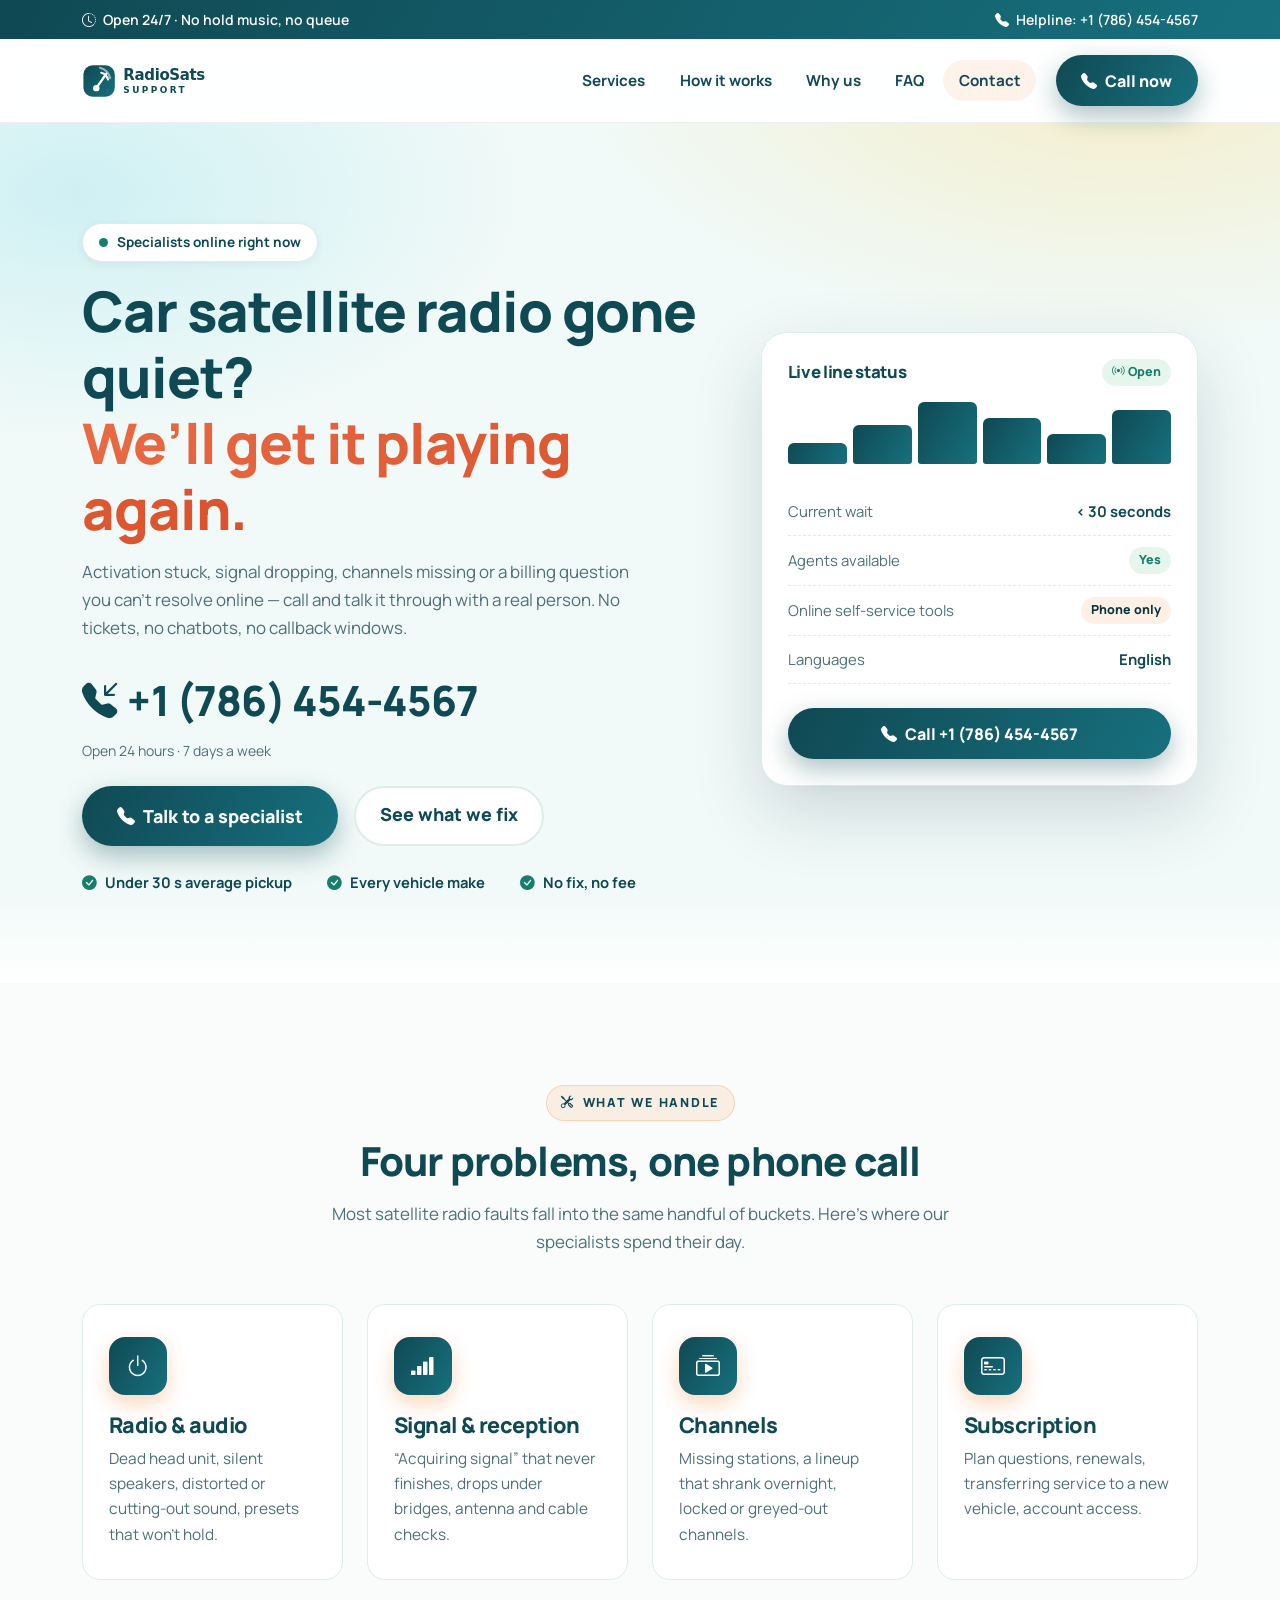
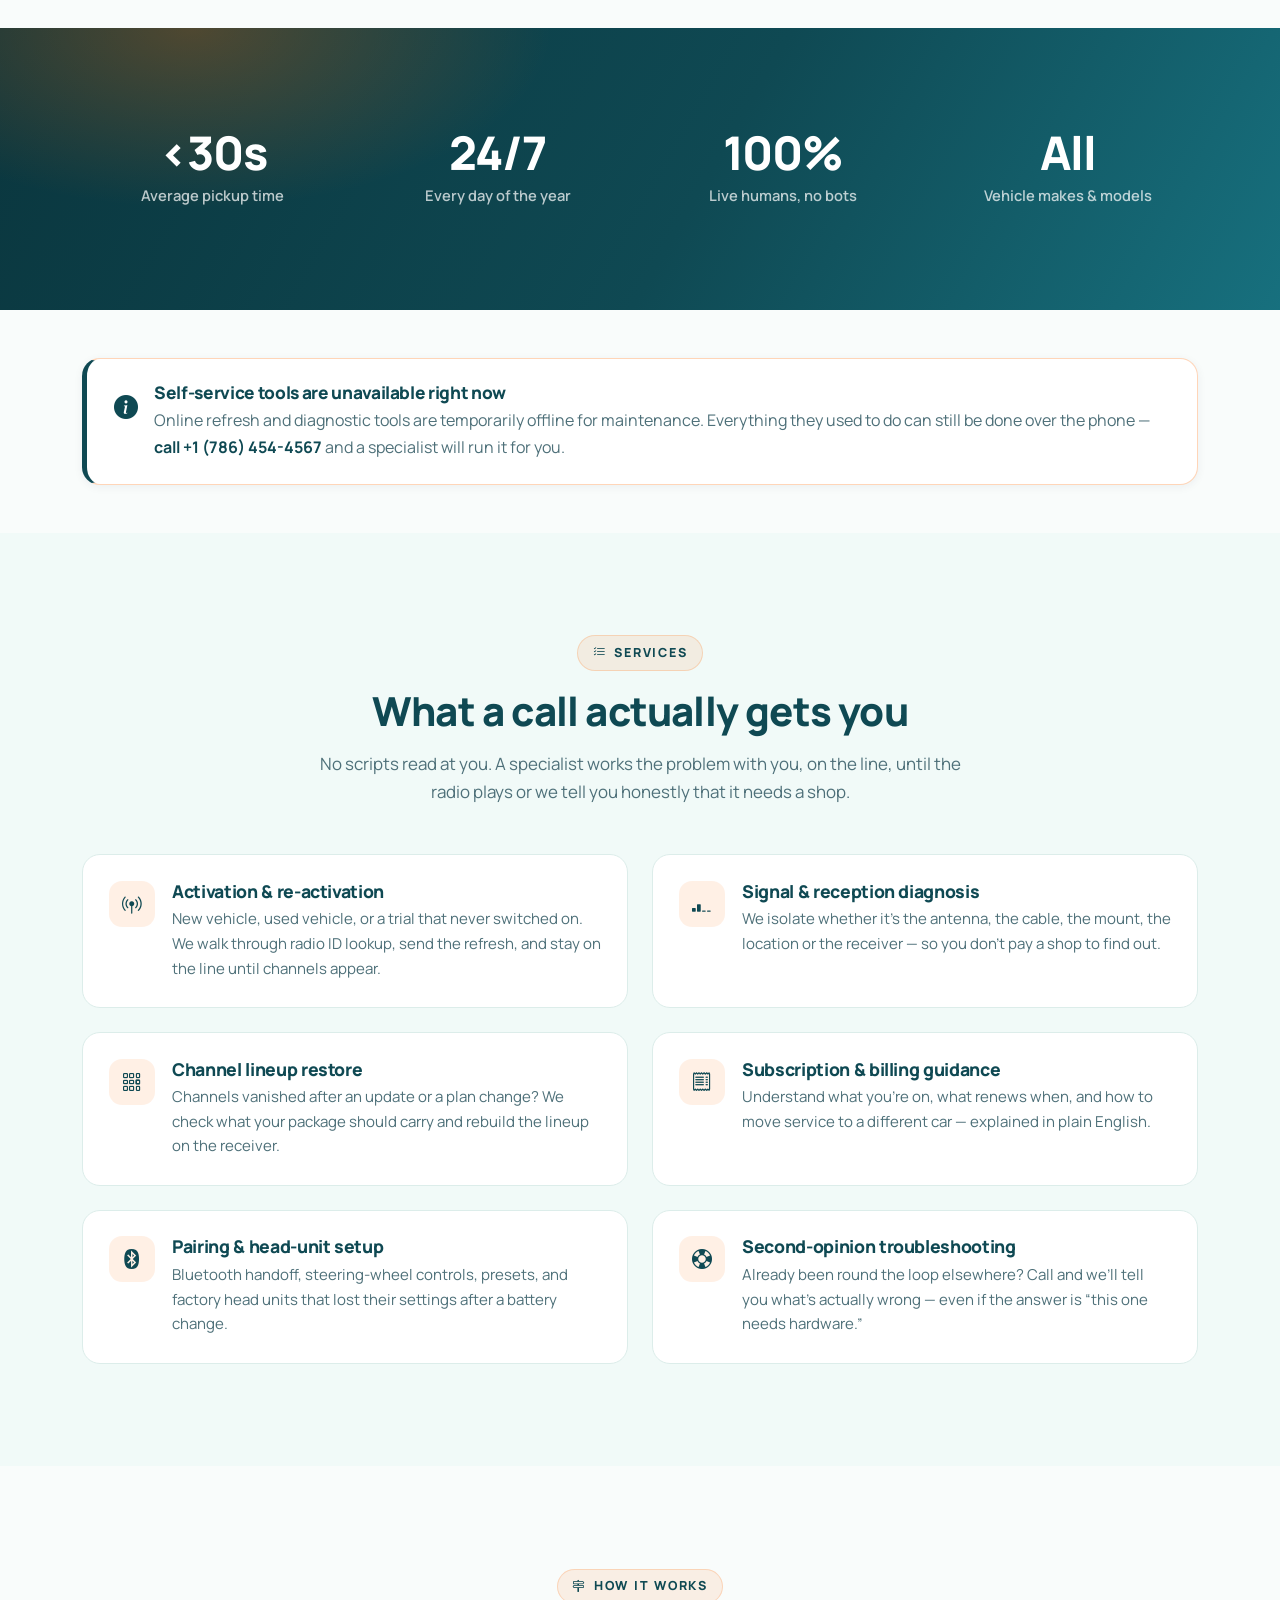
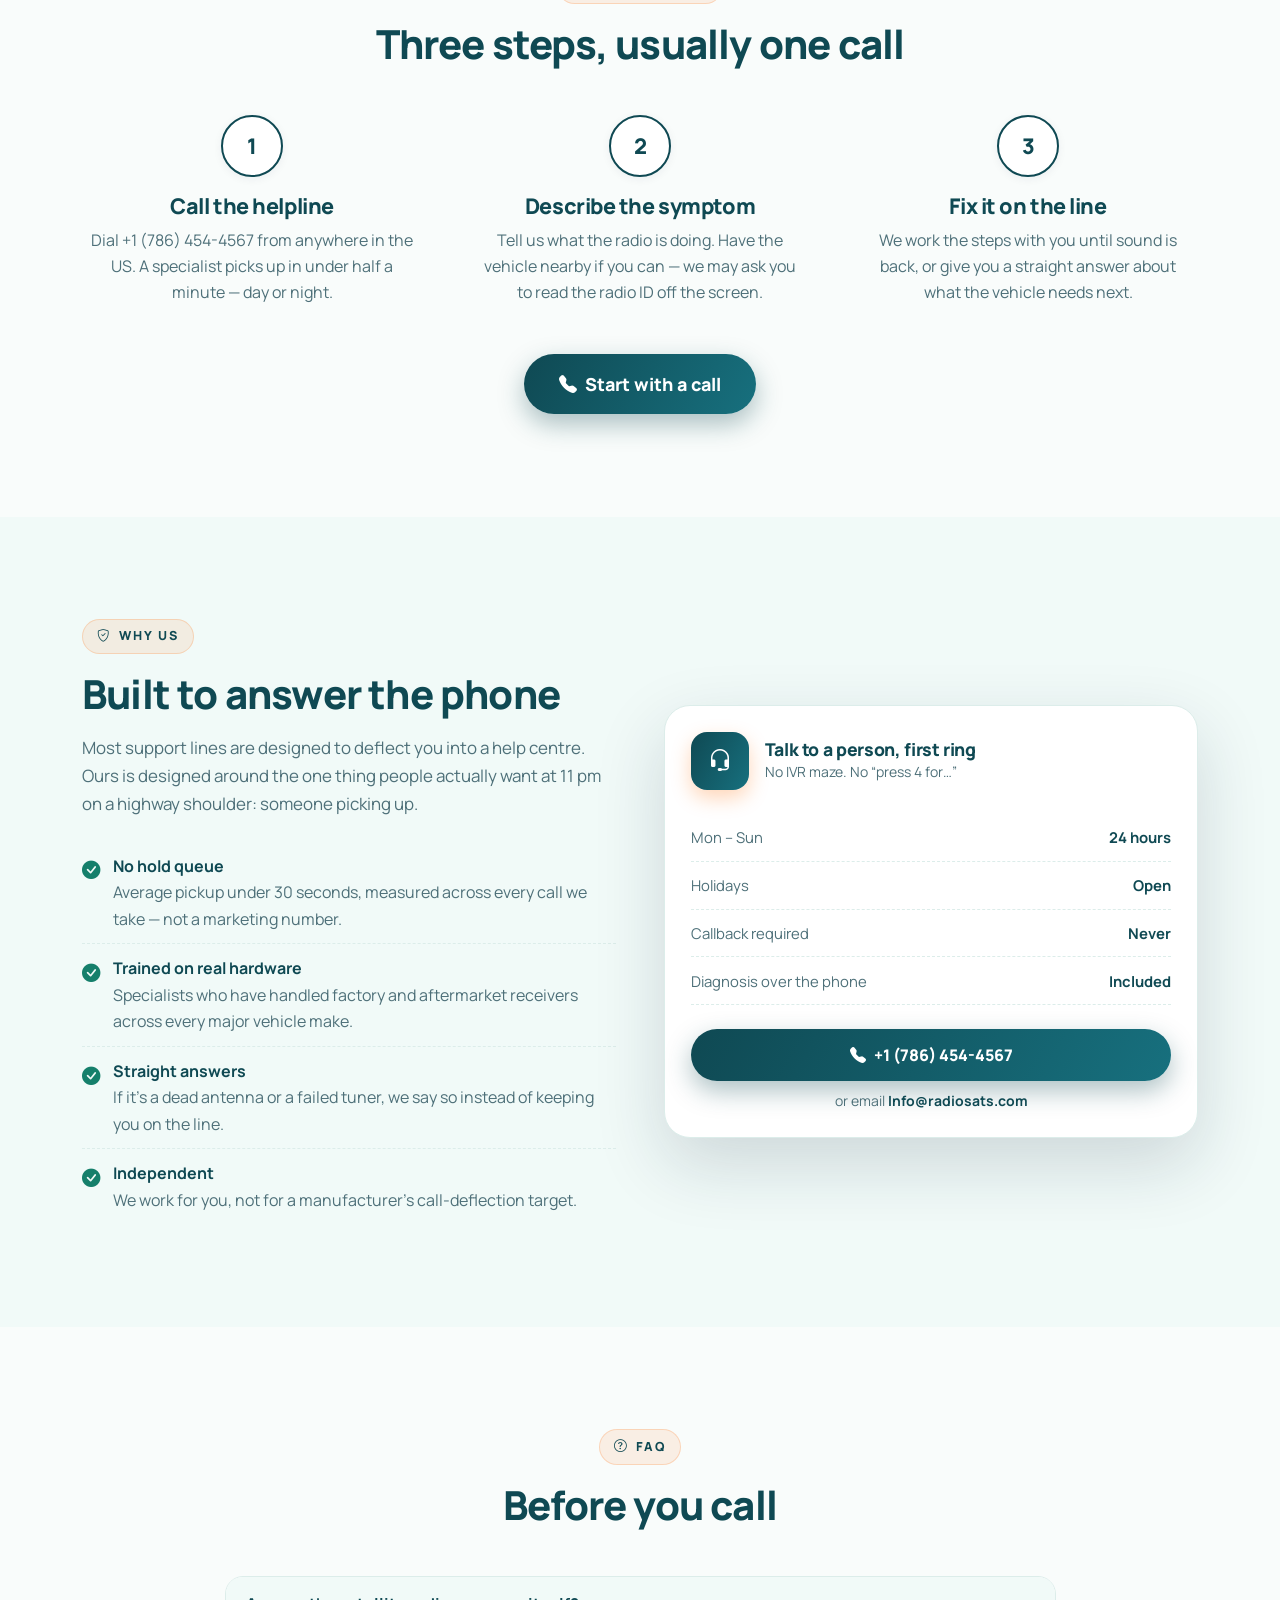
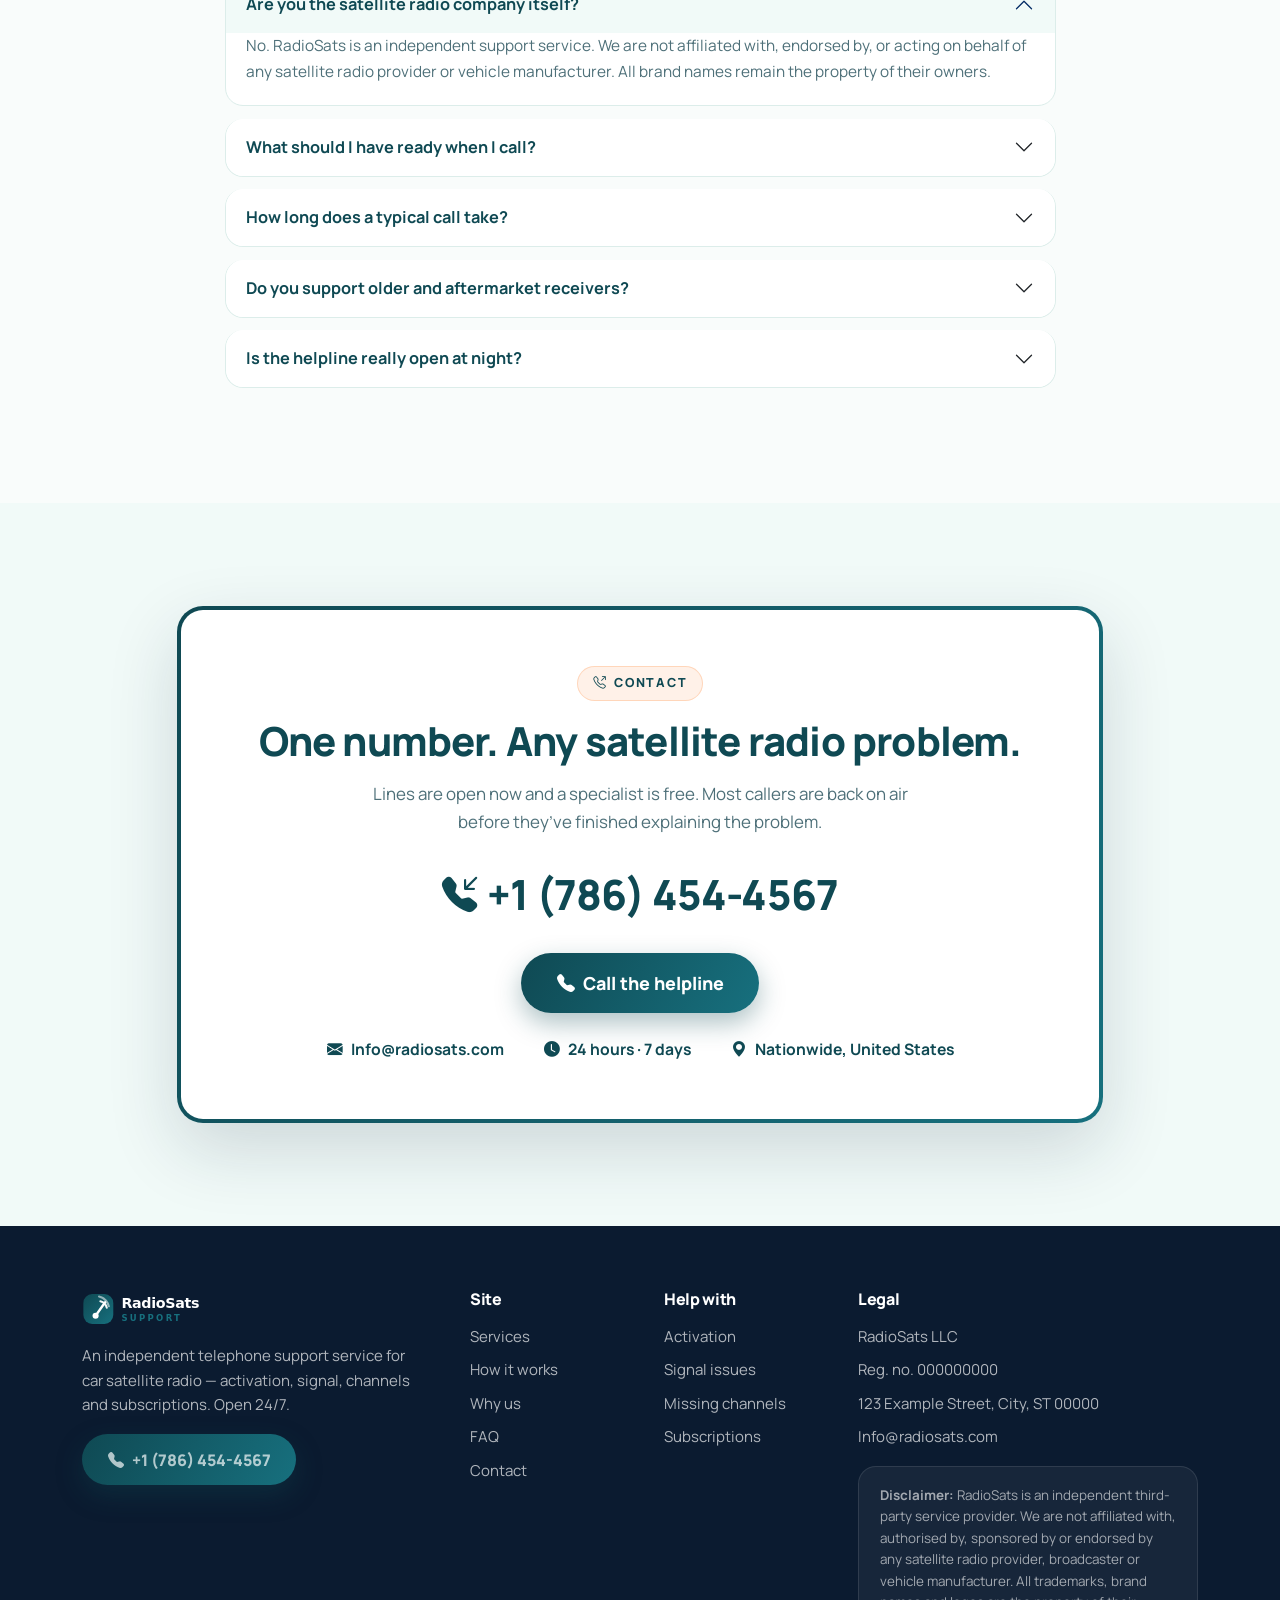
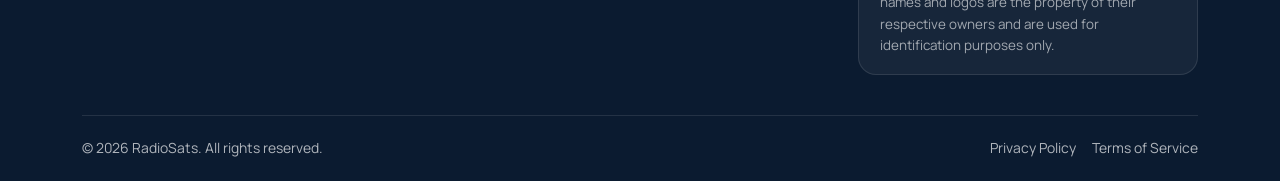
==== commit 78b49576: "Add privacy, terms and 404 pages, robots.txt and sitemap.xml The footer has linked to privacy.html a" ====
--- a/index.html
+++ b/index.html
@@ -133,7 +133,7 @@
               <a class="hero-phone" href="tel:+17864544567" data-call>
                 <i class="bi bi-telephone-inbound-fill"></i> +1 (786) 454-4567
               </a>
-              <div class="small mt-1">Toll&#8209;free &middot; open 24 hours, 7 days a week</div>
+              <div class="small mt-1">Open 24 hours &middot; 7 days a week</div>
             </div>
 
             <div class="d-flex flex-wrap gap-3 mb-4">
--- a/assets/css/style.css
+++ b/assets/css/style.css
@@ -4,27 +4,28 @@
    ========================================================================== */
 
 :root {
-  /* --- BRAND PALETTE (edit these) --- */
-  --brand:        #ff6a00;   /* primary orange  */
-  --brand-2:      #ffb703;   /* amber accent    */
-  --brand-deep:   #e04e00;   /* pressed / hover */
-  --accent:       #00b5d8;   /* cyan highlight  */
-  --ink:          #10233d;   /* headings        */
-  --ink-soft:     #55677f;   /* body text       */
+  /* --- MIAMI NIGHTS PALETTE --- */
+  --brand:        #0F4953;
+  --brand-2:      #17707E;
+  --brand-deep:   #0A363E;
+  --on-brand:     #FFFFFF;   /* text that sits on --grad */
+  --accent:       #CBF5EF;
+  --ink:          #0F4953;
+  --ink-soft:     #4E7079;
   --paper:        #ffffff;
-  --paper-soft:   #fff8f1;   /* warm section bg */
-  --line:         #e8edf5;
-  --ok:           #16a34a;
-
-  --grad:      linear-gradient(120deg, var(--brand) 0%, var(--brand-2) 100%);
-  --grad-deep: linear-gradient(120deg, #0b1b30 0%, #1d3a63 55%, #2b5a94 100%);
+  --paper-soft:   #F1FAF8;
+  --line:         #DCEDEA;
+  --ok:           #157F6B;
+
+  --grad:      linear-gradient(120deg, #0F4953 0%, #17707E 100%);
+  --grad-deep: linear-gradient(120deg, #0A363E 0%, #0F4953 55%, #17707E 100%);
 
   --radius:     18px;
   --radius-lg:  26px;
   --shadow-sm:  0 2px 10px rgba(16, 35, 61, .06);
   --shadow:     0 14px 40px rgba(16, 35, 61, .10);
   --shadow-lg:  0 26px 70px rgba(16, 35, 61, .16);
-  --ring:       0 0 0 4px rgba(255, 106, 0, .18);
+  --ring:       0 0 0 4px rgba(15,73,83,.26);
 }
 
 /* --------------------------------------------------------------- base --- */
@@ -532,3 +533,46 @@
   *, *::before, *::after { animation: none !important; transition: none !important; }
   .reveal { opacity: 1; transform: none; }
 }
+
+
+/* ---- Miami Nights: contrast corrections ---- */
+.topbar { color: var(--on-brand); }
+.btn-call { color: var(--on-brand); box-shadow: 0 10px 26px rgba(15,73,83,.34); }
+.btn-call:hover, .btn-call:focus-visible { color: var(--on-brand); }
+body { background: #F9FCFB; }
+.grad-text { background: linear-gradient(120deg, #F98E6E 0%, #FFCFD2 100%); -webkit-background-clip: text; background-clip: text; }
+
+/* topbar links follow the on-gradient text colour */
+.topbar a, .topbar a:hover { color: var(--on-brand); }
+/* headline accent: deepen the coral so it stays legible on white to the last word */
+.grad-text {
+  background: linear-gradient(120deg, #E96A44 0%, #D9522B 100%);
+  -webkit-background-clip: text; background-clip: text;
+}
+
+/* ---- Legal pages (privacy, terms) ---- */
+.legal-hero { background: var(--grad); color: var(--on-brand); padding: 3.2rem 0 2.6rem; }
+.legal-hero h1 { color: var(--on-brand); margin-bottom: .35rem; }
+.legal-hero p { margin: 0; opacity: .92; font-size: .95rem; }
+.legal-wrap { max-width: 760px; margin: 0 auto; padding: 3rem 0 4rem; }
+.legal-wrap h2 { font-size: 1.35rem; margin: 2.4rem 0 .75rem; color: var(--ink); }
+.legal-wrap h2:first-of-type { margin-top: 0; }
+.legal-wrap h3 { font-size: 1.05rem; margin: 1.5rem 0 .5rem; color: var(--ink); }
+.legal-wrap p, .legal-wrap li { color: var(--ink-soft); line-height: 1.75; }
+.legal-wrap ul { padding-left: 1.15rem; margin-bottom: 1rem; }
+.legal-wrap li { margin-bottom: .4rem; }
+.legal-toc { background: var(--paper-soft); border: 1px solid var(--line);
+  border-radius: var(--radius); padding: 1.25rem 1.5rem; margin-bottom: 2.5rem; }
+.legal-toc h2 { font-size: .95rem; text-transform: uppercase; letter-spacing: .06em;
+  margin: 0 0 .6rem; }
+.legal-toc ol { margin: 0; padding-left: 1.2rem; columns: 2; column-gap: 2rem; }
+.legal-toc a { color: var(--brand); text-decoration: none; font-size: .92rem; }
+.legal-toc a:hover { text-decoration: underline; }
+@media (max-width: 575px) { .legal-toc ol { columns: 1; } }
+.legal-note { border-left: 3px solid var(--brand); background: var(--paper-soft);
+  padding: 1rem 1.25rem; border-radius: 0 var(--radius) var(--radius) 0; margin: 2rem 0; }
+.legal-note p { margin: 0; font-size: .93rem; }
+.legal-updated { font-size: .88rem; color: var(--ink-soft); margin-bottom: 2rem; }
+.err-wrap { text-align: center; padding: 5rem 0 6rem; }
+.err-code { font-size: clamp(4rem, 14vw, 8rem); font-weight: 800; line-height: 1;
+  background: var(--grad); -webkit-background-clip: text; background-clip: text; color: transparent; }
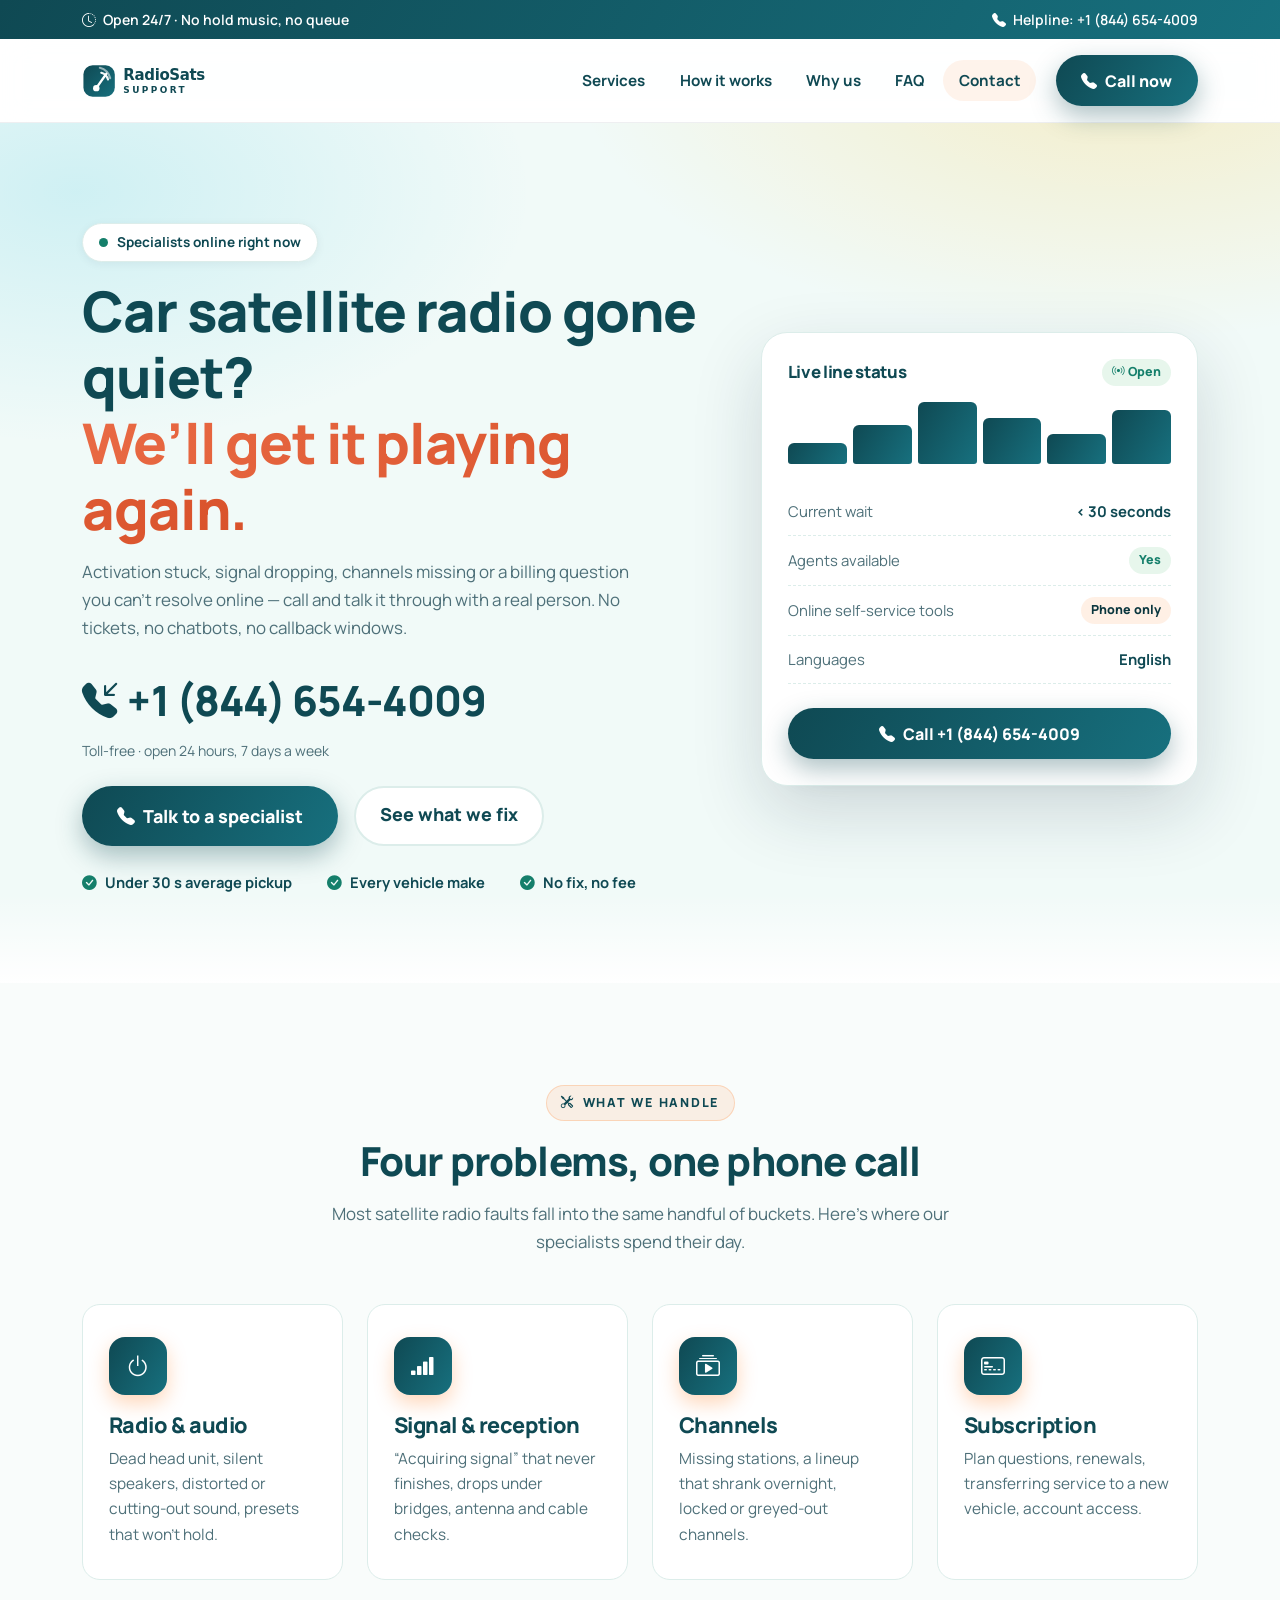
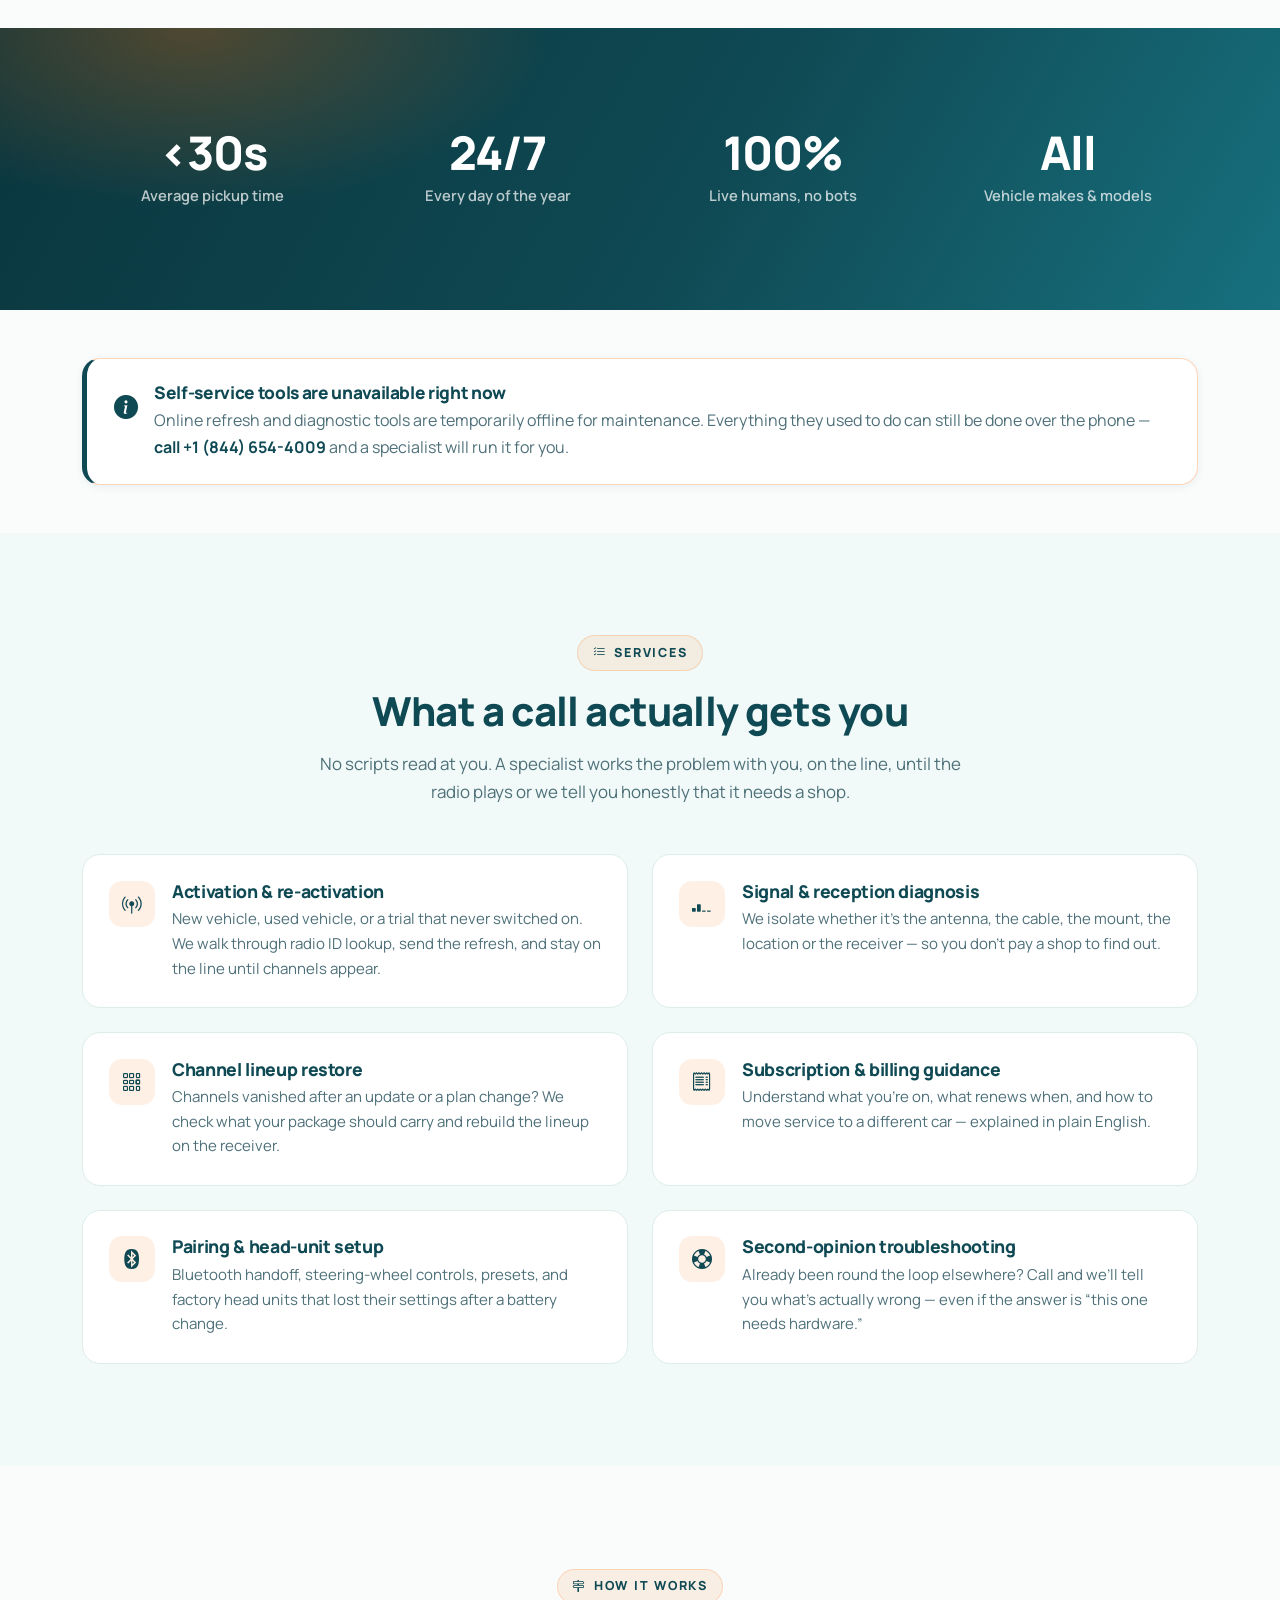
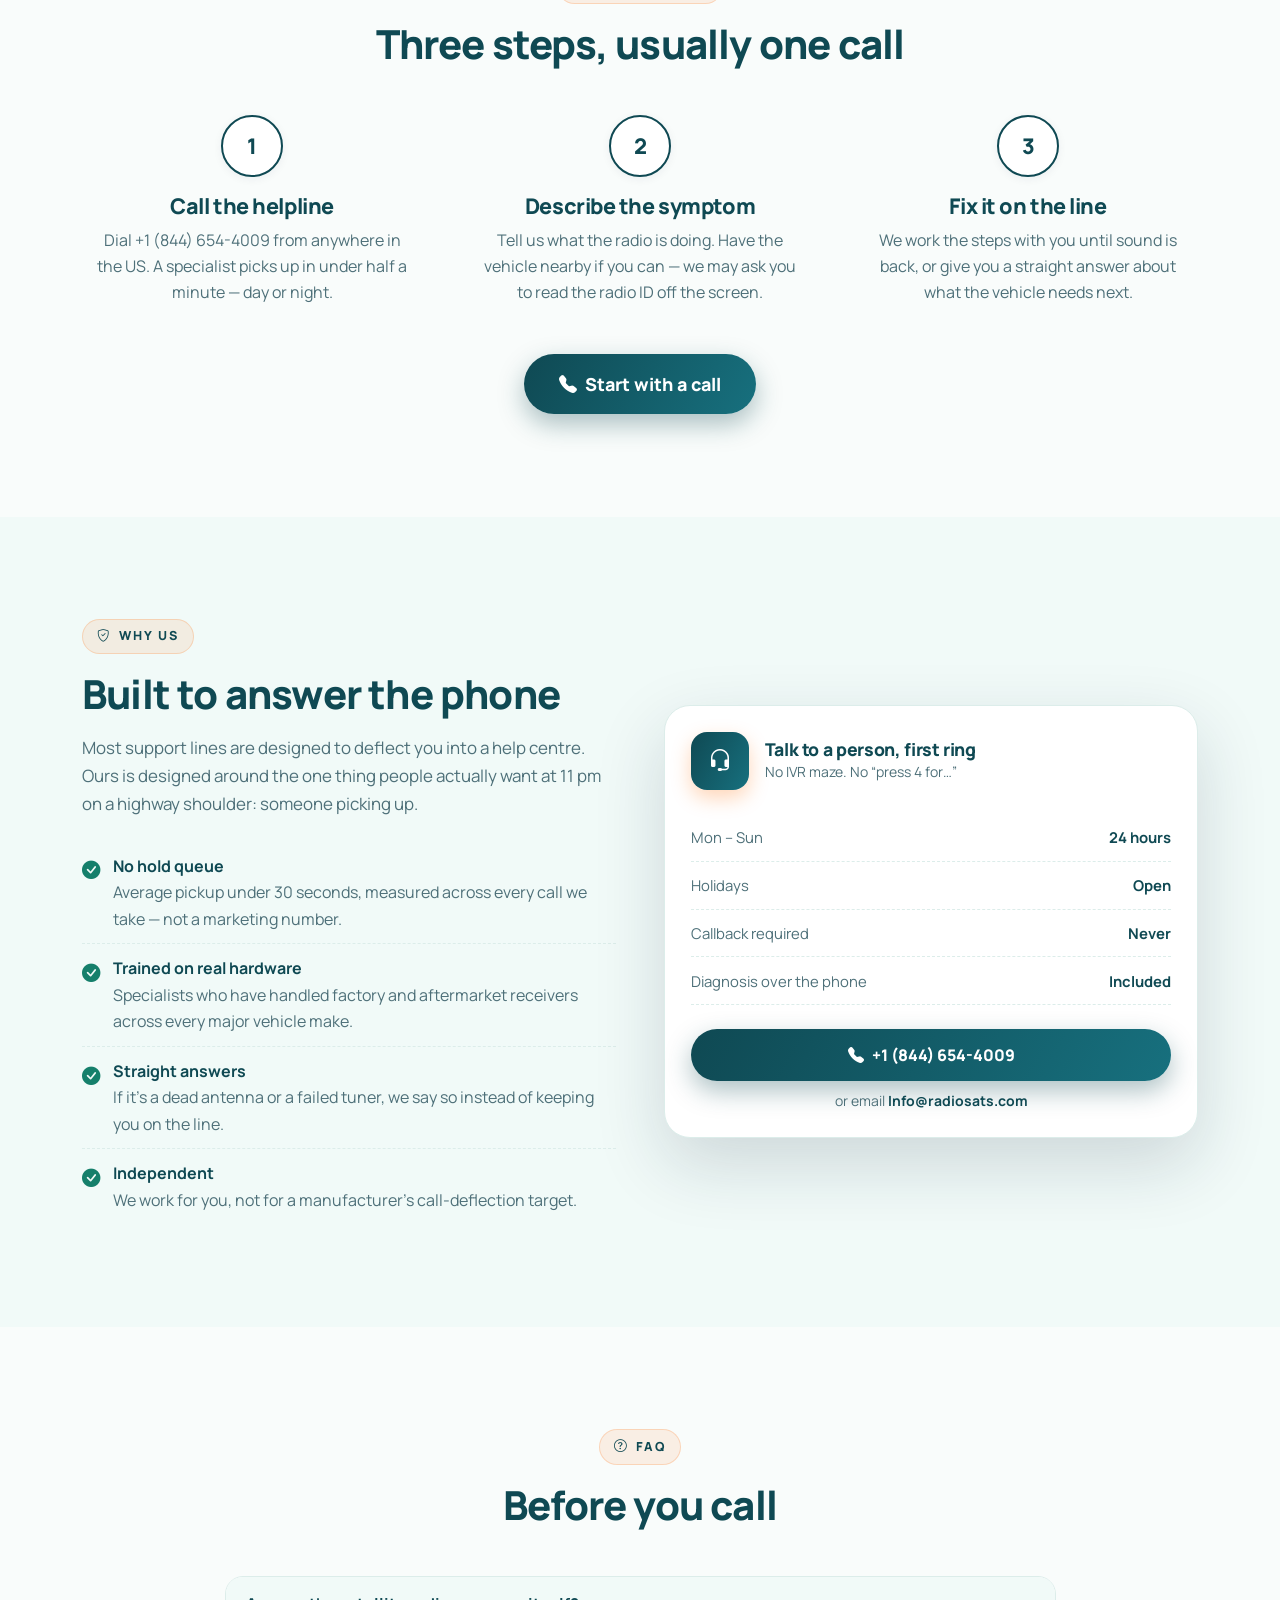
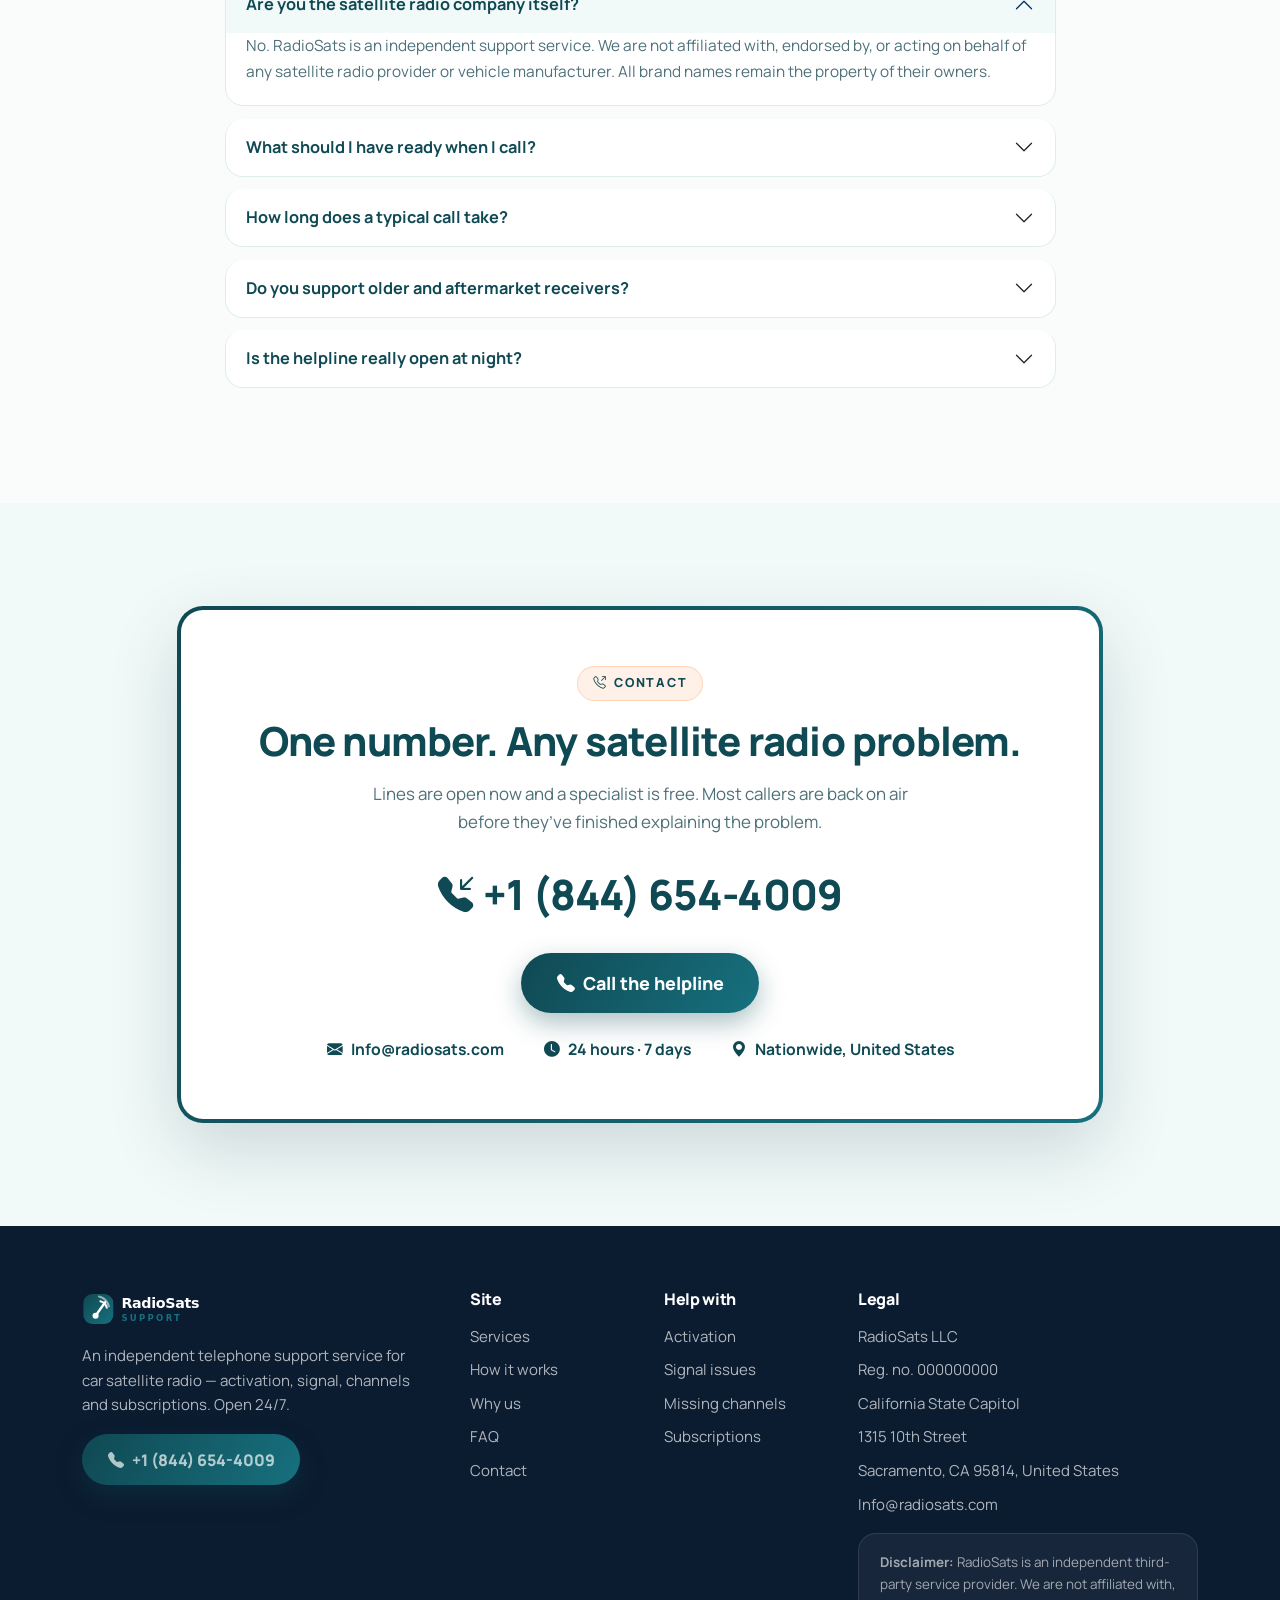
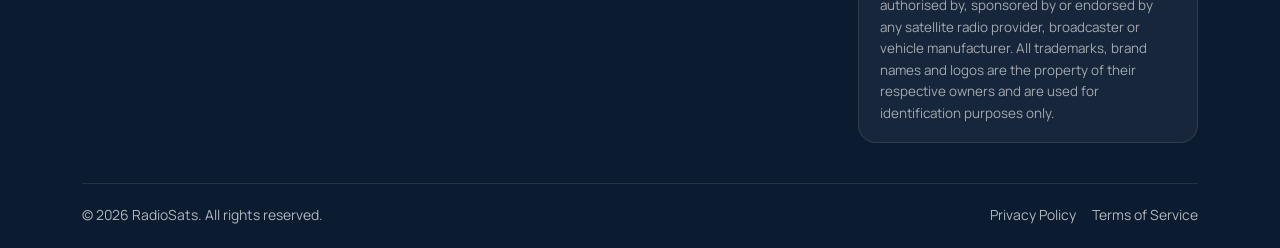
==== commit 7a5971a6: "Update helpline to the toll-free number and add the business address Replaces +1 (786) 454-4567 with" ====
--- a/index.html
+++ b/index.html
@@ -8,8 +8,8 @@
   <!-- ====================================================================
        EDIT THESE 6 THINGS AND THE SITE IS YOURS
        1. Brand name ......... find/replace  RadioSats
-       2. Phone (display) .... find/replace  +1 (786) 454-4567
-       3. Phone (tel: link) .. find/replace  +17864544567
+       2. Phone (display) .... find/replace  +1 (844) 654-4009
+       3. Phone (tel: link) .. find/replace  +18446544009
        4. Email .............. find/replace  Info@radiosats.com
        5. Domain ............. find/replace  https://radiosats.com
        6. Legal entity ....... see the footer block near the bottom
@@ -50,7 +50,15 @@
     "name": "RadioSats",
     "url": "https://radiosats.com/",
     "email": "Info@radiosats.com",
-    "telephone": "+1 (786) 454-4567",
+    "telephone": "+1 (844) 654-4009",
+    "address": {
+      "@type": "PostalAddress",
+      "streetAddress": "1315 10th Street",
+      "addressLocality": "Sacramento",
+      "addressRegion": "CA",
+      "postalCode": "95814",
+      "addressCountry": "US"
+    },
     "description": "Independent 24/7 telephone support service for car satellite radio activation, signal, channel and subscription issues.",
     "openingHoursSpecification": {
       "@type": "OpeningHoursSpecification",
@@ -69,8 +77,8 @@
     <div class="container">
       <div class="d-flex flex-wrap justify-content-between align-items-center gap-2">
         <span><i class="bi bi-clock-history me-1"></i> Open 24/7 · No hold music, no queue</span>
-        <a href="tel:+17864544567" data-call>
-          <i class="bi bi-telephone-fill me-1"></i> Helpline: +1 (786) 454-4567
+        <a href="tel:+18446544009" data-call>
+          <i class="bi bi-telephone-fill me-1"></i> Helpline: +1 (844) 654-4009
         </a>
       </div>
     </div>
@@ -96,7 +104,7 @@
             <li class="nav-item"><a class="nav-link" href="#faq">FAQ</a></li>
             <li class="nav-item"><a class="nav-link" href="#contact">Contact</a></li>
             <li class="nav-item ms-lg-3 mt-3 mt-lg-0">
-              <a class="btn btn-call w-100" href="tel:+17864544567" data-call>
+              <a class="btn btn-call w-100" href="tel:+18446544009" data-call>
                 <i class="bi bi-telephone-fill me-2"></i>Call now
               </a>
             </li>
@@ -130,14 +138,14 @@
             </p>
 
             <div class="mb-4">
-              <a class="hero-phone" href="tel:+17864544567" data-call>
-                <i class="bi bi-telephone-inbound-fill"></i> +1 (786) 454-4567
+              <a class="hero-phone" href="tel:+18446544009" data-call>
+                <i class="bi bi-telephone-inbound-fill"></i> +1 (844) 654-4009
               </a>
-              <div class="small mt-1">Open 24 hours &middot; 7 days a week</div>
+              <div class="small mt-1">Toll&#8209;free &middot; open 24 hours, 7 days a week</div>
             </div>
 
             <div class="d-flex flex-wrap gap-3 mb-4">
-              <a class="btn btn-call btn-call-lg" href="tel:+17864544567" data-call>
+              <a class="btn btn-call btn-call-lg" href="tel:+18446544009" data-call>
                 <i class="bi bi-telephone-fill me-2"></i>Talk to a specialist
               </a>
               <a class="btn btn-ghost btn-call-lg" href="#services">See what we fix</a>
@@ -174,8 +182,8 @@
                 <span>Languages</span><b>English</b>
               </div>
 
-              <a class="btn btn-call w-100 mt-4" href="tel:+17864544567" data-call>
-                <i class="bi bi-telephone-fill me-2"></i>Call +1 (786) 454-4567
+              <a class="btn btn-call w-100 mt-4" href="tel:+18446544009" data-call>
+                <i class="bi bi-telephone-fill me-2"></i>Call +1 (844) 654-4009
               </a>
             </div>
           </div>
@@ -265,7 +273,7 @@
             <p class="mb-0">
               Online refresh and diagnostic tools are temporarily offline for maintenance.
               Everything they used to do can still be done over the phone &mdash;
-              <a class="fw-bold text-brand" href="tel:+17864544567" data-call>call +1 (786) 454-4567</a>
+              <a class="fw-bold text-brand" href="tel:+18446544009" data-call>call +1 (844) 654-4009</a>
               and a specialist will run it for you.
             </p>
           </div>
@@ -368,7 +376,7 @@
             <div class="step">
               <div class="step-num">1</div>
               <h3 class="mb-2">Call the helpline</h3>
-              <p class="mb-0">Dial +1 (786) 454-4567 from anywhere in the US. A specialist picks up
+              <p class="mb-0">Dial +1 (844) 654-4009 from anywhere in the US. A specialist picks up
                 in under half a minute &mdash; day or night.</p>
             </div>
           </div>
@@ -391,7 +399,7 @@
         </div>
 
         <div class="text-center mt-5 reveal">
-          <a class="btn btn-call btn-call-lg" href="tel:+17864544567" data-call>
+          <a class="btn btn-call btn-call-lg" href="tel:+18446544009" data-call>
             <i class="bi bi-telephone-fill me-2"></i>Start with a call
           </a>
         </div>
@@ -451,8 +459,8 @@
               <div class="status-line"><span>Callback required</span><b>Never</b></div>
               <div class="status-line"><span>Diagnosis over the phone</span><b>Included</b></div>
 
-              <a class="btn btn-call w-100 mt-4" href="tel:+17864544567" data-call>
-                <i class="bi bi-telephone-fill me-2"></i>+1 (786) 454-4567
+              <a class="btn btn-call w-100 mt-4" href="tel:+18446544009" data-call>
+                <i class="bi bi-telephone-fill me-2"></i>+1 (844) 654-4009
               </a>
               <div class="text-center small mt-2">or email
                 <a class="text-brand fw-bold" href="mailto:Info@radiosats.com">Info@radiosats.com</a>
@@ -574,12 +582,12 @@
                   they&rsquo;ve finished explaining the problem.
                 </p>
 
-                <a class="hero-phone mb-4" href="tel:+17864544567" data-call>
-                  <i class="bi bi-telephone-inbound-fill"></i> +1 (786) 454-4567
+                <a class="hero-phone mb-4" href="tel:+18446544009" data-call>
+                  <i class="bi bi-telephone-inbound-fill"></i> +1 (844) 654-4009
                 </a>
 
                 <div class="d-flex justify-content-center mb-4">
-                  <a class="btn btn-call btn-call-lg" href="tel:+17864544567" data-call>
+                  <a class="btn btn-call btn-call-lg" href="tel:+18446544009" data-call>
                     <i class="bi bi-telephone-fill me-2"></i>Call the helpline
                   </a>
                 </div>
@@ -610,8 +618,8 @@
             An independent telephone support service for car satellite radio &mdash; activation,
             signal, channels and subscriptions. Open 24/7.
           </p>
-          <a class="btn btn-call" href="tel:+17864544567" data-call>
-            <i class="bi bi-telephone-fill me-2"></i>+1 (786) 454-4567
+          <a class="btn btn-call" href="tel:+18446544009" data-call>
+            <i class="bi bi-telephone-fill me-2"></i>+1 (844) 654-4009
           </a>
         </div>
 
@@ -642,7 +650,9 @@
           <ul class="footer-list mb-3">
             <li>RadioSats LLC</li>
             <li>Reg. no. 000000000</li>
-            <li>123 Example Street, City, ST 00000</li>
+            <li>California State Capitol</li>
+            <li>1315 10th Street</li>
+            <li>Sacramento, CA 95814, United States</li>
             <li><a href="mailto:Info@radiosats.com">Info@radiosats.com</a></li>
           </ul>
           <div class="disclaimer">
@@ -670,8 +680,8 @@
 
   <!-- ================================================= MOBILE CALL BAR -->
   <div class="call-bar">
-    <a href="tel:+17864544567" data-call>
-      <i class="bi bi-telephone-fill"></i> Call +1 (786) 454-4567
+    <a href="tel:+18446544009" data-call>
+      <i class="bi bi-telephone-fill"></i> Call +1 (844) 654-4009
     </a>
   </div>
 
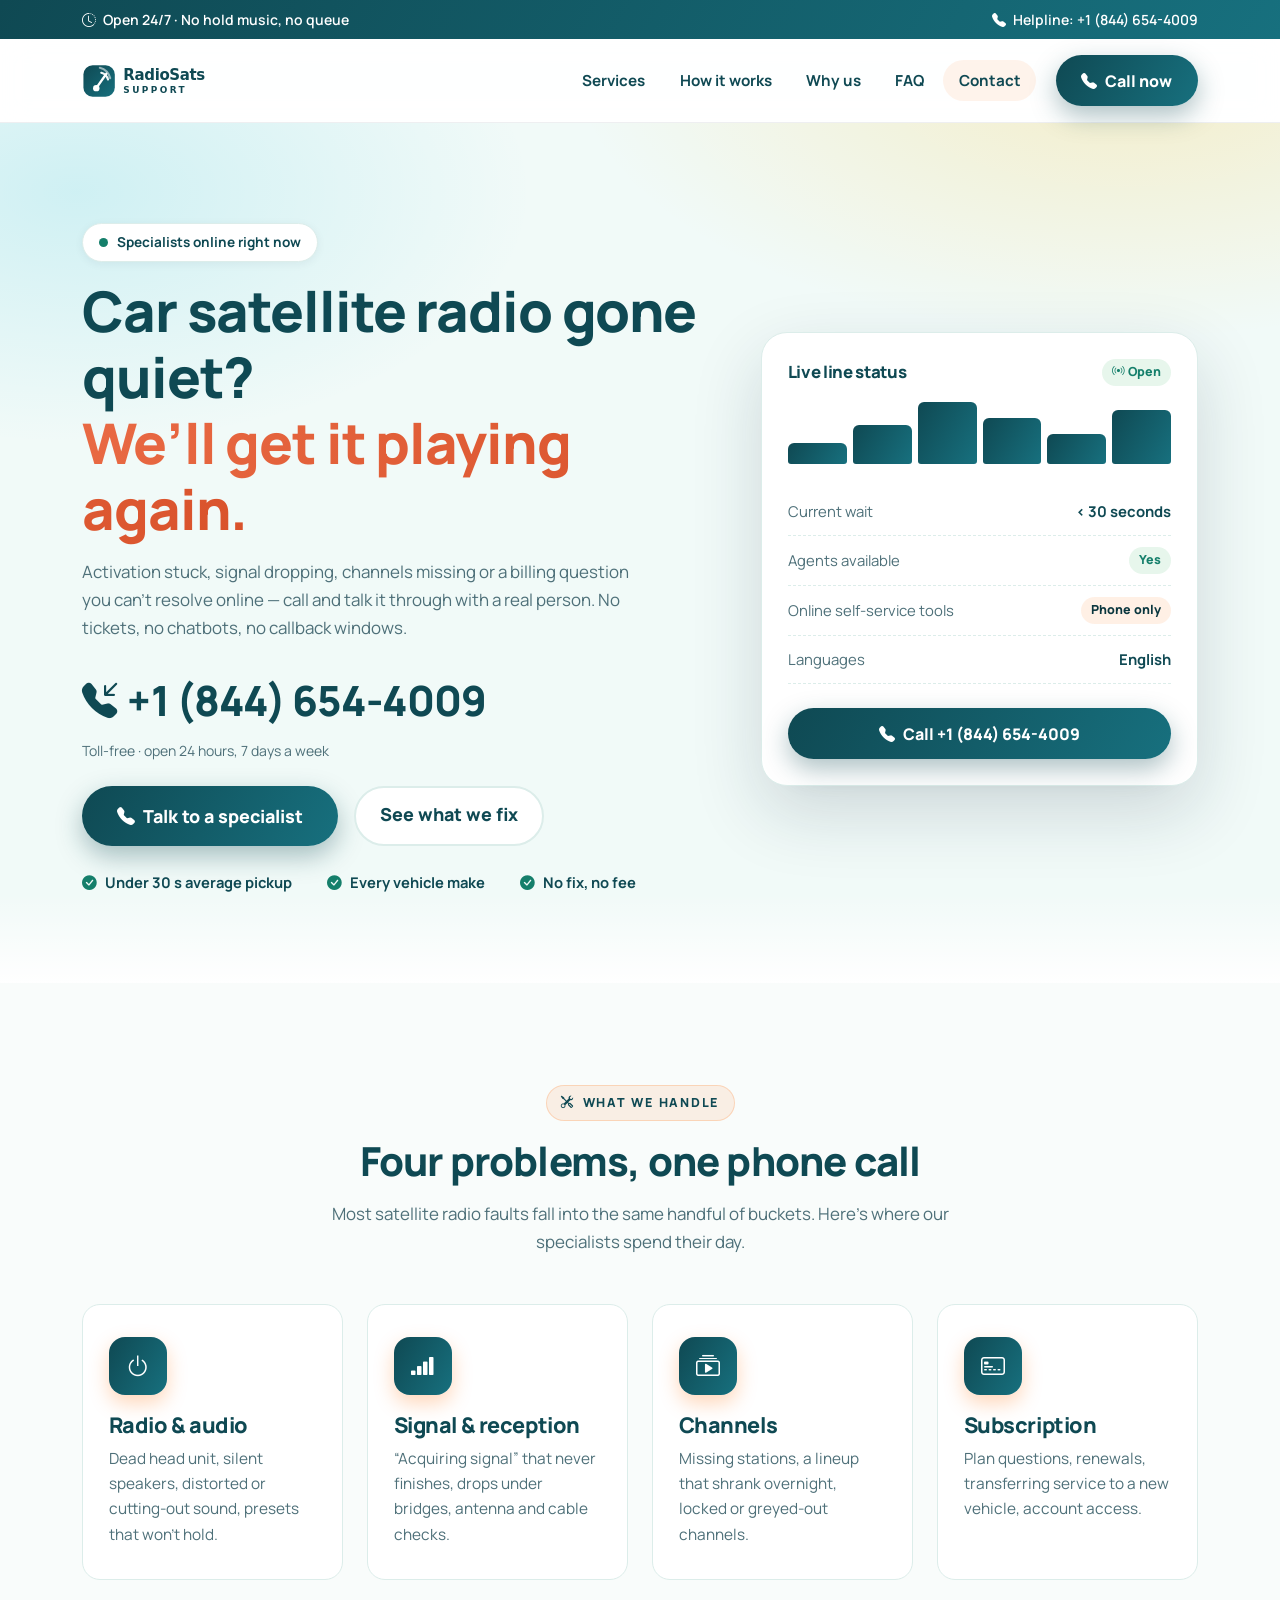
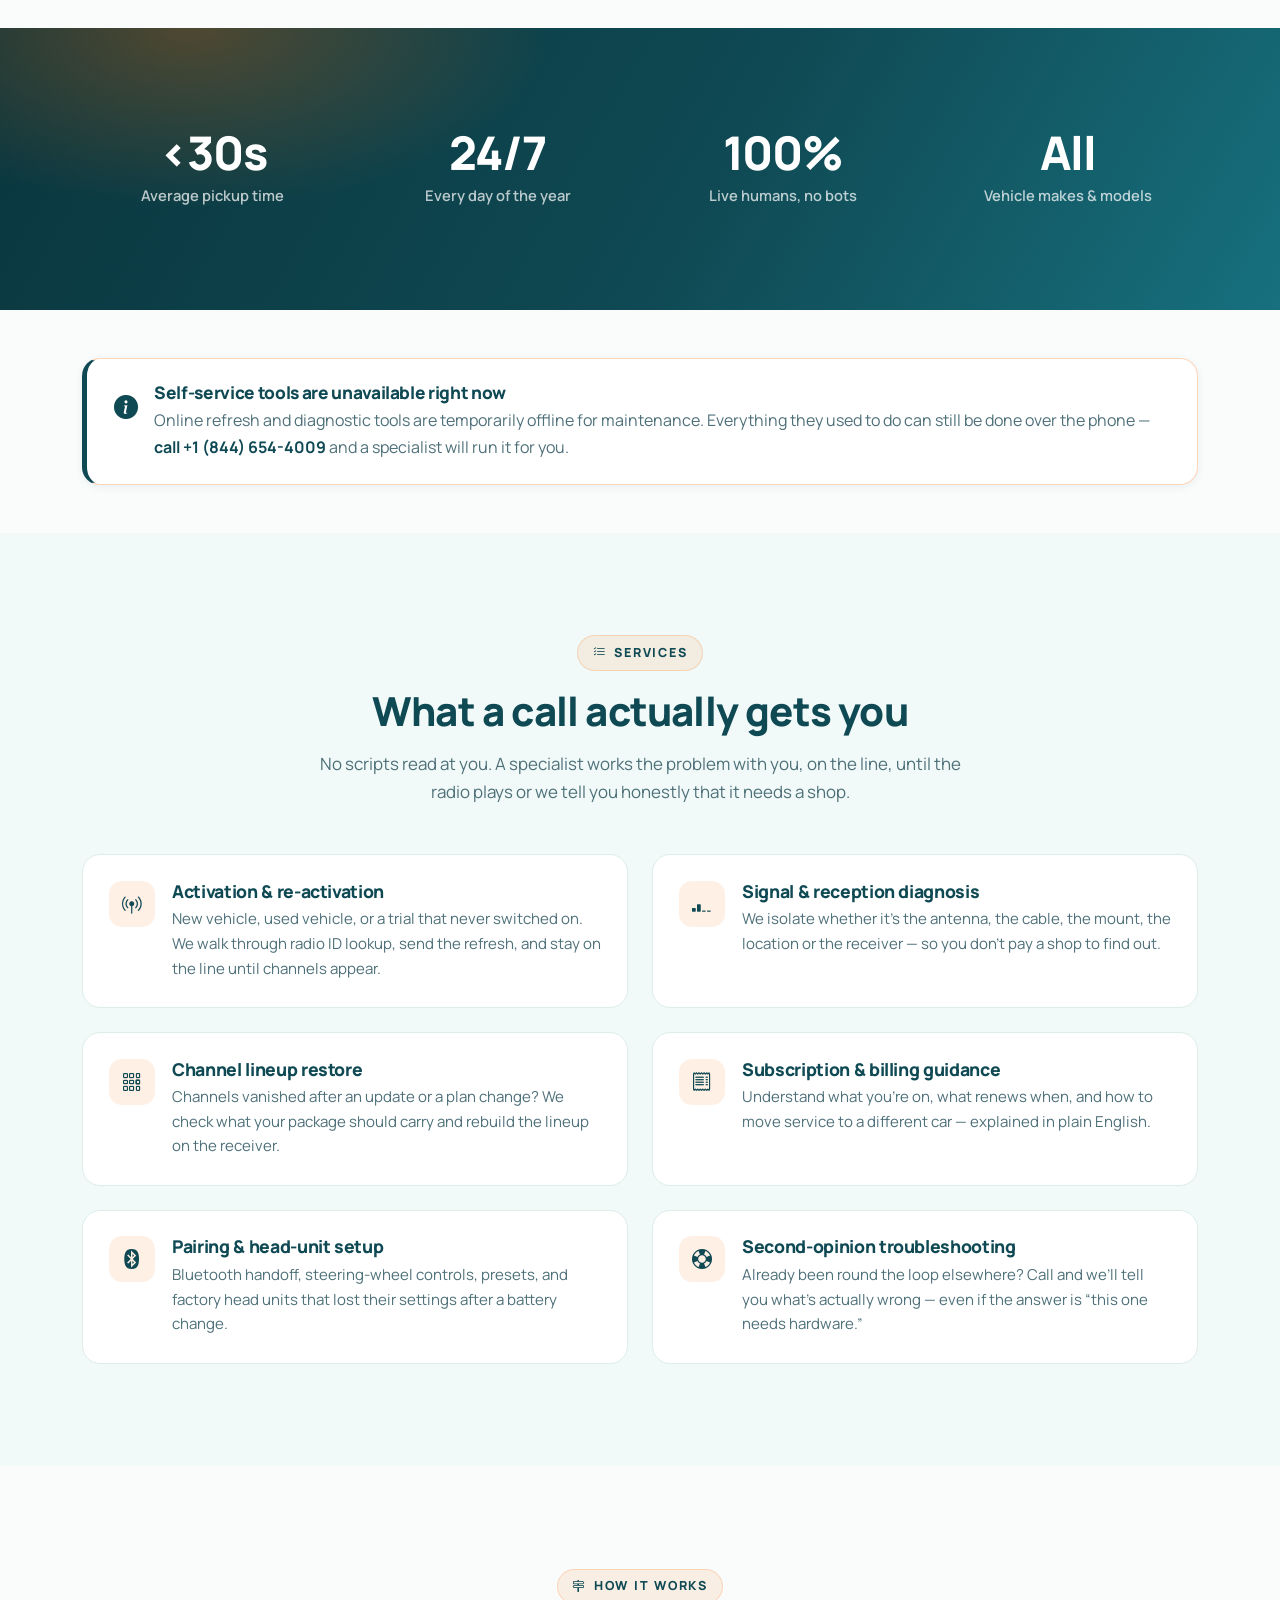
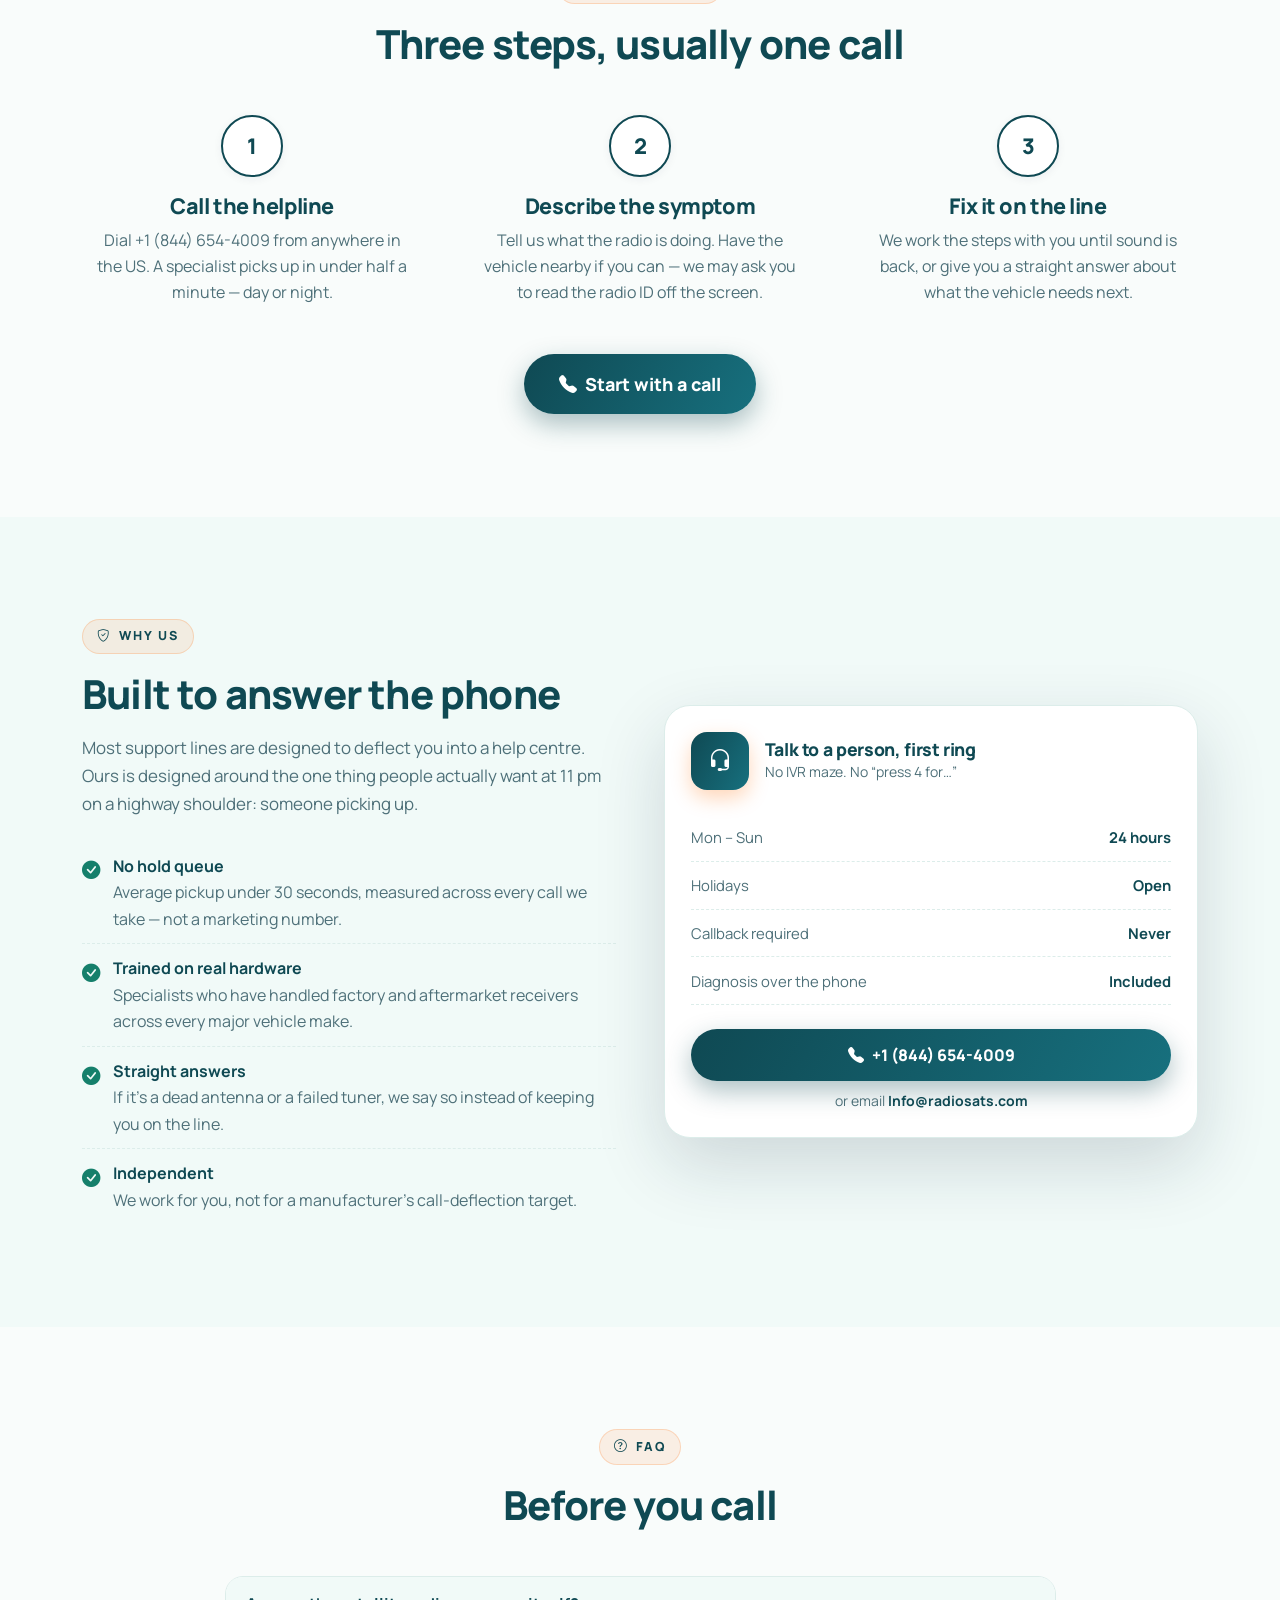
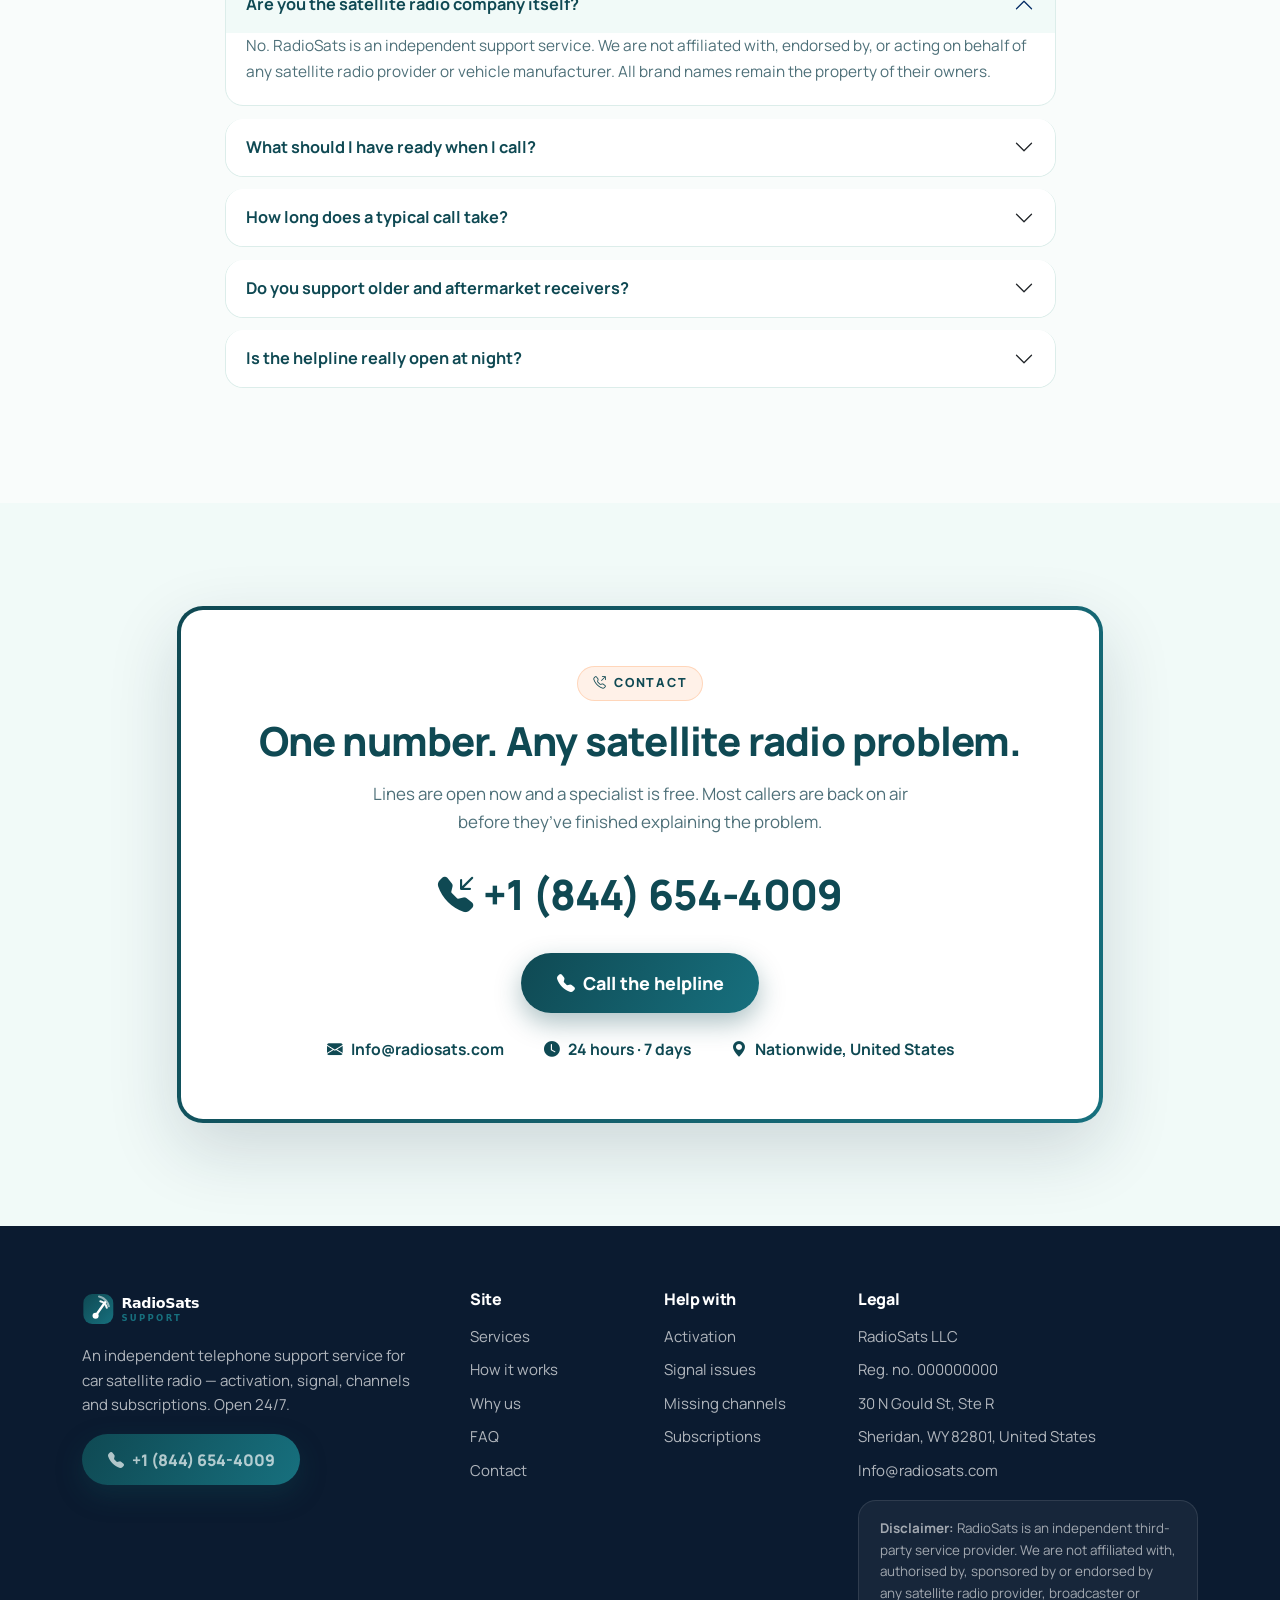
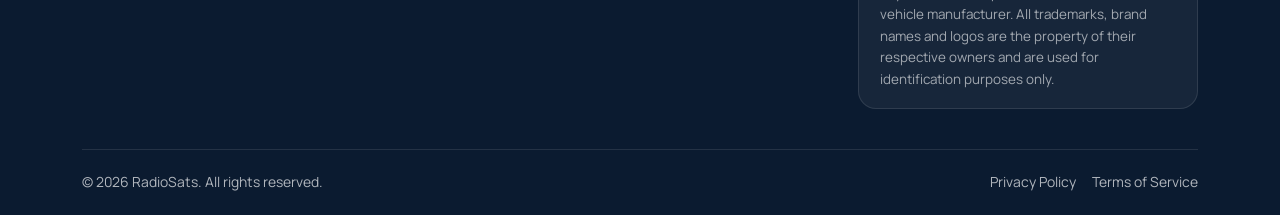
==== commit 34061400: "Set the registered address to Sheridan, Wyoming Replaces the placeholder address in the footer of al" ====
--- a/index.html
+++ b/index.html
@@ -53,10 +53,10 @@
     "telephone": "+1 (844) 654-4009",
     "address": {
       "@type": "PostalAddress",
-      "streetAddress": "1315 10th Street",
-      "addressLocality": "Sacramento",
-      "addressRegion": "CA",
-      "postalCode": "95814",
+      "streetAddress": "30 N Gould St Ste R",
+      "addressLocality": "Sheridan",
+      "addressRegion": "WY",
+      "postalCode": "82801",
       "addressCountry": "US"
     },
     "description": "Independent 24/7 telephone support service for car satellite radio activation, signal, channel and subscription issues.",
@@ -650,9 +650,8 @@
           <ul class="footer-list mb-3">
             <li>RadioSats LLC</li>
             <li>Reg. no. 000000000</li>
-            <li>California State Capitol</li>
-            <li>1315 10th Street</li>
-            <li>Sacramento, CA 95814, United States</li>
+            <li>30 N Gould St, Ste R</li>
+            <li>Sheridan, WY 82801, United States</li>
             <li><a href="mailto:Info@radiosats.com">Info@radiosats.com</a></li>
           </ul>
           <div class="disclaimer">
